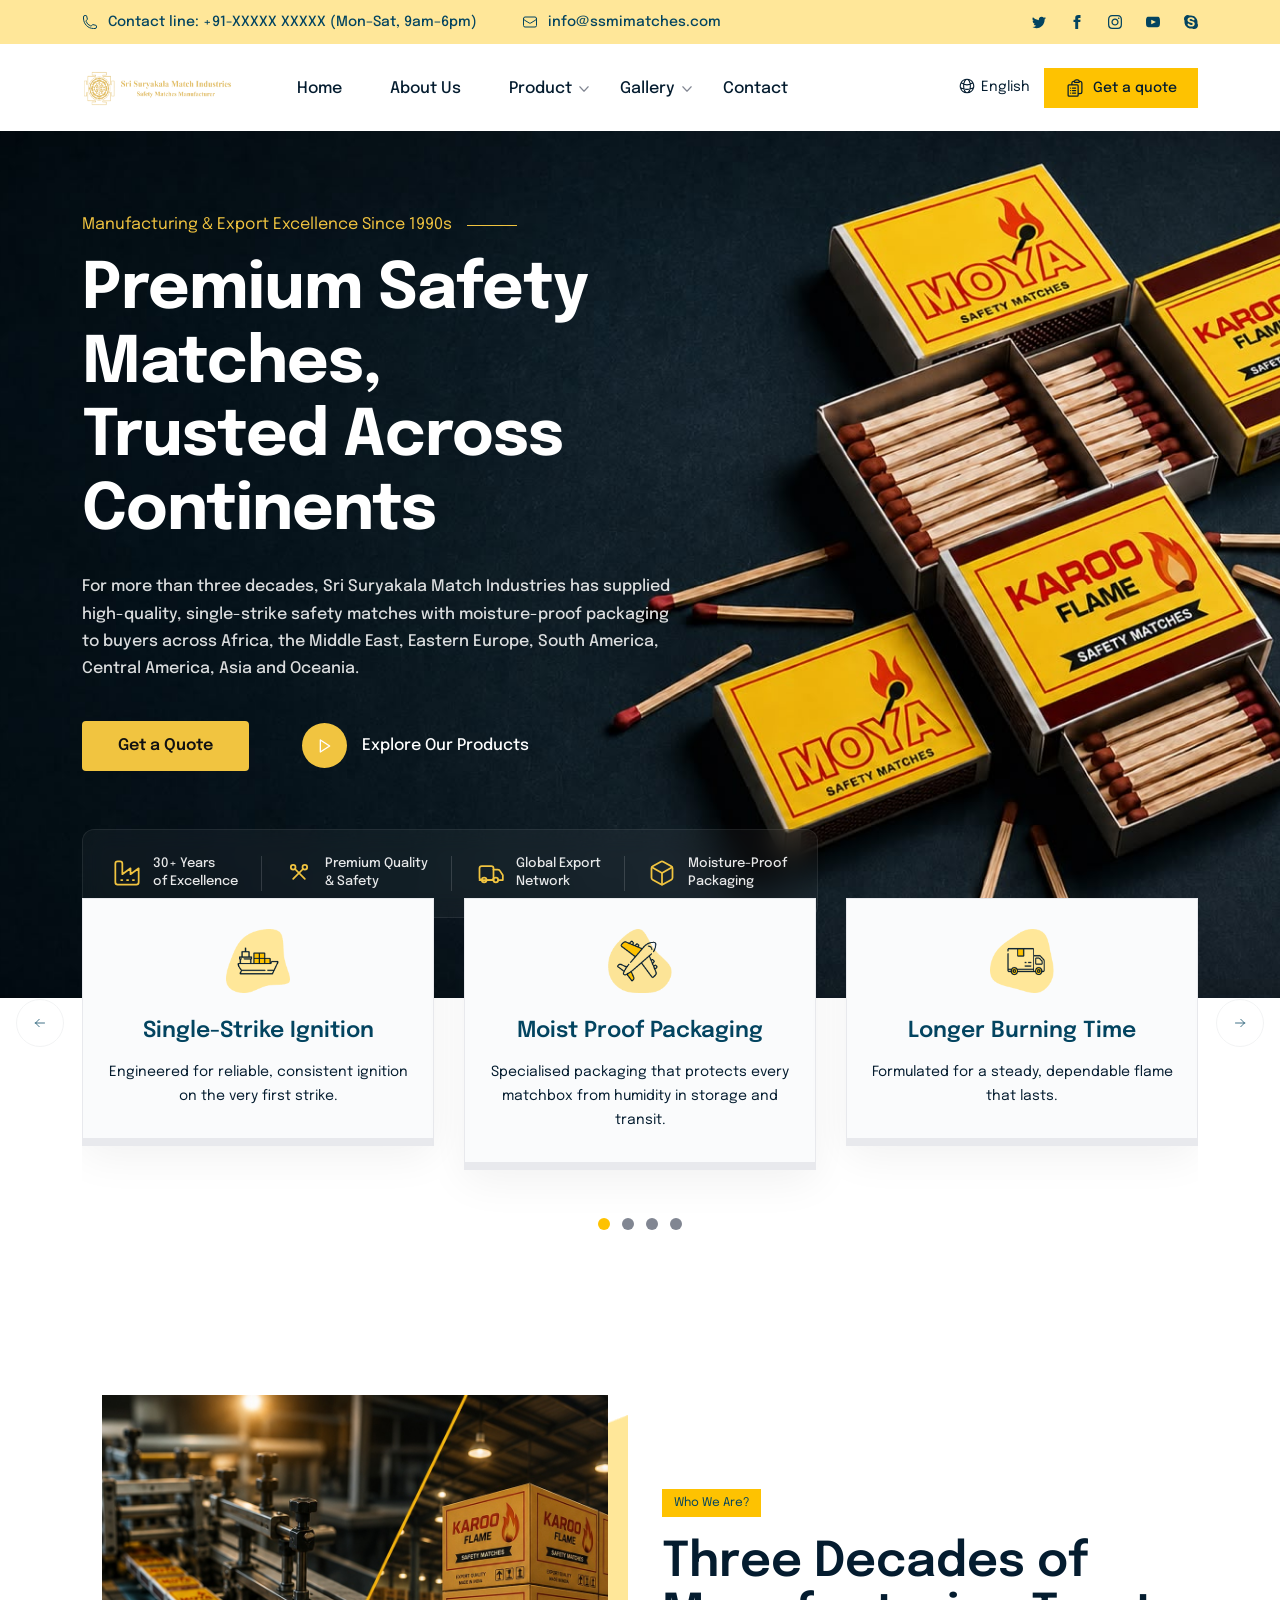
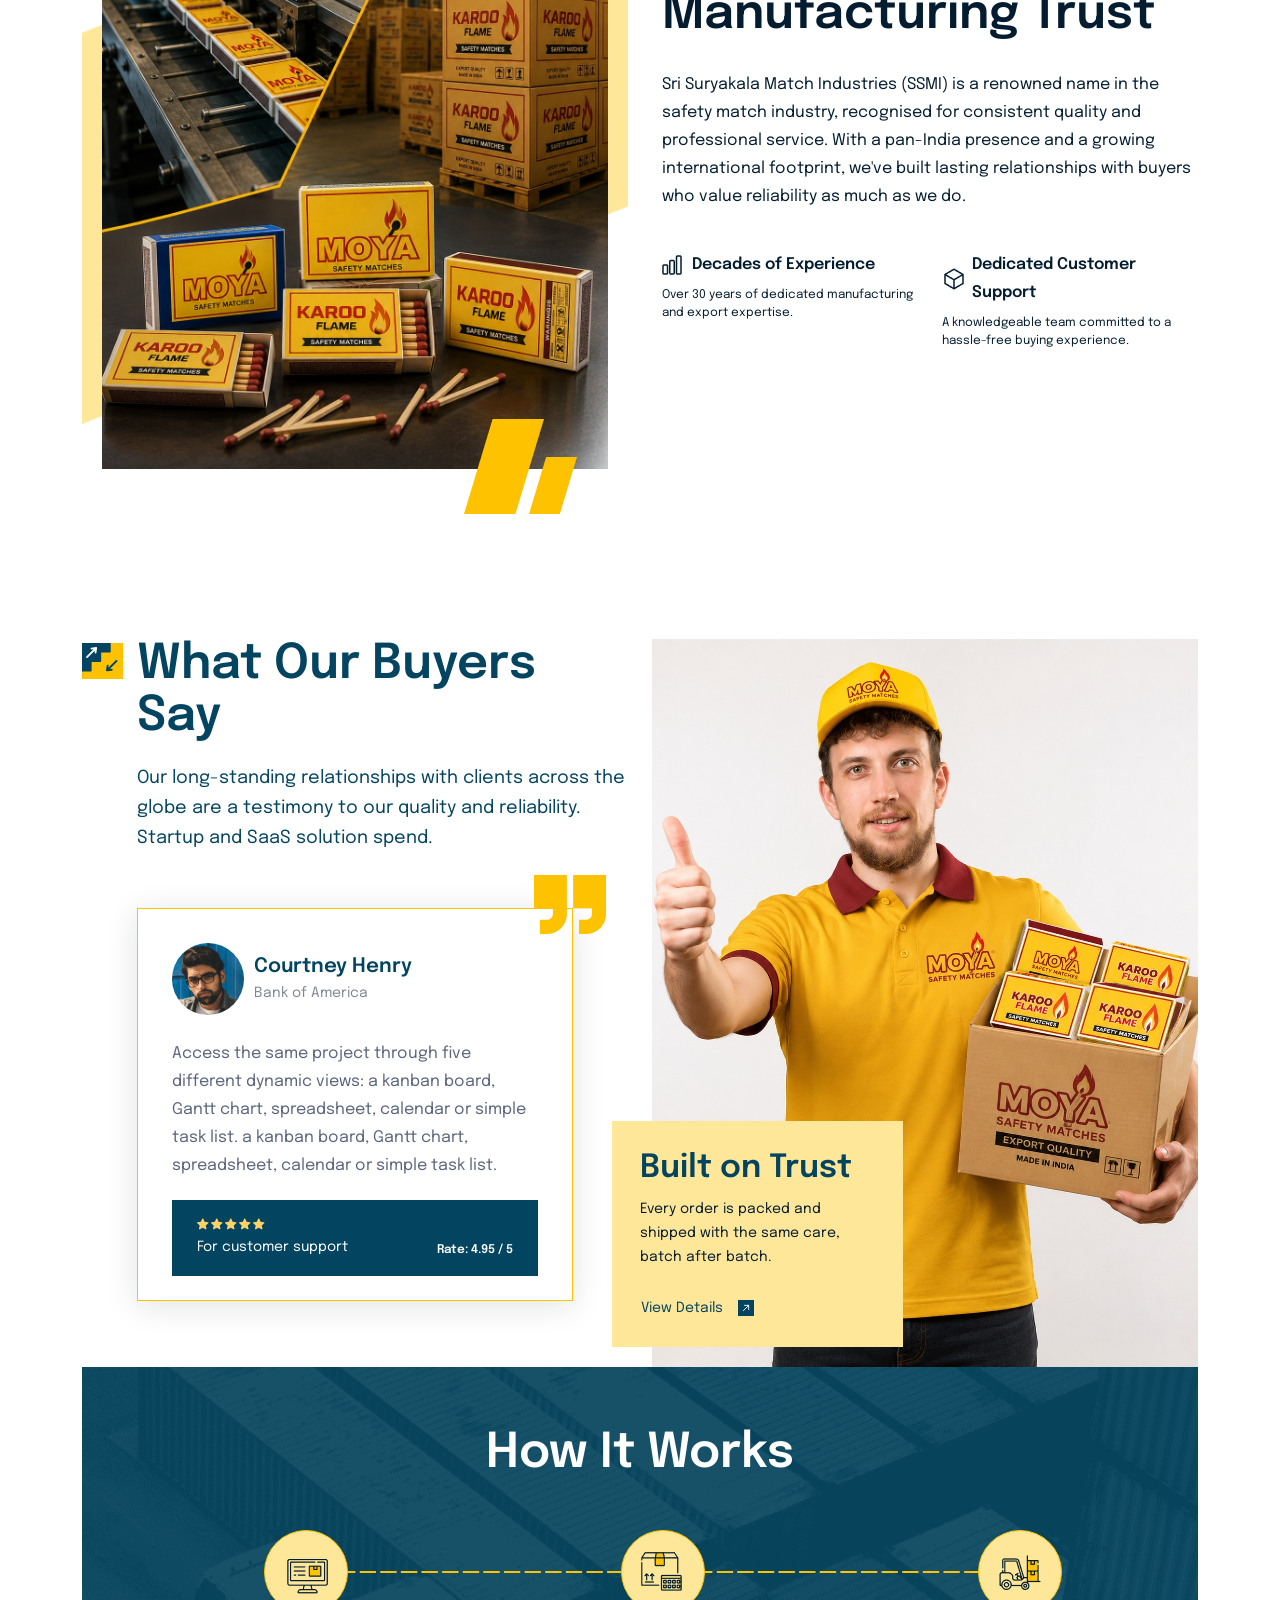
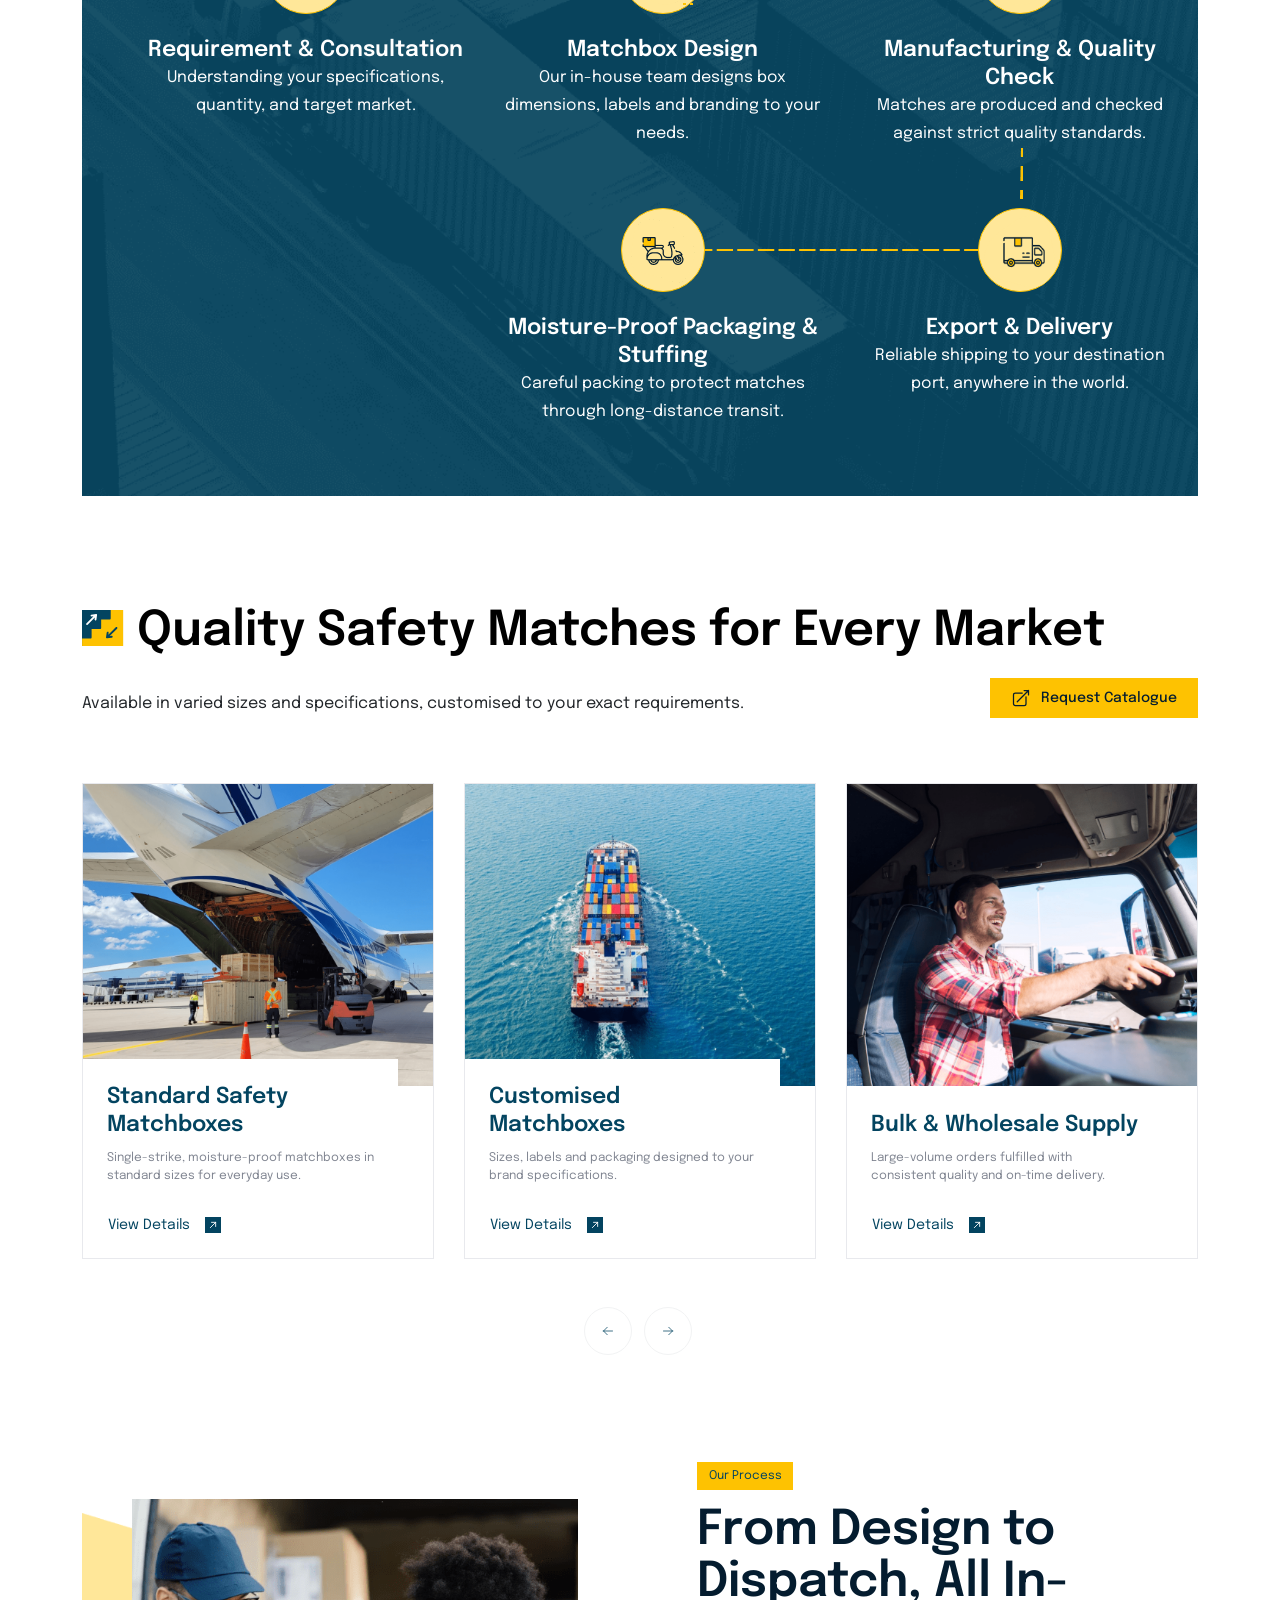
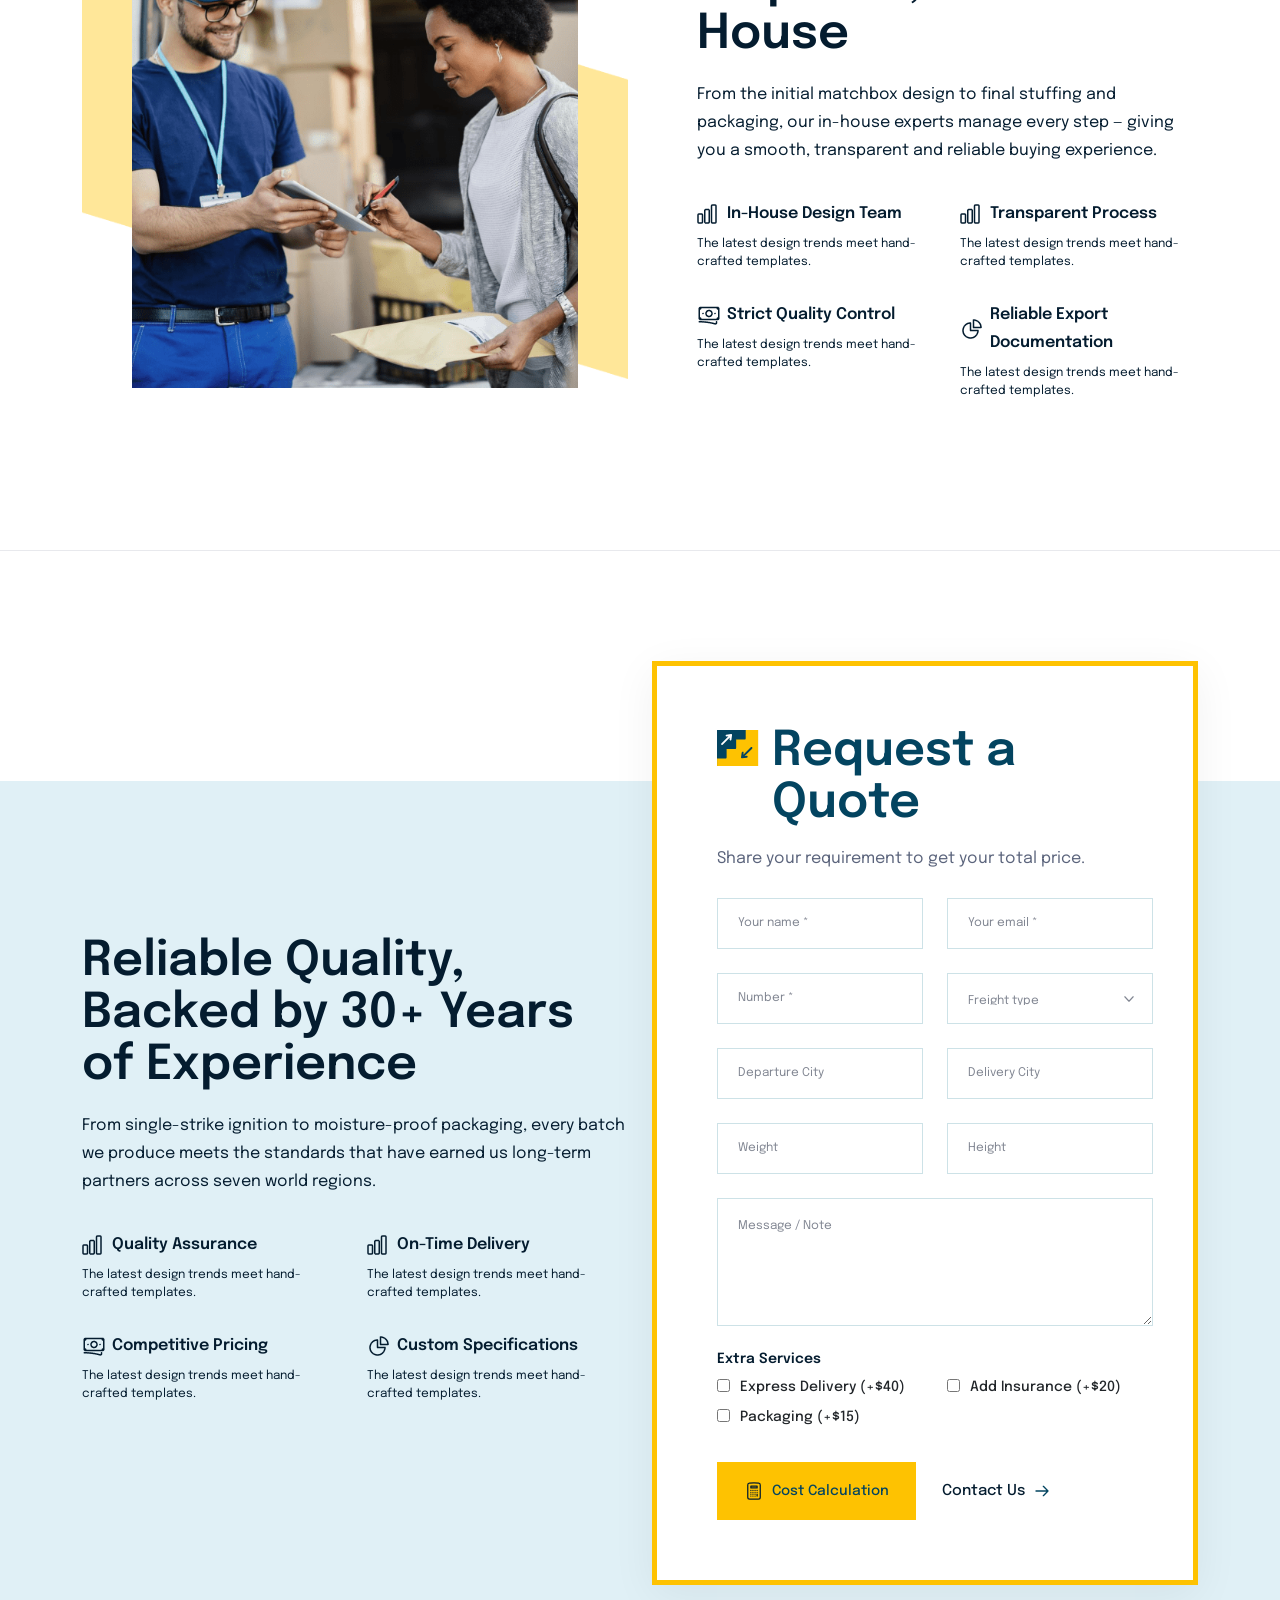
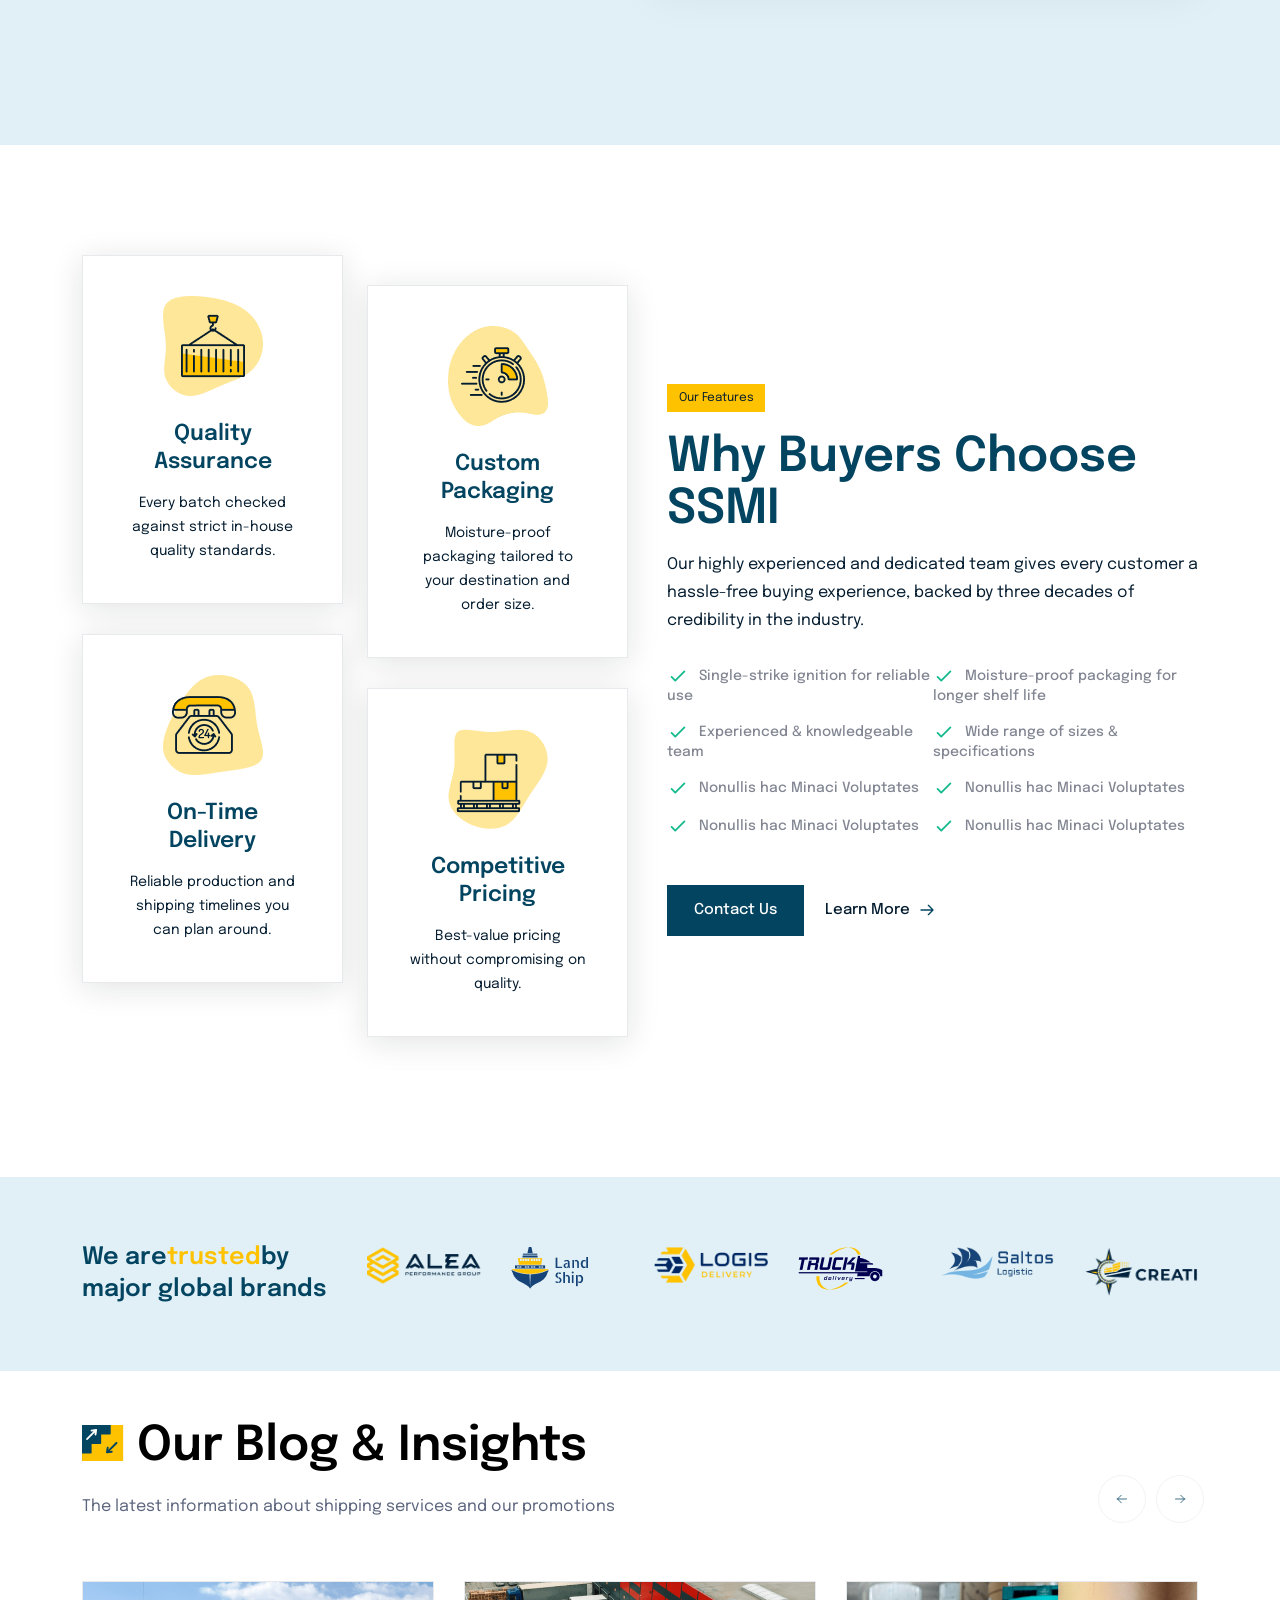
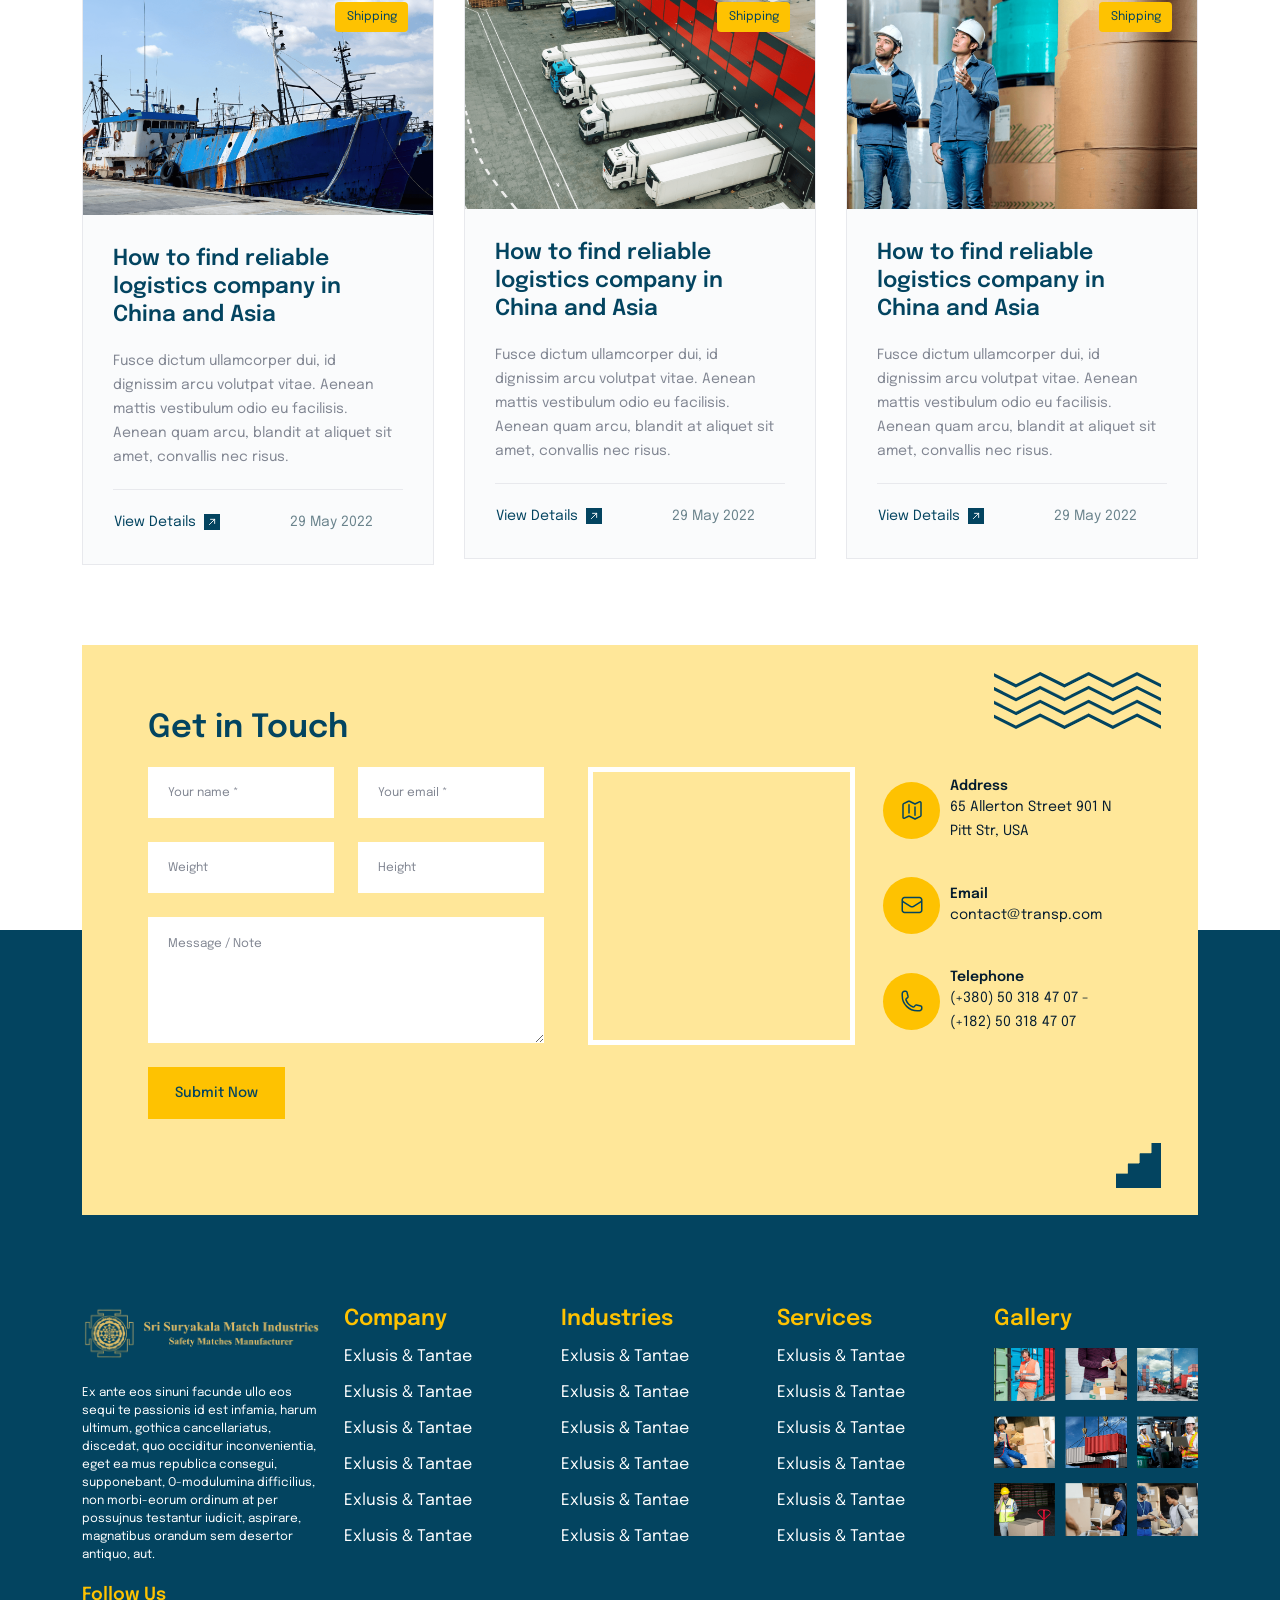
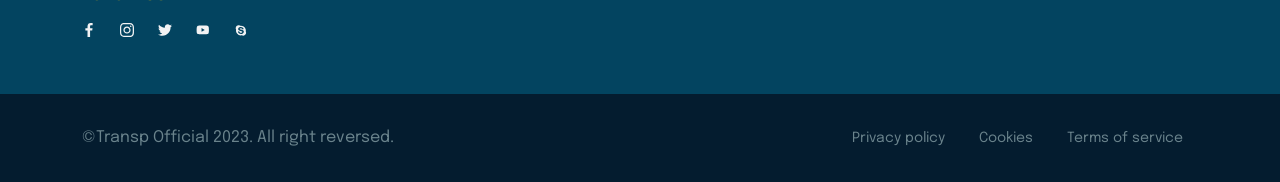
==== index.html @ d2c3acef "Update UI with new hero section" ====
<!DOCTYPE html>
<html lang="en">
  <head>
    <meta charset="UTF-8">
    <meta name="viewport" content="width=device-width, initial-scale=1, maximum-scale=1">
    <meta http-equiv="X-UA-Compatible" content="ie=edge">
    <meta name="msapplication-TileColor" content="#0E0E0E">
    <meta name="template-color" content="#0E0E0E">
    <meta name="description" content="Index page">
    <meta name="keywords" content="index, page">
    <meta name="author" content="">
    <link rel="shortcut icon" type="image/x-icon" href="assets/imgs/template/favicon.svg">
    <link href="assets/css/style.css?v=3.0.0" rel="stylesheet">
    <title>Home - Transport Courier Logistics HTML Template</title>
  </head>
  <body>
    <div id="preloader-active">
      <div class="preloader d-flex align-items-center justify-content-center">
        <div class="preloader-inner position-relative">
          <div class="flip-square"></div>
        </div>
      </div>
    </div>
    <div class="top-bar-style-3">
      <div class="box-bar bg-grey-900">
        <div class="container position-relative">
          <div class="row align-items-center"> 
            <div class="col-lg-7 col-md-8 col-sm-5 col-4"> <a class="phone-icon mr-45" href="tel:+01-246-357">
                <svg fill="none" stroke="currentColor" stroke-width="1.5" viewbox="0 0 24 24" xmlns="http://www.w3.org/2000/svg" aria-hidden="true">
                  <path stroke-linecap="round" stroke-linejoin="round" d="M2.25 6.75c0 8.284 6.716 15 15 15h2.25a2.25 2.25 0 002.25-2.25v-1.372c0-.516-.351-.966-.852-1.091l-4.423-1.106c-.44-.11-.902.055-1.173.417l-.97 1.293c-.282.376-.769.542-1.21.38a12.035 12.035 0 01-7.143-7.143c-.162-.441.004-.928.38-1.21l1.293-.97c.363-.271.527-.734.417-1.173L6.963 3.102a1.125 1.125 0 00-1.091-.852H4.5A2.25 2.25 0 002.25 4.5v2.25z"></path>
                </svg>Contact line: +91-XXXXX XXXXX (Mon–Sat, 9am–6pm)</a><a class="email-icon" href="mailto:contact@transp.eu.com">
                <svg fill="none" stroke="currentColor" stroke-width="1.5" viewbox="0 0 24 24" xmlns="http://www.w3.org/2000/svg" aria-hidden="true">
                  <path stroke-linecap="round" stroke-linejoin="round" d="M21.75 6.75v10.5a2.25 2.25 0 01-2.25 2.25h-15a2.25 2.25 0 01-2.25-2.25V6.75m19.5 0A2.25 2.25 0 0019.5 4.5h-15a2.25 2.25 0 00-2.25 2.25m19.5 0v.243a2.25 2.25 0 01-1.07 1.916l-7.5 4.615a2.25 2.25 0 01-2.36 0L3.32 8.91a2.25 2.25 0 01-1.07-1.916V6.75"></path>
                </svg>info@ssmimatches.com</a></div>
            <div class="col-lg-5 col-md-4 col-sm-7 col-8 text-end"><a class="icon-socials icon-twitter2" href="#">
                <svg class="bi bi-twitter" xmlns="http://www.w3.org/2000/svg" width="14" height="14" fill="" viewbox="0 0 16 16">
                  <path d="M5.026 15c6.038 0 9.341-5.003 9.341-9.334 0-.14 0-.282-.006-.422A6.685 6.685 0 0 0 16 3.542a6.658 6.658 0 0 1-1.889.518 3.301 3.301 0 0 0 1.447-1.817 6.533 6.533 0 0 1-2.087.793A3.286 3.286 0 0 0 7.875 6.03a9.325 9.325 0 0 1-6.767-3.429 3.289 3.289 0 0 0 1.018 4.382A3.323 3.323 0 0 1 .64 6.575v.045a3.288 3.288 0 0 0 2.632 3.218 3.203 3.203 0 0 1-.865.115 3.23 3.23 0 0 1-.614-.057 3.283 3.283 0 0 0 3.067 2.277A6.588 6.588 0 0 1 .78 13.58a6.32 6.32 0 0 1-.78-.045A9.344 9.344 0 0 0 5.026 15z"></path>
                </svg></a><a class="icon-socials icon-facebook2" href="#">
                <svg xmlns="http://www.w3.org/2000/svg" width="14" height="14" viewbox="0 0 24 24">
                  <path d="M9 8h-3v4h3v12h5v-12h3.642l.358-4h-4v-1.667c0-.955.192-1.333 1.115-1.333h2.885v-5h-3.808c-3.596 0-5.192 1.583-5.192 4.615v3.385z"></path>
                </svg></a><a class="icon-socials icon-instagram2" href="#">
                <svg class="bi bi-instagram" xmlns="http://www.w3.org/2000/svg" width="14" height="14" viewbox="0 0 24 24">
                  <path d="M12 2.163c3.204 0 3.584.012 4.85.07 3.252.148 4.771 1.691 4.919 4.919.058 1.265.069 1.645.069 4.849 0 3.205-.012 3.584-.069 4.849-.149 3.225-1.664 4.771-4.919 4.919-1.266.058-1.644.07-4.85.07-3.204 0-3.584-.012-4.849-.07-3.26-.149-4.771-1.699-4.919-4.92-.058-1.265-.07-1.644-.07-4.849 0-3.204.013-3.583.07-4.849.149-3.227 1.664-4.771 4.919-4.919 1.266-.057 1.645-.069 4.849-.069zm0-2.163c-3.259 0-3.667.014-4.947.072-4.358.2-6.78 2.618-6.98 6.98-.059 1.281-.073 1.689-.073 4.948 0 3.259.014 3.668.072 4.948.2 4.358 2.618 6.78 6.98 6.98 1.281.058 1.689.072 4.948.072 3.259 0 3.668-.014 4.948-.072 4.354-.2 6.782-2.618 6.979-6.98.059-1.28.073-1.689.073-4.948 0-3.259-.014-3.667-.072-4.947-.196-4.354-2.617-6.78-6.979-6.98-1.281-.059-1.69-.073-4.949-.073zm0 5.838c-3.403 0-6.162 2.759-6.162 6.162s2.759 6.163 6.162 6.163 6.162-2.759 6.162-6.163c0-3.403-2.759-6.162-6.162-6.162zm0 10.162c-2.209 0-4-1.79-4-4 0-2.209 1.791-4 4-4s4 1.791 4 4c0 2.21-1.791 4-4 4zm6.406-11.845c-.796 0-1.441.645-1.441 1.44s.645 1.44 1.441 1.44c.795 0 1.439-.645 1.439-1.44s-.644-1.44-1.439-1.44z"></path>
                </svg></a><a class="icon-socials icon-youtube2" href="#">
                <svg class="bi bi-youtube" xmlns="http://www.w3.org/2000/svg" width="14" height="14" viewbox="0 0 24 24">
                  <path d="M19.615 3.184c-3.604-.246-11.631-.245-15.23 0-3.897.266-4.356 2.62-4.385 8.816.029 6.185.484 8.549 4.385 8.816 3.6.245 11.626.246 15.23 0 3.897-.266 4.356-2.62 4.385-8.816-.029-6.185-.484-8.549-4.385-8.816zm-10.615 12.816v-8l8 3.993-8 4.007z"></path>
                </svg></a><a class="icon-socials icon-skype2" href="#">
                <svg xmlns="http://www.w3.org/2000/svg" width="14" height="14" viewbox="0 0 24 24">
                  <path d="M22.987 13.966c1.357-7.765-5.416-14.412-13.052-12.979-5.821-3.561-12.503 3.226-8.935 9.029-1.387 7.747 5.384 14.48 13.083 13.01 5.832 3.536 12.493-3.26 8.904-9.06zm-10.603 5.891c-3.181 0-6.378-1.448-6.362-3.941.005-.752.564-1.442 1.309-1.442 1.873 0 1.855 2.795 4.837 2.795 2.093 0 2.807-1.146 2.807-1.944 0-2.886-9.043-1.117-9.043-6.543 0-2.938 2.402-4.962 6.179-4.741 3.602.213 5.713 1.803 5.917 3.289.101.971-.542 1.727-1.659 1.727-1.628 0-1.795-2.181-4.6-2.181-1.266 0-2.334.528-2.334 1.674 0 2.395 8.99 1.005 8.99 6.276-.001 3.039-2.423 5.031-6.041 5.031z"></path>
                </svg></a></div>
          </div>
        </div>
      </div>
    </div>
    <header class="header sticky-bar">
      <div class="container">
        <div class="main-header">
          <div class="header-left">
            <div class="header-logo"><a class="d-flex" href="index.html"><img alt="Ecom" src="assets/imgs/template/logo.png"></a></div>
            <div class="header-nav">
              <nav class="nav-main-menu d-none d-xl-block">
                <ul class="main-menu">
                  <li><a class="active" href="index.html">Home</a>
                  
                  </li>
                  <li><a href="about.html">About Us</a></li>
                  <li class="has-children"><a href="#">Product</a>
                    <div class="sub-menu five-col">
                      <div class="menu-col">
                        <h6 class="color-brand-2 mb-15">Sea Forwarding</h6>
                        <div class="menu-image"><img src="assets/imgs/page/homepage1/menu1.png" alt="transp"></div>
                        <ul class="megamenu">
                          <li><a href="services.html">Container Shipping</a></li>
                          <li><a href="services.html">Bulk Shipping</a></li>
                          <li><a href="services.html">Roll-on/Roll-off Shipping</a></li>
                          <li><a href="services.html">Break Bulk Shipping</a></li>
                          <li><a href="services.html">Project Cargo Shipping</a></li>
                        </ul>
                      </div>
                      <div class="menu-col">
                        <h6 class="color-brand-2 mb-15">Air Freight Forwarding</h6>
                        <div class="menu-image"><img src="assets/imgs/page/homepage1/menu2.png" alt="transp"></div>
                        <ul class="megamenu">
                          <li><a href="services.html">General Cargo</a></li>
                          <li><a href="services.html">Express Shipping</a></li>
                          <li><a href="services.html">Dangerous Goods</a></li>
                          <li><a href="services.html">Oversized Cargo</a></li>
                          <li><a href="services.html">Perishable Goods</a></li>
                        </ul>
                      </div>
                      <div class="menu-col">
                        <h6 class="color-brand-2 mb-15">Land Transportation</h6>
                        <div class="menu-image"><img src="assets/imgs/page/homepage1/menu3.png" alt="transp"></div>
                        <ul class="megamenu">
                          <li><a href="services.html">Road Freight</a></li>
                          <li><a href="services.html">Rail Freight</a></li>
                          <li><a href="services.html">Intermodal Transportation</a></li>
                          <li><a href="services.html">Less-than-Truckload (LTL) Shipping</a></li>
                          <li><a href="services.html">Specialized Transportation</a></li>
                        </ul>
                      </div>
                      <div class="menu-col">
                        <h6 class="color-brand-2 mb-15">Railway Logistics</h6>
                        <div class="menu-image"><img src="assets/imgs/page/homepage1/menu4.png" alt="transp"></div>
                        <ul class="megamenu">
                          <li><a href="services.html">Rail Freight Transportation</a></li>
                          <li><a href="services.html">Rail Terminal Services</a></li>
                          <li><a href="services.html">Rail Freight Forwarding</a></li>
                          <li><a href="services.html">Intermodal Transportation</a></li>
                          <li><a href="services.html">Rail Logistics Consulting</a></li>
                        </ul>
                      </div>
                      <div class="menu-col">
                        <h6 class="color-brand-2 mb-15">Warehouse</h6>
                        <div class="menu-image"><img src="assets/imgs/page/homepage1/menu5.png" alt="transp"></div>
                        <ul class="megamenu">
                          <li><a href="services.html">Warehousing</a></li>
                          <li><a href="services.html">Distribution Center Operations</a></li>
                          <li><a href="services.html">E-Commerce Fulfillment</a></li>
                          <li><a href="services.html">Reverse Logistics</a></li>
                          <li><a href="services.html">Inventory Management</a></li>
                        </ul>
                      </div>
                    </div>
                  </li>
                  <!-- <li class="has-children"><a href="#">Pages</a>
                    <ul class="sub-menu">
                      <li><a href="service-detail.html">Service Detail</a></li>
                      <li><a href="trackyourparcel.html">Track Your Parcel</a></li>
                      <li><a href="workprocess.html">Work Process</a></li>
                      <li><a href="request-a-quote.html">Request a quote</a></li>
                      <li><a href="our-team.html">Our team</a></li>
                      <li><a href="faqs.html">FAQ's</a></li>
                      <li><a href="trackyourparcel.html">Track Your Parcel</a></li>
                      <li><a href="register.html">Register</a></li>
                      <li><a href="login.html">Login</a></li>
                      <li><a href="comingsoon.html">Coming soon</a></li>
                      <li><a href="newsletter.html">Newsletter</a></li>
                      <li><a href="404.html">Error 404</a></li>
                    </ul>
                  </li> -->
                  <li class="has-children"><a href="blog.html">Gallery</a>
                    <ul class="sub-menu">
                      <li><a href="blog-single.html">Blog Details</a></li>
                    </ul>
                  </li>
                  <li><a href="contact.html">Contact</a></li>
                </ul>
              </nav>
              <div class="burger-icon burger-icon-white"><span class="burger-icon-top"></span><span class="burger-icon-mid"></span><span class="burger-icon-bottom"></span></div>
            </div>
            <div class="header-right">
              <div class="d-inline-block box-dropdown-cart"><span class="font-lg icon-list icon-account"><span class="font-sm color-grey-900 arrow-down"> 
                    <svg fill="none" stroke="currentColor" stroke-width="1.5" viewbox="0 0 24 24" xmlns="http://www.w3.org/2000/svg" aria-hidden="true">
                      <path stroke-linecap="round" stroke-linejoin="round" d="M12 21a9.004 9.004 0 008.716-6.747M12 21a9.004 9.004 0 01-8.716-6.747M12 21c2.485 0 4.5-4.03 4.5-9S14.485 3 12 3m0 18c-2.485 0-4.5-4.03-4.5-9S9.515 3 12 3m0 0a8.997 8.997 0 017.843 4.582M12 3a8.997 8.997 0 00-7.843 4.582m15.686 0A11.953 11.953 0 0112 10.5c-2.998 0-5.74-1.1-7.843-2.918m15.686 0A8.959 8.959 0 0121 12c0 .778-.099 1.533-.284 2.253m0 0A17.919 17.919 0 0112 16.5c-3.162 0-6.133-.815-8.716-2.247m0 0A9.015 9.015 0 013 12c0-1.605.42-3.113 1.157-4.418"></path>
                    </svg>English</span></span>
                <div class="dropdown-account">
                  <ul>
                    <li><a class="font-md" href="#"><img src="assets/imgs/template/icons/en.png" alt="transp">
                        English</a></li>
                    <li><a class="font-md" href="#"><img src="assets/imgs/template/icons/fr.png" alt="transp">
                        French</a></li>
                    <li><a class="font-md" href="#"><img src="assets/imgs/template/icons/cn.png" alt="transp">
                        Chiness</a></li>
                  </ul>
                </div>
              </div>
              <div class="d-none d-sm-inline-block">
                <!-- <a class="btn btn-default mr-10 hover-up" href="login.html">Login</a> -->
                <a class="btn btn-brand-1 d-none d-xl-inline-block hover-up" href="request-a-quote.html">
                  <svg fill="none" stroke="currentColor" stroke-width="1.5" viewbox="0 0 24 24" xmlns="http://www.w3.org/2000/svg" aria-hidden="true">
                    <path stroke-linecap="round" stroke-linejoin="round" d="M9 12h3.75M9 15h3.75M9 18h3.75m3 .75H18a2.25 2.25 0 002.25-2.25V6.108c0-1.135-.845-2.098-1.976-2.192a48.424 48.424 0 00-1.123-.08m-5.801 0c-.065.21-.1.433-.1.664 0 .414.336.75.75.75h4.5a.75.75 0 00.75-.75 2.25 2.25 0 00-.1-.664m-5.8 0A2.251 2.251 0 0113.5 2.25H15c1.012 0 1.867.668 2.15 1.586m-5.8 0c-.376.023-.75.05-1.124.08C9.095 4.01 8.25 4.973 8.25 6.108V8.25m0 0H4.875c-.621 0-1.125.504-1.125 1.125v11.25c0 .621.504 1.125 1.125 1.125h9.75c.621 0 1.125-.504 1.125-1.125V9.375c0-.621-.504-1.125-1.125-1.125H8.25zM6.75 12h.008v.008H6.75V12zm0 3h.008v.008H6.75V15zm0 3h.008v.008H6.75V18z"> </path>
                  </svg>Get a quote</a></div>
            </div>
          </div>
        </div>
      </div>
    </header>
    <div class="mobile-header-active mobile-header-wrapper-style perfect-scrollbar">
      <div class="mobile-header-wrapper-inner">
        <div class="mobile-header-content-area">
          <div class="mobile-logo"><a class="btn btn-brand-1 hover-up" href="request-a-quote.html">
              <svg fill="none" stroke="currentColor" stroke-width="1.5" viewbox="0 0 24 24" xmlns="http://www.w3.org/2000/svg" aria-hidden="true">
                <path stroke-linecap="round" stroke-linejoin="round" d="M9 12h3.75M9 15h3.75M9 18h3.75m3 .75H18a2.25 2.25 0 002.25-2.25V6.108c0-1.135-.845-2.098-1.976-2.192a48.424 48.424 0 00-1.123-.08m-5.801 0c-.065.21-.1.433-.1.664 0 .414.336.75.75.75h4.5a.75.75 0 00.75-.75 2.25 2.25 0 00-.1-.664m-5.8 0A2.251 2.251 0 0113.5 2.25H15c1.012 0 1.867.668 2.15 1.586m-5.8 0c-.376.023-.75.05-1.124.08C9.095 4.01 8.25 4.973 8.25 6.108V8.25m0 0H4.875c-.621 0-1.125.504-1.125 1.125v11.25c0 .621.504 1.125 1.125 1.125h9.75c.621 0 1.125-.504 1.125-1.125V9.375c0-.621-.504-1.125-1.125-1.125H8.25zM6.75 12h.008v.008H6.75V12zm0 3h.008v.008H6.75V15zm0 3h.008v.008H6.75V18z"> </path>
              </svg>Get a quote</a></div>
          <div class="burger-icon"><span class="burger-icon-top"></span><span class="burger-icon-mid"></span><span class="burger-icon-bottom"></span></div>
          <div class="perfect-scroll">
            <div class="mobile-menu-wrap mobile-header-border">
              <nav class="mt-15">
                <ul class="mobile-menu font-heading">
                  <li><a class="active" href="index.html">Home</a>
                  
                  </li>
                  <li><a href="about.html">About</a></li>
                  <li class="has-children"><a href="services.html">Project</a>
                    <ul class="sub-menu">
                      <li><a href="service-detail.html">Service Details</a></li>
                    </ul>
                  </li>
                  <!-- <li class="has-children"><a href="#">Pages</a>
                    <ul class="sub-menu">
                      <li><a href="trackyourparcel.html">Track Your Parcel</a></li>
                      <li><a href="workprocess.html">Work Process</a></li>
                      <li><a href="request-a-quote.html">Request a quote</a></li>
                      <li><a href="our-team.html">Our team</a></li>
                      <li><a href="faqs.html">FAQ's</a></li>
                      <li><a href="trackyourparcel.html">Track Your Parcel</a></li>
                      <li><a href="register.html">Register</a></li>
                      <li><a href="login.html">Login</a></li>
                      <li><a href="comingsoon.html">Coming soon</a></li>
                      <li><a href="404.html">Error 404</a></li>
                    </ul>
                  </li> -->
                  <li class="has-children"><a href="blog.html">Gallery</a>
                    <ul class="sub-menu">
                      <li><a href="blog-single.html">Blog Details</a></li>
                    </ul>
                  </li>
                  <li><a href="contact.html">Contact</a></li>
                </ul>
              </nav>
            </div>
            <!-- <div class="site-copyright color-grey-400 mt-0">
              <div class="box-download-app">
                <p class="font-xs color-grey-900 mb-25">Download our Apps and get extra 15% Discount on your first Order…!</p>
                <div class="mb-25">
                  <div class="d-flex"><a class="mr-10" href="#"><img src="assets/imgs/template/appstore-btn.png" alt="transp"></a><a href="#"><img src="assets/imgs/template/google-play-btn.png" alt="transp"></a></div>
                </div>
              </div>
              <div class="mb-0"><span class="font-xs color-grey-500">©Transp Official 2023. All right reversed.</span></div>
            </div> -->
          </div>
        </div>
      </div>
    </div>
    <main class="main">
      <section class="section d-block">
        <div class="banner-1 banner-4" style="background-image:url(assets/imgs/page/homepage4/banner.jpeg); height: auto; min-height: 850px; padding-bottom: 80px; display: flex; align-items: center;">
          <div class="container">
            <div class="row align-items-center">
              <div class="col-lg-8" style="position: relative; z-index: 2;">
                <div class="d-flex align-items-center mb-15">
                  <p class="font-md m-0" style="color: #F1C440; font-weight: 500; font-size: 16px;">Manufacturing & Export Excellence Since 1990s</p>
                  <span style="display:inline-block; width:50px; height:1px; background-color:#F1C440; margin-left:15px;"></span>
                </div>
                <h1 class="color-white mb-25" style="font-size: 4rem; font-weight: 700; line-height: 1.15; letter-spacing: -1px;">Premium Safety Matches,<br>Trusted Across Continents</h1>
                <div class="row">
                  <div class="col-lg-11">
                    <p class="color-white mb-30" style="line-height: 1.7; font-size: 16px; opacity: 0.85; max-width: 600px;">For more than three decades, Sri Suryakala Match Industries has supplied high-quality, single-strike safety matches with moisture-proof packaging to buyers across Africa, the Middle East, Eastern Europe, South America, Central America, Asia and Oceania.</p>
                  </div>
                </div>
                <div class="box-button mb-50 d-flex align-items-center">
                  <a class="btn hover-up mr-30" href="request-a-quote.html" style="background-color: #F1C440; color: #111; border-radius: 4px; padding: 14px 35px; font-weight: 600; text-decoration: none; font-size: 16px;">Get a Quote</a>
                  <a class="btn hover-up d-flex align-items-center" href="services.html" style="color: #fff; text-decoration: none; font-weight: 500; font-size: 16px;">
                    <span style="display: flex; align-items: center; justify-content: center; width: 45px; height: 45px; background-color: #F1C440; border-radius: 50%; margin-right: 15px;">
                      <svg xmlns="http://www.w3.org/2000/svg" width="16" height="16" viewBox="0 0 24 24" fill="none" stroke="#fff" stroke-width="2" stroke-linecap="round" stroke-linejoin="round"><polygon points="5 3 19 12 5 21 5 3"></polygon></svg>
                    </span>
                    Explore Our Products
                  </a>
                </div>
                
                <!-- Features Card -->
                <div class="features-card" style="background: rgba(255, 255, 255, 0.04); border: 1px solid rgba(255, 255, 255, 0.08); border-radius: 12px; padding: 25px 30px; backdrop-filter: blur(12px); display: flex; align-items: center; justify-content: space-between; max-width: 780px;">
                  <div class="feature-item d-flex align-items-center">
                    <div style="margin-right: 12px; color: #F1C440;">
                      <svg width="28" height="28" viewBox="0 0 24 24" fill="none" stroke="currentColor" stroke-width="1.5" stroke-linecap="round" stroke-linejoin="round"><path d="M2 20a2 2 0 0 0 2 2h16a2 2 0 0 0 2-2V8l-7 5V8l-7 5V4a2 2 0 0 0-2-2H4a2 2 0 0 0-2 2Z"></path><path d="M17 18h1"></path><path d="M12 18h1"></path><path d="M7 18h1"></path></svg>
                    </div>
                    <div>
                      <p class="m-0 color-white" style="font-size: 13px; line-height: 1.4; font-weight: 500; opacity: 0.9;">30+ Years<br>of Excellence</p>
                    </div>
                  </div>
                  <div style="width: 1px; height: 35px; background: rgba(255, 255, 255, 0.15);"></div>
                  <div class="feature-item d-flex align-items-center">
                    <div style="margin-right: 12px; color: #F1C440;">
                      <svg width="28" height="28" viewBox="0 0 24 24" fill="none" stroke="currentColor" stroke-width="1.5" stroke-linecap="round" stroke-linejoin="round"><line x1="7" y1="17" x2="15" y2="9"></line><circle cx="17" cy="7" r="2"></circle><line x1="17" y1="17" x2="9" y2="9"></line><circle cx="7" cy="7" r="2"></circle></svg>
                    </div>
                    <div>
                      <p class="m-0 color-white" style="font-size: 13px; line-height: 1.4; font-weight: 500; opacity: 0.9;">Premium Quality<br>& Safety</p>
                    </div>
                  </div>
                  <div style="width: 1px; height: 35px; background: rgba(255, 255, 255, 0.15);"></div>
                  <div class="feature-item d-flex align-items-center">
                    <div style="margin-right: 12px; color: #F1C440;">
                      <svg width="28" height="28" viewBox="0 0 24 24" fill="none" stroke="currentColor" stroke-width="1.5" stroke-linecap="round" stroke-linejoin="round"><rect x="3" y="6" width="12" height="12" rx="2"></rect><path d="M15 9h3.8a2 2 0 0 1 1.8 1.2L23 14v4h-4"></path><circle cx="17" cy="18" r="2"></circle><circle cx="7" cy="18" r="2"></circle><path d="M15 18H9"></path><path d="M3 18h2"></path></svg>
                    </div>
                    <div>
                      <p class="m-0 color-white" style="font-size: 13px; line-height: 1.4; font-weight: 500; opacity: 0.9;">Global Export<br>Network</p>
                    </div>
                  </div>
                  <div style="width: 1px; height: 35px; background: rgba(255, 255, 255, 0.15);"></div>
                  <div class="feature-item d-flex align-items-center">
                    <div style="margin-right: 12px; color: #F1C440;">
                      <svg width="28" height="28" viewBox="0 0 24 24" fill="none" stroke="currentColor" stroke-width="1.5" stroke-linecap="round" stroke-linejoin="round"><path d="M21 8a2 2 0 0 0-1-1.73l-7-4a2 2 0 0 0-2 0l-7 4A2 2 0 0 0 3 8v8a2 2 0 0 0 1 1.73l7 4a2 2 0 0 0 2 0l7-4A2 2 0 0 0 21 16Z"></path><path d="M3.3 7l8.7 5 8.7-5"></path><path d="M12 22V12"></path></svg>
                    </div>
                    <div>
                      <p class="m-0 color-white" style="font-size: 13px; line-height: 1.4; font-weight: 500; opacity: 0.9;">Moisture-Proof<br>Packaging</p>
                    </div>
                  </div>
                </div>
              </div>
            </div>
          </div>
        </div>
        <div class="box-slider-homepage2 box-slider-homepage-4">
          <div class="container">
            <div class="box-swiper">
              <div class="swiper-container swiper-group-4 swiper-group-3-style-2">
                <div class="swiper-wrapper">
                  <div class="swiper-slide">
                    <div class="card-offer hover-up">
                      <div class="card-image"><img src="assets/imgs/page/homepage1/cargo-ship.png" alt="transp"></div>
                      <div class="card-info">
                        <h5 class="color-brand-2 mb-15">Single-Strike Ignition</h5>
                        <p class="font-sm color-grey-900 mb-35">Engineered for reliable, consistent ignition on the very first strike.</p>
                        <div class="box-button-offer mb-30"><a class="btn btn-link font-sm color-brand-2">View Details<span>
                              <svg class="w-6 h-6 icon-16" fill="none" stroke="currentColor" viewbox="0 0 24 24" xmlns="http://www.w3.org/2000/svg">
                                <path stroke-linecap="round" stroke-linejoin="round" stroke-width="2" d="M14 5l7 7m0 0l-7 7m7-7H3"></path>
                              </svg></span></a></div>
                      </div>
                    </div>
                  </div>
                  <div class="swiper-slide">
                    <div class="card-offer hover-up">
                      <div class="card-image"><img src="assets/imgs/page/homepage1/plane.png" alt="transp"></div>
                      <div class="card-info">
                        <h5 class="color-brand-2 mb-15">Moist Proof Packaging</h5>
                        <p class="font-sm color-grey-900 mb-35">Specialised packaging that protects every matchbox from humidity in storage and transit.</p>
                        <div class="box-button-offer mb-30"><a class="btn btn-link font-sm color-brand-2">View Details<span>
                              <svg class="w-6 h-6 icon-16" fill="none" stroke="currentColor" viewbox="0 0 24 24" xmlns="http://www.w3.org/2000/svg">
                                <path stroke-linecap="round" stroke-linejoin="round" stroke-width="2" d="M14 5l7 7m0 0l-7 7m7-7H3"></path>
                              </svg></span></a></div>
                      </div>
                    </div>
                  </div>
                  <div class="swiper-slide">
                    <div class="card-offer hover-up">
                      <div class="card-image"><img src="assets/imgs/page/homepage1/delivery.png" alt="transp"></div>
                      <div class="card-info">
                        <h5 class="color-brand-2 mb-15">Longer Burning Time</h5>
                        <p class="font-sm color-grey-900 mb-35"> Formulated for a steady, dependable flame that lasts.</p>
                        <div class="box-button-offer mb-30"><a class="btn btn-link font-sm color-brand-2">View Details<span>
                              <svg class="w-6 h-6 icon-16" fill="none" stroke="currentColor" viewbox="0 0 24 24" xmlns="http://www.w3.org/2000/svg">
                                <path stroke-linecap="round" stroke-linejoin="round" stroke-width="2" d="M14 5l7 7m0 0l-7 7m7-7H3"></path>
                              </svg></span></a></div>
                      </div>
                    </div>
                  </div>
                  <div class="swiper-slide">
                    <div class="card-offer hover-up">
                      <div class="card-image"><img src="assets/imgs/page/homepage1/delivery.png" alt="transp"></div>
                      <div class="card-info">
                        <h5 class="color-brand-2 mb-15">Pan-India & Global Reach</h5>
                        <p class="font-sm color-grey-900 mb-35">Three decades of trusted supply across India and international markets.</p>
                        <div class="box-button-offer mb-30"><a class="btn btn-link font-sm color-brand-2">View Details<span>
                              <svg class="w-6 h-6 icon-16" fill="none" stroke="currentColor" viewbox="0 0 24 24" xmlns="http://www.w3.org/2000/svg">
                                <path stroke-linecap="round" stroke-linejoin="round" stroke-width="2" d="M14 5l7 7m0 0l-7 7m7-7H3"></path>
                              </svg></span></a></div>
                      </div>
                    </div>
                  </div>
                </div>
                <div class="swiper-pagination swiper-pagination-banner swiper-pagination-style-2 swiper-pagination-group-4"></div>
              </div>
              <div class="swiper-button-prev swiper-button-prev-style-1 swiper-button-prev-style-2 swiper-button-prev-group-4">
                <svg fill="none" stroke="currentColor" stroke-width="1.5" viewbox="0 0 24 24" xmlns="http://www.w3.org/2000/svg" aria-hidden="true">
                  <path stroke-linecap="round" stroke-linejoin="round" d="M10.5 19.5L3 12m0 0l7.5-7.5M3 12h18"></path>
                </svg>
              </div>
              <div class="swiper-button-next swiper-button-next-style-1 swiper-button-next-style-2 swiper-button-next-group-4">
                <svg fill="none" stroke="currentColor" stroke-width="1.5" viewbox="0 0 24 24" xmlns="http://www.w3.org/2000/svg" aria-hidden="true">
                  <path stroke-linecap="round" stroke-linejoin="round" d="M13.5 4.5L21 12m0 0l-7.5 7.5M21 12H3"></path>
                </svg>
              </div>
            </div>
          </div>
        </div>
      </section>
      <section class="section pt-60 pb-65">
        <div class="container"> 
          <div class="row align-items-center"> 
            <div class="col-lg-6 mb-30">
              <div class="box-image-info-7"> <img src="assets/imgs/page/homepage4/img-info-7.jpeg" alt="transp">
                <div class="quote shape-2"></div>
              </div>
            </div>
            <div class="col-lg-6 mb-30">
              <div class="box-info-7"><span class="btn btn-tag">Who We Are?</span>
                <h2 class="color-grey-900 mb-30 mt-20">Three Decades of Manufacturing Trust</h2>
                <p class="font-md color-grey-900 mb-40">Sri Suryakala Match Industries (SSMI) is a renowned name in the safety match industry, recognised for consistent quality and professional service. With a pan-India presence and a growing international footprint, we've built lasting relationships with buyers who value reliability as much as we do.</p>
                <div class="row"> 
                  <div class="col-lg-6 mb-30"> 
                    <h6 class="chart-title font-md-bold color-grey-900">Decades of Experience</h6>
                    <p class="font-xs color-grey-900"> Over 30 years of dedicated manufacturing and export expertise.</p>
                  </div>
                  <div class="col-lg-6 mb-30"> 
                    <h6 class="support-title font-md-bold color-grey-900">Dedicated Customer Support</h6>
                    <p class="font-xs color-grey-900">A knowledgeable team committed to a hassle-free buying experience.</p>
                  </div>
                </div>
                <!-- <div class="d-flex mt-20"> <a class="mr-10" href="#"> <img src="assets/imgs/template/appstore-btn.png" alt="transp"></a><a href="#"> <img src="assets/imgs/template/google-play-btn.png" alt="transp"></a></div> -->
              </div>
            </div>
          </div>
        </div>
      </section>
      <section class="section mt-70"> 
        <div class="container">
          <div class="row"> 
            <div class="col-lg-6">
              <h2 class="title-favicon color-brand-2 mb-20">What Our Buyers Say</h2>
              <p class="font-lg color-brand-2 pl-55">Our long-standing relationships with clients across the globe are a testimony to our quality and reliability.<br class="d-none d-lg-block">Startup and SaaS solution spend.</p>
              <div class="box-testimonial-4-item"> 
                <div class="card-testimonial-grid">
                  <div class="box-author mb-25"><a href="#"><img src="assets/imgs/page/homepage1/author.png" alt="transp"></a>
                    <div class="author-info"><a href="#"><span class="font-xl-bold color-brand-2 author-name">Courtney Henry</span></a><span class="font-sm color-grey-500 department">Bank of America</span></div>
                  </div>
                  <p class="font-md color-grey-700">Access the same project through five different dynamic views: a kanban board, Gantt chart, spreadsheet, calendar or simple task list. a kanban board, Gantt chart, spreadsheet, calendar or simple task list.</p>
                  <div class="card-bottom-info justify-content-between">
                    <div class="rating text-start"><img src="assets/imgs/template/icons/star.svg" alt="transp"><img src="assets/imgs/template/icons/star.svg" alt="transp"><img src="assets/imgs/template/icons/star.svg" alt="transp"><img src="assets/imgs/template/icons/star.svg" alt="transp"><img src="assets/imgs/template/icons/star.svg" alt="transp"><br><span class="font-sm color-white">For customer support</span></div><span class="font-xs color-grey-500 rate-post text-end">Rate: 4.95 / 5</span>
                  </div>
                </div>
              </div>
            </div>
            <div class="col-lg-6">
              <div class="box-img-testimonials-4"> <img src="assets/imgs/page/homepage4/img-testimonial-4.jpeg" alt="transp">
                <div class="box-info-testimonial-4"> 
                  <h3 class="color-brand-2 mb-10">Built on Trust</h3>
                  <p class="font-sm color-grey-900"> Every order is packed and shipped with the same care, batch after batch.</p>
                  <div class="box-button mt-30"><a class="btn btn-link font-sm color-brand-2">View Details<span>
                        <svg class="w-6 h-6 icon-16" fill="none" stroke="currentColor" viewbox="0 0 24 24" xmlns="http://www.w3.org/2000/svg">
                          <path stroke-linecap="round" stroke-linejoin="round" stroke-width="2" d="M14 5l7 7m0 0l-7 7m7-7H3"></path>
                        </svg></span></a></div>
                </div>
              </div>
            </div>
          </div>
        </div>
      </section>
      <section class="section">
        <div class="container">
          <div class="box-how-it-work-2 bg-brand-2 bg-how-it-work-2">
            <div class="text-center">
              <h2 class="color-white">How It Works</h2>
            </div>
            <div class="box-list-how-it-work">
              <ul class="list-how-works">
                <li>
                  <div class="image-how"><span class="img"><img src="assets/imgs/page/homepage1/order.png" alt="transp"></span></div>
                  <div class="info-how">
                    <h5 class="color-white">Requirement & Consultation</h5>
                    <p class="font-md color-white"> Understanding your specifications, quantity, and target market.</p>
                  </div>
                </li>
                <li>
                  <div class="image-how"><span class="img"><img src="assets/imgs/page/homepage1/payment.png" alt="transp"></span></div>
                  <div class="info-how">
                    <h5 class="color-white">Matchbox Design</h5>
                    <p class="font-md color-white">Our in-house team designs box dimensions, labels and branding to your needs.</p>
                  </div>
                </li>
                <li class="dashed-2">
                  <div class="image-how"><span class="img"><img src="assets/imgs/page/homepage1/warehouse.png" alt="transp"></span></div>
                  <div class="info-how">
                    <h5 class="color-white">Manufacturing & Quality Check</h5>
                    <p class="font-md color-white"> Matches are produced and checked against strict quality standards.</p>
                  </div>
                </li>
                <li>
                  <div class="image-how"><span class="img"><img src="assets/imgs/page/homepage1/picked.png" alt="transp"></span></div>
                  <div class="info-how">
                    <h5 class="color-white">Moisture-Proof Packaging & Stuffing</h5>
                    <p class="font-md color-white"> Careful packing to protect matches through long-distance transit.</p>
                  </div>
                </li>
                <li>
                  <div class="image-how"><span class="img"><img src="assets/imgs/page/homepage1/delivery.png" alt="transp"></span></div>
                  <div class="info-how">
                    <h5 class="color-white">Export & Delivery</h5>
                    <p class="font-md color-white"> Reliable shipping to your destination port, anywhere in the world.</p>
                  </div>
                </li>
              </ul>
            </div>
            <!-- <div class="box-button-play-2"><a class="btn btn-play popup-youtube hover-up" href="https://www.youtube.com/watch?v=kCGf5uNE13I"><img src="assets/imgs/page/homepage4/play-icon.png" alt="transp"><span class="color-brand-2">How it work ?<br>Watch video tour</span></a></div> -->
          </div>
        </div>
      </section>
      <section class="section pb-5 pt-110">
        <div class="container"> 
          <h2 class="title-favicon mb-20">Quality Safety Matches for Every Market</h2>
          <div class="row align-items-end"> 
            <div class="col-lg-8 col-md-8 mb-30">
              <p class="font-md color-gray-700">Available in varied sizes and specifications, customised to your exact requirements.</p>
            </div>
            <div class="col-lg-4 col-md-4 mb-30 text-md-end text-start"><a class="btn btn-brand-1 hover-up" href="#">
                <svg class="mr-10" fill="none" stroke="currentColor" stroke-width="1.5" viewbox="0 0 24 24" xmlns="http://www.w3.org/2000/svg" aria-hidden="true">
                  <path stroke-linecap="round" stroke-linejoin="round" d="M13.5 6H5.25A2.25 2.25 0 003 8.25v10.5A2.25 2.25 0 005.25 21h10.5A2.25 2.25 0 0018 18.75V10.5m-10.5 6L21 3m0 0h-5.25M21 3v5.25"></path>
                </svg>Request Catalogue</a></div>
          </div>
          <div class="mt-35">
            <div class="box-swiper"> 
              <div class="swiper-container swiper-group-4 pb-50">
                <div class="swiper-wrapper">
                  <div class="swiper-slide">
                    <div class="cardGrid"> 
                      <div class="cardImage"> <img src="assets/imgs/page/homepage1/img.png" alt="transp"></div>
                      <div class="cardInfo"> 
                        <h5 class="color-brand-2 mb-10">Standard Safety Matchboxes</h5>
                        <p class="font-xs color-grey-500"> Single-strike, moisture-proof matchboxes in standard sizes for everyday use.</p>
                        <div class="box-button mt-30"><a class="btn btn-link font-sm color-brand-2">View Details<span>
                              <svg class="w-6 h-6 icon-16" fill="none" stroke="currentColor" viewbox="0 0 24 24" xmlns="http://www.w3.org/2000/svg">
                                <path stroke-linecap="round" stroke-linejoin="round" stroke-width="2" d="M14 5l7 7m0 0l-7 7m7-7H3"></path>
                              </svg></span></a></div>
                      </div>
                    </div>
                  </div>
                  <div class="swiper-slide">
                    <div class="cardGrid"> 
                      <div class="cardImage"> <img src="assets/imgs/page/homepage1/img2.png" alt="transp"></div>
                      <div class="cardInfo"> 
                        <h5 class="color-brand-2 mb-10">Customised Matchboxes</h5>
                        <p class="font-xs color-grey-500"> Sizes, labels and packaging designed to your brand specifications.</p>
                        <div class="box-button mt-30"><a class="btn btn-link font-sm color-brand-2">View Details<span>
                              <svg class="w-6 h-6 icon-16" fill="none" stroke="currentColor" viewbox="0 0 24 24" xmlns="http://www.w3.org/2000/svg">
                                <path stroke-linecap="round" stroke-linejoin="round" stroke-width="2" d="M14 5l7 7m0 0l-7 7m7-7H3"></path>
                              </svg></span></a></div>
                      </div>
                    </div>
                  </div>
                  <div class="swiper-slide">
                    <div class="cardGrid"> 
                      <div class="cardImage"> <img src="assets/imgs/page/homepage1/img3.png" alt="transp"></div>
                      <div class="cardInfo"> 
                        <h5 class="color-brand-2 mb-10">Bulk & Wholesale Supply</h5>
                        <p class="font-xs color-grey-500">Large-volume orders fulfilled with consistent quality and on-time delivery.</p>
                        <div class="box-button mt-30"><a class="btn btn-link font-sm color-brand-2">View Details<span>
                              <svg class="w-6 h-6 icon-16" fill="none" stroke="currentColor" viewbox="0 0 24 24" xmlns="http://www.w3.org/2000/svg">
                                <path stroke-linecap="round" stroke-linejoin="round" stroke-width="2" d="M14 5l7 7m0 0l-7 7m7-7H3"></path>
                              </svg></span></a></div>
                      </div>
                    </div>
                  </div>
                  <div class="swiper-slide">
                    <div class="cardGrid"> 
                      <div class="cardImage"> <img src="assets/imgs/page/homepage1/img4.png" alt="transp"></div>
                      <div class="cardInfo"> 
                        <h5 class="color-brand-2 mb-10">Export-Ready Packaging</h5>
                        <p class="font-xs color-grey-500"> Packaging engineered to withstand long-distance international shipping.</p>
                        <div class="box-button mt-30"><a class="btn btn-link font-sm color-brand-2">View Details<span>
                              <svg class="w-6 h-6 icon-16" fill="none" stroke="currentColor" viewbox="0 0 24 24" xmlns="http://www.w3.org/2000/svg">
                                <path stroke-linecap="round" stroke-linejoin="round" stroke-width="2" d="M14 5l7 7m0 0l-7 7m7-7H3"></path>
                              </svg></span></a></div>
                      </div>
                    </div>
                  </div>
                </div>
                <div class="box-pagination-customers text-center">
                  <div class="swiper-button-prev swiper-button-prev-style-1 swiper-button-prev-group-4">
                    <svg fill="none" stroke="currentColor" stroke-width="1.5" viewbox="0 0 24 24" xmlns="http://www.w3.org/2000/svg" aria-hidden="true">
                      <path stroke-linecap="round" stroke-linejoin="round" d="M10.5 19.5L3 12m0 0l7.5-7.5M3 12h18"></path>
                    </svg>
                  </div>
                  <div class="swiper-button-next swiper-button-next-style-1 swiper-button-next-group-4">
                    <svg fill="none" stroke="currentColor" stroke-width="1.5" viewbox="0 0 24 24" xmlns="http://www.w3.org/2000/svg" aria-hidden="true">
                      <path stroke-linecap="round" stroke-linejoin="round" d="M13.5 4.5L21 12m0 0l-7.5 7.5M21 12H3"></path>
                    </svg>
                  </div>
                </div>
              </div>
            </div>
          </div>
        </div>
      </section>
      <section class="section mt-100">
        <div class="container">
          <div class="row align-items-center">
            <div class="col-lg-6 mb-50">
              <div class="box-image-why"><img src="assets/imgs/page/homepage3/img-info-6.png" alt="transp">
               <!-- <div class="box-button-play"><a class="btn btn-play popup-youtube hover-up" href="https://www.youtube.com/watch?v=kCGf5uNE13I"><img src="assets/imgs/template/icons/play.svg" alt="transp"><span class="color-white">How it work ?<br>Watch video tour</span></a></div> -->
              </div>
            </div>
            <div class="col-lg-6 mb-50">
              <div class="box-info-6"><span class="btn btn-tag">Our Process</span>
                <h2 class="color-grey-900 mb-20 mt-15">From Design to Dispatch, All In-House</h2>
                <p class="font-md color-grey-900 mb-35"> From the initial matchbox design to final stuffing and packaging, our in-house experts manage every step — giving you a smooth, transparent and reliable buying experience.</p>
                <div class="row">
                  <div class="col-lg-6 mb-30">
                    <h6 class="chart-title font-md-bold color-grey-900">In-House Design Team</h6>
                    <p class="font-xs color-grey-900">The latest design trends meet hand-crafted templates.</p>
                  </div>
                  <div class="col-lg-6 mb-30">
                    <h6 class="chart-title font-md-bold color-grey-900">Transparent Process</h6>
                    <p class="font-xs color-grey-900">The latest design trends meet hand-crafted templates.</p>
                  </div>
                  <div class="col-lg-6 mb-30">
                    <h6 class="feature2-title font-md-bold color-grey-900">Strict Quality Control</h6>
                    <p class="font-xs color-grey-900">The latest design trends meet hand-crafted templates.</p>
                  </div>
                  <div class="col-lg-6 mb-30">
                    <h6 class="feature3-title font-md-bold color-grey-900">Reliable Export Documentation</h6>
                    <p class="font-xs color-grey-900">The latest design trends meet hand-crafted templates.</p>
                  </div>
                </div>
              </div>
            </div>
          </div>
        </div>
      </section>
      <div class="line-border mb-30 mt-70"></div>
      <section class="section mt-200 bg-2">
        <div class="container"> 
          <div class="row"> 
            <div class="col-lg-6"> 
              <div class="box-request-quote-2">
                <h2 class="color-grey-900 mb-20 mt-15">Reliable Quality, Backed by 30+ Years of Experience </h2>
                <p class="font-md color-grey-900 mb-35"> From single-strike ignition to moisture-proof packaging, every batch we produce meets the standards that have earned us long-term partners across seven world regions.</p>
                <div class="row"> 
                  <div class="col-lg-6 mb-30"> 
                    <h6 class="chart-title font-md-bold color-grey-900">Quality Assurance</h6>
                    <p class="font-xs color-grey-900">The latest design trends meet hand-crafted templates.</p>
                  </div>
                  <div class="col-lg-6 mb-30"> 
                    <h6 class="chart-title font-md-bold color-grey-900">On-Time Delivery</h6>
                    <p class="font-xs color-grey-900">The latest design trends meet hand-crafted templates.</p>
                  </div>
                  <div class="col-lg-6 mb-30"> 
                    <h6 class="feature2-title font-md-bold color-grey-900">Competitive Pricing</h6>
                    <p class="font-xs color-grey-900">The latest design trends meet hand-crafted templates.</p>
                  </div>
                  <div class="col-lg-6 mb-30"> 
                    <h6 class="feature3-title font-md-bold color-grey-900">Custom Specifications</h6>
                    <p class="font-xs color-grey-900">The latest design trends meet hand-crafted templates.</p>
                  </div>
                </div>
              </div>
            </div>
            <div class="col-lg-6">
              <div class="box-form-request-quote-2">
                <div class="box-form-contact-leading"> 
                  <h2 class="title-favicon color-brand-2 mb-15">Request a Quote</h2>
                  <p class="font-md color-grey-700 mb-25">Share your requirement to get your total price.</p>
                  <div class="row align-items-center">
                    <div class="col-lg-6">
                      <div class="form-group"> 
                        <input class="form-control" type="text" placeholder="Your name *">
                      </div>
                    </div>
                    <div class="col-lg-6">
                      <div class="form-group"> 
                        <input class="form-control" type="text" placeholder="Your email *">
                      </div>
                    </div>
                    <div class="col-lg-6">
                      <div class="form-group"> 
                        <input class="form-control" type="text" placeholder="Number *">
                      </div>
                    </div>
                    <div class="col-lg-6">
                      <div class="form-group"> 
                        <select class="form-control">
                          <option value="">Freight type</option>
                          <option value="Service 1">Type 1</option>
                          <option value="Service 2">Type 2</option>
                          <option value="Service 3">Type 3</option>
                          <option value="Service 4">Type 4</option>
                        </select>
                      </div>
                    </div>
                    <div class="col-lg-6">
                      <div class="form-group"> 
                        <input class="form-control" type="text" placeholder="Departure City">
                      </div>
                    </div>
                    <div class="col-lg-6">
                      <div class="form-group"> 
                        <input class="form-control" type="text" placeholder="Delivery City">
                      </div>
                    </div>
                    <div class="col-lg-6">
                      <div class="form-group"> 
                        <input class="form-control" type="text" placeholder="Weight">
                      </div>
                    </div>
                    <div class="col-lg-6">
                      <div class="form-group"> 
                        <input class="form-control" type="text" placeholder="Height">
                      </div>
                    </div>
                    <div class="col-lg-12">
                      <div class="form-group"> 
                        <textarea class="form-control" name="message" rows="5" placeholder="Message / Note"></textarea>
                      </div>
                    </div>
                    <div class="col-lg-12">
                      <div class="form-group"> <strong class="font-sm-bold color-grey-900">Extra Services</strong>
                        <div class="row mt-10 box-cb-form"> 
                          <div class="col-lg-6 col-md-6">
                            <div class="form-group"> 
                              <input class="cd-form" type="checkbox">Express Delivery (+$40)
                            </div>
                          </div>
                          <div class="col-lg-6 col-md-6"> 
                            <div class="form-group"> 
                              <input class="cd-form" type="checkbox">Add Insurance (+$20)
                            </div>
                          </div>
                          <div class="col-lg-6 col-md-6"> 
                            <div class="form-group"> 
                              <input class="cd-form" type="checkbox">Packaging (+$15)
                            </div>
                          </div>
                        </div>
                      </div>
                    </div>
                    <div class="col-lg-12"> <a class="btn btn-brand-1-big mr-25" href="#"> 
                        <svg fill="none" stroke="currentColor" stroke-width="1.5" viewbox="0 0 24 24" xmlns="http://www.w3.org/2000/svg" aria-hidden="true">
                          <path stroke-linecap="round" stroke-linejoin="round" d="M15.75 15.75V18m-7.5-6.75h.008v.008H8.25v-.008zm0 2.25h.008v.008H8.25V13.5zm0 2.25h.008v.008H8.25v-.008zm0 2.25h.008v.008H8.25V18zm2.498-6.75h.007v.008h-.007v-.008zm0 2.25h.007v.008h-.007V13.5zm0 2.25h.007v.008h-.007v-.008zm0 2.25h.007v.008h-.007V18zm2.504-6.75h.008v.008h-.008v-.008zm0 2.25h.008v.008h-.008V13.5zm0 2.25h.008v.008h-.008v-.008zm0 2.25h.008v.008h-.008V18zm2.498-6.75h.008v.008h-.008v-.008zm0 2.25h.008v.008h-.008V13.5zM8.25 6h7.5v2.25h-7.5V6zM12 2.25c-1.892 0-3.758.11-5.593.322C5.307 2.7 4.5 3.65 4.5 4.757V19.5a2.25 2.25 0 002.25 2.25h10.5a2.25 2.25 0 002.25-2.25V4.757c0-1.108-.806-2.057-1.907-2.185A48.507 48.507 0 0012 2.25z"></path>
                        </svg>Cost Calculation</a><a class="btn btn-link-medium" href="contact.html">Contact Us
                        <svg class="w-6 h-6 icon-16 ml-5" fill="none" stroke="currentColor" viewbox="0 0 24 24" xmlns="http://www.w3.org/2000/svg">
                          <path stroke-linecap="round" stroke-linejoin="round" stroke-width="2" d="M14 5l7 7m0 0l-7 7m7-7H3"></path>
                        </svg></a></div>
                  </div>
                </div>
              </div>
            </div>
          </div>
        </div>
      </section>
      <section class="section pt-110 pb-110">
        <div class="container"> 
          <div class="row align-items-center"> 
            <div class="col-lg-6">
              <div class="row"> 
                <div class="col-xl-6 col-lg-12 col-md-6"> 
                  <div class="item-reason"> 
                    <div class="card-offer cardServiceStyle3 hover-up">
                      <div class="card-image"><img src="assets/imgs/page/homepage4/container.png" alt="transp"></div>
                      <div class="card-info">
                        <h5 class="color-brand-2 mb-15">Quality Assurance</h5>
                        <p class="font-sm color-grey-900"> Every batch checked against strict in-house quality standards.</p>
                      </div>
                    </div>
                  </div>
                  <div class="item-reason"> 
                    <div class="card-offer cardServiceStyle3 hover-up">
                      <div class="card-image"><img src="assets/imgs/page/homepage4/24-hours.png" alt="transp"></div>
                      <div class="card-info">
                        <h5 class="color-brand-2 mb-15">On-Time Delivery</h5>
                        <p class="font-sm color-grey-900">Reliable production and shipping timelines you can plan around.</p>
                      </div>
                    </div>
                  </div>
                </div>
                <div class="col-xl-6 col-lg-12 col-md-6"> 
                  <div class="item-reason mt-30"> 
                    <div class="card-offer cardServiceStyle3 hover-up">
                      <div class="card-image"><img src="assets/imgs/page/homepage4/stopwatch.png" alt="transp"></div>
                      <div class="card-info">
                        <h5 class="color-brand-2 mb-15">Custom Packaging</h5>
                        <p class="font-sm color-grey-900">Moisture-proof packaging tailored to your destination and order size.</p>
                      </div>
                    </div>
                  </div>
                  <div class="item-reason"> 
                    <div class="card-offer cardServiceStyle3 hover-up">
                      <div class="card-image"><img src="assets/imgs/page/homepage4/pallet.png" alt="transp"></div>
                      <div class="card-info">
                        <h5 class="color-brand-2 mb-15">Competitive Pricing</h5>
                        <p class="font-sm color-grey-900"> Best-value pricing without compromising on quality.</p>
                      </div>
                    </div>
                  </div>
                </div>
              </div>
            </div>
            <div class="col-lg-6">
              <div class="box-info-pround box-whychooseus-3"> <span class="btn btn-tag color-grey-900">Our Features</span>
                <h2 class="color-brand-2 mb-15 mt-20">Why Buyers Choose SSMI</h2>
                <p class="font-md color-grey-900">Our highly experienced and dedicated team gives every customer a hassle-free buying experience, backed by three decades of credibility in the industry.</p>
                <div class="mt-30"> 
                  <ul class="list-ticks">
                    <li> 
                      <svg class="w-6 h-6 icon-16" fill="none" stroke="currentColor" viewbox="0 0 24 24" xmlns="http://www.w3.org/2000/svg">
                        <path stroke-linecap="round" stroke-linejoin="round" stroke-width="2" d="M5 13l4 4L19 7"></path>
                      </svg>Single-strike ignition for reliable use
                    </li>
                    <li> 
                      <svg class="w-6 h-6 icon-16" fill="none" stroke="currentColor" viewbox="0 0 24 24" xmlns="http://www.w3.org/2000/svg">
                        <path stroke-linecap="round" stroke-linejoin="round" stroke-width="2" d="M5 13l4 4L19 7"></path>
                      </svg>Moisture-proof packaging for longer shelf life
                    </li>
                    <li> 
                      <svg class="w-6 h-6 icon-16" fill="none" stroke="currentColor" viewbox="0 0 24 24" xmlns="http://www.w3.org/2000/svg">
                        <path stroke-linecap="round" stroke-linejoin="round" stroke-width="2" d="M5 13l4 4L19 7"></path>
                      </svg>Experienced & knowledgeable team
                    </li>
                    <li> 
                      <svg class="w-6 h-6 icon-16" fill="none" stroke="currentColor" viewbox="0 0 24 24" xmlns="http://www.w3.org/2000/svg">
                        <path stroke-linecap="round" stroke-linejoin="round" stroke-width="2" d="M5 13l4 4L19 7"></path>
                      </svg>Wide range of sizes & specifications
                    </li>
                    <li> 
                      <svg class="w-6 h-6 icon-16" fill="none" stroke="currentColor" viewbox="0 0 24 24" xmlns="http://www.w3.org/2000/svg">
                        <path stroke-linecap="round" stroke-linejoin="round" stroke-width="2" d="M5 13l4 4L19 7"></path>
                      </svg>Nonullis hac Minaci Voluptates
                    </li>
                    <li> 
                      <svg class="w-6 h-6 icon-16" fill="none" stroke="currentColor" viewbox="0 0 24 24" xmlns="http://www.w3.org/2000/svg">
                        <path stroke-linecap="round" stroke-linejoin="round" stroke-width="2" d="M5 13l4 4L19 7"></path>
                      </svg>Nonullis hac Minaci Voluptates
                    </li>
                    <li> 
                      <svg class="w-6 h-6 icon-16" fill="none" stroke="currentColor" viewbox="0 0 24 24" xmlns="http://www.w3.org/2000/svg">
                        <path stroke-linecap="round" stroke-linejoin="round" stroke-width="2" d="M5 13l4 4L19 7"></path>
                      </svg>Nonullis hac Minaci Voluptates
                    </li>
                    <li> 
                      <svg class="w-6 h-6 icon-16" fill="none" stroke="currentColor" viewbox="0 0 24 24" xmlns="http://www.w3.org/2000/svg">
                        <path stroke-linecap="round" stroke-linejoin="round" stroke-width="2" d="M5 13l4 4L19 7"></path>
                      </svg>Nonullis hac Minaci Voluptates
                    </li>
                  </ul>
                </div>
                <div class="mt-30 text-start"> <a class="btn btn-brand-2 mr-20" href="contact.html">Contact Us</a><a class="btn btn-link-medium" href="#">Learn More
                    <svg class="w-6 h-6 icon-16 ml-5" fill="none" stroke="currentColor" viewbox="0 0 24 24" xmlns="http://www.w3.org/2000/svg">
                      <path stroke-linecap="round" stroke-linejoin="round" stroke-width="2" d="M14 5l7 7m0 0l-7 7m7-7H3"></path>
                    </svg></a></div>
              </div>
            </div>
          </div>
        </div>
      </section>
      <div class="section bg-2 pt-65 pb-35">
        <div class="container">
          <div class="row align-items-center">
            <div class="col-lg-3 mb-30 text-center text-lg-start">
              <p class="font-2xl-bold color-brand-2">We are<span class="color-brand-1">trusted</span>by major global brands</p>
            </div>
            <div class="col-lg-9 mb-30">
              <div class="box-swiper">
                <div class="swiper-container swiper-group-6 pb-0">
                  <div class="swiper-wrapper">
                    <div class="swiper-slide"><img src="assets/imgs/slider/logo/alea.png" alt="transp"></div>
                    <div class="swiper-slide"><img src="assets/imgs/slider/logo/land.png" alt="transp"></div>
                    <div class="swiper-slide"><img src="assets/imgs/slider/logo/logis.png" alt="transp"></div>
                    <div class="swiper-slide"><img src="assets/imgs/slider/logo/truck.png" alt="transp"></div>
                    <div class="swiper-slide"><img src="assets/imgs/slider/logo/saltos.png" alt="transp"></div>
                    <div class="swiper-slide"><img src="assets/imgs/slider/logo/creati.png" alt="transp"></div>
                  </div>
                </div>
              </div>
            </div>
          </div>
        </div>
      </div>
      <!-- <section class="section pt-110 pb-50"> 
        <div class="container"> 
          <div class="row align-items-center">
            <div class="col-lg-8 col-md-8">
              <h2 class="title-favicon mb-20">Pricing Plan</h2>
              <p class="font-md color-grey-700">Pick your plan. Change whenever you want. No switching fees between packages</p>
            </div>
            <div class="col-lg-4 col-md-4 text-end">
              <div class="text-center mt-10"><span class="text-md color-grey-900 text-billed-month">Bill Monthly</span>
                <label class="switch ml-20 mr-20">
                  <input id="cb_billed_type" type="checkbox" name="billed_type" onchange="switchBilled()"><span class="slider round"></span>
                </label><span class="text-md color-grey-900 text-billed-year">Bill Annually</span>
              </div>
            </div>
          </div>
          <div class="row mt-50 align-items-end pricing-style-2"> 
            <div class="col-xl-3 col-lg-6 col-md-6">
              <div class="card-plan hover-up">
                <h3 class="color-brand-2 title-plan">Premium</h3>
                <p class="font-md color-grey-500 desc-plan">Advanced features for pros who need more customization.</p>
                <div class="item-price-plan"> 
                  <div class="for-month display-month">
                    <h3 class="color-brand-2 d-inline-block">$<span>125</span></h3><span class="color-grey-500 font-sm">/month</span>
                  </div>
                  <div class="for-year">
                    <h3 class="color-brand-2 d-inline-block">$<span>1500</span></h3><span class="color-grey-500 font-sm">/year</span>
                  </div>
                </div>
                <div class="line-border"></div>
                <div class="mt-30 mb-30">
                  <ul class="list-ticks list-ticks-2">
                    <li>
                      <svg class="icon-16" fill="currentColor" viewbox="0 0 20 20" xmlns="http://www.w3.org/2000/svg" aria-hidden="true">
                        <path clip-rule="evenodd" fill-rule="evenodd" d="M10 18a8 8 0 100-16 8 8 0 000 16zm3.857-9.809a.75.75 0 00-1.214-.882l-3.483 4.79-1.88-1.88a.75.75 0 10-1.06 1.061l2.5 2.5a.75.75 0 001.137-.089l4-5.5z"></path>
                      </svg>15-Days Shipping World Wide
                    </li>
                    <li>
                      <svg class="icon-16" fill="currentColor" viewbox="0 0 20 20" xmlns="http://www.w3.org/2000/svg" aria-hidden="true">
                        <path clip-rule="evenodd" fill-rule="evenodd" d="M10 18a8 8 0 100-16 8 8 0 000 16zm3.857-9.809a.75.75 0 00-1.214-.882l-3.483 4.79-1.88-1.88a.75.75 0 10-1.06 1.061l2.5 2.5a.75.75 0 001.137-.089l4-5.5z"></path>
                      </svg>1 Kg Weight Max /Package
                    </li>
                    <li>
                      <svg class="icon-16" fill="currentColor" viewbox="0 0 20 20" xmlns="http://www.w3.org/2000/svg" aria-hidden="true">
                        <path clip-rule="evenodd" fill-rule="evenodd" d="M10 18a8 8 0 100-16 8 8 0 000 16zm3.857-9.809a.75.75 0 00-1.214-.882l-3.483 4.79-1.88-1.88a.75.75 0 10-1.06 1.061l2.5 2.5a.75.75 0 001.137-.089l4-5.5z"></path>
                      </svg>Free Bubble Warp
                    </li>
                    <li>
                      <svg class="icon-16" fill="currentColor" viewbox="0 0 20 20" xmlns="http://www.w3.org/2000/svg" aria-hidden="true">
                        <path clip-rule="evenodd" fill-rule="evenodd" d="M10 18a8 8 0 100-16 8 8 0 000 16zm3.857-9.809a.75.75 0 00-1.214-.882l-3.483 4.79-1.88-1.88a.75.75 0 10-1.06 1.061l2.5 2.5a.75.75 0 001.137-.089l4-5.5z"></path>
                      </svg>24/7 Support 
                    </li>
                  </ul>
                </div>
                <div class="mt-20"><a class="btn btn-brand-2-full hover-up" href="#">Get Started
                    <svg class="w-6 h-6 icon-16 ml-10" fill="none" stroke="currentColor" viewbox="0 0 24 24" xmlns="http://www.w3.org/2000/svg">
                      <path stroke-linecap="round" stroke-linejoin="round" stroke-width="2" d="M14 5l7 7m0 0l-7 7m7-7H3"></path>
                    </svg></a></div>
              </div>
            </div>
            <div class="col-xl-3 col-lg-6 col-md-6">
              <div class="card-plan popular hover-up">
                <h3 class="color-brand-2 title-plan">Essentials</h3>
                <p class="font-md color-grey-500 desc-plan">All the basics for businesses that are just getting started.</p>
                <div class="item-price-plan"> 
                  <div class="for-month display-month">
                    <h3 class="color-brand-2 d-inline-block">$<span>89</span></h3><span class="color-grey-500 font-sm">/month</span>
                  </div>
                  <div class="for-year">
                    <h3 class="color-brand-2 d-inline-block">$<span>1068</span></h3><span class="color-grey-500 font-sm">/year</span>
                  </div>
                </div>
                <div class="line-border"></div>
                <div class="mt-30 mb-30">
                  <ul class="list-ticks list-ticks-2">
                    <li>
                      <svg class="icon-16" fill="currentColor" viewbox="0 0 20 20" xmlns="http://www.w3.org/2000/svg" aria-hidden="true">
                        <path clip-rule="evenodd" fill-rule="evenodd" d="M10 18a8 8 0 100-16 8 8 0 000 16zm3.857-9.809a.75.75 0 00-1.214-.882l-3.483 4.79-1.88-1.88a.75.75 0 10-1.06 1.061l2.5 2.5a.75.75 0 001.137-.089l4-5.5z"></path>
                      </svg>7-Days Shipping World Wide
                    </li>
                    <li>
                      <svg class="icon-16" fill="currentColor" viewbox="0 0 20 20" xmlns="http://www.w3.org/2000/svg" aria-hidden="true">
                        <path clip-rule="evenodd" fill-rule="evenodd" d="M10 18a8 8 0 100-16 8 8 0 000 16zm3.857-9.809a.75.75 0 00-1.214-.882l-3.483 4.79-1.88-1.88a.75.75 0 10-1.06 1.061l2.5 2.5a.75.75 0 001.137-.089l4-5.5z"></path>
                      </svg>3 Kg Weight Max /Package
                    </li>
                    <li>
                      <svg class="icon-16" fill="currentColor" viewbox="0 0 20 20" xmlns="http://www.w3.org/2000/svg" aria-hidden="true">
                        <path clip-rule="evenodd" fill-rule="evenodd" d="M10 18a8 8 0 100-16 8 8 0 000 16zm3.857-9.809a.75.75 0 00-1.214-.882l-3.483 4.79-1.88-1.88a.75.75 0 10-1.06 1.061l2.5 2.5a.75.75 0 001.137-.089l4-5.5z"></path>
                      </svg>Free Wood Crate
                    </li>
                    <li>
                      <svg class="icon-16" fill="currentColor" viewbox="0 0 20 20" xmlns="http://www.w3.org/2000/svg" aria-hidden="true">
                        <path clip-rule="evenodd" fill-rule="evenodd" d="M10 18a8 8 0 100-16 8 8 0 000 16zm3.857-9.809a.75.75 0 00-1.214-.882l-3.483 4.79-1.88-1.88a.75.75 0 10-1.06 1.061l2.5 2.5a.75.75 0 001.137-.089l4-5.5z"></path>
                      </svg>Get in touch to discuss
                    </li>
                    <li>
                      <svg class="icon-16" fill="currentColor" viewbox="0 0 20 20" xmlns="http://www.w3.org/2000/svg" aria-hidden="true">
                        <path clip-rule="evenodd" fill-rule="evenodd" d="M10 18a8 8 0 100-16 8 8 0 000 16zm3.857-9.809a.75.75 0 00-1.214-.882l-3.483 4.79-1.88-1.88a.75.75 0 10-1.06 1.061l2.5 2.5a.75.75 0 001.137-.089l4-5.5z"></path>
                      </svg>Use Personal And Commercial
                    </li>
                    <li>
                      <svg class="icon-16" fill="currentColor" viewbox="0 0 20 20" xmlns="http://www.w3.org/2000/svg" aria-hidden="true">
                        <path clip-rule="evenodd" fill-rule="evenodd" d="M10 18a8 8 0 100-16 8 8 0 000 16zm3.857-9.809a.75.75 0 00-1.214-.882l-3.483 4.79-1.88-1.88a.75.75 0 10-1.06 1.061l2.5 2.5a.75.75 0 001.137-.089l4-5.5z"></path>
                      </svg>24/7 Support
                    </li>
                  </ul>
                </div>
                <div class="mt-20"><a class="btn btn-brand-2-full hover-up" href="#">Get Started
                    <svg class="w-6 h-6 icon-16 ml-10" fill="none" stroke="currentColor" viewbox="0 0 24 24" xmlns="http://www.w3.org/2000/svg">
                      <path stroke-linecap="round" stroke-linejoin="round" stroke-width="2" d="M14 5l7 7m0 0l-7 7m7-7H3"></path>
                    </svg></a></div>
              </div>
            </div>
            <div class="col-xl-3 col-lg-6 col-md-6">
              <div class="card-plan hover-up">
                <h3 class="color-brand-2 title-plan">Enterprise</h3>
                <p class="font-md color-grey-500 desc-plan">Advanced features for pros who need more customization.</p>
                <div class="item-price-plan"> 
                  <div class="for-month display-month">
                    <h3 class="color-brand-2 d-inline-block">$<span>199</span></h3><span class="color-grey-500 font-sm">/month</span>
                  </div>
                  <div class="for-year">
                    <h3 class="color-brand-2 d-inline-block">$<span>2388</span></h3><span class="color-grey-500 font-sm">/year</span>
                  </div>
                </div>
                <div class="line-border"></div>
                <div class="mt-30 mb-30">
                  <ul class="list-ticks list-ticks-2">
                    <li>
                      <svg class="icon-16" fill="currentColor" viewbox="0 0 20 20" xmlns="http://www.w3.org/2000/svg" aria-hidden="true">
                        <path clip-rule="evenodd" fill-rule="evenodd" d="M10 18a8 8 0 100-16 8 8 0 000 16zm3.857-9.809a.75.75 0 00-1.214-.882l-3.483 4.79-1.88-1.88a.75.75 0 10-1.06 1.061l2.5 2.5a.75.75 0 001.137-.089l4-5.5z"></path>
                      </svg>4 -Days Shipping World Wide
                    </li>
                    <li>
                      <svg class="icon-16" fill="currentColor" viewbox="0 0 20 20" xmlns="http://www.w3.org/2000/svg" aria-hidden="true">
                        <path clip-rule="evenodd" fill-rule="evenodd" d="M10 18a8 8 0 100-16 8 8 0 000 16zm3.857-9.809a.75.75 0 00-1.214-.882l-3.483 4.79-1.88-1.88a.75.75 0 10-1.06 1.061l2.5 2.5a.75.75 0 001.137-.089l4-5.5z"></path>
                      </svg>1 Kg Weight Max /Package
                    </li>
                    <li>
                      <svg class="icon-16" fill="currentColor" viewbox="0 0 20 20" xmlns="http://www.w3.org/2000/svg" aria-hidden="true">
                        <path clip-rule="evenodd" fill-rule="evenodd" d="M10 18a8 8 0 100-16 8 8 0 000 16zm3.857-9.809a.75.75 0 00-1.214-.882l-3.483 4.79-1.88-1.88a.75.75 0 10-1.06 1.061l2.5 2.5a.75.75 0 001.137-.089l4-5.5z"></path>
                      </svg>Free Bubble Warp
                    </li>
                    <li>
                      <svg class="icon-16" fill="currentColor" viewbox="0 0 20 20" xmlns="http://www.w3.org/2000/svg" aria-hidden="true">
                        <path clip-rule="evenodd" fill-rule="evenodd" d="M10 18a8 8 0 100-16 8 8 0 000 16zm3.857-9.809a.75.75 0 00-1.214-.882l-3.483 4.79-1.88-1.88a.75.75 0 10-1.06 1.061l2.5 2.5a.75.75 0 001.137-.089l4-5.5z"></path>
                      </svg>24/7 Support 
                    </li>
                  </ul>
                </div>
                <div class="mt-20"><a class="btn btn-brand-2-full hover-up" href="#">Get Started
                    <svg class="w-6 h-6 icon-16 ml-10" fill="none" stroke="currentColor" viewbox="0 0 24 24" xmlns="http://www.w3.org/2000/svg">
                      <path stroke-linecap="round" stroke-linejoin="round" stroke-width="2" d="M14 5l7 7m0 0l-7 7m7-7H3"></path>
                    </svg></a></div>
              </div>
            </div>
            <div class="col-xl-3 col-lg-6 col-md-6">
              <div class="card-plan hover-up">
                <h3 class="color-brand-2 title-plan">UnLimited</h3>
                <p class="font-md color-grey-500 desc-plan">Advanced features for pros who need more customization.</p>
                <div class="item-price-plan"> 
                  <div class="for-month display-month">
                    <h3 class="color-brand-2 d-inline-block">$<span>399</span></h3><span class="color-grey-500 font-sm">/month</span>
                  </div>
                  <div class="for-year">
                    <h3 class="color-brand-2 d-inline-block">$<span>4788</span></h3><span class="color-grey-500 font-sm">/year</span>
                  </div>
                </div>
                <div class="line-border"></div>
                <div class="mt-30 mb-30">
                  <ul class="list-ticks list-ticks-2">
                    <li>
                      <svg class="icon-16" fill="currentColor" viewbox="0 0 20 20" xmlns="http://www.w3.org/2000/svg" aria-hidden="true">
                        <path clip-rule="evenodd" fill-rule="evenodd" d="M10 18a8 8 0 100-16 8 8 0 000 16zm3.857-9.809a.75.75 0 00-1.214-.882l-3.483 4.79-1.88-1.88a.75.75 0 10-1.06 1.061l2.5 2.5a.75.75 0 001.137-.089l4-5.5z"></path>
                      </svg>4 -Days Shipping World Wide
                    </li>
                    <li>
                      <svg class="icon-16" fill="currentColor" viewbox="0 0 20 20" xmlns="http://www.w3.org/2000/svg" aria-hidden="true">
                        <path clip-rule="evenodd" fill-rule="evenodd" d="M10 18a8 8 0 100-16 8 8 0 000 16zm3.857-9.809a.75.75 0 00-1.214-.882l-3.483 4.79-1.88-1.88a.75.75 0 10-1.06 1.061l2.5 2.5a.75.75 0 001.137-.089l4-5.5z"></path>
                      </svg>1 Kg Weight Max /Package
                    </li>
                    <li>
                      <svg class="icon-16" fill="currentColor" viewbox="0 0 20 20" xmlns="http://www.w3.org/2000/svg" aria-hidden="true">
                        <path clip-rule="evenodd" fill-rule="evenodd" d="M10 18a8 8 0 100-16 8 8 0 000 16zm3.857-9.809a.75.75 0 00-1.214-.882l-3.483 4.79-1.88-1.88a.75.75 0 10-1.06 1.061l2.5 2.5a.75.75 0 001.137-.089l4-5.5z"></path>
                      </svg>Free Bubble Warp
                    </li>
                    <li>
                      <svg class="icon-16" fill="currentColor" viewbox="0 0 20 20" xmlns="http://www.w3.org/2000/svg" aria-hidden="true">
                        <path clip-rule="evenodd" fill-rule="evenodd" d="M10 18a8 8 0 100-16 8 8 0 000 16zm3.857-9.809a.75.75 0 00-1.214-.882l-3.483 4.79-1.88-1.88a.75.75 0 10-1.06 1.061l2.5 2.5a.75.75 0 001.137-.089l4-5.5z"></path>
                      </svg>24/7 Support 
                    </li>
                  </ul>
                </div>
                <div class="mt-20"><a class="btn btn-brand-2-full hover-up" href="#">Get Started
                    <svg class="w-6 h-6 icon-16 ml-10" fill="none" stroke="currentColor" viewbox="0 0 24 24" xmlns="http://www.w3.org/2000/svg">
                      <path stroke-linecap="round" stroke-linejoin="round" stroke-width="2" d="M14 5l7 7m0 0l-7 7m7-7H3"></path>
                    </svg></a></div>
              </div>
            </div>
          </div>
        </div>
      </section> -->
      <section class="section mt-50">
        <div class="container">
          <div class="row align-items-center">
            <div class="col-lg-8 col-md-8">
              <h2 class="title-favicon mb-20">Our Blog & Insights</h2>
              <p class="font-md color-grey-700">The latest information about shipping services and our promotions</p>
            </div>
            <div class="col-lg-4 col-md-4 text-end">
              <div class="box-button-sliders"> 
                <div class="swiper-button-prev swiper-button-prev-style-1 swiper-button-prev-customers">
                  <svg fill="none" stroke="currentColor" stroke-width="1.5" viewbox="0 0 24 24" xmlns="http://www.w3.org/2000/svg" aria-hidden="true">
                    <path stroke-linecap="round" stroke-linejoin="round" d="M10.5 19.5L3 12m0 0l7.5-7.5M3 12h18"></path>
                  </svg>
                </div>
                <div class="swiper-button-next swiper-button-next-style-1 swiper-button-next-customers">
                  <svg fill="none" stroke="currentColor" stroke-width="1.5" viewbox="0 0 24 24" xmlns="http://www.w3.org/2000/svg" aria-hidden="true">
                    <path stroke-linecap="round" stroke-linejoin="round" d="M13.5 4.5L21 12m0 0l-7.5 7.5M21 12H3"></path>
                  </svg>
                </div>
              </div>
            </div>
          </div>
          <div class="row mt-60">
            <div class="box-swiper"> 
              <div class="swiper-container swiper-group-3-customers pb-50">
                <div class="swiper-wrapper">
                  <div class="swiper-slide">
                    <div class="card-blog-grid hover-up">
                      <div class="card-image"><a href="blog-single.html"><img src="assets/imgs/page/homepage2/news1.png" alt="transp"></a><a class="btn btn-border-brand-1 mr-15" href="blog.html">Shipping</a></div>
                      <div class="card-info"><a href="blog-single.html">
                          <h5 class="color-brand-2">How to find reliable logistics company in China and Asia</h5></a>
                        <p class="font-sm color-grey-500 mt-20">Fusce dictum ullamcorper dui, id dignissim arcu volutpat vitae. Aenean mattis vestibulum odio eu facilisis. Aenean quam arcu, blandit at aliquet sit amet, convallis nec risus.</p>
                        <div class="line-border"></div>
                        <div class="mt-5 d-flex align-items-center justify-content-between pt-0"><a class="btn btn-link font-sm color-brand-2" href="#">View Details<span>
                              <svg class="w-6 h-6 icon-16" fill="none" stroke="currentColor" viewbox="0 0 24 24" xmlns="http://www.w3.org/2000/svg">
                                <path stroke-linecap="round" stroke-linejoin="round" stroke-width="2" d="M14 5l7 7m0 0l-7 7m7-7H3"></path>
                              </svg></span></a><span class="date-post font-sm color-grey-700">29 May 2022</span></div>
                      </div>
                    </div>
                  </div>
                  <div class="swiper-slide">
                    <div class="card-blog-grid hover-up">
                      <div class="card-image"><a href="blog-single.html"><img src="assets/imgs/page/homepage2/news2.png" alt="transp"></a><a class="btn btn-border-brand-1 mr-15" href="blog.html">Shipping</a></div>
                      <div class="card-info"><a href="blog-single.html">
                          <h5 class="color-brand-2">How to find reliable logistics company in China and Asia</h5></a>
                        <p class="font-sm color-grey-500 mt-20">Fusce dictum ullamcorper dui, id dignissim arcu volutpat vitae. Aenean mattis vestibulum odio eu facilisis. Aenean quam arcu, blandit at aliquet sit amet, convallis nec risus.</p>
                        <div class="line-border"></div>
                        <div class="mt-5 d-flex align-items-center justify-content-between pt-0"><a class="btn btn-link font-sm color-brand-2" href="#">View Details<span>
                              <svg class="w-6 h-6 icon-16" fill="none" stroke="currentColor" viewbox="0 0 24 24" xmlns="http://www.w3.org/2000/svg">
                                <path stroke-linecap="round" stroke-linejoin="round" stroke-width="2" d="M14 5l7 7m0 0l-7 7m7-7H3"></path>
                              </svg></span></a><span class="date-post font-sm color-grey-700">29 May 2022</span></div>
                      </div>
                    </div>
                  </div>
                  <div class="swiper-slide">
                    <div class="card-blog-grid hover-up">
                      <div class="card-image"><a href="blog-single.html"><img src="assets/imgs/page/homepage2/news3.png" alt="transp"></a><a class="btn btn-border-brand-1 mr-15" href="blog.html">Shipping</a></div>
                      <div class="card-info"><a href="blog-single.html">
                          <h5 class="color-brand-2">How to find reliable logistics company in China and Asia</h5></a>
                        <p class="font-sm color-grey-500 mt-20">Fusce dictum ullamcorper dui, id dignissim arcu volutpat vitae. Aenean mattis vestibulum odio eu facilisis. Aenean quam arcu, blandit at aliquet sit amet, convallis nec risus.</p>
                        <div class="line-border"></div>
                        <div class="mt-5 d-flex align-items-center justify-content-between pt-0"><a class="btn btn-link font-sm color-brand-2" href="#">View Details<span>
                              <svg class="w-6 h-6 icon-16" fill="none" stroke="currentColor" viewbox="0 0 24 24" xmlns="http://www.w3.org/2000/svg">
                                <path stroke-linecap="round" stroke-linejoin="round" stroke-width="2" d="M14 5l7 7m0 0l-7 7m7-7H3"></path>
                              </svg></span></a><span class="date-post font-sm color-grey-700">29 May 2022</span></div>
                      </div>
                    </div>
                  </div>
                </div>
              </div>
            </div>
          </div>
        </div>
      </section>
      <div class="section bg-map d-block">
        <div class="container">
          <div class="box-newsletter">
            <h3 class="color-brand-2 mb-20">Get in Touch</h3>
            <div class="row">
              <div class="col-lg-5 mb-30">
                <div class="form-newsletter">
                  <form action="#">
                    <div class="row">
                      <div class="col-md-6">
                        <div class="form-group">
                          <input class="form-control" type="text" placeholder="Your name *">
                        </div>
                      </div>
                      <div class="col-md-6">
                        <div class="form-group">
                          <input class="form-control" type="text" placeholder="Your email *">
                        </div>
                      </div>
                      <div class="col-md-6">
                        <div class="form-group">
                          <input class="form-control" type="text" placeholder="Weight">
                        </div>
                      </div>
                      <div class="col-md-6">
                        <div class="form-group">
                          <input class="form-control" type="text" placeholder="Height">
                        </div>
                      </div>
                      <div class="col-md-12">
                        <div class="form-group">
                          <textarea class="form-control" placeholder="Message / Note" rows="5"></textarea>
                        </div>
                      </div>
                      <div class="col-md-12">
                        <input class="btn btn-brand-1-big" type="submit" value="Submit Now">
                      </div>
                    </div>
                  </form>
                </div>
              </div>
              <div class="col-lg-7 mb-30">
                <div class="d-flex box-newsletter-right">
                  <div class="box-map-2">
                    <iframe src="https://www.google.com/maps/embed?pb=!1m18!1m12!1m3!1d3179.960389549842!2d-83.76408938441998!3d37.15364135542302!2m3!1f0!2f0!3f0!3m2!1i1024!2i768!4f13.1!3m3!1m2!1s0x884352a00e70879f%3A0x1ad06ed33b7003c!2sIangar!5e0!3m2!1svi!2s!4v1678013229780!5m2!1svi!2s" height="242" style="border:0;" allowfullscreen="" loading="lazy" referrerpolicy="no-referrer-when-downgrade"></iframe>
                  </div>
                  <ul class="list-info-footer">
                    <li>
                      <div class="cardImage"><span class="icon-brand-1"><img src="assets/imgs/page/homepage2/address.svg" alt="transp"></span></div>
                      <div class="cardInfo">
                        <h6 class="font-sm-bold color-grey-900">Address</h6>
                        <p class="font-sm color-grey-900">65 Allerton Street 901 N Pitt Str, USA</p>
                      </div>
                    </li>
                    <li>
                      <div class="cardImage"><span class="icon-brand-1"><img src="assets/imgs/page/homepage2/email.svg" alt="transp"></span></div>
                      <div class="cardInfo">
                        <h6 class="font-sm-bold color-grey-900">Email</h6>
                        <p class="font-sm color-grey-900">contact@transp.com</p>
                      </div>
                    </li>
                    <li>
                      <div class="cardImage"><span class="icon-brand-1"><img src="assets/imgs/page/homepage2/phone.svg" alt="transp"></span></div>
                      <div class="cardInfo">
                        <h6 class="font-sm-bold color-grey-900">Telephone</h6>
                        <p class="font-sm color-grey-900">(+380) 50 318 47 07 - (+182) 50 318 47 07</p>
                      </div>
                    </li>
                  </ul>
                </div>
              </div>
            </div>
          </div>
        </div>
      </div>
    </main>
    <footer class="footer">
      <div class="footer-1">
        <div class="container">
          <div class="row">
            <div class="col-lg-3 width-23 mb-30">
              <div class="mb-20"><img src="assets/imgs/template/logo.png" alt="transp"></div>
              <p class="font-xs mb-20 color-white">Ex ante eos sinuni facunde ullo eos sequi te
passionis id est infamia, harum ultimum, gothica
cancellariatus, discedat, quo occiditur
inconvenientia, eget ea mus republica consegui,
supponebant, O-modulumina difficilius, non morbi-eorum ordinum at per possujnus testantur iudicit,
aspirare, magnatibus orandum sem desertor
antiquo, aut.</p>
              <h6 class="color-brand-1">Follow Us</h6>
              <div class="mt-15"><a class="icon-socials icon-facebook" href="#"></a><a class="icon-socials icon-instagram" href="#"></a><a class="icon-socials icon-twitter" href="#"></a><a class="icon-socials icon-youtube" href="#"></a><a class="icon-socials icon-skype" href="#"></a></div>
            </div>
            <div class="col-lg-3 width-16 mb-30">
              <h5 class="mb-10 color-brand-1">Company</h5>
              <ul class="menu-footer">
                <li><a href="about.html">Exlusis & Tantae</a></li>
                <li><a href="team.html">Exlusis & Tantae</a></li>
                <li><a href="career.html">Exlusis & Tantae</a></li>
                <li><a href="#">Exlusis & Tantae</a></li>
                <li><a href="#">Exlusis & Tantae</a></li>
                <li><a href="#">Exlusis & Tantae</a></li>
              </ul>
            </div>
            <div class="col-lg-3 width-16 mb-30">
              <h5 class="mb-10 color-brand-1">Industries</h5>
              <ul class="menu-footer">
                <li><a href="#">Exlusis & Tantae</a></li>
                <li><a href="#">Exlusis & Tantae</a></li>
                <li><a href="#">Exlusis & Tantae</a></li>
                <li><a href="#">Exlusis & Tantae</a></li>
                <li><a href="#">Exlusis & Tantae</a></li>
                <li><a href="#">Exlusis & Tantae</a></li>
              </ul>
            </div>
            <div class="col-lg-3 width-16 mb-30">
              <h5 class="mb-10 color-brand-1">Services</h5>
              <ul class="menu-footer">
                <li><a href="#">Exlusis & Tantae</a></li>
                <li><a href="#">Exlusis & Tantae</a></li>
                <li><a href="#">Exlusis & Tantae</a></li>
                <li><a href="#">Exlusis & Tantae</a></li>
                <li><a href="#">Exlusis & Tantae</a></li>
                <li><a href="#">Exlusis & Tantae</a></li>
              </ul>
            </div>
            <div class="col-lg-3 width-20 mb-30">
              <h5 class="mb-10 color-brand-1">Gallery</h5>
              <div class="galleries-footer"> 
                <ul class="list-imgs"> 
                  <li> <img src="assets/imgs/page/homepage1/gal1.png" alt="transp"></li>
                  <li> <img src="assets/imgs/page/homepage1/gal2.png" alt="transp"></li>
                  <li> <img src="assets/imgs/page/homepage1/gal3.png" alt="transp"></li>
                  <li> <img src="assets/imgs/page/homepage1/gal4.png" alt="transp"></li>
                  <li> <img src="assets/imgs/page/homepage1/gal5.png" alt="transp"></li>
                  <li> <img src="assets/imgs/page/homepage1/gal6.png" alt="transp"></li>
                  <li> <img src="assets/imgs/page/homepage1/gal7.png" alt="transp"></li>
                  <li> <img src="assets/imgs/page/homepage1/gal8.png" alt="transp"></li>
                  <li> <img src="assets/imgs/page/homepage1/gal9.png" alt="transp"></li>
                </ul>
              </div>
            </div>
          </div>
        </div>
      </div>
      <div class="footer-2">
        <div class="container">
          <div class="footer-bottom">
            <div class="row align-items-center">
              <div class="col-lg-6 col-md-12 text-center text-lg-start"><span class="color-grey-300 font-md">©Transp Official 2023. All right reversed.</span></div>
              <div class="col-lg-6 col-md-12 text-center text-lg-end">
                <ul class="menu-bottom">
                  <li><a class="font-sm color-grey-300" href="term-conditions.html">Privacy policy</a></li>
                  <li><a class="font-sm color-grey-300" href="term-conditions.html">Cookies</a></li>
                  <li><a class="font-sm color-grey-300" href="term-conditions.html">Terms of service</a></li>
                </ul>
              </div>
            </div>
          </div>
        </div>
      </div>
    </footer>
    <script src="assets/js/vendors/modernizr-3.6.0.min.js"></script>
    <script src="assets/js/vendors/jquery-3.6.0.min.js"></script>
    <script src="assets/js/vendors/jquery-migrate-3.3.0.min.js"></script>
    <script src="assets/js/vendors/bootstrap.bundle.min.js"></script>
    <script src="assets/js/vendors/waypoints.js"></script>
    <script src="assets/js/vendors/wow.js"></script>
    <script src="assets/js/vendors/magnific-popup.js"></script>
    <script src="assets/js/vendors/perfect-scrollbar.min.js"></script>
    <script src="assets/js/vendors/select2.min.js"></script>
    <script src="assets/js/vendors/isotope.js"></script>
    <script src="assets/js/vendors/scrollup.js"></script>
    <script src="assets/js/vendors/swiper-bundle.min.js"></script>
    <script src="assets/js/vendors/noUISlider.js"></script>
    <script src="assets/js/vendors/slider.js"></script>
    <!-- Count down-->
    <script src="assets/js/vendors/counterup.js"></script>
    <script src="assets/js/vendors/jquery.countdown.min.js"></script>
    <!-- Count down--><script src="assets/js/vendors/jquery.elevatezoom.js"></script>
<script src="assets/js/vendors/slick.js"></script>
    <script src="assets/js/main.js?v=3.0.0"></script>
  </body>
</html>
---- assets/css/style.css ----
/***
 Theme Name: Transp
 Description: Multipurpose Startup & SaaS HTML Template
 Version: 1.0
 License: GNU General Public License v2 or later
 License URI: http://www.gnu.org/licenses/gpl-2.0.html
==============================
TABLE CONTENT
 Import Google Fonts
 Include Third Party CSS Library
 GENERAL
 HEADER
 Offcanvas Sidebar
 Search form
 Main header
 Mega menu
 Header layouts
 Page layouts
 Pagination
 Breadcrumb
 CATEGORY PAGES
 SINGLE POST
 Author box
 comment
 Post share social
 WP STYPE
 Custom amine
***/
@import url(https://fonts.bunny.net/css?family=epilogue:400,500,600,700);
/*import vendors*/
@import url(../css/vendors/normalize.css);
@import url(../css/vendors/bootstrap.min.css);
@import url(../css/vendors/uicons-regular-rounded.css);
@import url(../css/plugins/swiper-bundle.min.css);
@import url(../css/plugins/magnific-popup.css);
@import url(../css/plugins/select2.min.css);
@import url(../css/plugins/slick.css);
@import url(../css/plugins/perfect-scrollbar.css);
@import url(../css/plugins/animate.min.css);
/*RESET*/
html,
body,
div,
span,
applet,
object,
iframe,
h1,
h2,
h3,
h4,
h5,
h6,
p,
blockquote,
pre,
a,
abbr,
acronym,
address,
big,
cite,
code,
del,
dfn,
em,
img,
ins,
kbd,
q,
s,
samp,
small,
strike,
strong,
sub,
sup,
tt,
var,
b,
u,
i,
center,
dl,
dt,
dd,
ol,
ul,
li,
fieldset,
form,
label,
legend,
table,
caption,
tbody,
tfoot,
thead,
tr,
th,
td,
article,
aside,
canvas,
details,
embed,
figure,
figcaption,
footer,
header,
hgroup,
menu,
nav,
output,
ruby,
section,
summary,
time,
mark,
audio,
video {
  margin: 0;
  padding: 0;
  border: 0;
  font-size: 100%;
  vertical-align: baseline;
}

main {
  display: block;
  clear: both;
}

thead {
  font-weight: 600;
}

article,
aside,
details,
figcaption,
figure,
footer,
header,
hgroup,
menu,
nav,
section {
  display: block;
}

body {
  line-height: 1;
}

ol,
ul {
  list-style: none;
}

blockquote,
q {
  quotes: none;
}

blockquote:before,
blockquote:after,
q:before,
q:after {
  content: "";
  content: none;
}

table {
  border-collapse: collapse;
  border-spacing: 0;
}

img {
  max-width: 100%;
}

input,
select,
button,
textarea {
  font-family: "epilogue", sans-serif;
  font-size: 14px;
}

*:focus,
select:focus,
.custom-select:focus,
button:focus,
textarea:focus,
textarea.form-control:focus,
input.form-control:focus,
input[type=text]:focus,
input[type=password]:focus,
input[type=email]:focus,
input[type=number]:focus,
[type=text].form-control:focus,
[type=password].form-control:focus,
[type=email].form-control:focus,
[type=tel].form-control:focus,
[contenteditable].form-control:focus {
  outline: none !important;
  box-shadow: none !important;
}

input:focus::-moz-placeholder {
  opacity: 0;
  -moz-transition: 0.4s;
  transition: 0.4s;
}

li.hr span {
  width: 100%;
  height: 1px;
  background-color: #e4e4e4;
  margin: 20px 0;
  display: block;
}

/*--- Common Classes---------------------*/
::-moz-selection {
  background: #069; /* WebKit/Blink Browsers */
  color: #fff;
}
::selection {
  background: #069; /* WebKit/Blink Browsers */
  color: #fff;
}

::-moz-selection {
  background: #069; /* Gecko Browsers */
  color: #fff;
}

::-moz-placeholder {
  color: #122830;
  opacity: 1;
}

::placeholder {
  color: #122830;
  opacity: 1;
}

:-ms-input-placeholder,
::-webkit-input-placeholder {
  color: #122830;
  opacity: 1;
}

*:focus,
select:focus,
.custom-select:focus,
button:focus,
textarea:focus,
textarea.form-control:focus,
input.form-control:focus,
input[type=text]:focus,
input[type=password]:focus,
input[type=email]:focus,
input[type=number]:focus,
[type=text].form-control:focus,
[type=password].form-control:focus,
[type=email].form-control:focus,
[type=tel].form-control:focus,
[contenteditable].form-control:focus {
  outline: none !important;
  box-shadow: none;
}

.img-responsive {
  max-width: 100%;
}

body {
  font-family: "epilogue", sans-serif;
}

h1, h2, h3, h4, h5, h6 {
  font-family: "epilogue", sans-serif;
  font-style: normal;
  color: #000000;
  font-weight: 600;
}

h1 {
  font-size: 64px;
  line-height: 72px;
}

h2 {
  font-size: 48px;
  line-height: 52px;
}

h3 {
  font-size: 32px;
  line-height: 36px;
}

h4 {
  font-size: 26px;
  line-height: 34px;
}

h5 {
  font-size: 22px;
  line-height: 28px;
}

h6 {
  font-size: 18px;
  line-height: 22px;
}

.bg-brand-1 {
  background-color: #FEC201;
}

.bg-brand-2 {
  background-color: #034460 !important;
}

.bg-grey-80 {
  background-color: #CDE2E7;
}

.bg-grey-100 {
  background-color: #F2F3F4;
}

.bg-grey-60 {
  background-color: #020202 !important;
}

.bg-white {
  background-color: #ffffff;
}

.border-grey-80 {
  border-color: #CDE2E7 !important;
}

.color-brand-1 {
  color: #FEC201 !important;
}

.color-brand-2 {
  color: #034460 !important;
}

.color-brand-3 {
  color: #AFEAE4;
}

.color-brand-4 {
  color: #E8B0E8;
}

.color-grey-50 {
  color: #FAFBFC;
}

.color-grey-80 {
  color: #CDE2E7;
}

.color-grey-100 {
  color: #F2F3F4;
}

.color-grey-200 {
  color: #8EA4AC;
}

.color-grey-300 {
  color: #6A838C;
}

.color-grey-400 {
  color: #4E6770;
}

.color-grey-500 {
  color: #818692;
}

.color-grey-600 {
  color: #1F3C45;
}

.color-grey-700 {
  color: #5B647C;
}

.color-grey-800 {
  color: #122830;
}

.color-grey-900 {
  color: #041C2F;
}

.font-3xl {
  font-weight: 500;
  font-family: "epilogue", sans-serif;
  line-height: 42px;
  font-size: 30px;
}

.font-2xl {
  font-weight: 400;
  font-family: "epilogue", sans-serif;
  line-height: 36px;
  font-size: 24px;
}

.font-xl {
  font-weight: 400;
  font-family: "epilogue", sans-serif;
  line-height: 32px;
  font-size: 20px;
}

.font-lg {
  font-weight: 400;
  font-family: "epilogue", sans-serif;
  line-height: 30px;
  font-size: 18px;
}

.font-md {
  font-weight: 400 !important;
  font-family: "epilogue", sans-serif !important;
  line-height: 28px !important;
  font-size: 16px !important;
}

.font-sm {
  font-weight: 400;
  font-family: "epilogue", sans-serif;
  line-height: 24px;
  font-size: 14px;
}

.font-xs {
  font-weight: 400;
  font-family: "epilogue", sans-serif;
  line-height: 18px;
  font-size: 12px;
}

.font-xxs {
  font-weight: 400 !important;
  font-family: "epilogue", sans-serif !important;
  line-height: 15px !important;
  font-size: 10px !important;
}

.font-3xl-bold {
  font-weight: 600;
  font-family: "epilogue", sans-serif;
  line-height: 36px;
  font-size: 30px;
}

.font-2xl-bold {
  font-weight: 600;
  font-family: "epilogue", sans-serif;
  line-height: 32px;
  font-size: 24px;
}

.font-xl-bold {
  font-weight: 600;
  font-family: "epilogue", sans-serif;
  line-height: 28px;
  font-size: 20px;
}

.font-lg-bold {
  font-weight: 600;
  font-family: "epilogue", sans-serif;
  line-height: 23px;
  font-size: 18px;
}

.font-md-bold {
  font-weight: 600;
  font-family: "epilogue", sans-serif;
  line-height: 28px;
  font-size: 16px;
}

.font-sm-bold {
  font-weight: 600 !important;
  font-family: "epilogue", sans-serif !important;
  line-height: 18px !important;
  font-size: 14px !important;
}

.font-xs-bold {
  font-weight: 600;
  font-family: "epilogue", sans-serif;
  line-height: 18px;
  font-size: 12px;
}

.color-grey-900 {
  color: #041C2F !important;
}

.bg-grey-900 {
  background-color: #041C2F;
}

.color-success {
  color: #16BA8F;
}

.color-warning {
  color: #F69D30;
}

.color-danger {
  color: #FF3E3E;
}

.color-mutted {
  color: #E8E9ED;
}

.color-info {
  color: #28A7E6;
}

.color-white {
  color: #fff !important;
}

.section {
  display: inline-block;
  width: 100%;
}

.bg-1 {
  background-color: #FFE799 !important;
}

.bg-2 {
  background-color: #E0F0F6 !important;
}

.bg-3 {
  background-color: #1C6180 !important;
}

.bg-4 {
  background-color: #D1ECF7 !important;
}

.bg-5 {
  background-color: #DFF9F3 !important;
}

.bg-7 {
  background-color: #FFEFD1 !important;
}

.bg-8 {
  background-color: #EBF5F8 !important;
}

.bg-10 {
  background-color: #B7DDEC !important;
}

.bg-11 {
  background-color: #E0F0FC !important;
}

a {
  color: #041C2F;
  text-decoration: none;
}
a:hover {
  color: #16BA8F;
}

@media (min-width: 1400px) {
  .container, .container-lg, .container-md, .container-sm, .container-xl, .container-xxl {
    max-width: 1410px;
  }
}
.hover-up {
  transition: all 0.25s cubic-bezier(0.02, 0.01, 0.47, 1);
}
.hover-up:hover {
  transform: translateY(-2px);
  transition: all 0.25s cubic-bezier(0.02, 0.01, 0.47, 1);
}

.bd-rd4 {
  border-radius: 4px;
}

.bd-rd8 {
  border-radius: 8px;
}

.bd-rd16 {
  border-radius: 16px;
}

.form-control {
  height: 54px;
  border-radius: 8px;
  color: #818692;
  border: 1px solid #CDE2E7;
  padding: 18px 20px;
}
.form-control:focus {
  border-color: #16BA8F;
}

.form-control::-moz-placeholder {
  color: #818692;
  font-size: 12px;
  line-height: 18px;
  opacity: 1;
}

.form-control::placeholder {
  color: #818692;
  font-size: 12px;
  line-height: 18px;
  opacity: 1;
}

.form-control:-ms-input-placeholder,
.form-control::-webkit-input-placeholder {
  color: #818692;
  font-size: 12px;
  line-height: 18px;
  opacity: 1;
}

.form-control:focus {
  color: #041C2F;
  border-color: #034460;
}
.form-control:focus::placeholder, .form-control:focus:-ms-input-placeholder, .form-control:focus::-webkit-input-placeholder {
  color: #041C2F;
}

.table-responsive {
  max-width: 100%;
}

.font-84 {
  font-size: 84px !important;
  line-height: 84px !important;
}

.font-bold-800 {
  font-weight: 800;
}

.box-pagination {
  display: inline-block;
}

.pagination {
  display: flex;
  padding-left: 0;
  list-style: none;
  margin-bottom: 20px;
}

.pagination li {
  padding: 2px;
}

.pagination li a {
  font-weight: 700;
  font-size: 16px;
  line-height: 42px;
  color: #034460;
  border-radius: 8px;
  border: 1px solid #E8E9ED;
  width: 42px;
  height: 42px;
  text-align: center;
  padding: 0px;
}

.pagination li .page-prev {
  background: url(../imgs/template/icons/prev.svg) no-repeat center;
  min-height: 42px;
  padding: 5px 20px;
  border-radius: 8px !important;
}

.pagination li .page-next {
  background: url(../imgs/template/icons/next.svg) no-repeat center;
  min-height: 42px;
  padding: 5px 20px;
  border-radius: 8px !important;
}

.pagination li a:hover, .pagination li a.active {
  background-color: #FEC201;
  border-color: #FEC201;
  color: #034460;
}

.page-item:not(:first-child) .page-link {
  margin-left: 0px;
}

.rating img {
  width: 12px;
}

.box-count {
  text-align: left;
  margin: 0px 0px 20px 0px;
}
.box-count .deals-countdown {
  border-radius: 0px;
  display: flex;
  padding: 4px 0px;
  width: 100%;
  margin: auto;
  max-width: 100%;
}
.box-count .deals-countdown .countdown-section {
  display: inline-block;
  text-align: center;
  width: 25%;
  line-height: 12px;
  position: relative;
}
.box-count .deals-countdown .countdown-section span {
  display: block;
  color: #fff;
}
.box-count .deals-countdown .countdown-section .countdown-period {
  text-transform: capitalize;
}
.box-count .deals-countdown .countdown-section:last-child::before {
  display: none;
}
.box-count.box-count-square {
  margin-bottom: 5px;
}
.box-count.box-count-square .deals-countdown {
  background-color: #ffffff;
  width: 100%;
  margin: auto;
  text-align: left;
  display: flex;
  max-width: 100%;
}
.box-count.box-count-square .deals-countdown .countdown-section {
  display: inline-block;
  text-align: center;
  line-height: 12px;
  position: relative;
  margin: 0px 16px 0px 0px;
  width: auto;
}
.box-count.box-count-square .deals-countdown .countdown-section .countdown-period {
  color: #034460;
  font-size: 12px !important;
  line-height: 24px !important;
  font-weight: 600;
  text-transform: uppercase;
}
.box-count.box-count-square .deals-countdown .countdown-amount {
  background-color: #FEC201;
  border: 1px solid #E8E9ED;
  border-radius: 4px;
  color: #034460;
  padding: 10px 0px;
  width: 78px;
  height: 80px;
  display: inline-block;
  margin-bottom: 5px;
  font-size: 32px !important;
  line-height: 68px !important;
}

.box-comingsoon-left {
  padding-left: 30px;
}

.box-comingsoon-right {
  padding-left: 50px;
  padding-right: 30px;
}
.box-comingsoon-right img {
  width: 100%;
}

a:hover .color-brand-2 {
  color: #FEC201 !important;
}

iframe {
  width: 100% !important;
}

a,
button,
img,
input,
span,
h4 {
  transition: all 0.3s ease 0s;
}

@keyframes slideleft {
  10% {
    opacity: 0;
    transform: scale(0);
    right: 0;
  }
  50% {
    opacity: 1;
    transform: scale(1);
  }
  90% {
    opacity: 0;
    transform: scale(0);
    right: 100%;
  }
}
[data-loader=spinner] {
  width: 35px;
  height: 35px;
  display: inline-block;
  animation: spinner 1.2s infinite ease-in-out;
  background: url(../imgs/theme/favicon.svg);
  box-shadow: 0 0 10px #fff;
}
@keyframes spinner {
  0% {
    transform: perspective(120px) rotateX(0) rotateY(0);
  }
  50% {
    transform: perspective(120px) rotateX(-180deg) rotateY(0);
  }
  100% {
    transform: perspective(120px) rotateX(-180deg) rotateY(-180deg);
  }
}
@keyframes shadow-pulse {
  0% {
    box-shadow: 0 0 0 0px rgba(151, 119, 250, 0.8);
  }
  100% {
    box-shadow: 0 0 0 5px rgba(0, 0, 0, 0);
  }
}
@keyframes shadow-pulse-big {
  0% {
    box-shadow: 0 0 0 0px rgba(239, 63, 72, 0.1);
  }
  100% {
    box-shadow: 0 0 0 20px rgba(0, 0, 0, 0);
  }
}
@keyframes jump {
  0% {
    transform: translate3d(0, 20%, 0);
  }
  100% {
    transform: translate3d(0, 0, 0);
  }
}
.jump {
  transform-origin: 0;
  animation: jump 0.5s linear alternate infinite;
}

.flip-square:before {
  animation: flip-square 1.5s infinite;
  background-color: #034460;
  content: "";
  display: block;
  height: 30px;
  width: 30px;
}
@keyframes flip-square {
  0% {
    transform: perspective(50px) rotate(45deg) rotateX(0deg) rotateY(0deg);
  }
  50% {
    transform: perspective(50px) rotate(45deg) rotateX(-180deg) rotateY(0deg);
  }
  100% {
    transform: perspective(50px) rotate(45deg) rotateX(-180deg) rotateY(-180deg);
  }
}
/*TYPOGRAPHY*/
body {
  font-family: "epilogue", sans-serif;
  font-size: 14px;
  line-height: 18px;
  font-style: normal;
  font-weight: 500;
  position: relative;
}

.btn {
  border-radius: 4px;
  padding: 10px 0px 10px 22px;
  font-family: "epilogue", sans-serif;
  font-size: 14px;
  line-height: 20px;
  font-weight: 400;
  text-decoration: none;
  position: relative;
}
.btn.btn-brand-1 {
  padding: 9px 20px;
  color: #041C2F;
  background: #FEC201;
  border-radius: 0px;
  font-size: 14px;
  line-height: 14px;
  font-weight: 500;
}
.btn.btn-brand-1 svg {
  color: #041C2F;
  height: 20px;
  margin-right: 8px;
}
.btn.btn-brand-1:hover {
  background-color: #034460;
  color: #fff;
}
.btn.btn-brand-1:hover * {
  color: #fff;
}
.btn.btn-brand-1-big {
  padding: 18px 26px;
  color: #034460;
  background: #FEC201;
  border-radius: 0px;
  font-size: 14px;
  line-height: 14px;
  font-weight: 500;
}
.btn.btn-brand-1-big svg {
  color: #041C2F;
  height: 20px;
  margin-right: 8px;
}
.btn.btn-brand-1-big:hover {
  background-color: #034460;
  color: #fff;
}
.btn.btn-brand-1-big:hover * {
  color: #fff;
}
.btn.btn-brand-2 {
  font-size: 15px;
  line-height: 15px;
  font-weight: 500;
  color: #fff;
  padding: 17px 26px;
  background-color: #034460;
  border-radius: 0px;
}
.btn.btn-brand-2:hover {
  background-color: #FEC201;
  color: #fff;
}
.btn.btn-brand-2:hover * {
  color: #fff;
}
.btn.btn-calculator {
  padding: 18px 26px;
  color: #034460;
  background: #FEC201;
  border-radius: 0px;
  font-size: 15px;
  line-height: 15px;
  font-weight: 500;
}
.btn.btn-link {
  padding: 0px;
  font-size: 14px;
  line-height: 14px;
  color: #034460;
}
.btn.btn-link span {
  display: inline-block;
  padding: 0px;
  margin-left: 15px;
  width: 16px;
  height: 16px;
  line-height: 16px;
  text-align: center;
  background-color: #034460;
}
.btn.btn-link span svg {
  height: 10px;
  color: #fff;
  transform: rotate(-45deg);
  transition-duration: 0.2s;
}
.btn.btn-link:hover {
  color: #FEC201 !important;
}
.btn.btn-link:hover span svg {
  color: #FEC201;
}
.btn.btn-link-medium {
  font-size: 15px;
  line-height: 15px;
  font-weight: 500;
  color: #041C2F;
  padding: 18px 26px 18px 0px;
}
.btn.btn-link-medium svg {
  color: #034460;
  transition-duration: 0.2s;
}
.btn.btn-link-medium:hover svg {
  transform: rotate(-45deg);
}
.btn.btn-link-semibold {
  font-size: 14px;
  line-height: 18px;
  font-weight: 600;
  color: #041C2F;
  padding: 5px 0px;
}
.btn.btn-link-semibold svg {
  color: #041C2F;
  transition-duration: 0.2s;
}
.btn.btn-link-semibold:hover svg {
  transform: rotate(45deg);
}
.btn.btn-get-quote {
  padding: 21px 40px;
  color: #041C2F;
  background: #FEC201;
  border-radius: 0px;
  font-size: 22px;
  line-height: 22px;
  font-weight: 500;
}
.btn.btn-get-quote svg {
  color: #041C2F;
  height: 26px;
  margin-right: 13px;
}
.btn.btn-get-quote:hover {
  background-color: #034460;
  color: #fff;
}
.btn.btn-get-quote:hover * {
  color: #fff;
}
.btn.btn-link-white {
  color: #fff;
}
.btn.btn-link-white svg {
  color: #fff;
}
.btn.btn-default {
  background-color: #E8E9ED;
  padding: 9px 20px;
  color: #034460;
  border-radius: 0px;
  font-weight: 500;
}
.btn.btn-default svg {
  transition-duration: 0.2s;
}
.btn.btn-default:hover {
  color: #041C2F !important;
  background-color: #FEC201;
}
.btn.btn-default:hover svg {
  transform: rotate(-45deg);
  transition-duration: 0.2s;
  color: #FEC201 !important;
}
.btn.btn-default.color-brand-1 {
  transition-duration: 0.2s;
}
.btn.btn-default.color-brand-1 svg {
  color: #FEC201;
  transition-duration: 0.2s;
}
.btn.btn-tag {
  padding: 7px 10px 7px 11px;
  background: #FEC201;
  border-radius: 0px;
  color: #034460;
  font-size: 12px;
  line-height: 12px;
  font-weight: 400;
}
.btn.btn-tag:hover {
  background-color: #034460;
  color: #fff;
}
.btn.btn-brand-2-full {
  padding: 8px 5px;
  color: #fff;
  background: #034460;
  border-radius: 0px;
  font-size: 16px;
  line-height: 28px;
  font-weight: 700;
  width: 100%;
  border: 2px solid #fff;
}
.btn.btn-brand-2-full svg {
  color: #fff;
  transition-duration: 0.2s;
}
.btn.btn-brand-2-full:hover {
  background-color: #FEC201;
}
.btn.btn-brand-2-full:hover svg {
  transform: rotate(-45deg);
  transition-duration: 0.2s;
}
.btn.btn-play {
  color: #fff;
  font-size: 15px;
  line-height: 15px;
  vertical-align: middle;
  padding: 0px;
}
.btn.btn-play img {
  display: inline-block;
  vertical-align: middle;
  margin-right: 20px;
}
.btn.btn-border-brand-1 {
  background: #FEC201;
  color: #034460;
  border-radius: 4px;
  padding: 8px 10px 8px 11px;
  font-size: 12px;
  line-height: 12px;
  position: absolute;
  top: 20px;
  right: 10px;
}
.btn.btn-border {
  background-color: #ffffff;
  border-radius: 4px;
  border: 1px solid #FEC201;
  padding: 12px 16px;
  font-weight: 700;
  font-size: 12px;
  line-height: 12px;
}
.btn.btn-signin {
  border-radius: 4px;
  border: 1px solid #E8E9ED;
  padding: 13px 25px;
  color: #041C2F;
  padding: 13px 25px 13px 30%;
  font-size: 16px;
  line-height: 28px;
  font-weight: 600;
  width: 100%;
  text-align: left;
}
.btn.btn-signin img {
  display: inline-block;
  vertical-align: middle;
  margin-right: 10px;
}
.btn.btn-signin:hover {
  border-color: #034460;
}
.btn.btn-tags {
  background-color: #F2F3F4;
  border-radius: 150px;
  padding: 12px 32px;
  font-size: 14px;
  line-height: 18px;
  font-weight: 700;
  color: #034460;
}
.btn.btn-tags:hover {
  background-color: #FFE799;
}

.btn-homepage {
  padding: 0px !important;
  margin: 0px 0px 15px 0px;
}
.btn-homepage span {
  display: inline-block;
  height: 30px;
  width: 30px;
  text-align: center;
  line-height: 25px;
  background-color: #AFEAE4;
  border-radius: 50%;
  margin-right: 10px;
}
.btn-homepage span svg {
  color: #FEC201;
}
.btn-homepage:hover * {
  color: #041C2F;
}

.dropdown-language {
  display: inline-block;
}
.dropdown-language .dropdown-toggle::after {
  display: none;
}
.dropdown-language .btn {
  padding: 0px;
}

.btn-tooltip {
  position: relative;
}
.btn-tooltip:after {
  bottom: 0;
  right: 34px;
  position: absolute;
  white-space: nowrap;
  border-radius: 5px;
  font-size: 11px;
  padding: 7px 10px;
  color: #AFEAE4;
  background-color: #818692;
  content: attr(aria-label);
  line-height: 1.3;
  box-shadow: 0;
  transition: 0;
  opacity: 0;
  visibility: hidden;
  transform: 0;
  transition-duration: 0.2s;
}
.btn-tooltip:before {
  content: "";
  position: absolute;
  left: -8px;
  bottom: 0;
  transition-delay: 0.1s;
  border: 7px solid transparent;
  border-left-color: transparent;
  border-left-color: #818692;
  z-index: 9;
  margin-bottom: 0;
  transition: 0;
  opacity: 0;
  visibility: hidden;
  transition-duration: 0.2s;
}
.btn-tooltip:hover:after {
  opacity: 1;
  visibility: visible;
  transform: 0;
  transition-duration: 0.2s;
}
.btn-tooltip:hover:before {
  opacity: 1;
  visibility: visible;
  transform: translateY(-8px);
  transition-duration: 0.2s;
}

.cb-container {
  display: block;
  position: relative;
  padding-left: 34px;
  margin-bottom: 12px;
  cursor: pointer;
  line-height: 25px;
  -webkit-user-select: none;
  -moz-user-select: none;
  user-select: none;
}

.cb-container input {
  position: absolute;
  opacity: 0;
  cursor: pointer;
  height: 0;
  width: 0;
}

.checkmark {
  position: absolute;
  top: 1px;
  left: 0;
  height: 24px;
  width: 24px;
  background-color: #ffffff;
  border: 2px solid #8EA4AC;
  border-radius: 4px;
}

.cb-container input:checked ~ .checkmark {
  border: 2px solid #8EA4AC;
}

.cb-container .text-small {
  color: #818692;
  font-weight: 500;
}

.cb-container input:checked ~ .text-small {
  color: #818692;
}

.checkmark:after {
  content: "";
  position: absolute;
  display: none;
}

.cb-container input:checked ~ .checkmark:after {
  display: block;
}

.cb-container input:checked ~ .text-lbl {
  color: #ccc;
}

.cb-container .checkmark:after {
  left: -2px;
  top: -2px;
  width: 24px;
  height: 24px;
  background: #16BA8F url(../imgs/page/register/check.svg) no-repeat center;
  border-radius: 4px;
}

.box-swiper {
  position: relative;
  width: 100%;
}
.box-swiper .swiper-container {
  position: relative;
  height: 100%;
  padding-bottom: 35px;
}
.box-swiper .swiper-container .item-logo {
  border: 1px solid #ccc;
  padding: 39px 0px 36px 0px;
  display: inline-block;
  width: 100%;
  text-align: center;
  border-radius: 12px;
  box-shadow: 0px 5px 30px rgba(19, 27, 34, 0.12);
}
.box-swiper .swiper-container .item-logo img {
  max-width: 100%;
}
.box-swiper .swiper-container .item-logo:hover {
  border: 1px solid #ccc;
  box-shadow: 9px 11px 23px 0px rgba(6, 61, 79, 0.12);
}

.swiper-button-next:after,
.swiper-button-prev:after {
  content: "";
}

.swiper-button-next {
  background: url(../imgs/slider/swiper/next.svg) no-repeat 0px 0px;
}
.swiper-button-next:hover {
  background: url(../imgs/slider/swiper/next.svg) no-repeat 0px 0px;
}

.swiper-button-prev {
  background: url(../imgs/slider/swiper/prev.svg) no-repeat 0px 0px;
}
.swiper-button-prev:hover {
  background: url(../imgs/slider/swiper/prev.svg) no-repeat 0px 0px;
}

.swiper-button-next,
.swiper-button-prev {
  width: 31px;
  height: 31px;
  margin-top: 0px;
}

.swiper-button-next {
  left: auto;
  right: 0px;
  top: 20px;
}

.swiper-button-prev {
  left: auto;
  right: 40px;
  top: 20px;
}

.swiper-button-next.swiper-button-disabled,
.swiper-button-prev.swiper-button-disabled {
  opacity: 1;
}

.swiper-container-horizontal > .swiper-pagination-bullets .swiper-pagination-bullet {
  margin: 0 6px;
}

.swiper-pagination {
  text-align: center;
  width: 100%;
}
.swiper-pagination .swiper-pagination-bullet {
  width: 12px;
  height: 12px;
  display: inline-block;
  border-radius: 50%;
  background: #fff;
  opacity: 0.6;
}
.swiper-pagination .swiper-pagination-bullet-active {
  opacity: 1;
  background: #FEC201;
  width: 12px;
  height: 12px;
  border-radius: 7px;
}
.swiper-pagination.swiper-pagination-2 .swiper-pagination-bullet {
  background: #F2F3F4;
}
.swiper-pagination.swiper-pagination-2 .swiper-pagination-bullet-active {
  background: #FEC201;
}

.swiper-pagination-bullet {
  margin: 10px;
}

/*Style of the location of the div that wraps the custom pager*/
.swiper-pagination-custom {
  bottom: 40px;
  padding-left: 70px;
}

.swiper-pagination-customs {
  background: url(../imgs/slider/swiper/dot.svg) no-repeat 0px 0px;
  display: inline-block;
  background-repeat: no-repeat;
  background-size: contain;
  width: 10px;
  height: 10px;
  margin-left: 4px;
  margin-right: 4px;
}

/*Customize the style representation when pager is activated*/
.swiper-pagination-customs-active,
.swiper-pagination-customs:hover {
  background: url(../imgs/slider/swiper/dot-active.svg) no-repeat 0px 0px;
  width: 12px;
  height: 12px;
  margin-bottom: -1px;
  margin-left: 3px;
  margin-right: 3px;
}

.box-button-slider {
  position: absolute;
  top: 0px;
  left: 0px;
}

.swiper-group-1 .swiper-pagination {
  bottom: 50px;
  left: 55px;
}
.swiper-group-1.swiper-home-3 .swiper-pagination {
  left: 0px;
}
.swiper-group-1.home-9 .swiper-pagination {
  bottom: 20px;
  left: 25px;
}

/* This line can be removed it was just for display on CodePen: */
.slider-labels {
  margin-top: 10px;
}

/* Functional styling;
 * These styles are required for noUiSlider to function.
 * You don't need to change these rules to apply your design.
 */
.noUi-target, .noUi-target * {
  -webkit-touch-callout: none;
  -webkit-user-select: none;
  touch-action: none;
  -moz-user-select: none;
  user-select: none;
  box-sizing: border-box;
}

.noUi-target {
  position: relative;
  direction: ltr;
}

.noUi-base {
  width: 100%;
  height: 100%;
  position: relative;
  z-index: 1;
  /* Fix 401 */
}

.noUi-origin {
  position: absolute;
  right: 0;
  top: 0;
  left: 0;
  bottom: 0;
}

.noUi-handle {
  position: relative;
  z-index: 1;
}

.noUi-stacking .noUi-handle {
  /* This class is applied to the lower origin when
     its values is > 50%. */
  z-index: 10;
}

.noUi-state-tap .noUi-origin {
  transition: left 0.3s, top 0.3s;
}

.noUi-state-drag * {
  cursor: inherit !important;
}

/* Painting and performance;
 * Browsers can paint handles in their own layer.
 */
.noUi-base, .noUi-handle {
  transform: translate3d(0, 0, 0);
}

/* Slider size and handle placement;
 */
.noUi-horizontal {
  height: 4px;
}

.noUi-horizontal .noUi-handle {
  width: 15px;
  height: 15px;
  border-radius: 50%;
  left: -6px;
  top: -6px;
  background-color: #345DBB;
}

/* Styling;
 */
.noUi-background {
  background: #D6D7D9;
}

.noUi-connect {
  background: #345DBB;
  transition: background 450ms;
}

.noUi-origin {
  border-radius: 2px;
}

.noUi-target {
  border-radius: 2px;
}

/* Handles and cursors;
 */
.noUi-draggable {
  cursor: w-resize;
}

.noUi-vertical .noUi-draggable {
  cursor: n-resize;
}

.noUi-handle {
  cursor: default;
  box-sizing: content-box !important;
}

.noUi-handle:active {
  border: 8px solid #345DBB;
  border: 8px solid rgba(53, 93, 187, 0.38);
  -webkit-background-clip: padding-box;
  background-clip: padding-box;
  left: -14px;
  top: -14px;
}

/* Disabled state;
 */
[disabled].noUi-connect, [disabled] .noUi-connect {
  background: #034460;
}

[disabled].noUi-origin, [disabled] .noUi-handle {
  cursor: not-allowed;
}

.ui-slider-handle {
  display: none;
}

.ui-widget.ui-widget-content {
  border: 0px solid #EBEBEB;
}

.noUi-target {
  border-radius: 12px;
}

.noUi-horizontal {
  height: 6px;
}

.noUi-background {
  background: #ccc;
}

.noUi-origin {
  border-radius: 12px;
}

.noUi-connect {
  background: #069;
  transition: background 450ms;
  height: 6px;
  margin-top: 0px;
}

.noUi-horizontal .noUi-handle {
  background-color: #069;
  border: 1px solid #069;
  box-shadow: 9px 11px 23px 0px rgba(6, 61, 79, 0.12);
  left: -6px;
  top: -6px;
}

.noUi-handle:active {
  border-width: 1px;
  left: -6px;
  top: -6px;
}

.card-testimonial-grid {
  border-radius: 0px;
  display: inline-block;
  width: 100%;
  padding: 34px 34px 24px 34px;
  border: 1px solid #E8E9ED;
  transition-duration: 0.2s;
  background-color: #ffffff;
}
.card-testimonial-grid:hover {
  border: 1px solid #FEC201;
}
.card-testimonial-grid a {
  text-decoration: none;
}
.card-testimonial-grid .card-bottom-info {
  display: flex;
  width: 100%;
  align-items: flex-end;
  background-color: #034460;
  color: #fff;
  padding: 17px 25px;
  margin-top: 20px;
}
.card-testimonial-grid .card-bottom-info .rate-post {
  width: 30%;
  color: #fff;
  font-weight: 600;
}
.card-testimonial-grid .card-bottom-info .rating {
  width: 70%;
}
.card-testimonial-grid .card-bottom-info .rating img {
  width: 12px;
  margin-right: 2px;
}
.card-testimonial-grid.card-testimonial-3 {
  padding: 26px 26px 24px 26px;
}

.cardGrid {
  background-color: #ffffff;
  padding-bottom: 172px;
  position: relative;
  border: 1px solid #E8E9ED;
}
.cardGrid:hover {
  border-color: #034460;
}
.cardGrid .cardImage img {
  display: block;
  width: 100%;
}
.cardGrid .cardInfo {
  position: absolute;
  bottom: 0px;
  left: 0px;
  width: 90%;
  background-color: #ffffff;
  padding: 24px;
}

.cardLeadingCompany {
  display: inline-block;
  width: 100%;
  background-color: #034460;
  border: 1px solid #2C7DA1;
  padding: 25px 10px;
  text-align: center;
}
.cardLeadingCompany .cardImage {
  margin-bottom: 20px;
}
.cardLeadingCompany .cardImage .img {
  display: inline-block;
  height: 65px;
  width: 65px;
  line-height: 65px;
  text-align: center;
  vertical-align: middle;
  background: #E8E9ED;
  border: 1px solid #FEC201;
  border-radius: 50%;
}
.cardLeadingCompany .cardImage .img img {
  display: inline-block;
  vertical-align: middle;
}
.cardLeadingCompany:hover {
  background-color: #1C6180;
}
.cardLeadingCompany:hover .cardImage .img {
  background-color: #FEC201;
}
.cardLeadingCompany .cardInfo .color-brand-1 {
  margin-bottom: 2px;
}

.card-blog-grid {
  margin-bottom: 30px;
  background-color: #FAFBFC;
  border: 1px solid #E8E9ED;
}
.card-blog-grid:hover {
  background-color: #ffffff;
  box-shadow: 0px 10px 42px rgba(1, 9, 20, 0.06);
}
.card-blog-grid .card-image {
  position: relative;
}
.card-blog-grid .card-image img {
  border-radius: 0px;
  width: 100%;
  display: block;
}
.card-blog-grid .btn.btn-link span {
  margin-left: 8px;
}
.card-blog-grid .card-info {
  padding: 30px;
}
.card-blog-grid .card-info a {
  text-decoration: none;
}
.card-blog-grid .card-info a:hover, .card-blog-grid .card-info a:hover * {
  color: #FEC201 !important;
}
.card-blog-grid .card-info .date-post {
  color: #6A838C;
  display: inline-block;
  margin-right: 30px;
}
.card-blog-grid .card-info .date-post svg {
  color: #6A838C;
  margin-right: 5px;
  float: left;
}
.card-blog-grid .card-info .time-read {
  color: #6A838C;
  display: inline-block;
}
.card-blog-grid .card-info .time-read svg {
  color: #6A838C;
  margin-right: 5px;
  float: left;
}
.card-blog-grid .card-info .box-author {
  width: 50%;
}
.card-blog-grid .card-info .box-button-more {
  width: 50%;
}
.card-blog-grid.card-blog-grid-2 {
  display: flex;
  background-color: #ffffff;
}
.card-blog-grid.card-blog-grid-2 .card-image {
  position: relative;
  max-width: 276px;
  min-width: 276px;
}
.card-blog-grid.card-blog-grid-2 .card-info {
  position: relative;
}
.card-blog-grid.card-blog-grid-3 .card-image img {
  border-radius: 8px;
}

.card-testimonial-list {
  border-radius: 8px;
  display: inline-block;
  width: 100%;
  padding: 23px 21px;
  border: 1px solid #CDE2E7;
  box-shadow: 0px 5px 30px rgba(19, 27, 34, 0.12);
  margin-bottom: 25px;
  max-width: 572px;
  width: 100%;
  position: relative;
  background-color: #ffffff;
  z-index: 2;
}
.card-testimonial-list a {
  text-decoration: none;
}
.card-testimonial-list .rating {
  width: 40%;
  min-width: 75px;
  max-width: 75px;
}
.card-testimonial-list .box-author {
  width: 100%;
}

.card-plan {
  border-radius: 0px;
  padding: 37px 34px;
  background-color: #fff;
  border: 1px solid #CDE2E7;
  margin-bottom: 30px;
  overflow: hidden;
  position: relative;
}
.card-plan .desc-plan {
  margin-bottom: 17px;
}
.card-plan .title-plan {
  margin-bottom: 12px;
}
.card-plan.popular {
  background-color: #034460;
}
.card-plan.popular .color-brand-2 {
  color: #FEC201 !important;
}
.card-plan.popular .list-ticks li svg {
  color: #FEC201;
}
.card-plan.popular .color-grey-500, .card-plan.popular .list-ticks li {
  color: #E8E9ED;
}
.card-plan.card-plan-2:hover {
  border-color: #AFEAE4;
  box-shadow: 0px 10px 42px rgba(1, 9, 20, 0.06);
}

.card-offer {
  border-bottom: 8px solid #FEC201;
  padding: 40px 40px 40px 40px;
  border-radius: 0px;
  margin-bottom: 30px;
  box-shadow: 0px 5px 30px rgba(19, 27, 34, 0.12);
  background-color: #ffffff;
}
.card-offer:hover {
  box-shadow: 0px 10px 42px rgba(1, 9, 20, 0.06);
}
.card-offer .card-image {
  height: 100px;
  margin-bottom: 24px;
}
.card-offer .card-image img {
  max-height: 100px;
}

.cardTeam {
  position: relative;
}
.cardTeam .cardImage {
  position: relative;
}
.cardTeam .cardImage img {
  width: 100%;
}
.cardTeam .cardInfo {
  position: absolute;
  bottom: -20px;
  left: 18px;
  right: 40px;
  padding: 20px;
  background-color: #ffffff;
  box-shadow: 0px 10px 42px rgba(1, 9, 20, 0.06);
  justify-content: space-between;
}
.cardTeam .cardInfo .info-bottom {
  display: flex;
  width: 100%;
  align-items: center;
  justify-content: space-between;
}
.cardTeam .cardInfo .info-bottom p a {
  display: inline-block;
  margin-left: 10px;
}
.cardTeam .cardInfo .info-bottom p a svg {
  fill: #818692;
}
.cardTeam .cardInfo:hover {
  background-color: #034460;
}
.cardTeam .cardInfo:hover .color-brand-2 {
  color: #FEC201 !important;
}
.cardTeam .cardInfo:hover .info-bottom p {
  color: #fff;
}
.cardTeam .cardInfo:hover .info-bottom p a svg {
  fill: #fff;
}

.cardService {
  position: relative;
}
.cardService .cardImage {
  position: relative;
}
.cardService .cardImage img {
  width: 100%;
}
.cardService .cardInfo {
  position: absolute;
  bottom: -20px;
  left: 18px;
  right: 40px;
  padding: 20px;
  background-color: #ffffff;
  box-shadow: 0px 10px 42px rgba(1, 9, 20, 0.06);
  justify-content: space-between;
}
.cardService .cardInfo img {
  max-height: 34px;
}
.cardService .cardInfo h6 {
  margin-top: 8px;
  margin-bottom: 8px;
}
.cardService .cardInfo:hover {
  background-color: #034460;
}
.cardService .cardInfo:hover .color-brand-2 {
  color: #FEC201 !important;
}
.cardService .cardInfo:hover .color-grey-900 {
  color: #fff !important;
}

.cardServiceStyle3:hover {
  background-color: #034460;
}
.cardServiceStyle3:hover .card-info .color-brand-2 {
  color: #FEC201 !important;
}
.cardServiceStyle3:hover .card-info .color-grey-900 {
  color: #fff !important;
}
@keyframes load7 {
  0%, 80%, 100% {
    box-shadow: 0 2.5em 0 -1.3em;
  }
  40% {
    box-shadow: 0 2.5em 0 0;
  }
}
.loader {
  border-radius: 50%;
  width: 2em;
  height: 2em;
  animation-fill-mode: both;
  animation: load7 1.8s infinite ease-in-out;
  color: #069;
  font-size: 10px;
  margin: 80px auto;
  position: relative;
  text-indent: -9999em;
  transform: translateZ(0);
  animation-delay: -0.16s;
}
.loader:before {
  border-radius: 50%;
  width: 2em;
  height: 2em;
  animation-fill-mode: both;
  animation: load7 1.8s infinite ease-in-out;
  content: "";
  position: absolute;
  top: 0;
  left: -3.5em;
  animation-delay: -0.32s;
}
.loader:after {
  border-radius: 50%;
  width: 2em;
  height: 2em;
  animation-fill-mode: both;
  animation: load7 1.8s infinite ease-in-out;
  content: "";
  position: absolute;
  top: 0;
  left: 3.5em;
}

.swiper-pagination {
  text-align: center;
  bottom: 0px !important;
}
.swiper-pagination .swiper-pagination-customs {
  background: #ffffff;
  border-radius: 50%;
}
.swiper-pagination .swiper-pagination-customs:hover {
  background: #fff;
}
.swiper-pagination .swiper-pagination-customs-active {
  background: #069;
}
.swiper-pagination.swiper-pagination-2 {
  top: auto;
  height: auto;
  z-index: 123;
  line-height: 30px;
  text-align: center;
}

/*page loading*/
.preloader {
  background-color: #fff;
  width: 100%;
  height: 100%;
  position: fixed;
  top: 0;
  left: 0;
  right: 0;
  bottom: 0;
  z-index: 9999999999;
  transition: 0.6s;
  margin: 0 auto;
}
.preloader img {
  max-width: 250px;
}

.page-loading-inner {
  width: 100%;
  height: 100%;
  position: relative;
  transform: translateZ(0) scale(1);
  -webkit-backface-visibility: hidden;
          backface-visibility: hidden;
  transform-origin: 0 0;
}
.page-loading-inner div {
  position: absolute;
  width: 20px;
  height: 20px;
  border-radius: 50%;
  top: 50%;
  left: 50%;
  box-sizing: content-box;
  margin: -10px -20px;
}
.page-loading-inner div:nth-child(1) {
  background: #024430;
  animation: page-loading-inner 1s linear infinite;
  animation-delay: -0.5s;
}
.page-loading-inner div:nth-child(2) {
  background: #ffe7bb;
  animation: page-loading-inner 1s linear infinite;
  animation-delay: 0s;
}
.page-loading-inner div:nth-child(3) {
  background: #024430;
  animation: page-loading-inner-o 1s linear infinite;
  animation-delay: -0.5s;
}

.page-loading {
  width: 100px;
  height: 100px;
  display: inline-block;
  overflow: hidden;
}

@keyframes page-loading-inner-o {
  0% {
    opacity: 1;
    transform: translate(0 0);
  }
  49.99% {
    opacity: 1;
    transform: translate(30px, 0);
  }
  50% {
    opacity: 0;
    transform: translate(30px, 0);
  }
  100% {
    opacity: 0;
    transform: translate(0, 0);
  }
}
@keyframes page-loading-inner {
  0% {
    transform: translate(0, 0);
  }
  50% {
    transform: translate(30px, 0);
  }
  100% {
    transform: translate(0, 0);
  }
}
@keyframes rotate {
  0%, 49.999%, 100% {
    transform: none;
  }
  50%, 99.999% {
    transform: rotate(90deg);
  }
}
@keyframes shift-left {
  0%, 100% {
    transform: translateX(0%);
  }
  50% {
    transform: scale(0.65) translateX(-75%);
  }
}
@keyframes shift-right {
  0%, 100% {
    transform: translateX(0%);
  }
  50% {
    transform: scale(0.65) translateX(75%);
  }
}
.preloader-dots {
  --uib-size: 30px;
  --uib-speed: .9s;
  --uib-color: #425A8B;
  position: relative;
  height: calc(var(--uib-size) / 2);
  width: var(--uib-size);
  filter: url("#uib-jelly-ooze");
  animation: rotate calc(var(--uib-speed) * 2) linear infinite;
}
.preloader-dots::before {
  content: "";
  position: absolute;
  top: 0%;
  left: 25%;
  width: 50%;
  height: 100%;
  background: var(--uib-color);
  border-radius: 100%;
  animation: shift-left var(--uib-speed) ease infinite;
}
.preloader-dots::after {
  content: "";
  position: absolute;
  top: 0%;
  left: 25%;
  width: 50%;
  height: 100%;
  background: var(--uib-color);
  border-radius: 100%;
  animation: shift-right var(--uib-speed) ease infinite;
}

/*select 2 style*/
.select2-container--default .select2-selection--single .select2-selection__rendered {
  color: #069;
}

.select2-container--default .select2-selection--single .select2-selection__arrow b {
  border-color: #069 transparent transparent transparent;
  border-width: 5px 5px 0 5px;
}

.select2-search--dropdown {
  padding: 0px;
}

.select2-container--default .select2-search--dropdown .select2-search__field {
  border: 1px solid #ccc;
  margin-bottom: 15px;
  border-radius: 4px;
  padding: 8px;
}

.select2-container--default .select2-results > .select2-results__options {
  max-height: 200px;
  overflow-y: auto;
  scrollbar-width: thin;
}

.select2-container--default .select2-results__option--highlighted[aria-selected] {
  background-color: #ccc;
  color: #069;
}

.modal-header .btn-close {
  margin: -0.5rem 0rem -0.5rem auto;
}

iframe {
  width: 100% !important;
}

.icon-16 {
  height: 16px;
  color: #041C2F;
}

.banner-1 {
  padding: 130px 0px 200px 0px;
  height: 700px;
  position: relative;
  background-position: top center;
  background-repeat: no-repeat;
  background-size: cover;
}

.banner-2 {
  background: url(../imgs/page/homepage2/bg-banner.png) no-repeat right center;
}

.banner-3 {
  background-color: #EBF5F8;
}
.banner-3 .banner-1 {
  padding-bottom: 0px;
}
.banner-3 .img-banner-1 {
  width: 53%;
}
.banner-3 .img-banner-2 {
  width: 47%;
}
.banner-3 .image-chart {
  position: absolute;
  bottom: 30px;
  right: -60px;
  z-index: 3;
}
.banner-3 .box-image-main {
  position: relative;
  height: 100%;
  width: 100%;
}
.banner-3 .box-image-main::before {
  content: "";
  height: 100%;
  width: 100%;
  background: url(../imgs/page/homepage3/bg-banner.png) no-repeat center;
  background-size: contain;
  position: absolute;
  top: 0px;
  left: 0px;
  z-index: 1;
}
.banner-3 .box-image-main img {
  position: relative;
  z-index: 2;
  left: -70px;
}

@keyframes hero-thumb-animation {
  0% {
    transform: translateY(-20px);
  }
  100% {
    transform: translateY(0px);
  }
}
@keyframes hero-thumb-animation-2 {
  0% {
    transform: translateY(0px);
  }
  100% {
    transform: translateY(-20px);
  }
}
@keyframes hero-thumb-sm-animation {
  0% {
    transform: translateY(-20px) translateX(50px);
  }
  100% {
    transform: translateY(-20px) translateX(0px);
  }
}
@keyframes hero-thumb-sm-2-animation {
  0% {
    transform: translateY(-50px);
  }
  100% {
    transform: translateY(0px);
  }
}
.shape-1 {
  animation: hero-thumb-animation 2s linear infinite alternate;
}

.shape-1-2 {
  animation: hero-thumb-animation-2 2s linear infinite alternate;
}

.shape-2 {
  animation: hero-thumb-sm-animation 4s linear infinite alternate;
}

.shape-3 {
  animation: hero-thumb-sm-2-animation 4s linear infinite alternate;
}

.box-container-sw {
  max-width: 700px;
  margin: auto;
  position: relative;
  min-height: 22px;
  line-height: 18px;
  padding: 10px 0px;
}

.header {
  padding: 0px 0;
  float: left;
  width: 100%;
  position: relative;
  border-bottom: 0px solid #F2F3F4;
}
.header .main-header {
  display: flex;
  align-items: center;
  justify-content: space-between;
  position: relative;
}
.header .main-header .header-left {
  display: flex;
  align-items: center;
  width: 100%;
}
.header .main-header .header-left .header-logo {
  max-width: 150px;
  width: 100%;
  min-width: 130px;
}
.header .main-header .header-left .header-logo a {
  display: block;
}
.header .main-header .header-left .header-logo a img {
  min-height: 37px;
}
.header .main-header .header-left .header-nav {
  display: inline-block;
  width: 75%;
  text-align: left;
  padding-left: 50px;
}
.header .main-header .header-left .header-right {
  width: 35%;
  text-align: right;
  min-width: 337px;
}
.header .main-header .header-left .header-right .icon-list {
  display: inline-block;
  padding: 0px 10px 0px 10px;
  position: relative;
  font-size: 16px;
  color: #AFEAE4;
  line-height: 24px;
  cursor: pointer;
}
.header .main-header .header-left .header-right .icon-list:hover {
  color: #FEC201;
}
.header .main-header .header-left .header-right .icon-list .arrow-down {
  display: inline-block;
  vertical-align: middle;
}
.header .main-header .header-left .header-right .icon-list .arrow-down svg {
  height: 18px;
  margin-right: 5px;
  margin-top: -3px;
}
.header .main-header .header-left .header-right .icon-list .arrow-down:hover {
  color: #FEC201;
}
.header .nav-main-menu {
  width: auto;
  padding: 0px;
  float: none;
}
.header .burger-icon {
  display: none;
}
.header .main-menu {
  padding-top: 3px;
}
.header .main-menu li {
  float: left;
  position: static !important;
  text-align: left;
  padding-right: 15px;
}
.header .main-menu li.has-children > a::after {
  content: "";
  background: url(../imgs/template/icons/arrow-down.svg) no-repeat center;
  height: 8px;
  width: 12px;
  position: absolute;
  top: 50%;
  right: 0px;
  margin-top: -4px;
}
.header .main-menu li.hr {
  padding: 0px 22px;
}
.header .main-menu li.hr span {
  background-color: #F2F3F4;
  height: 1px;
  width: 100%;
  display: block;
  margin: 5px 0;
}
.header .main-menu li a {
  font-family: "epilogue", sans-serif;
  font-style: normal;
  font-weight: 500;
  font-size: 16px;
  color: #041C2F;
  line-height: 28px;
  display: block;
  padding: 28px 18px 28px 15px;
  text-decoration: none;
  position: relative;
}
.header .main-menu li a:hover {
  color: #034460;
}
.header .main-menu li a:hover i {
  opacity: 1;
  transition: 0.2s;
}
.header .main-menu li a i {
  font-size: 12px;
  margin-right: 8px;
  opacity: 0.38;
  transition: 0.2s;
}
.header .main-menu li div.sub-menu {
  opacity: 0;
  visibility: hidden;
  transition-duration: 0.2s;
  position: absolute;
  top: 100%;
  left: 15px;
  right: 15px;
  z-index: 999999;
  min-width: 220px;
  border-radius: 0px;
  padding: 25px 30px 10px 30px;
  background-color: #fff;
  border-top: 8px solid #FEC201;
  box-shadow: 0px 10px 42px rgba(1, 9, 20, 0.06);
  display: none;
}
.header .main-menu li div.sub-menu.five-col {
  display: none;
  padding: 30px 19px;
  margin: 0px -15px;
}
.header .main-menu li div.sub-menu.five-col .menu-col {
  width: 20%;
  padding: 0px 15px;
}
.header .main-menu li div.sub-menu.five-col .menu-col .megamenu {
  position: relative;
  opacity: 1;
  visibility: visible;
  display: inline-block;
  top: auto;
  left: auto;
  background: transparent;
  border: 0px;
  box-shadow: none;
}
.header .main-menu li div.sub-menu.five-col .menu-col .megamenu li a {
  color: #041C2F;
  font-size: 12px;
  line-height: 18px;
  padding: 5px 0px;
}
.header .main-menu li div.sub-menu.five-col .menu-col .megamenu li a:hover {
  color: #FEC201;
}
.header .main-menu li div.sub-menu .menu-inner {
  display: flex;
  flex-wrap: wrap;
  position: relative;
  top: auto;
  left: auto;
  opacity: 1;
  visibility: visible;
  border: 0px;
  background-color: transparent;
  box-shadow: none;
}
.header .main-menu li div.sub-menu .menu-inner li {
  width: 50%;
  padding-right: 0px;
}
.header .main-menu li div.sub-menu .menu-inner li a {
  padding-left: 0px;
  padding-right: 0px;
  color: #FEC201;
}
.header .main-menu li div.sub-menu .menu-inner li a svg {
  color: #8EA4AC;
  margin-right: 5px;
}
.header .main-menu li div.sub-menu .menu-inner li a:hover {
  color: #041C2F;
}
.header .main-menu li div.sub-menu .menu-inner li a:hover * {
  color: #041C2F;
}
.header .main-menu li ul {
  opacity: 0;
  visibility: hidden;
  transition-duration: 0.2s;
  position: absolute;
  top: 100%;
  left: auto;
  z-index: 999999;
  min-width: 220px;
  max-width: 280px;
  border-radius: 0px;
  padding: 8px 0px 8px 0;
  background-color: #fff;
  border-top: 8px solid #FEC201;
  box-shadow: 0px 10px 42px rgba(1, 9, 20, 0.06);
}
.header .main-menu li ul li {
  width: 100%;
}
.header .main-menu li ul li a {
  font-size: 14px;
  color: #041C2F;
  position: relative;
  padding: 6px 22px 6px 22px;
  transition: 0.2s;
}
.header .main-menu li ul li a:hover {
  padding-left: 25px;
  transition: 0.2s;
  color: #FEC201;
}
.header .main-menu li ul li a.closer {
  padding: 8px 22px 8px 22px;
}
.header .main-menu li ul li ul {
  top: 0px;
  left: 100%;
}
.header .main-menu li:hover > ul, .header .main-menu li:hover > ul.sub-menu {
  opacity: 1;
  visibility: visible;
  display: block;
}
.header .main-menu li:hover > ul li, .header .main-menu li:hover > ul.sub-menu li {
  width: 100%;
}
.header .main-menu li:hover > div.sub-menu {
  display: flex;
  opacity: 1;
  visibility: visible;
}
.header .main-menu li:hover > div.sub-menu li {
  width: 100%;
}
.header.header2 .header-left .header-right {
  display: flex;
  align-items: center;
  place-content: end;
  width: 65%;
}

.box-notify svg {
  height: 14px;
  color: #034460;
}

.sticky-bar.stick {
  animation: 700ms ease-in-out 0s normal none 1 running fadeInDown;
  box-shadow: 0 8px 20px 0 rgba(0, 0, 0, 0.05);
  position: fixed;
  top: 0;
  width: 100%;
  z-index: 1000;
  left: 0;
  transition: all 0.3s ease 0s;
  border-bottom: 1px solid #F2F3F4;
  background: #fff;
}
.sticky-bar.stick.sticky-white-bg {
  background-color: #fff;
}
.sticky-bar.stick.sticky-blue-bg {
  background-color: #3286e0;
}

.user-account {
  display: flex;
  align-items: center;
}
.user-account img {
  max-width: 50px;
  border-radius: 50%;
  margin-right: 10px;
}
.user-account .user-name {
  margin-bottom: 0;
  font-weight: 600;
  font-size: 14px;
}

.perfect-scroll {
  height: calc(100vh - 55px);
  width: 100%;
  position: relative;
  max-width: 370px;
  padding: 0px 30px 0px 30px;
  display: flex;
  flex-wrap: wrap;
  place-content: space-between;
}

.body-overlay-1 {
  background: transparent;
  height: 100%;
  left: 0;
  opacity: 0;
  position: fixed;
  top: 0;
  visibility: hidden;
  width: 100%;
  cursor: crosshair;
  z-index: 1002;
}

.mobile-menu-active .body-overlay-1 {
  opacity: 1;
  visibility: visible;
}

.dropdown-menu {
  border: 1px solid #818692;
  border-radius: 4px;
}

.dropdown-item {
  font-size: 14px;
  color: #AFEAE4;
}
.dropdown-item.active, .dropdown-item:active, .dropdown-item:hover {
  color: #AFEAE4;
  text-decoration: none;
  background-color: #818692;
}

.dropdown-language .dropdown-item img {
  margin-right: 5px;
}

.box-dropdown-cart {
  position: relative;
}
.box-dropdown-cart .dropdown-account {
  padding: 25px 25px;
  width: 150px;
}
.box-dropdown-cart .dropdown-account ul li {
  margin-bottom: 15px;
}
.box-dropdown-cart .dropdown-account ul li a {
  color: #041C2F;
  text-decoration: none;
}
.box-dropdown-cart .dropdown-account ul li a img {
  float: left;
  margin: 4px 10px 0px 0px;
}

.dropdown-cart {
  display: none;
  visibility: hidden;
  position: absolute;
  right: -70px;
  top: calc(100% + 22px);
  z-index: 99;
  width: 320px;
  background-color: #fff;
  padding: 22px;
  transition: all 0.25s cubic-bezier(0.645, 0.045, 0.355, 1);
  border-radius: 0 0 4px 4px;
  border: 1px solid #818692;
}
.dropdown-cart.dropdown-open {
  display: block;
  visibility: visible;
}

.dropdown-account {
  width: 200px;
  right: 0;
  display: none;
  visibility: hidden;
  position: absolute;
  top: calc(100% + 30px);
  border-radius: 8px;
  z-index: 99;
  width: 220px;
  background-color: #fff;
  padding: 22px;
  box-shadow: 0px 5px 30px rgba(19, 27, 34, 0.12);
  transition: all 0.25s cubic-bezier(0.645, 0.045, 0.355, 1);
  border: 1px solid #CDE2E7;
}
.dropdown-account.dropdown-open {
  display: block;
  visibility: visible;
}
.dropdown-account ul li {
  display: flex;
  flex-wrap: wrap;
  margin: 0 0 20px;
}
.dropdown-account ul li:last-child {
  margin: 0;
}
.dropdown-account ul li a {
  color: #AFEAE4;
}
.dropdown-account ul li a:hover {
  color: #FEC201;
}

.item-cart {
  display: flex;
  text-align: left;
}
.item-cart .cart-image {
  min-width: 80px;
  max-width: 80px;
  margin-right: 15px;
}
.item-cart .cart-image img {
  width: 100%;
}
.item-cart .color-brand-3:hover {
  color: #FEC201 !important;
}

.search-post svg {
  height: 16px;
  color: #041C2F;
}

.swiper-button-prev-notify, .swiper-button-next-notify {
  background: none;
  height: 14px;
}
.swiper-button-prev-notify:hover, .swiper-button-next-notify:hover {
  background: none;
}

.swiper-button-next-notify {
  left: auto;
  right: 0px;
  top: 12px;
}

.swiper-button-prev-notify {
  left: auto;
  right: 22px;
  top: 12px;
}

.btn-close {
  position: absolute;
  top: 5px;
  background: none;
  right: 0px;
  padding: 7px 22px 5px 22px;
  line-height: 14px;
  opacity: 1;
}
.btn-close svg {
  height: 16px;
}

.swiper-notify.swiper-container {
  padding-bottom: 0px;
}

.box-search-top {
  position: relative;
}
.box-search-top .form-search-top {
  position: absolute;
  top: 54px;
  width: 220px;
  right: -20px;
  background-color: #ffffff;
  padding: 10px 15px;
  border-radius: 4px;
  border: 1px solid #FAFBFC;
  z-index: 123;
  display: none;
  overflow: hidden;
  box-shadow: 0px 10px 42px rgba(1, 9, 20, 0.06);
}
.box-search-top .form-search-top .input-search {
  border: 0px solid #FAFBFC;
  border-radius: 4px;
  padding: 5px 10px;
  width: 100%;
}
.box-search-top .form-search-top .btn-search {
  position: absolute;
  top: 0px;
  right: 10px;
  z-index: 12;
  padding: 10px;
  height: 46px;
}
.box-search-top .form-search-top .btn-search svg {
  height: 16px;
  color: #4E6770;
}

.box-bar {
  padding: 13px 0px;
  color: #fff;
}
.box-bar .icon-socials {
  display: inline-block;
  height: 14px;
  width: 14px;
  vertical-align: middle;
}
.box-bar .icon-socials:last-child {
  margin-right: 0px;
}
.box-bar .icon-socials svg {
  color: #fff;
  fill: #fff;
  display: inline-block;
  vertical-align: top;
}

.phone-icon {
  display: inline-block;
  padding: 0px 0px 0px 0px;
  color: #fff;
}
.phone-icon svg {
  color: #FEC201;
  height: 16px;
  margin-right: 10px;
}

.email-icon {
  display: inline-block;
  padding: 0px 0px 0px 0px;
  color: #fff;
}
.email-icon svg {
  color: #FEC201;
  height: 16px;
  margin-right: 10px;
}

.header-style-2 .main-header .header-left .header-nav {
  padding-left: 0px;
}
.header-style-2 .main-menu > li:first-child a {
  padding-left: 0px;
}
.header-style-2 .main-menu > li:first-child ul li a {
  padding-left: 22px;
}
.header-style-2 .header-middle {
  padding: 35px 0px;
  border-bottom: 1px solid #E8E9ED;
  display: flex;
  align-items: center;
  justify-content: space-between;
}
.header-style-2 .header-contact {
  display: flex;
  align-items: center;
}
.header-style-2 .box-header-contact-1, .header-style-2 .box-header-contact-2 {
  display: flex;
  align-items: center;
  max-width: 200px;
}
.header-style-2 .box-header-contact-1 .icon-contact, .header-style-2 .box-header-contact-2 .icon-contact {
  min-width: 36px;
  max-width: 36px;
  margin-right: 10px;
}
.header-style-2 .box-header-contact-1 .icon-contact img, .header-style-2 .box-header-contact-2 .icon-contact img {
  display: block;
}
.header-style-2 .box-header-contact-1 .info-contact, .header-style-2 .box-header-contact-2 .info-contact {
  font-size: 14px;
  line-height: 16px;
  color: #041C2F;
}

.stick .header-middle {
  display: none;
}

.mobile-header-wrapper-style {
  position: fixed;
  top: 0;
  max-width: 370px;
  width: 100%;
  min-height: 100vh;
  bottom: 0;
  right: 0;
  visibility: hidden;
  opacity: 0;
  transition: all 0.25s cubic-bezier(0.645, 0.045, 0.355, 1);
  background-color: #ffffff;
  box-shadow: 0px 5px 30px rgba(19, 27, 34, 0.12);
  z-index: 1003;
}
.mobile-header-wrapper-style.sidebar-visible {
  visibility: visible;
  opacity: 1;
  transform: translate(0, 0);
}
.mobile-header-wrapper-style .mobile-header-wrapper-inner {
  padding: 0px 0px 0px 0px;
  height: 100%;
  overflow-y: auto;
  overflow-x: hidden;
}
.mobile-header-wrapper-style .mobile-header-wrapper-inner .mobile-logo {
  position: relative;
  border-bottom: 1px solid #CDE2E7;
  padding: 9px 26px 9px 26px;
  background-color: #E0F0F6;
}
.mobile-header-wrapper-style .mobile-header-wrapper-inner .mobile-logo img {
  width: 60px;
}
.mobile-header-wrapper-style .mobile-header-wrapper-inner .mobile-header-top {
  display: flex;
  justify-content: space-between;
  flex-wrap: wrap;
  padding: 0;
  background-color: #ffffff;
  align-items: center;
  align-self: center;
  border-bottom: 0;
  margin-bottom: 15px;
}
.mobile-header-wrapper-style .mobile-header-wrapper-inner .mobile-header-top .mobile-header-logo a {
  display: block;
}
.mobile-header-wrapper-style .mobile-header-wrapper-inner .mobile-header-top .mobile-header-logo a img {
  width: 100px;
}
.mobile-header-wrapper-style .mobile-header-wrapper-inner .mobile-header-content-area {
  padding: 0px;
}
.mobile-header-wrapper-style .mobile-header-wrapper-inner .mobile-header-content-area .mobile-menu-wrap nav .mobile-menu {
  max-width: 370px;
}
.mobile-header-wrapper-style .mobile-header-wrapper-inner .mobile-header-content-area .mobile-menu-wrap nav .mobile-menu li {
  display: block;
  position: relative;
  padding: 13px 0;
}
.mobile-header-wrapper-style .mobile-header-wrapper-inner .mobile-header-content-area .mobile-menu-wrap nav .mobile-menu li:last-child {
  border-bottom: none;
}
.mobile-header-wrapper-style .mobile-header-wrapper-inner .mobile-header-content-area .mobile-menu-wrap nav .mobile-menu li.has-children .menu-expand {
  right: 0;
  position: absolute;
  cursor: pointer;
  z-index: 9;
  text-align: center;
  font-size: 12px;
  display: block;
  width: 30px;
  height: 30px;
  line-height: 38px;
  top: 5px;
  color: #041C2F;
}
.mobile-header-wrapper-style .mobile-header-wrapper-inner .mobile-header-content-area .mobile-menu-wrap nav .mobile-menu li.has-children .menu-expand svg {
  color: #818692;
}
.mobile-header-wrapper-style .mobile-header-wrapper-inner .mobile-header-content-area .mobile-menu-wrap nav .mobile-menu li.has-children .menu-expand i {
  font-size: 18px;
  font-weight: 300;
  opacity: 0.5;
}
.mobile-header-wrapper-style .mobile-header-wrapper-inner .mobile-header-content-area .mobile-menu-wrap nav .mobile-menu li.has-children.active > .menu-expand {
  background: rgba(255, 255, 255, 0.2);
}
.mobile-header-wrapper-style .mobile-header-wrapper-inner .mobile-header-content-area .mobile-menu-wrap nav .mobile-menu li.has-children.active > .menu-expand i::before {
  content: "\f113";
}
.mobile-header-wrapper-style .mobile-header-wrapper-inner .mobile-header-content-area .mobile-menu-wrap nav .mobile-menu li a {
  font-size: 16px;
  line-height: 28px;
  font-family: "epilogue", sans-serif;
  text-transform: capitalize;
  font-weight: 400;
  position: relative;
  display: inline-block;
  color: #041C2F;
  transition-duration: 0.2s;
  text-decoration: none;
}
.mobile-header-wrapper-style .mobile-header-wrapper-inner .mobile-header-content-area .mobile-menu-wrap nav .mobile-menu li a i {
  margin-right: 5px;
}
.mobile-header-wrapper-style .mobile-header-wrapper-inner .mobile-header-content-area .mobile-menu-wrap nav .mobile-menu li a:hover {
  color: #FEC201;
}
.mobile-header-wrapper-style .mobile-header-wrapper-inner .mobile-header-content-area .mobile-menu-wrap nav .mobile-menu li ul {
  padding: 10px 0 0 10px;
}
.mobile-header-wrapper-style .mobile-header-wrapper-inner .mobile-header-content-area .mobile-menu-wrap nav .mobile-menu li ul li {
  padding: 10px 0;
  border-bottom: none;
}
.mobile-header-wrapper-style .mobile-header-wrapper-inner .mobile-header-content-area .mobile-menu-wrap nav .mobile-menu li ul li.has-children .menu-expand {
  top: 0px;
}
.mobile-header-wrapper-style .mobile-header-wrapper-inner .mobile-header-content-area .mobile-menu-wrap nav .mobile-menu li ul li:hover a {
  padding-left: 13px;
  transition-duration: 0.2s;
}
.mobile-header-wrapper-style .mobile-header-wrapper-inner .mobile-header-content-area .mobile-menu-wrap nav .mobile-menu li ul li a {
  font-size: 14px;
  display: block;
  font-weight: 500;
  color: #041C2F;
  padding-left: 10px;
  position: relative;
  transition-duration: 0.2s;
}
.mobile-header-wrapper-style .mobile-header-wrapper-inner .mobile-header-content-area .mobile-menu-wrap nav .mobile-menu li ul li ul {
  margin-top: 0;
}
.mobile-header-wrapper-style .mobile-header-wrapper-inner .mobile-header-content-area .mobile-menu-wrap nav .mobile-menu li ul li.has-children.active {
  padding-bottom: 0;
}
.mobile-header-wrapper-style .mobile-header-wrapper-inner .mobile-header-content-area .mobile-menu-wrap nav .mobile-menu li ul li.hr {
  padding: 0 0 0 10px;
}
.mobile-header-wrapper-style .mobile-header-wrapper-inner .mobile-header-content-area .mobile-menu-wrap nav .mobile-menu li ul li.hr span {
  background-color: #F2F3F4;
  height: 1px;
  width: 100%;
  display: block;
  margin: 5px 0;
}
.mobile-header-wrapper-style .mobile-header-wrapper-inner .mobile-header-content-area .mobile-menu-wrap nav .mobile-menu li:hover > a {
  color: #FEC201;
  padding-left: 3px;
  transition-duration: 0.2s;
}
.mobile-header-wrapper-style .mobile-header-wrapper-inner .mobile-header-content-area .categories-dropdown-wrap ul li a {
  padding: 5px 15px;
}
.mobile-header-wrapper-style .mobile-header-wrapper-inner .mobile-header-content-area .mobile-header-info-wrap {
  padding: 20px;
  border-radius: 5px;
  border: 1px solid #041C2F;
  margin: 17px 0 30px 0;
}
.mobile-header-wrapper-style .mobile-header-wrapper-inner .mobile-header-content-area .mobile-header-info-wrap .single-mobile-header-info {
  position: relative;
  margin-bottom: 13px;
}
.mobile-header-wrapper-style .mobile-header-wrapper-inner .mobile-header-content-area .mobile-header-info-wrap .single-mobile-header-info:last-child {
  margin-bottom: 0;
}
.mobile-header-wrapper-style .mobile-header-wrapper-inner .mobile-header-content-area .mobile-header-info-wrap .single-mobile-header-info a {
  font-size: 14px;
  display: block;
  font-weight: 500;
  color: #041C2F;
}
.mobile-header-wrapper-style .mobile-header-wrapper-inner .mobile-header-content-area .mobile-header-info-wrap .single-mobile-header-info a:hover {
  color: #041C2F;
}
.mobile-header-wrapper-style .mobile-header-wrapper-inner .mobile-header-content-area .mobile-header-info-wrap .single-mobile-header-info a i {
  font-size: 14px;
  color: #041C2F;
  margin-right: 8px;
}
.mobile-header-wrapper-style .mobile-header-wrapper-inner .mobile-header-content-area .mobile-header-info-wrap .single-mobile-header-info .lang-curr-dropdown {
  margin-top: 5px;
  display: none;
  background-color: transparent;
  box-shadow: none;
  padding: 10px 0 0 0;
  width: 100%;
  z-index: 11;
}
.mobile-header-wrapper-style .mobile-header-wrapper-inner .mobile-header-content-area .mobile-header-info-wrap .single-mobile-header-info .lang-curr-dropdown ul li {
  padding-bottom: 10px;
}
.mobile-header-wrapper-style .mobile-header-wrapper-inner .mobile-header-content-area .mobile-header-info-wrap .single-mobile-header-info .lang-curr-dropdown ul li:last-child {
  padding-bottom: 0px;
}
.mobile-header-wrapper-style .mobile-header-wrapper-inner .mobile-header-content-area .mobile-header-info-wrap .single-mobile-header-info .lang-curr-dropdown ul li a {
  font-size: 16px;
  color: rgba(255, 255, 255, 0.7);
  font-weight: 400;
}
.mobile-header-wrapper-style .mobile-header-wrapper-inner .mobile-header-content-area .mobile-header-info-wrap .single-mobile-header-info .lang-curr-dropdown ul li a:hover {
  color: #041C2F;
}
.mobile-header-wrapper-style .mobile-header-wrapper-inner .mobile-header-content-area .mobile-header-info-wrap .single-mobile-header-info:hover > a {
  color: #041C2F;
}
.mobile-header-wrapper-style .mobile-header-wrapper-inner .mobile-header-content-area .mobile-header-border {
  border-bottom: 1px solid rgba(255, 255, 255, 0.15);
  width: 100%;
}
.mobile-header-wrapper-style .mobile-header-wrapper-inner .mobile-header-content-area .site-copyright {
  font-size: 12px;
  color: #041C2F;
  padding-bottom: 20px;
}

.burger-icon {
  position: absolute;
  width: 24px;
  height: 20px;
  cursor: pointer;
  transition: all 0.25s cubic-bezier(0.645, 0.045, 0.355, 1);
  top: 8px;
  right: 0px;
  z-index: 1004;
}
.burger-icon.burger-close {
  width: 15px;
}
.burger-icon > span {
  display: block;
  position: absolute;
  left: 0;
  width: 100%;
  height: 2px;
}
.burger-icon > span.burger-icon-top {
  top: 2px;
}
.burger-icon > span.burger-icon-bottom {
  bottom: 2px;
}
.burger-icon > span.burger-icon-mid {
  top: 9px;
}
.burger-icon.burger-close {
  position: fixed;
  top: 16px;
  right: 30px;
}
.burger-icon.burger-close > span.burger-icon-top {
  display: none;
  opacity: 0;
}
.burger-icon.burger-close > span.burger-icon-mid {
  top: 8px;
  transform: rotate(45deg);
}
.burger-icon.burger-close > span.burger-icon-bottom {
  bottom: 10px;
  transform: rotate(-45deg);
}

.burger-icon > span::before,
.burger-icon > span::after {
  position: absolute;
  top: 0;
  left: 0;
  width: 100%;
  height: 100%;
  content: "";
  background-color: #333;
}

.burger-icon.burger-icon-white > span::before,
.burger-icon.burger-icon-white > span::after {
  background-color: #818692;
}

.burger-icon.burger-close.burger-icon-white > span::before,
.burger-icon.burger-close.burger-icon-white > span::after {
  background-color: #034460;
}

.mobile-search form {
  background-color: #FFE799;
  border-radius: 8px;
  height: 44px;
  padding: 0px 15px 0px 44px;
  position: relative;
}
.mobile-search form input {
  border: 0;
  background-color: transparent;
  width: 100%;
  padding: 12px 10px;
}
.mobile-search form i {
  position: absolute;
  left: 18px;
  top: 14px;
  font-size: 18px;
  color: #122830;
}

.mobile-social-icon h6 {
  font-weight: 600;
  font-size: 20px;
  margin-bottom: 30px;
}
.mobile-social-icon a {
  text-align: center;
  font-size: 14px;
  margin-right: 5px;
  transition-duration: 0.5s;
  height: 30px;
  width: 30px;
  display: inline-flex;
  background: #efeaff;
  border-radius: 30px;
  line-height: 1;
  align-content: center;
  justify-content: center;
}
.mobile-social-icon a img {
  max-width: 18px;
}
.mobile-social-icon a img:hover {
  opacity: 0.8;
}
.mobile-social-icon a:hover {
  transform: translateY(-2px);
  transition-duration: 0.5s;
  margin-top: -2px;
}
.mobile-social-icon a:last-child {
  margin-right: 0;
}

.mobile-account {
  margin: 20px 0 25px 0;
  padding: 30px 0 20px 0;
  border-top: thin solid #F2F3F4;
  border-bottom: thin solid #F2F3F4;
}
.mobile-account ul.mobile-menu {
  columns: 2;
  -webkit-columns: 2;
  -moz-columns: 2;
}
.mobile-account h6 {
  font-weight: 600;
  font-size: 18px;
}
.mobile-account ul li {
  padding: 8px 0;
}
.mobile-account ul li a {
  font-size: 14px;
  line-height: 1;
  text-transform: capitalize;
  font-weight: 400;
  position: relative;
  display: inline-block;
  color: #041C2F;
  transition-duration: 0.2s;
  text-decoration: none;
}
.mobile-account ul li:hover a {
  padding-left: 3px;
  transition-duration: 0.2s;
  color: #041C2F;
}

.box-download-app {
  padding-top: 30px;
  padding-bottom: 0px;
  border-bottom: 1px solid #E8E9ED;
  border-top: 1px solid #E8E9ED;
  margin-bottom: 20px;
  margin-top: 20px;
}

.nav-tabs-mobile {
  display: flex;
  width: 100%;
  flex-wrap: nowrap;
}
.nav-tabs-mobile li {
  padding: 0px;
  position: relative;
}
.nav-tabs-mobile li a {
  padding: 10px;
  display: flex;
  font-size: 14px;
  line-height: 18px;
  font-weight: bold;
  color: #FEC201;
}
.nav-tabs-mobile li a svg {
  height: 14px;
  vertical-align: middle;
  float: left;
  margin: 2px 5px 0px 0px !important;
  color: #FEC201;
}
.nav-tabs-mobile li a:hover, .nav-tabs-mobile li a:hover *, .nav-tabs-mobile li a.active {
  color: #16BA8F;
}
.nav-tabs-mobile li a:hover::before, .nav-tabs-mobile li a:hover *::before, .nav-tabs-mobile li a.active::before {
  content: "";
  height: 2px;
  width: 100%;
  position: absolute;
  bottom: -1px;
  left: 0px;
  background-color: #16BA8F;
}
.nav-tabs-mobile li a.active * {
  color: #16BA8F;
}

.notifications-item {
  padding: 20px 0px 0px 0px;
}
.notifications-item .item-notify {
  margin-bottom: 30px;
  display: flex;
}
.notifications-item .item-notify .item-image {
  min-width: 32px;
  max-width: 32px;
  width: 100%;
  margin-right: 15px;
}
.notifications-item .item-notify .item-info {
  width: 100%;
}
.notifications-item .item-notify .item-time {
  width: 63px;
  max-width: 63px;
  margin-left: 20px;
  min-width: 63px;
}

.footer .width-20 {
  width: 20%;
}
.footer .width-25 {
  width: 25%;
}
.footer .width-22 {
  width: 22%;
}
.footer .width-23 {
  width: 23%;
}
.footer .width-16 {
  width: 19%;
}
.footer .menu-footer {
  display: inline-block;
}
.footer .menu-footer li {
  list-style: none;
  margin-bottom: 8px;
}
.footer .menu-footer li a {
  color: #fff;
  font-size: 16px;
  font-weight: 400;
  line-height: 28px;
  text-decoration: none;
  display: block;
  padding: 0px 0px 0px 0px;
  transition-duration: 0.2s;
}
.footer .menu-footer li a:hover {
  color: #FEC201;
  transition-duration: 0.2s;
  padding-left: 2px;
}
.footer .footer-bottom {
  padding: 30px 0px;
  color: #F2F3F4;
  font-size: 14px;
}
.footer .footer-bottom a {
  text-decoration: none;
}

.galleries-footer {
  position: relative;
}

.list-imgs {
  display: flex;
  flex-wrap: wrap;
  margin: 0px -5px;
}
.list-imgs li {
  width: 33.33%;
  padding: 5px;
}

.bg-map {
  position: relative;
}
.bg-map::before {
  content: "";
  height: 50%;
  bottom: 0px;
  width: 100%;
  background-color: #034460;
  z-index: 1;
  position: absolute;
}
.bg-map .container {
  position: relative;
  z-index: 2;
}

#scrollUp {
  width: 56px;
  height: 56px;
  color: #fff;
  right: 20px;
  bottom: 20px;
  border-radius: 0px;
  text-align: center;
  text-decoration: none;
  overflow: hidden;
  z-index: 999 !important;
  border: 0;
  transition-duration: 0.2s;
  background-color: #034460;
  line-height: 56px;
}
#scrollUp svg {
  height: 28px;
}
#scrollUp i {
  display: block;
  line-height: 56px !important;
  font-size: 20px;
  color: #fff;
}
#scrollUp:hover {
  transform: translateY(-3px);
  transition-duration: 0.2s;
  background-color: #FEC201;
}

.menu-bottom li {
  display: inline-block;
}
.menu-bottom li a {
  display: block;
  padding: 0px 15px;
}
.menu-bottom li:first-child a {
  padding-left: 0px;
}

.footer-1 {
  background-color: #034460;
  margin: 0px 0px 0px 0px;
  padding: 90px 0px 25px 0px;
}

.footer-2 {
  background-color: #041C2F;
  color: #F2F3F4;
}

.footer-3 {
  border-top: 1px solid #6A838C;
  padding-top: 30px;
}

.list-info-footer {
  width: 100%;
  padding-left: 28px;
}
.list-info-footer li {
  display: flex;
  align-items: center;
  margin-bottom: 34px;
  margin-top: 10px;
}
.list-info-footer li .cardImage {
  min-width: 57px;
  margin-right: 10px;
}
.list-info-footer li .cardImage .icon-brand-1 {
  width: 57px;
  height: 57px;
  background-color: #FEC201;
  border-radius: 50%;
  line-height: 57px;
  text-align: center;
  display: inline-block;
}
.list-info-footer li .cardImage .icon-brand-1 img {
  display: inline-block;
  vertical-align: middle;
}

.box-newsletter {
  position: relative;
  border-radius: 0px;
  background-color: #FFE799;
  padding: 66px;
  display: inline-block;
  width: 100%;
}
.box-newsletter::before {
  content: "";
  position: absolute;
  top: 27px;
  right: 37px;
  height: 57px;
  width: 167px;
  background: url(../imgs/page/homepage2/bg-newsletter-1.png) no-repeat center;
  background-size: cover;
}
.box-newsletter::after {
  content: "";
  position: absolute;
  bottom: 27px;
  right: 37px;
  height: 45px;
  width: 45px;
  background: url(../imgs/page/homepage2/bg-newsletter-2.png) no-repeat center;
  background-size: cover;
}
.box-newsletter .img-main {
  border-radius: 565px;
  max-width: 100%;
  width: 100%;
}
.box-newsletter .image-1 {
  position: absolute;
  left: 0px;
  bottom: -45px;
}
.box-newsletter .box-image-newsletter {
  position: relative;
}
.box-newsletter .form-newsletter form {
  display: flex;
}
.box-newsletter .form-newsletter form input[type=text], .box-newsletter .form-newsletter form textarea {
  width: 100%;
  border: 0px;
  outline: 0;
  box-shadow: none;
  color: #041C2F;
}
.box-newsletter .box-map-2 {
  max-width: 303px;
  width: 100%;
  height: 278px;
  margin-left: 20px;
  border: 5px solid #fff;
}
.box-newsletter .box-map-2 iframe {
  height: 100%;
}
.box-newsletter.box-newsletter-2 {
  background-color: #ffffff;
  border: 1px solid #AFEAE4;
  padding-bottom: 50px;
  background-image: url(../imgs/page/homepage3/tree.png);
  background-repeat: no-repeat;
  background-size: auto 80%;
  background-position: bottom right;
}
.box-newsletter.box-newsletter-2 .form-newsletter {
  border: 1px solid #CDE2E7;
  border-radius: 8px;
}
.box-newsletter.box-newsletter-2 > .row {
  position: relative;
  z-index: 2;
}
.box-newsletter.box-newsletter-2::before {
  content: "";
  position: absolute;
  top: 0px;
  right: 140px;
  height: 70px;
  width: 165px;
  background: url(../imgs/page/homepage3/ellipse1.png) no-repeat top right;
  background-size: contain;
  z-index: 1;
}
.box-newsletter.box-newsletter-2::after {
  content: "";
  position: absolute;
  bottom: 0px;
  z-index: 1;
  left: 60px;
  height: 50px;
  width: 346px;
  background: url(../imgs/page/homepage3/ellipse2.png) no-repeat top right;
  background-size: contain;
}

.box-footer-2 {
  background-color: #CDE2E7;
  border-radius: 8px;
  padding: 40px 30px 30px 30px;
}

.footer-home2 {
  padding: 0px;
}
.footer-home2 .footer-1 {
  padding-bottom: 0px;
}

footer a {
  text-decoration: none;
}

.icon-socials {
  display: inline-block;
  margin-right: 24px;
  height: 14px;
  width: 14px;
  transition-duration: 0.2s;
  vertical-align: middle;
  background-size: contain !important;
}
.icon-socials:hover {
  transform: translateY(-3px);
  transition-duration: 0.2s;
}
.icon-socials.icon-facebook {
  background: url(../imgs/template/icons/fb.svg) no-repeat center;
  transition-duration: 0.2s;
}
.icon-socials.icon-facebook:hover {
  background: url(../imgs/template/icons/fb.svg) no-repeat center;
  transition-duration: 0.2s;
}
.icon-socials.icon-twitter {
  background: url(../imgs/template/icons/tw.svg) no-repeat center;
  transition-duration: 0.2s;
}
.icon-socials.icon-twitter:hover {
  background: url(../imgs/template/icons/tw.svg) no-repeat center;
  transition-duration: 0.2s;
}
.icon-socials.icon-instagram {
  background: url(../imgs/template/icons/inst.svg) no-repeat center;
  transition-duration: 0.2s;
}
.icon-socials.icon-instagram:hover {
  background: url(../imgs/template/icons/inst.svg) no-repeat center;
  transition-duration: 0.2s;
}
.icon-socials.icon-linkedin {
  background: url(../imgs/template/icons/in.svg) no-repeat center;
  transition-duration: 0.2s;
}
.icon-socials.icon-linkedin:hover {
  background: url(../imgs/template/icons/in.svg) no-repeat center;
  transition-duration: 0.2s;
}
.icon-socials.icon-youtube {
  background: url(../imgs/template/icons/youtube.svg) no-repeat center;
  transition-duration: 0.2s;
}
.icon-socials.icon-youtube:hover {
  background: url(../imgs/template/icons/youtube.svg) no-repeat center;
  transition-duration: 0.2s;
}
.icon-socials.icon-skype {
  background: url(../imgs/template/icons/skype.svg) no-repeat center;
  transition-duration: 0.2s;
}
.icon-socials.icon-skype:hover {
  background: url(../imgs/template/icons/skype.svg) no-repeat center;
  transition-duration: 0.2s;
}

/*LAYOUT -> SPACING**/
.section-padding-30 {
  padding: 30px 0;
}

.section-padding-50 {
  padding: 50px 0;
}

.section-padding-60 {
  padding: 60px 0;
}

.section-padding {
  padding: 25px 0;
}

.ml-3 {
  margin-left: 3px;
}

.ptb-0 {
  padding: 0;
}

.ptb-10 {
  padding: 10px 0;
}

.ptb-20 {
  padding: 20px 0;
}

.ptb-30 {
  padding: 30px 0;
}

.ptb-35 {
  padding: 35px 0;
}

.ptb-32 {
  padding: 32px 0;
}

.ptb-40 {
  padding: 40px 0;
}

.ptb-50 {
  padding: 50px 0;
}

.ptb-60 {
  padding: 60px 0;
}

.ptb-70 {
  padding: 70px 0;
}

.ptb-80 {
  padding: 80px 0;
}

.ptb-90 {
  padding: 90px 0;
}

.ptb-100 {
  padding: 100px 0;
}

.ptb-110 {
  padding: 110px 0;
}

.ptb-120 {
  padding: 120px 0;
}

.ptb-130 {
  padding: 130px 0;
}

.ptb-140 {
  padding: 140px 0;
}

.ptb-150 {
  padding: 150px 0;
}

.ptb-160 {
  padding: 160px 0;
}

.ptb-170 {
  padding: 170px 0;
}

.ptb-177 {
  padding: 177px 0;
}

.ptb-180 {
  padding: 180px 0;
}

.ptb-190 {
  padding: 190px 0;
}

.ptb-200 {
  padding: 200px 0;
}

.ptb-210 {
  padding: 210px 0;
}

.ptb-220 {
  padding: 220px 0;
}

.ptb-290 {
  padding: 290px 0;
}

.ptb-310 {
  padding: 310px 0;
}

.p-10 {
  padding: 10px !important;
}

.p-15 {
  padding: 15px !important;
}

.p-20 {
  padding: 20px !important;
}

.p-25 {
  padding: 25px !important;
}

.p-30 {
  padding: 30px !important;
}

.p-40 {
  padding: 40px !important;
}

.p-65 {
  padding: 65px !important;
}

.pt-5 {
  padding-top: 5px !important;
}

.pt-10 {
  padding-top: 10px !important;
}

.pt-15 {
  padding-top: 15px !important;
}

.pt-20 {
  padding-top: 20px !important;
}

.pt-25 {
  padding-top: 25px !important;
}

.pt-30 {
  padding-top: 30px !important;
}

.pt-35 {
  padding-top: 35px !important;
}

.pt-40 {
  padding-top: 40px !important;
}

.pt-45 {
  padding-top: 45px !important;
}

.pt-50 {
  padding-top: 50px !important;
}

.pt-55 {
  padding-top: 55px !important;
}

.pt-60 {
  padding-top: 60px !important;
}

.pt-65 {
  padding-top: 65px !important;
}

.pt-70 {
  padding-top: 70px !important;
}

.pt-75 {
  padding-top: 75px !important;
}

.pt-80 {
  padding-top: 80px !important;
}

.pt-85 {
  padding-top: 85px !important;
}

.pt-90 {
  padding-top: 90px !important;
}

.pt-95 {
  padding-top: 95px !important;
}

.pt-100 {
  padding-top: 100px !important;
}

.pt-105 {
  padding-top: 105px !important;
}

.pt-110 {
  padding-top: 110px !important;
}

.pt-115 {
  padding-top: 115px !important;
}

.pt-120 {
  padding-top: 120px !important;
}

.pt-125 {
  padding-top: 125px !important;
}

.pt-130 {
  padding-top: 130px !important;
}

.pt-135 {
  padding-top: 135px !important;
}

.pt-140 {
  padding-top: 140px !important;
}

.pt-145 {
  padding-top: 145px !important;
}

.pt-150 {
  padding-top: 150px !important;
}

.pt-155 {
  padding-top: 155px !important;
}

.pt-160 {
  padding-top: 160px !important;
}

.pt-165 {
  padding-top: 165px !important;
}

.pt-170 {
  padding-top: 170px !important;
}

.pt-175 {
  padding-top: 175px !important;
}

.pt-180 {
  padding-top: 180px !important;
}

.pt-185 {
  padding-top: 185px !important;
}

.pt-190 {
  padding-top: 190px !important;
}

.pt-195 {
  padding-top: 195px !important;
}

.pt-200 {
  padding-top: 200px !important;
}

.pt-260 {
  padding-top: 260px !important;
}

.pb-5 {
  padding-bottom: 5px !important;
}

.pb-10 {
  padding-bottom: 10px !important;
}

.pb-15 {
  padding-bottom: 15px !important;
}

.pb-20 {
  padding-bottom: 20px !important;
}

.pb-25 {
  padding-bottom: 25px !important;
}

.pb-30 {
  padding-bottom: 30px !important;
}

.pb-35 {
  padding-bottom: 35px !important;
}

.pb-40 {
  padding-bottom: 40px !important;
}

.pb-45 {
  padding-bottom: 45px !important;
}

.pb-50 {
  padding-bottom: 50px !important;
}

.pb-55 {
  padding-bottom: 55px !important;
}

.pb-60 {
  padding-bottom: 60px !important;
}

.pb-65 {
  padding-bottom: 65px !important;
}

.pb-70 {
  padding-bottom: 70px !important;
}

.pb-75 {
  padding-bottom: 75px !important;
}

.pb-80 {
  padding-bottom: 80px !important;
}

.pb-85 {
  padding-bottom: 85px !important;
}

.pb-90 {
  padding-bottom: 90px !important;
}

.pb-95 {
  padding-bottom: 95px !important;
}

.pb-100 {
  padding-bottom: 100px !important;
}

.pb-105 {
  padding-bottom: 105px !important;
}

.pb-110 {
  padding-bottom: 110px !important;
}

.pb-115 {
  padding-bottom: 115px !important;
}

.pb-120 {
  padding-bottom: 120px !important;
}

.pb-125 {
  padding-bottom: 125px !important;
}

.pb-130 {
  padding-bottom: 130px !important;
}

.pb-135 {
  padding-bottom: 135px !important;
}

.pb-140 {
  padding-bottom: 140px !important;
}

.pb-145 {
  padding-bottom: 145px !important;
}

.pb-150 {
  padding-bottom: 150px !important;
}

.pb-155 {
  padding-bottom: 155px !important;
}

.pb-160 {
  padding-bottom: 160px !important;
}

.pb-165 {
  padding-bottom: 165px !important;
}

.pb-170 {
  padding-bottom: 170px !important;
}

.pb-175 {
  padding-bottom: 175px !important;
}

.pb-180 {
  padding-bottom: 180px !important;
}

.pb-185 {
  padding-bottom: 185px !important;
}

.pb-190 {
  padding-bottom: 190px !important;
}

.pb-195 {
  padding-bottom: 195px !important;
}

.pb-200 {
  padding-bottom: 200px !important;
}

.pl-0 {
  padding-left: 0px !important;
}

.pl-5 {
  padding-left: 5px !important;
}

.pl-10 {
  padding-left: 10px !important;
}

.pl-15 {
  padding-left: 15px !important;
}

.pl-20 {
  padding-left: 20px !important;
}

.pl-25 {
  padding-left: 25px !important;
}

.pl-30 {
  padding-left: 30px !important;
}

.pl-35 {
  padding-left: 35px !important;
}

.pl-40 {
  padding-left: 40px !important;
}

.pl-45 {
  padding-left: 45px !important;
}

.pl-50 {
  padding-left: 50px !important;
}

.pl-55 {
  padding-left: 55px !important;
}

.pl-60 {
  padding-left: 60px !important;
}

.pl-65 {
  padding-left: 65px !important;
}

.pl-70 {
  padding-left: 70px !important;
}

.pl-75 {
  padding-left: 75px !important;
}

.pl-80 {
  padding-left: 80px !important;
}

.pl-85 {
  padding-left: 85px !important;
}

.pl-90 {
  padding-left: 90px !important;
}

.pl-95 {
  padding-left: 95px !important;
}

.pl-100 {
  padding-left: 100px !important;
}

.pl-105 {
  padding-left: 105px !important;
}

.pl-110 {
  padding-left: 110px !important;
}

.pl-115 {
  padding-left: 115px !important;
}

.pl-120 {
  padding-left: 120px !important;
}

.pl-125 {
  padding-left: 125px !important;
}

.pl-130 {
  padding-left: 130px !important;
}

.pl-135 {
  padding-left: 135px !important;
}

.pl-140 {
  padding-left: 140px !important;
}

.pl-145 {
  padding-left: 145px !important;
}

.pl-150 {
  padding-left: 150px !important;
}

.pl-155 {
  padding-left: 155px !important;
}

.pl-160 {
  padding-left: 160px !important;
}

.pl-165 {
  padding-left: 165px !important;
}

.pl-170 {
  padding-left: 170px !important;
}

.pl-175 {
  padding-left: 175px !important;
}

.pl-180 {
  padding-left: 180px !important;
}

.pl-185 {
  padding-left: 185px !important;
}

.pl-190 {
  padding-left: 190px !important;
}

.pl-195 {
  padding-left: 195px !important;
}

.pl-200 {
  padding-left: 200px !important;
}

.pr-0 {
  padding-right: 0px !important;
}

.pr-5 {
  padding-right: 5px !important;
}

.pr-10 {
  padding-right: 10px !important;
}

.pr-15 {
  padding-right: 15px !important;
}

.pr-20 {
  padding-right: 20px !important;
}

.pr-25 {
  padding-right: 25px !important;
}

.pr-30 {
  padding-right: 30px !important;
}

.pr-35 {
  padding-right: 35px !important;
}

.pr-40 {
  padding-right: 40px !important;
}

.pr-45 {
  padding-right: 45px !important;
}

.pr-50 {
  padding-right: 50px !important;
}

.pr-55 {
  padding-right: 55px !important;
}

.pr-60 {
  padding-right: 60px !important;
}

.pr-65 {
  padding-right: 65px !important;
}

.pr-70 {
  padding-right: 70px !important;
}

.pr-75 {
  padding-right: 75px !important;
}

.pr-80 {
  padding-right: 80px !important;
}

.pr-85 {
  padding-right: 85px !important;
}

.pr-90 {
  padding-right: 90px !important;
}

.pr-95 {
  padding-right: 95px !important;
}

.pr-100 {
  padding-right: 100px !important;
}

.pr-105 {
  padding-right: 105px !important;
}

.pr-110 {
  padding-right: 110px !important;
}

.pr-115 {
  padding-right: 115px !important;
}

.pr-120 {
  padding-right: 120px !important;
}

.pr-125 {
  padding-right: 125px !important;
}

.pr-130 {
  padding-right: 130px !important;
}

.pr-135 {
  padding-right: 135px !important;
}

.pr-140 {
  padding-right: 140px !important;
}

.pr-145 {
  padding-right: 145px !important;
}

.pr-150 {
  padding-right: 150px !important;
}

.pr-155 {
  padding-right: 155px !important;
}

.pr-160 {
  padding-right: 160px !important;
}

.pr-165 {
  padding-right: 165px !important;
}

.pr-170 {
  padding-right: 170px !important;
}

.pr-175 {
  padding-right: 175px !important;
}

.pr-180 {
  padding-right: 180px !important;
}

.pr-185 {
  padding-right: 185px !important;
}

.pr-190 {
  padding-right: 190px !important;
}

.pr-195 {
  padding-right: 195px !important;
}

.pr-200 {
  padding-right: 200px !important;
}

.plr-5-percent {
  padding: 0 5%;
}

/***************************
    Page section margin
****************************/
.mtb-0 {
  margin: 0;
}

.mtb-10 {
  margin: 10px 0;
}

.mtb-15 {
  margin: 15px 0;
}

.mtb-20 {
  margin: 20px 0;
}

.mtb-30 {
  margin: 30px 0;
}

.mtb-40 {
  margin: 40px 0;
}

.mtb-50 {
  margin: 50px 0;
}

.mtb-60 {
  margin: 60px 0;
}

.mtb-70 {
  margin: 70px 0;
}

.mtb-80 {
  margin: 80px 0;
}

.mtb-90 {
  margin: 90px 0;
}

.mtb-100 {
  margin: 100px 0;
}

.mtb-110 {
  margin: 110px 0;
}

.mtb-120 {
  margin: 120px 0;
}

.mtb-130 {
  margin: 130px 0;
}

.mtb-140 {
  margin: 140px 0;
}

.mtb-150 {
  margin: 150px 0;
}

.mtb-290 {
  margin: 290px 0;
}

.mb-24 {
  margin-bottom: 24px;
}

.mt-5 {
  margin-top: 5px !important;
}

.mt-8 {
  margin-top: 8px !important;
}

.mt-10 {
  margin-top: 10px !important;
}

.mt-15 {
  margin-top: 15px !important;
}

.mt-20 {
  margin-top: 20px !important;
}

.mt-25 {
  margin-top: 25px !important;
}

.mt-30 {
  margin-top: 30px !important;
}

.mt-35 {
  margin-top: 35px !important;
}

.mt-40 {
  margin-top: 40px !important;
}

.mt-45 {
  margin-top: 45px !important;
}

.mt-50 {
  margin-top: 50px !important;
}

.mt-55 {
  margin-top: 55px !important;
}

.mt-60 {
  margin-top: 60px !important;
}

.mt-65 {
  margin-top: 65px !important;
}

.mt-70 {
  margin-top: 70px !important;
}

.mt-75 {
  margin-top: 75px !important;
}

.mt-80 {
  margin-top: 80px !important;
}

.mt-85 {
  margin-top: 85px !important;
}

.mt-90 {
  margin-top: 90px !important;
}

.mt-95 {
  margin-top: 95px !important;
}

.mt-100 {
  margin-top: 100px !important;
}

.mt-105 {
  margin-top: 105px !important;
}

.mt-110 {
  margin-top: 110px !important;
}

.mt-115 {
  margin-top: 115px !important;
}

.mt-120 {
  margin-top: 120px !important;
}

.mt-125 {
  margin-top: 125px !important;
}

.mt-130 {
  margin-top: 130px !important;
}

.mt-135 {
  margin-top: 135px !important;
}

.mt-140 {
  margin-top: 140px !important;
}

.mt-145 {
  margin-top: 145px !important;
}

.mt-150 {
  margin-top: 150px !important;
}

.mt-155 {
  margin-top: 155px !important;
}

.mt-160 {
  margin-top: 160px !important;
}

.mt-165 {
  margin-top: 165px !important;
}

.mt-170 {
  margin-top: 170px !important;
}

.mt-175 {
  margin-top: 175px !important;
}

.mt-180 {
  margin-top: 180px !important;
}

.mt-185 {
  margin-top: 185px !important;
}

.mt-190 {
  margin-top: 190px !important;
}

.mt-195 {
  margin-top: 195px !important;
}

.mt-200 {
  margin-top: 200px !important;
}

.mb-5 {
  margin-bottom: 5px !important;
}

.mb-10 {
  margin-bottom: 10px !important;
}

.mb-15 {
  margin-bottom: 15px !important;
}

.mb-20 {
  margin-bottom: 20px !important;
}

.mb-25 {
  margin-bottom: 25px !important;
}

.mb-30 {
  margin-bottom: 30px !important;
}

.mb-35 {
  margin-bottom: 35px !important;
}

.mb-40 {
  margin-bottom: 40px !important;
}

.mb-45 {
  margin-bottom: 45px !important;
}

.mb-50 {
  margin-bottom: 50px !important;
}

.mb-55 {
  margin-bottom: 55px !important;
}

.mb-60 {
  margin-bottom: 60px !important;
}

.mb-65 {
  margin-bottom: 65px !important;
}

.mb-70 {
  margin-bottom: 70px !important;
}

.mb-75 {
  margin-bottom: 75px !important;
}

.mb-80 {
  margin-bottom: 80px !important;
}

.mb-85 {
  margin-bottom: 85px !important;
}

.mb-90 {
  margin-bottom: 90px !important;
}

.mb-95 {
  margin-bottom: 95px !important;
}

.mb-100 {
  margin-bottom: 100px !important;
}

.mb-105 {
  margin-bottom: 105px !important;
}

.mb-110 {
  margin-bottom: 110px !important;
}

.mb-115 {
  margin-bottom: 115px !important;
}

.mb-120 {
  margin-bottom: 120px !important;
}

.mb-125 {
  margin-bottom: 125px !important;
}

.mb-130 {
  margin-bottom: 130px !important;
}

.mb-135 {
  margin-bottom: 135px !important;
}

.mb-140 {
  margin-bottom: 140px !important;
}

.mb-145 {
  margin-bottom: 145px !important;
}

.mb-150 {
  margin-bottom: 150px !important;
}

.mb-155 {
  margin-bottom: 155px !important;
}

.mb-160 {
  margin-bottom: 160px !important;
}

.mb-165 {
  margin-bottom: 165px !important;
}

.mb-170 {
  margin-bottom: 170px !important;
}

.mb-175 {
  margin-bottom: 175px !important;
}

.mb-180 {
  margin-bottom: 180px !important;
}

.mb-185 {
  margin-bottom: 185px !important;
}

.mb-190 {
  margin-bottom: 190px !important;
}

.mb-195 {
  margin-bottom: 195px !important;
}

.mb-200 {
  margin-bottom: 200px !important;
}

.ml-0 {
  margin-left: 0px !important;
}

.ml-5 {
  margin-left: 5px !important;
}

.ml-10 {
  margin-left: 10px !important;
}

.ml-15 {
  margin-left: 15px !important;
}

.ml-20 {
  margin-left: 20px !important;
}

.ml-25 {
  margin-left: 25px !important;
}

.ml-30 {
  margin-left: 30px !important;
}

.ml-35 {
  margin-left: 35px !important;
}

.ml-40 {
  margin-left: 40px !important;
}

.ml-45 {
  margin-left: 45px !important;
}

.ml-50 {
  margin-left: 50px !important;
}

.ml-55 {
  margin-left: 55px !important;
}

.ml-60 {
  margin-left: 60px !important;
}

.ml-65 {
  margin-left: 65px !important;
}

.ml-70 {
  margin-left: 70px !important;
}

.ml-75 {
  margin-left: 75px !important;
}

.ml-80 {
  margin-left: 80px !important;
}

.ml-85 {
  margin-left: 85px !important;
}

.ml-90 {
  margin-left: 90px !important;
}

.ml-95 {
  margin-left: 95px !important;
}

.ml-100 {
  margin-left: 100px !important;
}

.ml-105 {
  margin-left: 105px !important;
}

.ml-110 {
  margin-left: 110px !important;
}

.ml-115 {
  margin-left: 115px !important;
}

.ml-120 {
  margin-left: 120px !important;
}

.ml-125 {
  margin-left: 125px !important;
}

.ml-130 {
  margin-left: 130px !important;
}

.ml-135 {
  margin-left: 135px !important;
}

.ml-140 {
  margin-left: 140px !important;
}

.ml-145 {
  margin-left: 145px !important;
}

.ml-150 {
  margin-left: 150px !important;
}

.ml-155 {
  margin-left: 155px !important;
}

.ml-160 {
  margin-left: 160px !important;
}

.ml-165 {
  margin-left: 165px !important;
}

.ml-170 {
  margin-left: 170px !important;
}

.ml-175 {
  margin-left: 175px !important;
}

.ml-180 {
  margin-left: 180px !important;
}

.ml-185 {
  margin-left: 185px !important;
}

.ml-190 {
  margin-left: 190px !important;
}

.ml-195 {
  margin-left: 195px !important;
}

.ml-200 {
  margin-left: 200px !important;
}

.mr-5 {
  margin-right: 5px !important;
}

.mr-10 {
  margin-right: 10px !important;
}

.mr-15 {
  margin-right: 15px !important;
}

.mr-20 {
  margin-right: 20px !important;
}

.mr-25 {
  margin-right: 25px !important;
}

.mr-30 {
  margin-right: 30px !important;
}

.mr-35 {
  margin-right: 35px !important;
}

.mr-40 {
  margin-right: 40px !important;
}

.mr-45 {
  margin-right: 45px !important;
}

.mr-50 {
  margin-right: 50px !important;
}

.mr-55 {
  margin-right: 55px !important;
}

.mr-60 {
  margin-right: 60px !important;
}

.mr-65 {
  margin-right: 65px !important;
}

.mr-70 {
  margin-right: 70px !important;
}

.mr-75 {
  margin-right: 75px !important;
}

.mr-80 {
  margin-right: 80px !important;
}

.mr-85 {
  margin-right: 85px !important;
}

.mr-90 {
  margin-right: 90px !important;
}

.mr-95 {
  margin-right: 95px !important;
}

.mr-100 {
  margin-right: 100px !important;
}

.mr-105 {
  margin-right: 105px !important;
}

.mr-110 {
  margin-right: 110px !important;
}

.mr-115 {
  margin-right: 115px !important;
}

.mr-120 {
  margin-right: 120px !important;
}

.mr-125 {
  margin-right: 125px !important;
}

.mr-130 {
  margin-right: 130px !important;
}

.mr-135 {
  margin-right: 135px !important;
}

.mr-140 {
  margin-right: 140px !important;
}

.mr-145 {
  margin-right: 145px !important;
}

.mr-150 {
  margin-right: 150px !important;
}

.mr-155 {
  margin-right: 155px !important;
}

.mr-160 {
  margin-right: 160px !important;
}

.mr-165 {
  margin-right: 165px !important;
}

.mr-170 {
  margin-right: 170px !important;
}

.mr-175 {
  margin-right: 175px !important;
}

.mr-180 {
  margin-right: 180px !important;
}

.mr-185 {
  margin-right: 185px !important;
}

.mr-190 {
  margin-right: 190px !important;
}

.mr-195 {
  margin-right: 195px !important;
}

.mr-200 {
  margin-right: 200px !important;
}

.title-favicon {
  background-image: url(../imgs/template/icons/favicon.svg);
  background-repeat: no-repeat;
  background-position: left top 4px;
  padding-left: 55px;
  min-height: 40px;
}

.box-author {
  display: flex;
  align-items: center;
}
.box-author img {
  max-width: 72px;
  height: 72px;
  width: 72px;
  border-radius: 50%;
  margin-right: 10px;
  display: block;
}
.box-author .author-info .author-name {
  display: block;
}
.box-author .author-info img {
  width: 12px;
  height: auto;
  border-radius: 0;
  margin-right: 0px;
  max-width: 100%;
}

.box-pagination-customers {
  position: relative;
  margin-top: 48px;
}

.swiper-button-prev-style-1 {
  left: 0px;
  right: auto;
  top: 0px;
  border-radius: 50%;
  height: 48px;
  width: 48px;
  background-image: none;
  background-color: #ffffff;
  border: 1px solid #F2F3F4;
}
.swiper-button-prev-style-1:hover {
  background-color: #FEC201;
  background-image: none;
}
.swiper-button-prev-style-1 svg {
  height: 12px;
  color: #034460;
}

.swiper-button-next-style-1 {
  left: 58px;
  right: auto;
  top: 0px;
  border-radius: 50%;
  height: 48px;
  width: 48px;
  background-image: none;
  background-color: #ffffff;
  border: 1px solid #F2F3F4;
}
.swiper-button-next-style-1:hover {
  background-color: #FEC201;
  background-image: none;
}
.swiper-button-next-style-1 svg {
  height: 12px;
  color: #034460;
}

.bg-what-done {
  background: url(../imgs/page/homepage1/bg-what-done.png) no-repeat bottom left;
}

.swiper-group-4 .swiper-button-prev-style-1 {
  left: 0px;
  right: 65px;
  margin: auto;
}
.swiper-group-4 .swiper-button-next-style-1 {
  left: 0px;
  right: -55px;
  margin: auto;
}

.line-border {
  border-bottom: 1px solid #E8E9ED;
  margin: 20px 0px;
}

.box-button-sliders {
  position: relative;
  display: inline-block;
  min-width: 100px;
}

.box-map {
  position: relative;
}

.map-info {
  position: absolute;
  top: 48px;
  bottom: 48px;
  right: 38px;
  max-width: 340px;
  z-index: 12;
  background-color: #ffffff;
  padding: 35px 31px;
  margin-left: 38px;
}

.swiper-group-1 .swiper-pagination-banner {
  position: absolute;
  bottom: 37px !important;
  left: 0px;
  width: 100%;
}

.box-swiper .swiper-banner-1 {
  padding-bottom: 0px;
}

.bg-worldmap {
  background: url(../imgs/page/homepage1/world-map.png) no-repeat top center;
}

.box-image-how {
  position: relative;
}

.box-info-bottom-img {
  position: absolute;
  bottom: -50px;
  left: 55px;
  right: 55px;
  z-index: 23;
  background-color: #034460;
  color: #fff;
  padding: 30px;
  display: flex;
}
.box-info-bottom-img .image-play {
  max-width: 71px;
  margin-right: 20px;
  width: 100%;
  min-width: 71px;
}
.box-info-bottom-img .info-play {
  width: 100%;
}

.list-how-works {
  padding-top: 50px;
  padding-left: 45px;
}
.list-how-works li {
  display: flex;
  width: 100%;
  padding-bottom: 45px;
  align-items: center;
}
.list-how-works li .image-how {
  max-width: 84px;
  min-width: 84px;
  margin-right: 20px;
  position: relative;
  text-align: center;
  line-height: 84px;
}
.list-how-works li .image-how .img {
  width: 84px;
  height: 84px;
  border-radius: 50%;
  background-color: #FFE799;
  border: 1px solid #FEC201;
  display: inline-block;
}
.list-how-works li .image-how .img img {
  display: inline-block;
  vertical-align: middle;
}
.list-how-works li .image-how::before {
  content: "";
  height: 45px;
  width: 2px;
  background: url(../imgs/template/dashed.png) no-repeat top left;
  position: absolute;
  top: 100%;
  left: 41px;
}
.list-how-works li .info-how {
  width: 100%;
}
.list-how-works li:last-child .image-how::before {
  display: none;
}

.bg-customers-say {
  background-color: #034460;
  background-image: url(../imgs/page/homepage1/ship.png);
  background-position: top center;
  background-size: cover;
  background-repeat: no-repeat;
  padding: 133px 0px 100px 0px;
  position: relative;
}
.bg-customers-say::before {
  content: "";
  position: absolute;
  bottom: 0px;
  top: 165px;
  right: 0px;
  max-width: 50%;
  width: 100%;
  background-image: url(../imgs/page/homepage1/bg-testimonial.png);
  background-position: top left;
  background-size: cover;
  background-repeat: no-repeat;
  z-index: 1;
}
.bg-customers-say::after {
  content: "";
  position: absolute;
  top: 195px;
  right: 30px;
  max-width: 72px;
  height: 73px;
  width: 100%;
  background-image: url(../imgs/page/homepage1/quotation.png);
  background-position: top left;
  background-size: cover;
  background-repeat: no-repeat;
  z-index: 1;
}
.bg-customers-say .container {
  position: relative;
  z-index: 2;
}

.box-bg-leading {
  position: absolute;
  top: 0px;
  left: 0px;
  width: 100%;
  height: 940px;
  background-color: #034460;
  background-image: url(../imgs/page/homepage1/container.png);
  background-position: top center;
  background-repeat: no-repeat;
  background-size: cover;
  z-index: 1;
}

.bg-leading-company {
  position: relative;
  background-color: #F2F3F4;
}
.bg-leading-company .container {
  position: relative;
  z-index: 2;
}

.box-form-contact-leading {
  background-color: #ffffff;
  background-image: url(../imgs/page/homepage1/bg-contact.png);
  background-position: top right;
  background-repeat: no-repeat;
  background-size: contain;
  padding: 60px 40px 60px 60px;
  box-shadow: 0px 10px 42px rgba(1, 9, 20, 0.06);
  margin-top: 40px;
}

.box-image-contact {
  position: relative;
  padding-left: 20px;
}
.box-image-contact img {
  width: 100%;
  border-radius: 8px;
}
.box-image-contact::before {
  content: "";
  height: 95px;
  width: 80px;
  position: absolute;
  bottom: -30px;
  right: -25px;
  background-image: url(../imgs/page/homepage1/icon2.png);
  background-position: center;
  background-repeat: no-repeat;
  z-index: 1;
}

.form-group {
  margin-bottom: 24px;
}

.form-control {
  border-radius: 0px;
  color: #818692;
  font-size: 12px;
  line-height: 18px;
  height: 51px;
}

select {
  background-image: url(../imgs/template/icons/arrow-down.svg);
  background-position: right 18px top 22px;
  background-repeat: no-repeat;
}

textarea.form-control {
  height: auto;
}

.cd-form {
  float: left;
  margin: 1px 10px 0px 0px;
}

.box-cb-form .form-group {
  margin-bottom: 12px;
}

.list-ticks {
  display: flex;
  flex-wrap: wrap;
}
.list-ticks li {
  width: 50%;
  color: #818692;
  font-size: 14px;
  line-height: 18px;
  margin-bottom: 16px;
}
.list-ticks li svg {
  color: #16BA8F;
  height: 22px;
  margin-right: 10px;
}
.list-ticks.list-ticks-2 li {
  width: 100%;
}
.list-ticks.list-ticks-2 li:last-child {
  margin-bottom: 0px;
}
.list-ticks.list-ticks-2 li svg {
  color: #034460;
  height: 22px;
  display: inline-block;
  vertical-align: middle;
}

.bg-choose-plan {
  position: relative;
  background-image: url(../imgs/page/homepage1/bg-plan-left.png);
  background-repeat: no-repeat;
  background-position: bottom left;
}
.bg-choose-plan::before {
  background-image: url(../imgs/page/homepage1/bg-plan-right.png);
  background-repeat: no-repeat;
  background-position: top right;
  position: absolute;
  top: -240px;
  right: 0px;
  height: 600px;
  width: 600px;
  z-index: 1;
  content: "";
}
.bg-choose-plan .container {
  position: relative;
  z-index: 2;
}

.box-accordion {
  padding-left: 0px;
}

.box-faqs-left {
  padding-right: 40px;
}

.accordion .accordion-item {
  margin-bottom: 16px;
}
.accordion .accordion-button {
  font-size: 20px;
  line-height: 28px;
  font-weight: 700;
  color: #fff;
  background-color: #034460;
  border: 0px;
  padding: 25px 30px 20px 30px;
  border-radius: 0px;
}
.accordion .accordion-item:first-of-type .accordion-button {
  border-radius: 0px;
}
.accordion .accordion-collapse {
  border-width: 0 0 0 0 !important;
  background-color: #fff;
  border-bottom-left-radius: 8px;
  border-bottom-right-radius: 8px;
}
.accordion .accordion-body {
  padding: 20px 50px 10px 30px;
}

.accordion-button::after {
  background-image: url("../imgs/page/homepage1/down.svg");
}

.accordion-button:not(.collapsed) {
  background-color: #FEC201;
  color: #034460;
}
.accordion-button:not(.collapsed)::after {
  background-image: url("../imgs/page/homepage1/up.svg");
  transform: rotate(0deg);
}

.box-gallery-faqs {
  position: relative;
}
.box-gallery-faqs .image-top {
  margin-bottom: 20px;
}
.box-gallery-faqs .image-bottom {
  margin: 0px -10px;
  display: flex;
}
.box-gallery-faqs .image-faq-1 {
  width: 46%;
  padding: 0px 10px;
}
.box-gallery-faqs .image-faq-2 {
  width: 54%;
  padding: 0px 10px;
}

.bg-get-quote {
  background-color: #034460;
  background-image: url(../imgs/page/homepage1/bg-get-quote.png);
  background-position: top center;
  background-repeat: no-repeat;
}

.box-get-quote {
  display: flex;
  width: 100%;
  align-items: center;
}

.get-quote-left {
  width: 100%;
}

.get-quote-right {
  min-width: 253px;
  max-width: 253px;
  width: 100%;
}

.box-background-offer {
  position: relative;
}
.box-background-offer .bg-under {
  position: absolute;
  bottom: -30px;
  top: 140px;
  left: -100px;
  right: -100px;
  background: url(../imgs/page/homepage1/bg-offer.png) no-repeat top center;
  z-index: 1;
}
.box-background-offer .bg-under::before {
  content: "";
  position: absolute;
  bottom: 160px;
  left: -30px;
  height: 95px;
  width: 113px;
  background: url(../imgs/page/homepage1/quote.png) no-repeat top center;
  z-index: 1;
}
.box-background-offer .row {
  z-index: 2;
  position: relative;
}

.box-images {
  position: relative;
  padding: 20px;
}
.box-images img {
  z-index: 2;
  position: relative;
}
.box-images::before {
  content: "";
  width: 100%;
  position: absolute;
  bottom: 0px;
  top: 0px;
  z-index: 1;
  right: 0px;
  left: 0px;
  background: url(../imgs/page/homepage1/subtract.png) no-repeat center;
  background-size: contain;
}

.image-2 {
  position: absolute;
  bottom: 120px;
  right: -10px;
  z-index: 3;
  width: 111px;
  height: 136px;
}

.box-info-pround {
  padding: 0px 0px 0px 40px;
}

.box-image-touch {
  position: absolute;
  top: 0px;
  right: 0px;
  height: 100%;
  width: 100%;
  max-width: 50%;
  background: url(../imgs/page/homepage1/port.png) no-repeat left top;
  background-size: cover;
}
.box-image-touch::before {
  content: "";
  height: 100%;
  width: 265px;
  background: url(../imgs/page/homepage1/bg-touch.png) no-repeat right top;
  background-size: cover;
  position: absolute;
  left: -1px;
}

.chart-title {
  background: url(../imgs/page/homepage1/chart.png) no-repeat left center;
  padding-left: 30px;
  margin-bottom: 7px;
}

.feature-title {
  background: url(../imgs/page/homepage1/feature.png) no-repeat left center;
  padding-left: 30px;
  margin-bottom: 7px;
}

.box-why-choose-us {
  padding-left: 50px;
}

.box-image-why {
  position: relative;
  padding: 0px 50px;
}
.box-image-why::before {
  content: "";
  background-image: url(../imgs/page/homepage2/bg-why.png);
  background-position: center;
  background-repeat: no-repeat;
  position: absolute;
  top: 0px;
  bottom: 0px;
  left: 0px;
  right: 0px;
  margin: auto;
  z-index: 1;
  background-size: contain;
}
.box-image-why .quote {
  background-image: url(../imgs/page/homepage2/quote.png);
  background-position: center;
  background-repeat: no-repeat;
  position: absolute;
  bottom: -30px;
  left: 70px;
  height: 95px;
  width: 113px;
  z-index: 3;
  background-size: contain;
}
.box-image-why img {
  position: relative;
  z-index: 2;
}

.feature2-title {
  background: url(../imgs/page/homepage2/feature.png) no-repeat left center;
  padding-left: 30px;
  margin-bottom: 7px;
}

.feature3-title {
  background: url(../imgs/page/homepage2/feature2.png) no-repeat left center;
  padding-left: 30px;
  margin-bottom: 7px;
}

.box-request-quote-2 {
  padding: 140px 0px 40px 0px;
}

.box-form-request-quote-2 {
  position: relative;
  top: -160px;
  padding: 0px 40px;
  background-image: url(../imgs/page/homepage2/bg-quote.png);
  background-position: bottom 15px center;
  background-repeat: no-repeat;
  background-size: contain;
}
.box-form-request-quote-2 .box-form-contact-leading {
  position: relative;
  background-image: none;
  border: 5px solid #FEC201;
  box-shadow: 0px 10px 42px rgba(1, 9, 20, 0.06);
}

.box-info-bottom-img-2 {
  position: relative;
  bottom: auto;
  left: auto;
  right: auto;
  top: auto;
}

.box-images-info-3 {
  padding: 0px 0px 0px 130px;
  position: relative;
}

.box-info-3-bottom {
  position: absolute;
  bottom: -61px;
  left: 0px;
  z-index: 2;
  background-color: #FFE799;
  padding: 31px 28px;
  max-width: 291px;
}

.text-billed {
  font-weight: 400;
  font-family: "Noto Sans", sans-serif;
  font-size: 16px;
  line-height: 28px;
  display: inline-block;
  vertical-align: middle;
  color: #fff;
}

.switch {
  position: relative;
  display: inline-block;
  width: 65px;
  height: 30px;
  vertical-align: middle;
}

.switch input {
  opacity: 0;
  width: 0;
  height: 0;
}

.slider {
  position: absolute;
  cursor: pointer;
  top: 0;
  left: 0;
  right: 0;
  bottom: 0;
  background-color: #034460;
  transition: 0.4s;
}

.slider.round {
  border-radius: 34px;
}

.slider:before {
  position: absolute;
  content: "";
  height: 21px;
  width: 21px;
  left: 5px;
  bottom: 5px;
  background-color: #FEC201;
  transition: 0.4s;
}

.slider.round:before {
  border-radius: 50%;
}

input:checked + .slider {
  background-color: #034460;
}

input:checked + .slider:before {
  transform: translateX(34px);
}

.pricing-style-2 .card-plan {
  background-color: #E0F0F6;
}
.pricing-style-2 .card-plan.popular {
  background-color: #034460;
}

.box-slide-customers-2 {
  width: calc(100% + 200px);
  overflow: hidden;
}

.list-ticks-3 li {
  display: flex;
  margin-bottom: 21px;
}
.list-ticks-3 li svg {
  min-width: 24px;
  max-width: 24px;
  width: 100%;
  margin-right: 7px;
}
.list-ticks-3 li h6 {
  width: 100%;
}

.bg-info-4 {
  position: relative;
}
.bg-info-4::before {
  content: "";
  position: absolute;
  top: 0px;
  left: 0px;
  width: 100%;
  bottom: 165px;
  background-color: #E0F0F6;
  z-index: 1;
}
.bg-info-4 .container {
  position: relative;
  z-index: 2;
}

.box-why-choose-us-2 {
  background-color: #ffffff;
  padding: 78px 78px 0px 78px;
  box-shadow: 0px 10px 42px rgba(1, 9, 20, 0.06);
}

.box-images-info-4 {
  padding: 36px 28px;
  position: relative;
}
.box-images-info-4::before {
  content: "";
  z-index: 1;
  position: absolute;
  top: 0px;
  right: 0px;
  width: 100%;
  max-width: 399px;
  max-height: 399px;
  height: 100%;
  background-color: #034460;
}
.box-images-info-4 .box-images-inner {
  position: relative;
  z-index: 2;
}

.box-banner-homepage2 {
  position: relative;
  padding: 86px 0px 40px 0px;
}
.box-banner-homepage2 .bg-image-home2 {
  position: absolute;
  top: 0px;
  right: 0px;
  height: 100%;
  width: 100%;
  max-width: 45%;
  z-index: 1;
  background-image: url(../imgs/page/homepage2/banner.png);
  background-repeat: no-repeat;
  background-position: top right;
}

.box-slider-homepage2 {
  position: relative;
  z-index: 3;
  margin-top: 105px;
  max-width: 1260px;
  padding: 81px 81px 0px 81px;
}
.box-slider-homepage2::before {
  content: "";
  position: absolute;
  top: 0px;
  left: 0px;
  height: 378px;
  width: 100%;
  background-color: #E0F0F6;
}
.box-slider-homepage2 .swiper-pagination .swiper-pagination-bullet {
  background-color: #818692;
  opacity: 1;
}
.box-slider-homepage2 .swiper-pagination .swiper-pagination-bullet-active {
  background-color: #FEC201;
}
.box-slider-homepage2 .card-offer {
  box-shadow: none;
  border-bottom-color: #E8E9ED;
  border-top: 1px solid #E8E9ED;
  border-left: 1px solid #E8E9ED;
  border-right: 1px solid #E8E9ED;
  padding: 30px 20px 30px 20px;
}
.box-slider-homepage2 .card-offer:hover {
  box-shadow: 0px 10px 42px rgba(1, 9, 20, 0.06);
  border-bottom-color: #FEC201;
}

.swiper-button-prev-style-2 {
  left: -106px;
  top: 30%;
}

.swiper-button-next-style-2 {
  left: auto;
  right: -106px;
  top: 30%;
}

.certified-icon {
  position: absolute;
  top: 10px;
  left: 0px;
  right: 0px;
  z-index: 2;
  margin: auto;
  text-align: center;
}

.top-bar-style-2 .box-bar.bg-grey-900 {
  background-color: #E8E9ED;
}
.top-bar-style-2 .phone-icon, .top-bar-style-2 .email-icon {
  color: #034460;
}
.top-bar-style-2 .box-bar .icon-socials svg {
  color: #034460;
  fill: #034460;
}

.banner-left {
  background-color: #034460;
  padding: 70px 53px;
  position: relative;
}
.banner-left::before {
  content: "";
  position: absolute;
  top: 0px;
  right: 0px;
  height: 100px;
  width: 100px;
  background-image: url(../imgs/page/homepage3/union.png);
  background-position: top right;
  background-repeat: no-repeat;
  background-size: cover;
}

.box-banner-homepage3 {
  position: relative;
}
.box-banner-homepage3 .banner-under {
  position: absolute;
  top: 0px;
  left: -96px;
  right: -96px;
  height: 662px;
  z-index: 1;
  background: url(../imgs/page/homepage3/banner.png) no-repeat top center;
  background-size: cover;
}
.box-banner-homepage3 .row {
  position: relative;
  z-index: 2;
}
.box-banner-homepage3 .container {
  padding-top: 230px;
}

.item-feature {
  position: relative;
  display: flex;
  align-items: center;
}
.item-feature .icon-feature {
  min-width: 48px;
  max-width: 48px;
  margin-right: 19px;
}
.item-feature .info-feature {
  width: 100%;
}

.title-favicon-2 {
  background-image: url(../imgs/page/homepage3/favicon-w.png);
  background-position: left 4px;
  padding-left: 60px;
  background-repeat: no-repeat;
}

.bg-testimonial-3 {
  background-color: #034460;
  background-image: url(../imgs/page/homepage3/bg-testimonial-3.png);
  background-position: top center;
  background-repeat: no-repeat;
  background-size: cover;
  padding: 120px 46px 90px 46px;
}

.box-testimonial-3-right {
  position: absolute;
  top: -220px;
  left: 15px;
  right: 15px;
}

.box-testimonial-3-left {
  position: absolute;
  top: -40px;
  left: 15px;
  right: 15px;
}

.box-form-request-quote-3 {
  position: relative;
  background-image: none;
}

.bg-request-quote-3 {
  background-image: url(../imgs/page/homepage3/bg-requestquote-3.png);
  background-position: left bottom;
  background-repeat: no-repeat;
}

.bg-whychooseus-2 {
  position: relative;
  background-image: url(../imgs/page/homepage3/bg-whychooseus.png);
  background-size: cover;
}
.bg-whychooseus-2::before {
  content: "";
  height: 100%;
  width: 100%;
  background-color: #034460;
  opacity: 0.8;
  top: 0px;
  left: 0px;
  z-index: 1;
  position: absolute;
}
.bg-whychooseus-2 .container {
  position: relative;
  z-index: 2;
}

.box-item-number {
  position: relative;
  padding: 35px 26px;
}
.box-item-number::before {
  content: "";
  position: absolute;
  top: 0px;
  left: 0px;
  width: 96px;
  height: 100%;
  z-index: 1;
  background-color: #FEC201;
}
.box-item-number .item-number {
  position: relative;
  z-index: 2;
}
.box-item-number.box-item-number-white::before {
  background-color: #ffffff;
}
.box-item-number.box-item-number-2 {
  position: relative;
  padding: 35px 5px 35px 35px;
  margin-left: 40px;
}
.box-item-number.box-item-number-3 {
  position: relative;
  padding: 35px 5px 35px 45px;
}
.box-item-number.box-item-number-4 {
  position: relative;
  padding: 35px 5px 35px 60px;
  margin-left: 40px;
}

.box-button-play {
  background-color: #034460;
  padding: 36px 38px 36px 38px;
  max-width: 325px;
  width: 100%;
  position: absolute;
  bottom: -40px;
  right: -30px;
  z-index: 12;
}
.box-button-play .btn-play {
  display: flex;
  align-items: center;
}
.box-button-play .btn-play img {
  margin-right: 10px;
  float: left;
}
.box-button-play .btn-play span {
  display: block;
  padding-left: 0px;
  text-align: left;
  line-height: 22px;
  font-size: 15px;
}

.box-info-6 {
  padding-left: 45px;
}

.top-bar-style-3 .box-bar {
  background-color: #FFE799;
}
.top-bar-style-3 .box-bar .icon-socials svg {
  fill: #034460;
}
.top-bar-style-3 .phone-icon, .top-bar-style-3 .email-icon {
  color: #034460;
}
.top-bar-style-3 .phone-icon svg, .top-bar-style-3 .email-icon svg {
  color: #034460;
}

.box-slider-homepage-4 {
  max-width: 100%;
  margin: 0px;
  padding: 0px;
  position: relative;
  top: -100px;
  text-align: center;
}
.box-slider-homepage-4::before {
  display: none;
}
.box-slider-homepage-4 .swiper-button-prev-style-2 {
  left: -66px;
}
.box-slider-homepage-4 .swiper-button-next-style-2 {
  right: -66px;
}

.banner-4 {
  padding-bottom: 250px;
  height: 685px;
  padding-top: 80px;
}

.box-slider-homepage-4 .card-offer {
  background-color: #FAFBFC;
  box-shadow: 0px 10px 42px rgba(1, 9, 20, 0.06);
}
.box-slider-homepage-4 .card-offer .box-button-offer {
  display: none;
}
.box-slider-homepage-4 .card-offer .mb-35 {
  margin-bottom: 0px !important;
}
.box-slider-homepage-4 .card-offer .card-image {
  height: 64px;
}
.box-slider-homepage-4 .card-offer .card-image img {
  max-height: 64px;
}

.box-info-testimonial-4 {
  position: absolute;
  bottom: 20px;
  left: -40px;
  padding: 30px 28px;
  background-color: #FFE799;
  max-width: 291px;
  z-index: 3;
  text-align: left;
}

.box-img-testimonials-4 {
  position: relative;
  text-align: right;
}
.box-img-testimonials-4::before {
  content: "";
  position: absolute;
  top: 0px;
  right: 0px;
  width: 100%;
  max-width: 565px;
  height: 100%;
  background: url(../imgs/page/homepage4/bg-testimonial-4.png) no-repeat bottom right;
  background-size: contain;
  z-index: 1;
}
.box-img-testimonials-4 img {
  position: relative;
  z-index: 2;
  display: block;
  margin: auto 0 auto auto;
}

.box-testimonial-4-item {
  padding: 55px;
  max-width: 629px;
  width: 100%;
  position: relative;
}
.box-testimonial-4-item::before {
  position: absolute;
  content: "";
  top: 15px;
  right: 22px;
  width: 72px;
  height: 73px;
  background: url(../imgs/page/homepage4/quotation.png) no-repeat center;
}
.box-testimonial-4-item .card-testimonial-grid {
  box-shadow: 0px 5px 30px rgba(19, 27, 34, 0.12);
  border-color: #FEC201;
}

.bg-how-it-work-2 {
  background: url(../imgs/page/homepage4/bg-how-it-work.png) no-repeat top center;
  background-size: cover;
  padding: 61px 0px 10px 0px;
  position: relative;
}

.box-list-how-it-work .list-how-works {
  display: flex;
  flex-wrap: wrap;
  justify-content: flex-end;
  max-width: 1200px;
  margin: auto;
}
.box-list-how-it-work .list-how-works li {
  width: 33.33%;
  padding: 0px 15px;
  display: inline-block;
  text-align: center;
  margin-bottom: 60px;
  position: relative;
}
.box-list-how-it-work .list-how-works li .image-how {
  max-width: 100%;
  min-width: 100%;
  margin-right: 0px;
  margin-bottom: 21px;
}
.box-list-how-it-work .list-how-works li .image-how .img img {
  max-height: 100%;
  max-width: 87%;
}
.box-list-how-it-work .list-how-works li .image-how::before {
  display: none;
}
.box-list-how-it-work .list-how-works li::before {
  content: "";
  width: 100%;
  top: 41px;
  left: 50%;
  height: 2px;
  background: url(../imgs/page/homepage4/bg-dashed.png) repeat-x top left;
  position: absolute;
}
.box-list-how-it-work .list-how-works li:last-child::before {
  display: none;
}
.box-list-how-it-work .list-how-works li.dashed-2::before {
  content: "";
  position: absolute;
  top: 100%;
  left: 50%;
  width: 3px;
  height: 60px;
  background: url(../imgs/page/homepage4/bg-dashed-2.png) no-repeat top left;
}

.box-button-play-2 {
  background-color: #FFE799;
  padding: 36px 38px 36px 38px;
  max-width: 325px;
  width: 100%;
  position: absolute;
  bottom: 0px;
  left: 0px;
  z-index: 12;
}
.box-button-play-2 .btn-play {
  display: flex;
  align-items: center;
}
.box-button-play-2 .btn-play img {
  margin-right: 10px;
  float: left;
}
.box-button-play-2 .btn-play span {
  display: block;
  padding-left: 0px;
  text-align: left;
  line-height: 22px;
  font-size: 15px;
}

.item-reason .card-offer {
  border-bottom: 0px;
  border: 1px solid #E8E9ED;
  text-align: center;
}

.box-whychooseus-3 {
  padding-left: 95px;
}

.for-month, .for-year {
  display: none;
}

.display-month, .display-year {
  display: block;
}

.support-title {
  background: url(../imgs/page/homepage4/support.png) no-repeat left center;
  padding-left: 30px;
  margin-bottom: 7px;
}

.box-image-info-7 {
  padding: 0px 30px;
  position: relative;
  background: url(../imgs/page/homepage4/bg-info-7.png) no-repeat top 20px center;
  background-size: contain;
}
.box-image-info-7 .quote {
  background: url(../imgs/page/homepage2/quote.png) no-repeat center;
  position: absolute;
  bottom: -40px;
  right: 50px;
  height: 95px;
  width: 115px;
  z-index: 2;
}

.box-info-7 {
  padding-left: 60px;
}

.box-pageheader-1 {
  background: #034460 url(../imgs/page/about/banner.png) no-repeat top center;
  background-size: cover;
  padding: 81px 0px;
}

.box-pageheader-services {
  background-color: #ffffff;
  background-image: none;
  padding-bottom: 55px;
}

.quote-center {
  position: absolute;
  bottom: -40px;
  left: 34%;
  width: 113px;
  height: 95px;
  background: url(../imgs/page/homepage2/quote.png) no-repeat center;
  background-size: contain;
}

.item-about-2 .col-lg-6 {
  padding-right: 0;
}
.item-about-2 .col-lg-6:last-child {
  padding-left: calc(var(--bs-gutter-x) / 2);
}
.item-about-2 .col-lg-6 img {
  display: block;
}
.item-about-2.item-about-2-revert .col-lg-6 {
  padding-right: calc(var(--bs-gutter-x) / 2);
}
.item-about-2.item-about-2-revert .col-lg-6:last-child {
  padding-left: 0;
}
.item-about-2.item-about-2-revert .col-lg-6 img {
  display: block;
}

.box-info-aabout-2 {
  padding: 20px;
}

.box-image-info-2-2 {
  background: url(../imgs/page/about/img-info-2.png) no-repeat left top;
  background-size: cover;
}

.content-detail {
  max-width: 898px;
  margin: auto;
}
.content-detail p {
  font-size: 16px;
  line-height: 28px;
  font-weight: 400;
  color: #041C2F;
  margin-bottom: 24px;
}
.content-detail h1, .content-detail h2, .content-detail h3, .content-detail h4, .content-detail h5, .content-detail h6 {
  color: #034460;
  margin-bottom: 24px;
}

.box-slider-service-4 {
  top: auto;
  padding: 0px;
}
.box-slider-service-4 .card-offer {
  padding: 30px 20px 30px 20px;
}
.box-slider-service-4 .box-swiper .swiper-container {
  padding-top: 30px;
}

.box-slider-service-4 .swiper-button-prev-style-2 {
  background-color: #E8E9ED;
  border-color: #F2F3F4;
  top: 40%;
}
.box-slider-service-4 .swiper-button-prev-style-2:hover {
  background-color: #FEC201;
}
.box-slider-service-4 .swiper-button-next-style-2 {
  background-color: #E8E9ED;
  border-color: #F2F3F4;
  top: 40%;
}
.box-slider-service-4 .swiper-button-next-style-2:hover {
  background-color: #FEC201;
}

.box-image-why-info-8::before {
  display: none;
}
.box-image-why-info-8 .box-button-play {
  left: -20px;
}

.box-info-8 {
  padding-left: 0px;
}

.banner-trackyourparcel {
  position: absolute;
  top: 0px;
  left: -96px;
  right: -96px;
  height: 570px;
  background-color: #E0F0F6;
  background-image: url(../imgs/page/trackyourparcel/world-map.png);
  background-position: top center;
  background-size: cover;
  z-index: 1;
}

.box-info-trackyourparcel {
  position: relative;
  z-index: 2;
  padding: 81px 0px;
  text-align: center;
  max-width: 645px;
  margin: auto;
}

.form-trackparcel {
  margin-top: 55px;
  margin-bottom: 60px;
}
.form-trackparcel form .form-group {
  display: flex;
  position: relative;
}
.form-trackparcel form .form-group .form-control {
  font-size: 12px;
  line-height: 18px;
  color: #818692;
  border: 0px;
}
.form-trackparcel form .form-group .btn-track {
  font-size: 15px;
  line-height: 15px;
  color: #034460;
  font-weight: 500;
  height: 51px;
  position: absolute;
  right: 0px;
  top: 0px;
}
.form-trackparcel form .form-group .btn-track:hover {
  color: #fff;
}

.box-comingsoon .phone-icon {
  color: #034460;
}
.box-comingsoon .phone-icon svg {
  color: #034460;
}
.box-comingsoon .email-icon {
  color: #034460;
}
.box-comingsoon .email-icon svg {
  color: #034460;
}
.box-comingsoon .form-trackparcel form .form-group .form-control {
  border: 1px solid #E8E9ED;
}
.box-comingsoon .form-trackparcel {
  margin-top: 32px;
  margin-bottom: 50px;
}
.box-comingsoon .form-trackparcel {
  max-width: 464px;
}

.box-comingsoon-cover {
  padding-top: 100px;
  padding-bottom: 50px;
}

.box-login-right {
  background: url(../imgs/page/login/bg-login.png) no-repeat top left;
  background-size: cover;
  height: 917px;
  position: relative;
}

.box-login-left {
  max-width: 501px;
  margin: auto 100px auto auto;
  padding: 40px 0px;
}

.box-or-login {
  margin-top: 22px;
  margin-bottom: 22px;
  position: relative;
  text-align: center;
}
.box-or-login::before {
  content: "";
  height: 1px;
  width: 100%;
  background-color: #E8E9ED;
  position: absolute;
  top: 12px;
  left: 0px;
}
.box-or-login .text-or {
  position: relative;
  padding: 5px 10px;
  display: inline-block;
  background-color: #ffffff;
}

#rememberme {
  float: left;
  margin: 1px 10px 0px 0px;
  border: 1px solid #E8E9ED;
}

a.color-brand-2:hover {
  color: #FEC201 !important;
}

.box-info-bottom-img-3 {
  position: absolute;
  bottom: 57px;
  left: 66px;
  right: auto;
  z-index: 12;
  max-width: 622px;
  width: 100%;
}

.quote-shape {
  position: absolute;
  bottom: 50px;
  left: -60px;
  height: 95px;
  width: 113px;
  background-image: url(../imgs/page/homepage2/quote.png);
  background-position: center;
  background-repeat: no-repeat;
  background-size: cover;
}

.box-info-bottom-img-3 .box-info-3-bottom {
  bottom: auto;
  position: relative;
}

.box-register-right {
  background: url(../imgs/page/register/bg-register.png) no-repeat top left;
  background-size: cover;
}

.box-info-howitwork-3 {
  max-width: 754px;
  margin: auto;
}

.banner-howitwork3 {
  padding: 0px 0px;
  background-color: #E0F0F6;
  background-image: url(../imgs/page/trackyourparcel/world-map.png);
  background-position: top center;
  background-size: cover;
  z-index: 1;
}

.box-contactform-right {
  position: relative;
  padding: 60px 60px 60px 40px;
}
.box-contactform-right .map-info {
  position: relative;
  top: auto;
  bottom: auto;
  right: auto;
  margin-left: 0px;
}

.box-contactform-left {
  padding: 68px 86px;
  background-color: #E0F0F6;
}

.box-cover-contactform {
  background-color: #FFE799;
}

.hero-faqs .banner-trackyourparcel {
  height: auto;
  bottom: 0px;
}

.item-faqs-2 {
  position: relative;
}

.box-socials a svg {
  fill: #818692;
}
.box-socials a:hover svg {
  fill: #034460;
}

.box-bg-requestaquote-4 {
  position: absolute;
  top: 0px;
  left: 0px;
  right: 0px;
  height: 679px;
  z-index: 1;
  background-color: #E0F0F6;
  background-image: url(../imgs/page/requestaquote/banner.png);
  background-repeat: no-repeat;
  background-position: top center;
  background-size: cover;
}

.box-requestaquote-4 {
  position: relative;
}
.box-requestaquote-4 .container {
  position: relative;
  z-index: 2;
}
.box-requestaquote-4 .box-form-contact-leading {
  margin-top: 100px;
}

.bg-right-blog {
  position: absolute;
  top: 0px;
  right: 0px;
  max-width: 50%;
  width: 100%;
  bottom: 0px;
  background-image: url(../imgs/page/blog/banner.png);
  background-repeat: no-repeat;
  background-position: top right;
  background-size: cover;
}

.quote-blog {
  position: absolute;
  bottom: -30px;
  left: -80px;
  height: 95px;
  width: 113px;
  background-image: url(../imgs/page/homepage2/quote.png);
  background-position: center;
  background-repeat: no-repeat;
}

.box-hero-blog {
  padding-top: 155px;
  padding-bottom: 155px;
}

.box-tags .btn-tags {
  margin: 4px;
}

.box-banner-left {
  padding: 30px;
  background-image: url(../imgs/page/blog/bg-banner.png);
  background-repeat: no-repeat;
  background-position: right top;
  background-size: 100% 100%;
}

.banner-786 {
  max-width: 786px;
  margin: auto;
}

.box-banner-ads {
  display: flex;
  width: 100%;
  background: url(../imgs/page/blog/banner-ads.png) no-repeat top right;
  background-size: auto 100%;
}
.box-banner-ads .box-banner-left {
  width: 60%;
  padding-right: 100px;
}
.box-banner-ads.box-banner-ads-team {
  background: url(../imgs/page/our-team/banner.png) no-repeat top right;
  background-size: 55% auto;
}

.header.header-newsletter {
  position: relative;
}
.header.header-newsletter .main-header .header-left {
  justify-content: space-between;
}
.header.header-newsletter .main-header .header-left .header-nav {
  width: auto;
}
.header.header-newsletter .main-menu li a {
  padding-top: 14px;
  padding-bottom: 14px;
}
.header.header-newsletter .main-menu li:last-child {
  padding-right: 0px;
}
.header.header-newsletter .main-menu li:last-child a {
  padding-right: 0px;
}
.header.header-newsletter .icon-socials {
  margin-right: 20px;
}
.header.header-newsletter .burger-icon {
  display: none !important;
}

.container-sub {
  max-width: 700px;
  width: 100%;
  margin: auto;
  padding-left: 20px;
  padding-right: 20px;
}

.banner-1-newsletter {
  padding: 55px 0px;
  background-position: top center;
  background-repeat: no-repeat;
  background-size: cover;
}

.title-favicon-newsletter {
  background-image: url(../imgs/template/icons/favicon.svg);
  background-repeat: no-repeat;
  background-position: left top 0px;
  padding-left: 55px;
  min-height: 46px;
  padding-top: 11px;
}

.card-offer-newsletter {
  box-shadow: none;
  border-top: 1px solid #E8E9ED;
  border-left: 1px solid #E8E9ED;
  border-right: 1px solid #E8E9ED;
  padding: 15px;
  border-bottom: 8px solid #E8E9ED;
  border-radius: 0px;
  background-color: #ffffff;
}
.card-offer-newsletter .card-image {
  height: 64px;
}
.card-offer-newsletter .card-image img {
  max-width: 64px;
}
.card-offer-newsletter .card-info {
  position: relative;
}
.card-offer-newsletter:hover {
  border-bottom-color: #FEC201;
}

.box-info-pround-newsletter {
  position: relative;
}
.box-info-pround-newsletter h6 {
  line-height: 18px;
}
.box-info-pround-newsletter .list-ticks li {
  font-size: 10px;
  line-height: 15px;
  margin-bottom: 7px;
}
.box-info-pround-newsletter .list-ticks li svg {
  height: 15px;
  margin-right: 5px;
}

.box-images-pround-newsletter .box-images {
  padding: 10px 0px;
  position: relative;
}

.font-16 {
  font-size: 16px;
  line-height: 18px;
  font-weight: 400;
}

.font-16-bold {
  font-size: 16px;
  line-height: 18px;
  font-weight: 700;
}

.font-xxs-medium {
  font-size: 10px !important;
  line-height: 14px !important;
  font-weight: 500 !important;
}

.font-xxs-bold {
  font-size: 10px !important;
  line-height: 14px !important;
  font-weight: 700 !important;
}

.newsletter-style .btn.btn-tag {
  padding: 5px 8px;
}
.newsletter-style .btn.btn-brand-2 {
  padding: 8px 15px;
}
.newsletter-style .certified-icon {
  top: 28px;
}
.newsletter-style .certified-icon img {
  width: 46px;
}
.newsletter-style .item-reason .card-offer {
  padding: 32px;
}
.newsletter-style .item-reason .card-offer .card-image {
  height: 64px;
  margin-bottom: 15px;
}
.newsletter-style .item-reason .card-offer .card-image img {
  max-height: 64px;
}
.newsletter-style .item-reason .card-offer .card-info h5 {
  font-size: 14px;
  line-height: 18px;
}
.newsletter-style .item-reason .card-offer .card-info .font-sm {
  font-size: 12px;
  line-height: 15px;
}
.newsletter-style .chart-title, .newsletter-style .feature-title {
  background-size: 10px;
  padding-left: 15px;
}
.newsletter-style .box-image-touch::before {
  display: block;
  width: 180px;
}
.newsletter-style.block-info-3 .container-sub {
  z-index: 2;
}
.newsletter-style .box-image-touch {
  display: block;
  max-width: 55%;
}
.newsletter-style .cardTeam .cardInfo {
  padding: 12px 12px;
}
.newsletter-style .cardTeam .cardInfo h6 {
  font-size: 12px;
  line-height: 15px;
}
.newsletter-style .cardTeam .cardInfo .info-bottom p {
  font-size: 10px;
  line-height: 14px;
}
.newsletter-style .cardTeam .cardInfo .info-bottom p a {
  margin-left: 3px;
}
.newsletter-style .cardTeam .cardInfo .info-bottom p a svg {
  height: 10px;
}
.newsletter-style .box-author img {
  max-width: 46px;
  height: 46px;
  width: 46px;
  border-radius: 50%;
  margin-right: 10px;
  display: block;
}
.newsletter-style .box-author .author-info .author-name {
  font-size: 12px !important;
  line-height: 18px;
}
.newsletter-style .box-author .author-info .department {
  font-size: 10px !important;
  line-height: 15px;
}
.newsletter-style .card-testimonial-grid {
  padding: 21px;
}
.newsletter-style .card-testimonial-grid .font-md {
  font-size: 10px !important;
  line-height: 18px !important;
}
.newsletter-style .card-testimonial-grid .card-bottom-info {
  padding: 8px 15px !important;
  margin-top: 15px;
}
.newsletter-style .card-testimonial-grid .card-bottom-info .font-sm {
  font-size: 10px !important;
  line-height: 15px !important;
}
.newsletter-style .card-testimonial-grid .card-bottom-info .rate-post {
  font-size: 10px !important;
  line-height: 12px !important;
}
.newsletter-style .card-testimonial-grid .mb-25 {
  margin-bottom: 15px !important;
}
.newsletter-style .card-blog-grid .card-info {
  padding: 20px;
}
.newsletter-style .card-blog-grid .card-info h5 {
  font-size: 16px !important;
  line-height: 20px !important;
}
.newsletter-style .card-blog-grid .card-info .font-sm.color-grey-500 {
  font-size: 10px !important;
  line-height: 17px !important;
  margin-top: 10px !important;
}
.newsletter-style .card-blog-grid .card-info .btn-link, .newsletter-style .card-blog-grid .card-info .date-post {
  font-size: 10px !important;
  line-height: 10px !important;
}

.footer-newsletter .footer-1 {
  padding: 30px 0px 0px 0px;
}
.footer-newsletter .footer-1 .menu-footer li a {
  font-size: 14px;
  line-height: 24px;
}
.footer-newsletter .footer-bottom {
  padding: 23px 0px;
}

@media (max-width: 1399.98px) {
  .card-plan {
    padding: 20px 15px;
  }
  .card-plan .card-image-plan .icon-plan {
    max-width: 72px;
    min-width: 72px;
    margin-right: 10px;
    height: 72px;
    line-height: 72px;
  }
  .box-register {
    padding-right: 0px;
  }
  .box-background-offer .bg-under {
    left: -10px;
    right: -10px;
  }
  .box-image-touch::before {
    width: 277px;
    background-size: auto 100%;
  }
  .cardTeam .cardInfo {
    left: 10px;
    right: 10px;
    padding: 20px 10px;
  }
  .box-whychooseus-3 {
    padding-left: 15px;
  }
  .box-info-7 {
    padding-left: 10px;
  }
  .box-image-info-7 {
    padding: 0px 20px;
  }
  .banner-left {
    padding: 40px 23px 0px 23px;
  }
  .bg-testimonial-3 {
    padding: 120px 26px 90px 26px;
  }
  .box-form-request-quote-2 {
    padding: 0px;
  }
  .box-banner-homepage2 .bg-image-home2 {
    max-width: 41%;
  }
  .banner-trackyourparcel {
    left: 0px;
    right: 0px;
  }
}
@media (max-width: 1199.98px) {
  .header {
    padding: 10px 0 10px 0;
  }
  .header .header-right .btn.btn-brand-1 {
    padding: 8px 16px;
  }
  .header-style-2 .header-middle {
    padding: 5px 0px 15px 0px;
    margin-bottom: 10px;
  }
  .burger-icon {
    display: inline-block;
  }
  .header .burger-icon {
    display: block;
  }
  .header .main-header .header-left .header-right {
    width: 100%;
    text-align: right;
    padding-right: 40px;
    min-width: 135px;
  }
  .header .main-header .header-left .header-nav {
    width: 0%;
  }
  h3 {
    font-size: 22px;
    line-height: 28px;
  }
  .card-plan {
    padding: 20px;
  }
  .card-plan .card-image-plan .icon-plan {
    max-width: 82px;
    min-width: 82px;
    margin-right: 15px;
    height: 82px;
    line-height: 82px;
  }
  .box-image-touch::before {
    display: none;
  }
  .box-testimonial-3-left {
    position: relative;
    top: auto;
    left: auto;
    right: auto;
  }
  .box-testimonial-3-right {
    position: relative;
    top: auto;
    left: auto;
    right: auto;
  }
  .box-form-contact-leading {
    padding: 40px 30px 40px 30px;
  }
  .quote-blog {
    left: -10px;
  }
  .quote-center {
    width: 77px;
    height: 65px;
  }
  .box-contactform-left {
    padding: 48px 30px;
  }
  .box-contactform-right {
    padding: 40px 30px 40px 10px;
  }
}
@media (max-width: 991.98px) {
  .box-container-sw .box-swiper {
    padding-left: 30px;
  }
  .box-container-sw .box-button-slider {
    left: 30px;
  }
  .footer .width-20, .footer .width-16 {
    width: 50%;
  }
  .footer .width-23 {
    width: 100%;
  }
  h1 {
    font-size: 50px;
    line-height: 60px;
  }
  h2 {
    font-size: 36px;
    line-height: 46px;
  }
  .footer .width-20 {
    margin-bottom: 20px;
  }
  .footer .width-16 {
    margin-bottom: 20px;
  }
  .lists-logo {
    flex-wrap: wrap;
  }
  .lists-logo li {
    width: 25%;
    margin-bottom: 20px;
  }
  .box-image-touch {
    display: none;
  }
  .box-bar .phone-icon {
    overflow: hidden;
    width: 20px;
    height: 20px;
    margin-right: 10px !important;
  }
  .box-topbar-newsletter.box-bar .phone-icon, .box-topbar-newsletter.box-bar .email-icon {
    width: auto;
  }
  .box-bar .email-icon {
    overflow: hidden;
    width: 20px;
    height: 20px;
  }
  .box-get-quote {
    flex-wrap: wrap;
  }
  .get-quote-left {
    margin-bottom: 30px;
  }
  .box-accordion {
    padding-left: 0px;
    margin-top: 30px;
  }
  .box-image-contact {
    padding-left: 0px;
    margin-top: 30px;
  }
  .box-form-contact-leading {
    padding: 40px 30px 40px 30px;
    margin-top: 0px;
    margin-bottom: 40px;
  }
  .box-form-contact-leading {
    background: #ffffff;
  }
  .bg-customers-say::after {
    display: none;
  }
  .bg-customers-say::before {
    max-width: 36%;
  }
  .banner-1 {
    padding: 90px 0px 130px 0px;
    height: 600px;
  }
  .box-images {
    padding: 20px 0px;
  }
  .box-info-pround {
    padding: 0px 0px 0px 0px;
  }
  .image-2 {
    bottom: 50px;
    right: -10px;
    height: 106px;
    width: 81px;
  }
  .list-how-works {
    padding-left: 0px;
  }
  .box-list-how-it-work {
    margin-bottom: 120px;
  }
  .box-list-how-it-work .list-how-works li {
    width: 100%;
  }
  .box-list-how-it-work .list-how-works li::before {
    content: "";
    position: absolute;
    top: 100%;
    left: 50%;
    width: 3px;
    height: 60px;
    background: url(../imgs/page/homepage4/bg-dashed-2.png) no-repeat top left;
  }
  .banner-4 {
    height: auto;
    min-height: 680px;
  }
  .box-form-request-quote-2 {
    top: 0px;
    padding: 0px 10px;
  }
  .box-newsletter .box-map-2 {
    margin-left: 0px;
  }
  .box-info-6 {
    padding-left: 0px;
  }
  .box-request-quote-2 {
    padding: 60px 0px 40px 0px;
  }
  .bg-2.mt-200 {
    margin-top: 100px !important;
  }
  .box-info-testimonial-4 {
    left: 0px;
  }
  .box-image-why {
    padding: 0px 10px;
  }
  .banner-left {
    padding: 70px 33px 0px 33px;
    margin-bottom: 40px;
  }
  .box-banner-homepage3 .banner-under {
    left: 0px;
    right: 0px;
  }
  .box-banner-homepage3 .container {
    padding-top: 530px;
  }
  .bg-request-quote-3 {
    background-image: none;
  }
  .bg-request-quote-3 .box-form-request-quote-2 {
    top: -70px;
    padding: 0px;
  }
  .bg-request-quote-3 .list-how-works {
    padding-top: 0px;
  }
  .box-banner-homepage2 .bg-image-home2 {
    display: none;
  }
  .box-slider-homepage2 {
    padding: 31px 31px 0px 31px;
  }
  .box-slider-service-4 {
    padding: 0px;
  }
  .box-banner-homepage2 {
    padding-bottom: 0px;
  }
  .box-why-choose-us {
    padding-left: 0px;
  }
  .box-why-choose-us-2 {
    padding: 38px 28px 0px 28px;
  }
  .item-about-2.item-about-2-revert .col-lg-6:last-child {
    padding-left: 12px;
    margin-bottom: 30px;
  }
  .item-about-2 .col-lg-6 {
    padding-right: 12px;
  }
  .box-info-aabout-2 {
    padding: 30px 0px;
  }
  .bg-right-blog {
    max-width: 40%;
  }
  .box-contactform-right {
    padding: 40px;
  }
  .box-map-contact iframe {
    height: 450px;
    width: 100%;
  }
  .box-comingsoon-left {
    padding-left: 0px;
  }
  .box-comingsoon-right {
    padding-left: 0px;
    padding-right: 0px;
  }
  .box-login-left {
    margin: auto auto auto auto;
  }
  .box-login-right .quote-shape {
    bottom: -30px;
    left: -10px;
    height: 75px;
    width: 93px;
  }
  .box-login-right .box-info-bottom-img-3 {
    max-width: 292px;
  }
  .box-faqs-left {
    padding-right: 0px;
  }
}
@media (max-width: 767.98px) {
  .mobile-header-wrapper-style .mobile-header-wrapper-inner .mobile-header-top .mobile-header-logo a img {
    max-width: 140px;
  }
  .width-16 {
    width: 16%;
  }
  .width-18 {
    width: 24%;
  }
  .width-50 {
    width: 40%;
  }
  .lists-logo li {
    width: 33.33%;
  }
  .accordion .accordion-button {
    font-size: 16px;
    line-height: 24px;
  }
  .footer .width-20, .footer .width-16, .footer .width-23 {
    width: 100%;
  }
  .box-info-bottom-img {
    left: 5px;
    right: 5px;
    padding: 20px 15px;
  }
  .box-button-play {
    right: 15px;
  }
  .box-newsletter-right {
    flex-wrap: wrap;
  }
  .box-newsletter {
    padding: 106px 25px 56px 25px;
  }
  .box-newsletter .box-map-2 {
    margin-bottom: 30px;
  }
  .list-info-footer {
    padding-left: 0px;
  }
  .box-testimonial-4-item {
    padding: 55px 5px;
  }
  .header-style-2 .header-middle {
    display: none;
  }
  .header {
    padding: 10px 0 10px 0;
  }
  .swiper-button-next-style-2, .swiper-button-prev-style-2 {
    display: none;
  }
  .swiper-group-4 .swiper-button-next-style-1, .swiper-group-4 .swiper-button-prev-style-1 {
    display: flex;
  }
  .quote-center {
    width: 73px;
    height: 62px;
  }
  .card-blog-grid.card-blog-grid-2 {
    flex-wrap: wrap;
  }
  .card-blog-grid.card-blog-grid-2 .card-image {
    width: 100%;
    max-width: 100%;
    min-width: 100%;
  }
  .card-blog-grid.card-blog-grid-2 .card-info {
    width: 100%;
    padding: 20px 15px;
  }
  .bg-right-blog {
    display: none;
  }
  .box-hero-blog {
    padding-top: 75px;
    padding-bottom: 95px;
  }
  .box-map-contact iframe {
    height: 400px;
    width: 100%;
  }
  .box-comingsoon-cover {
    padding-top: 55px;
  }
  .box-info-trackyourparcel {
    padding-left: 15px;
    padding-right: 15px;
  }
}
@media (max-width: 575.98px) {
  .header {
    padding: 10px 0;
  }
  .swiper-button-next,
  .swiper-button-prev {
    display: none;
  }
  .box-container-sw .swiper-button-next,
  .box-container-sw .swiper-button-prev {
    display: block;
  }
  h1 {
    font-size: 34px;
    line-height: 40px;
  }
  h4 {
    font-size: 20px;
    line-height: 30px;
  }
  .list-ticks li {
    width: 100%;
  }
  .bg-customers-say {
    padding: 73px 0px 0px 0px;
  }
  .box-testimonial-4-item::before {
    right: -2px;
  }
  .box-info-testimonial-4 {
    position: relative;
    margin: 10px 0px 0px 0px;
    max-width: 400px;
  }
  .box-images-info-3 {
    padding: 0px 0px 0px 0px;
  }
  .box-image-why-info-8 .box-button-play {
    left: 10px;
    right: 10px;
    width: auto;
    padding: 20px 18px 20px 18px;
  }
  .quote-blog {
    left: 10px;
  }
  .box-map-contact iframe {
    height: 350px;
    width: 100%;
  }
  .box-image-why {
    padding: 0px 0px;
  }
  .newsletter-style .box-image-touch {
    display: none;
  }
  .box-topbar-newsletter.box-bar .phone-icon, .box-topbar-newsletter.box-bar .email-icon {
    width: 20px;
  }
  .header.header-newsletter .burger-icon {
    display: block !important;
  }
}
@media (max-width: 499.98px) {
  h2 {
    font-size: 25px;
    line-height: 35px;
  }
  .box-form-request-quote-2 {
    padding: 0px;
  }
  .box-form-contact-leading {
    padding: 20px 20px 20px 20px;
  }
  .box-banner-ads .box-banner-left {
    width: 80%;
    padding: 20px;
    padding-right: 50px;
  }
  .box-map-contact iframe {
    height: 300px;
    width: 100%;
  }
  .box-count.box-count-square .deals-countdown .countdown-amount {
    width: 58px;
    height: 60px;
    font-size: 25px !important;
    line-height: 42px !important;
  }
  .accordion .accordion-body {
    padding: 15px 15px 10px 15px;
  }
  .accordion .accordion-button {
    padding: 15px 15px 15px 15px;
  }
  .btn.btn-tags {
    padding: 10px 17px;
    font-size: 12px;
    line-height: 15px;
  }
}
@media (max-width: 449.98px) {
  h5 {
    font-size: 18px;
    line-height: 24px;
  }
  .box-background-offer .bg-under {
    left: 0px;
    right: 0px;
  }
  .image-2 {
    right: 0px;
  }
  .image-2 img {
    height: 100px;
  }
  .card-testimonial-grid .card-bottom-info {
    align-items: center;
    padding: 10px 15px;
  }
  .card-testimonial-grid .card-bottom-info .rate-post {
    width: 50%;
  }
  .card-testimonial-grid .card-bottom-info .rating {
    width: 50%;
  }
  .card-testimonial-grid {
    padding: 20px 20px 20px 20px;
  }
  .box-info-bottom-img {
    position: relative;
    bottom: auto;
  }
  .box-info-bottom-img .image-play {
    margin-right: 15px;
  }
  .box-info-bottom-img {
    left: 0px;
    right: 0px;
    flex-wrap: wrap;
  }
  .list-how-works {
    padding-top: 20px;
  }
  .pagination li a {
    font-size: 14px;
    line-height: 32px;
    width: 32px;
    height: 32px;
  }
  .pagination li .page-prev, .pagination li .page-next {
    min-height: 32px;
    padding: 5px 0px;
  }
  .box-contactform-right {
    padding: 40px 15px;
  }
  .box-contactform-left {
    padding: 40px 15px;
  }
  .box-info-bottom-img-3 {
    left: 15px;
    width: auto;
    right: 15px;
    max-width: 100%;
  }
  .btn.btn-signin {
    padding-left: 20%;
  }
  .form-trackparcel form .form-group .btn-track {
    font-size: 14px;
    line-height: 14px;
    padding: 10px 10px;
  }
  .box-info-trackyourparcel {
    padding-left: 0px;
    padding-right: 0px;
  }
  .box-image-contact::before {
    height: 75px;
    width: 60px;
    bottom: -10px;
    right: -10px;
    background-size: contain;
  }
}
@media (max-width: 349.98px) {
  .mobile-header-wrapper-style {
    width: 310px;
  }
  .perfect-scroll {
    width: 100%;
  }
  .nav-tabs-mobile li a {
    padding: 10px 8px;
  }
  .join-thousands {
    max-width: 140px;
  }
  .item-tick.font-xl-bold {
    line-height: 14px;
    font-size: 12px;
  }
  .item-tick {
    padding: 8px 0px 8px 38px;
  }
  .header .main-header .header-left .header-logo {
    max-width: 110px;
    min-width: 110px;
  }
  .btn.btn-signin {
    padding-left: 15%;
  }
}
@media (min-width: 1400px) {
  .container.wide {
    max-width: 1544px;
  }
}
/*OTHER SCREEN*/
.page-content p {
  margin-bottom: 15px;
}/*# sourceMappingURL=style.css.map */
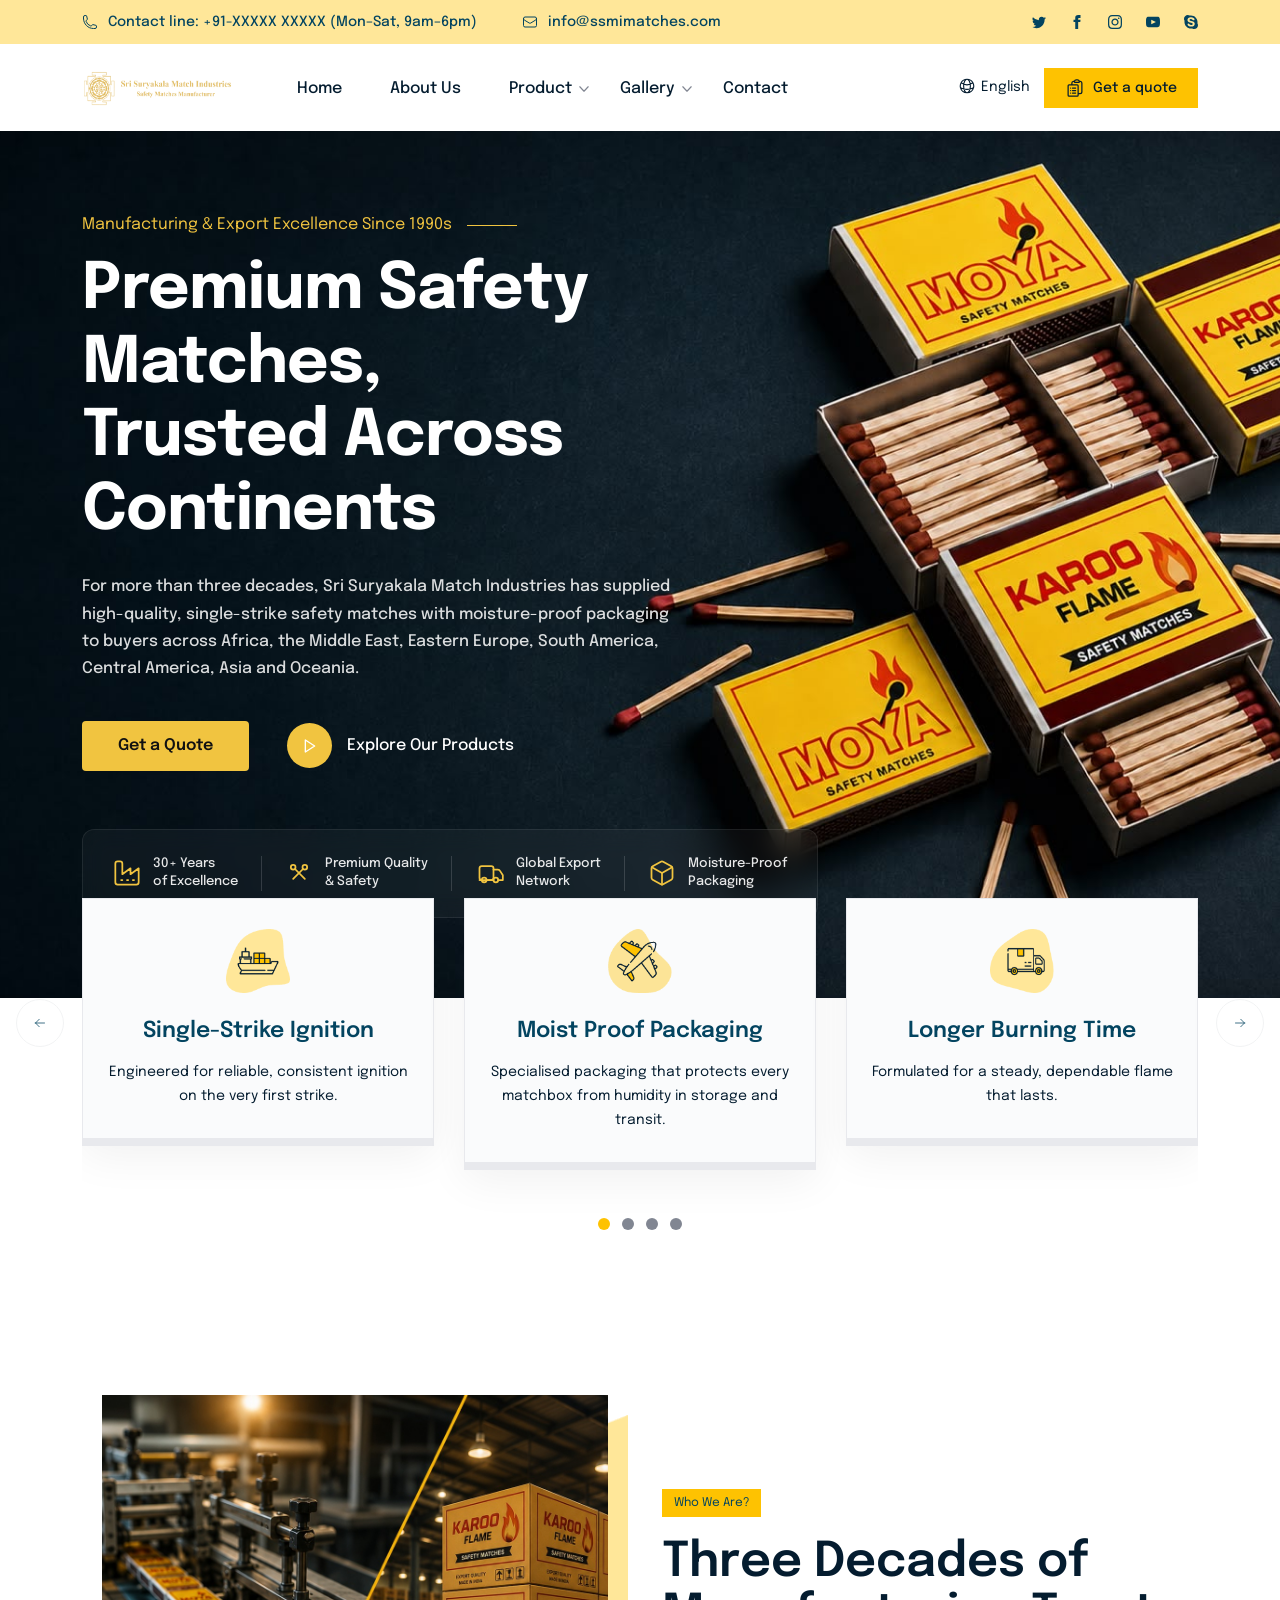
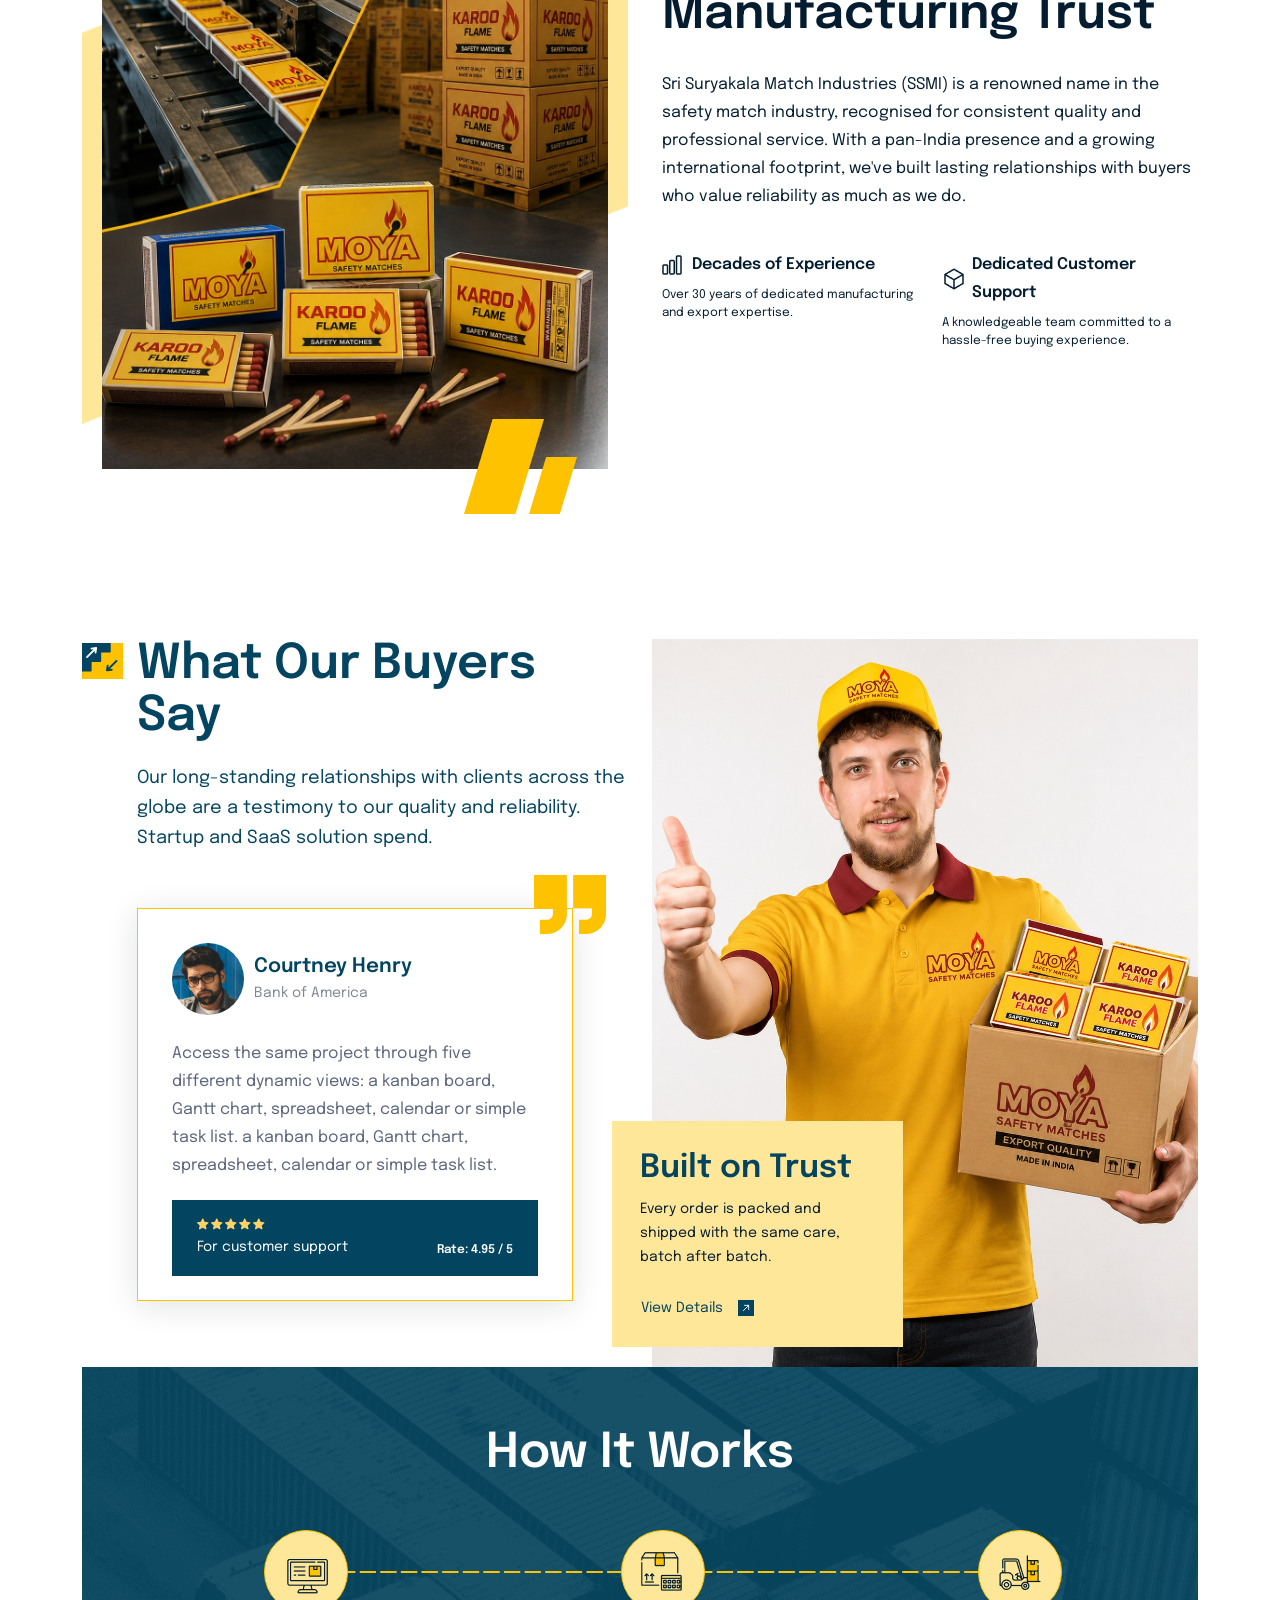
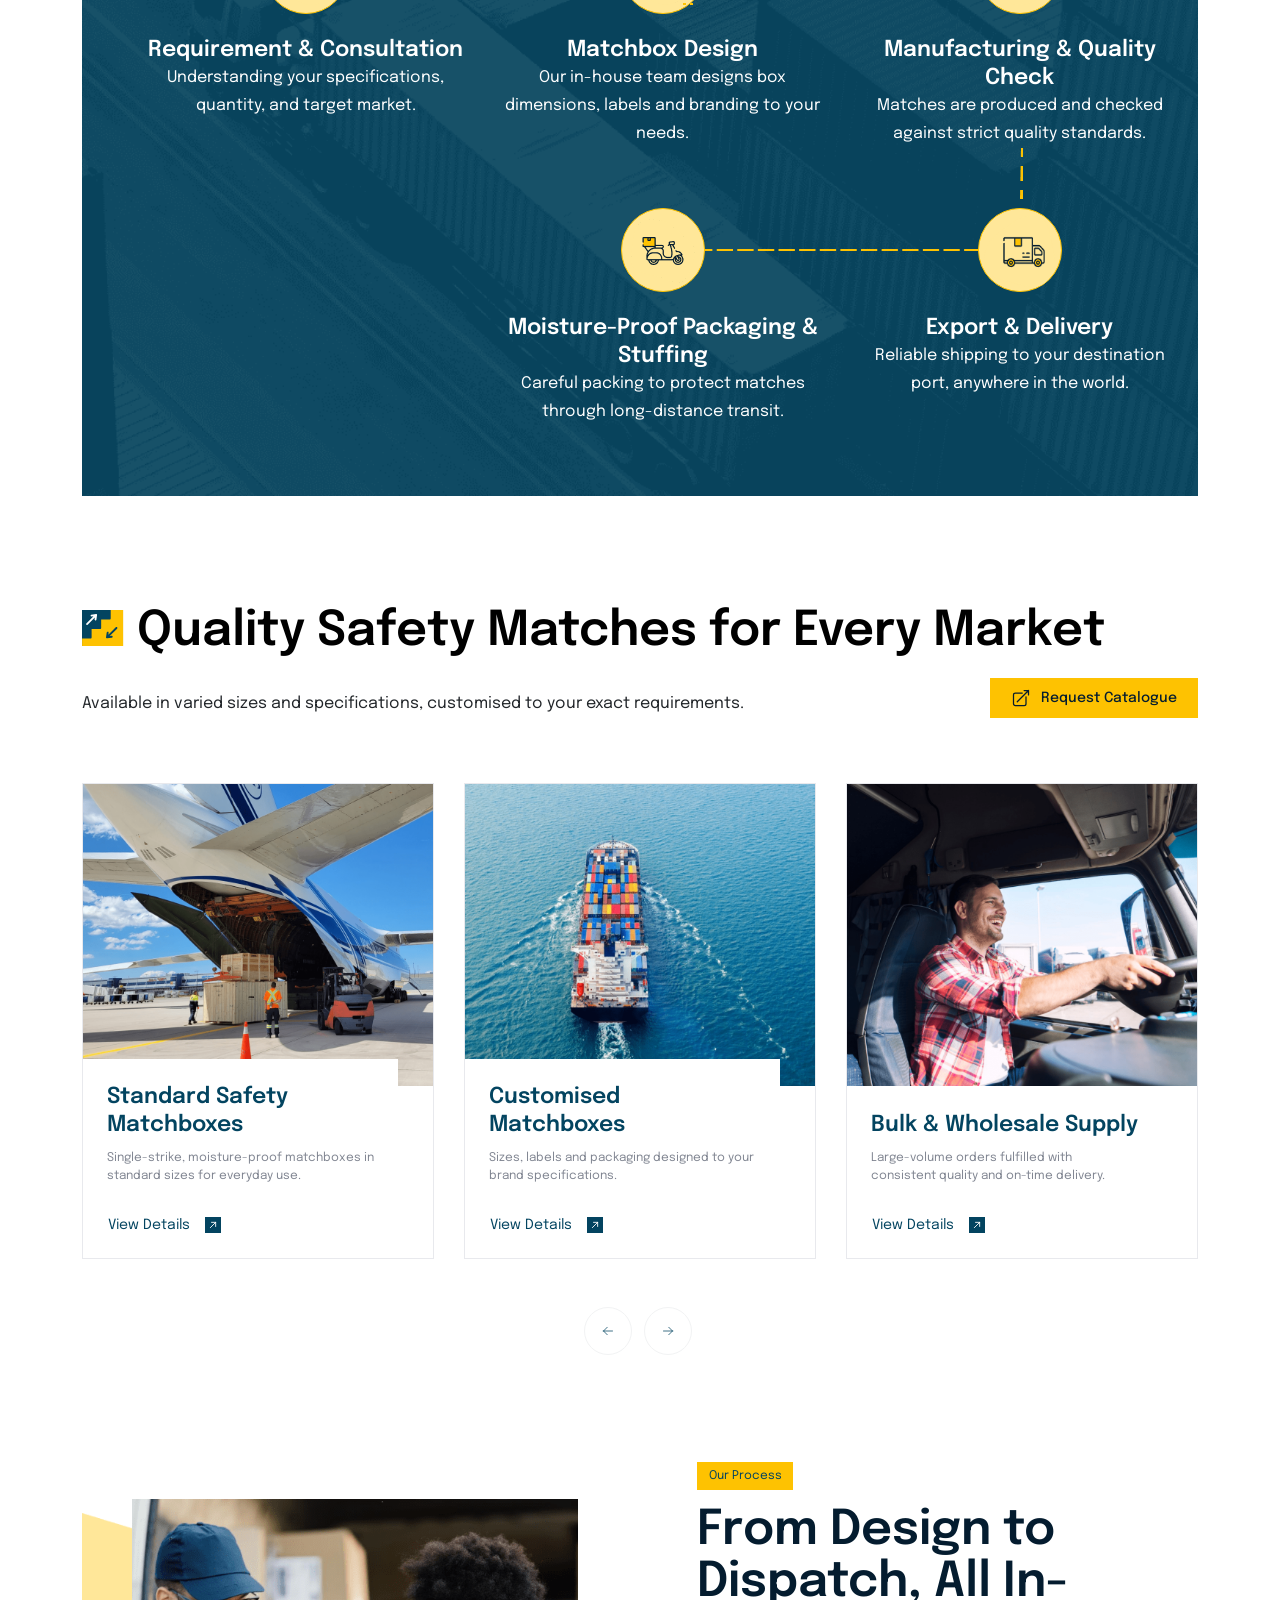
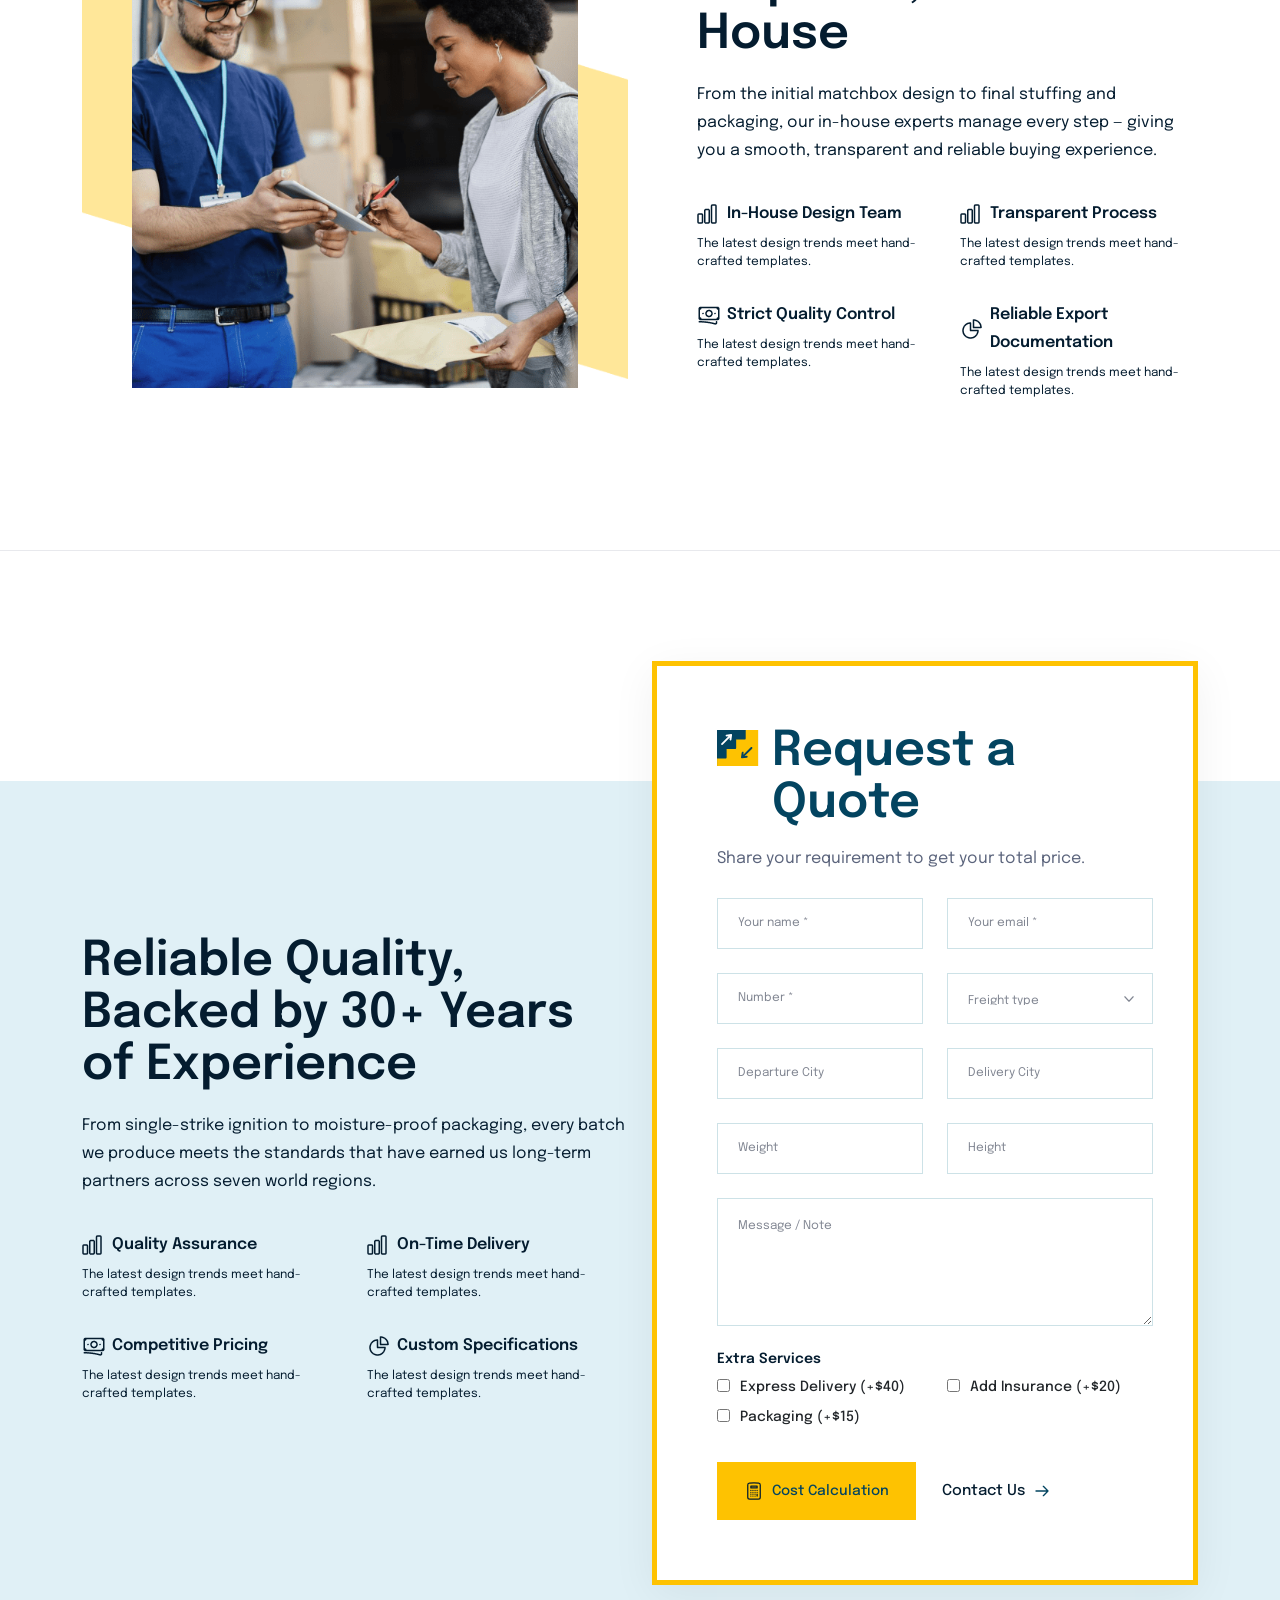
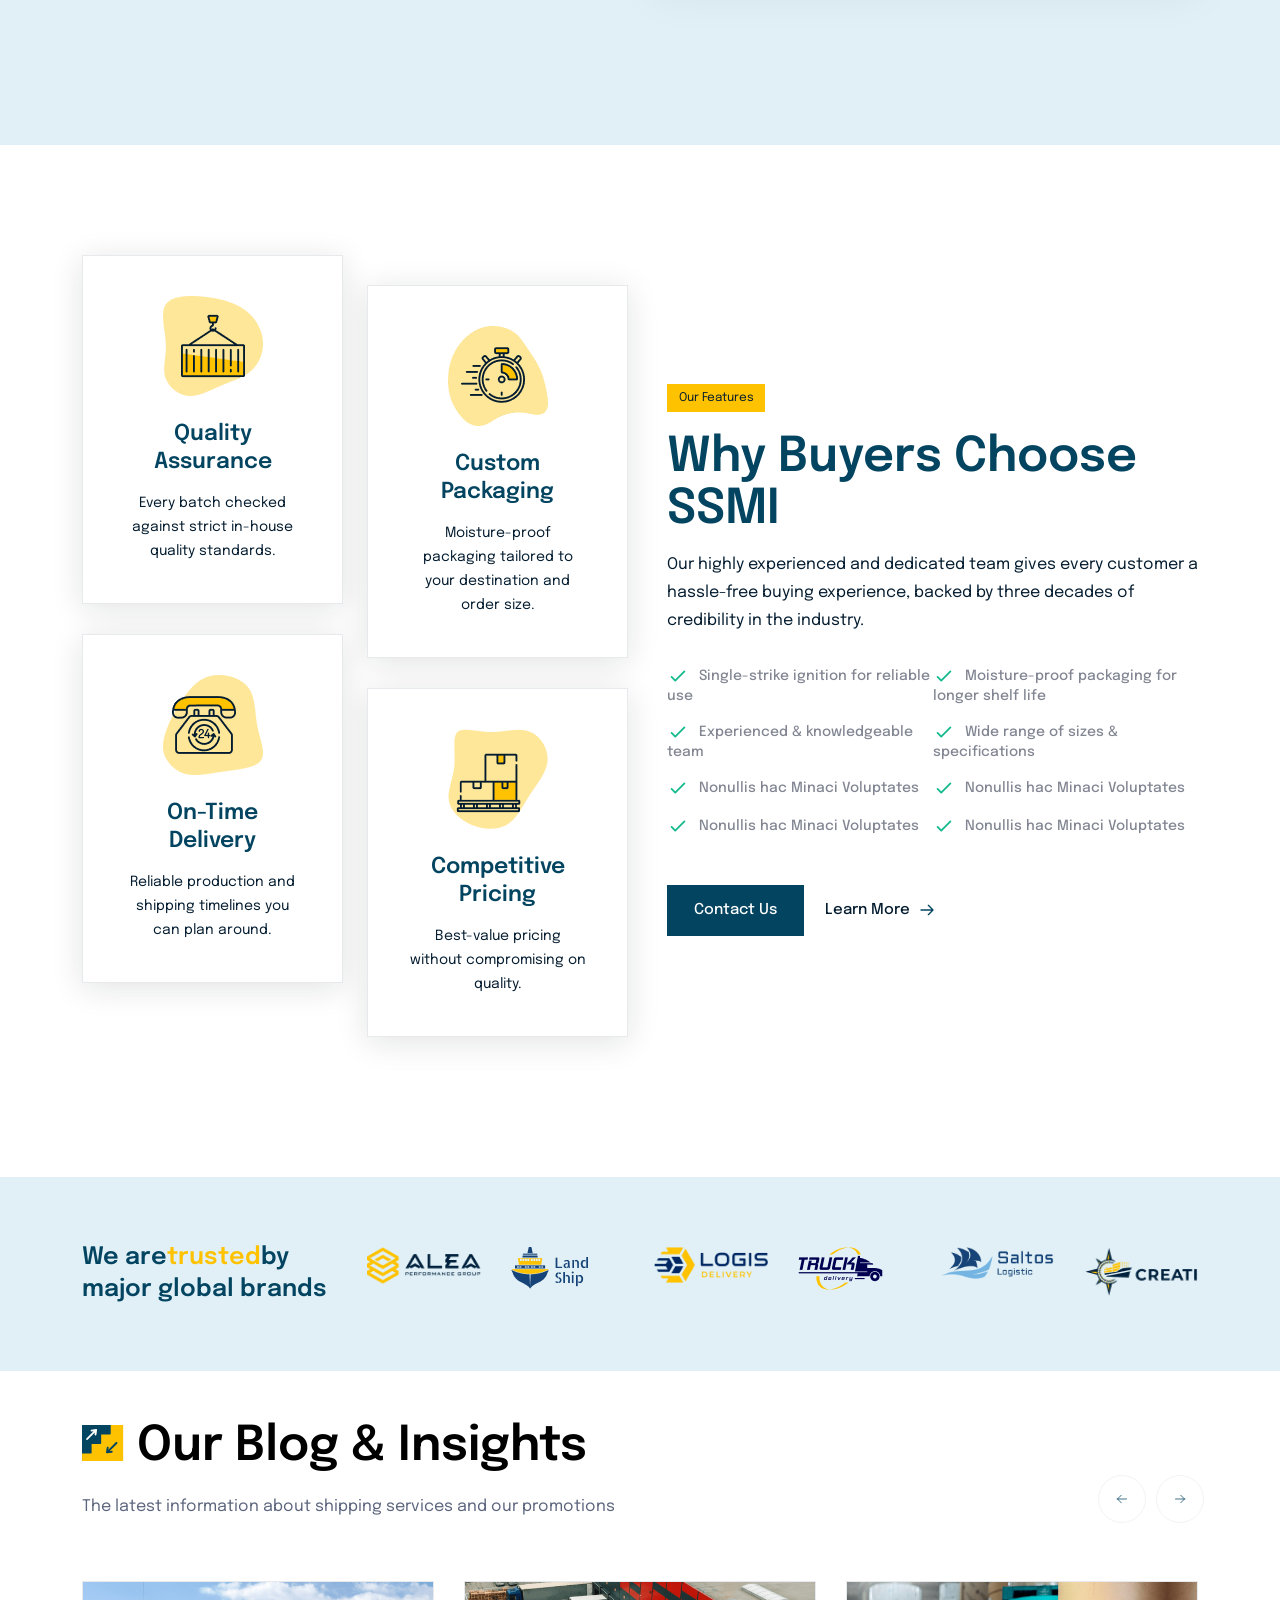
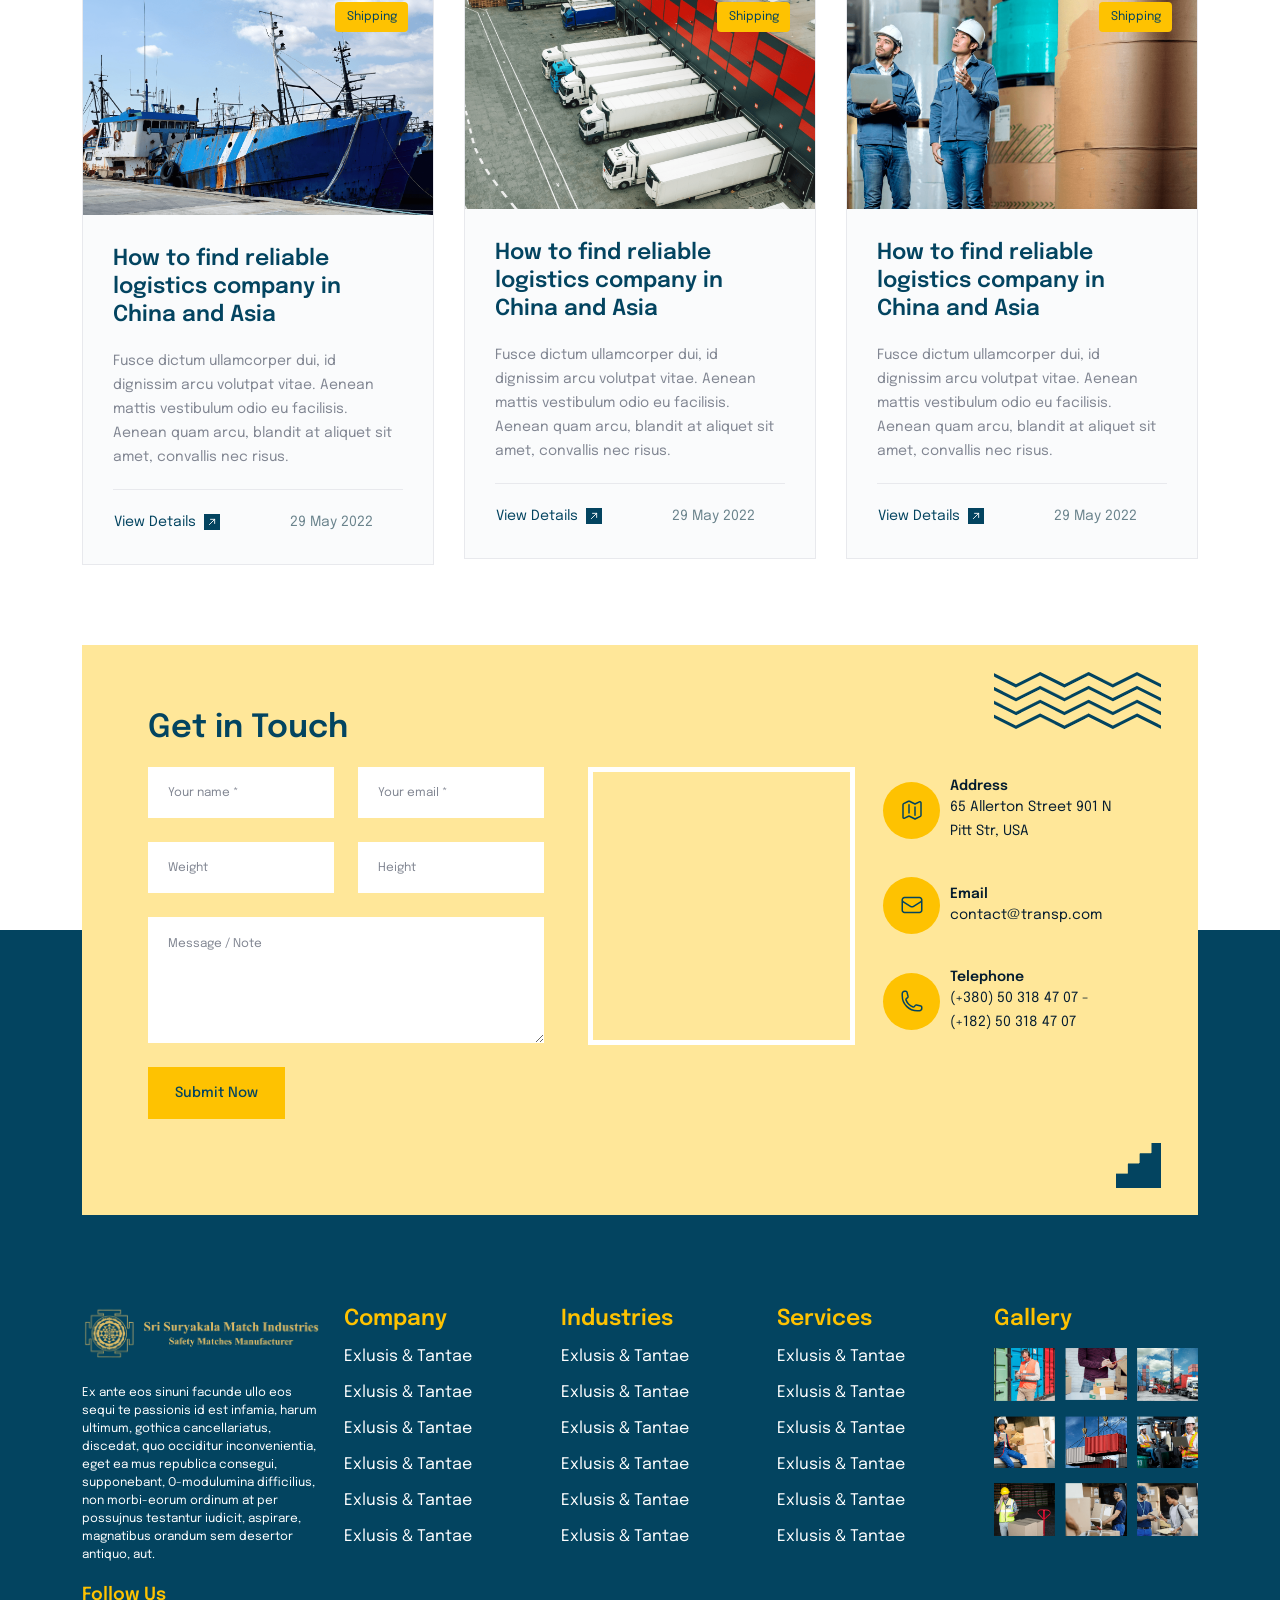
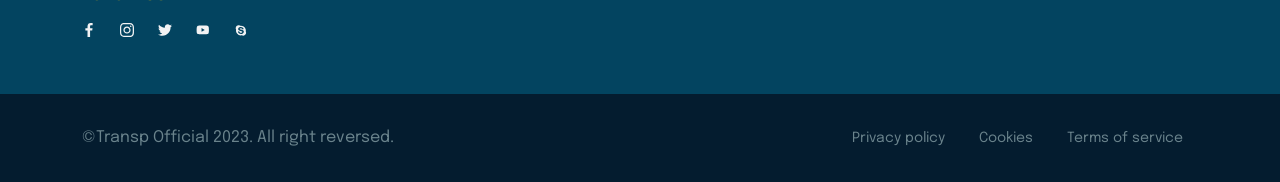
==== commit b26f01d2: "Fix hero section responsiveness on mobile" ====
--- a/index.html
+++ b/index.html
@@ -241,16 +241,16 @@
               <div class="col-lg-8" style="position: relative; z-index: 2;">
                 <div class="d-flex align-items-center mb-15">
                   <p class="font-md m-0" style="color: #F1C440; font-weight: 500; font-size: 16px;">Manufacturing & Export Excellence Since 1990s</p>
-                  <span style="display:inline-block; width:50px; height:1px; background-color:#F1C440; margin-left:15px;"></span>
-                </div>
-                <h1 class="color-white mb-25" style="font-size: 4rem; font-weight: 700; line-height: 1.15; letter-spacing: -1px;">Premium Safety Matches,<br>Trusted Across Continents</h1>
+                  <span class="d-none d-sm-inline-block" style="width:50px; height:1px; background-color:#F1C440; margin-left:15px;"></span>
+                </div>
+                <h1 class="color-white mb-25" style="font-size: clamp(2.2rem, 8vw, 4rem); font-weight: 700; line-height: 1.15; letter-spacing: -1px;">Premium Safety Matches,<br>Trusted Across Continents</h1>
                 <div class="row">
                   <div class="col-lg-11">
                     <p class="color-white mb-30" style="line-height: 1.7; font-size: 16px; opacity: 0.85; max-width: 600px;">For more than three decades, Sri Suryakala Match Industries has supplied high-quality, single-strike safety matches with moisture-proof packaging to buyers across Africa, the Middle East, Eastern Europe, South America, Central America, Asia and Oceania.</p>
                   </div>
                 </div>
-                <div class="box-button mb-50 d-flex align-items-center">
-                  <a class="btn hover-up mr-30" href="request-a-quote.html" style="background-color: #F1C440; color: #111; border-radius: 4px; padding: 14px 35px; font-weight: 600; text-decoration: none; font-size: 16px;">Get a Quote</a>
+                <div class="box-button mb-50 d-flex flex-wrap align-items-center" style="gap: 15px;">
+                  <a class="btn hover-up" href="request-a-quote.html" style="background-color: #F1C440; color: #111; border-radius: 4px; padding: 14px 35px; font-weight: 600; text-decoration: none; font-size: 16px;">Get a Quote</a>
                   <a class="btn hover-up d-flex align-items-center" href="services.html" style="color: #fff; text-decoration: none; font-weight: 500; font-size: 16px;">
                     <span style="display: flex; align-items: center; justify-content: center; width: 45px; height: 45px; background-color: #F1C440; border-radius: 50%; margin-right: 15px;">
                       <svg xmlns="http://www.w3.org/2000/svg" width="16" height="16" viewBox="0 0 24 24" fill="none" stroke="#fff" stroke-width="2" stroke-linecap="round" stroke-linejoin="round"><polygon points="5 3 19 12 5 21 5 3"></polygon></svg>
@@ -260,40 +260,56 @@
                 </div>
                 
                 <!-- Features Card -->
-                <div class="features-card" style="background: rgba(255, 255, 255, 0.04); border: 1px solid rgba(255, 255, 255, 0.08); border-radius: 12px; padding: 25px 30px; backdrop-filter: blur(12px); display: flex; align-items: center; justify-content: space-between; max-width: 780px;">
-                  <div class="feature-item d-flex align-items-center">
-                    <div style="margin-right: 12px; color: #F1C440;">
-                      <svg width="28" height="28" viewBox="0 0 24 24" fill="none" stroke="currentColor" stroke-width="1.5" stroke-linecap="round" stroke-linejoin="round"><path d="M2 20a2 2 0 0 0 2 2h16a2 2 0 0 0 2-2V8l-7 5V8l-7 5V4a2 2 0 0 0-2-2H4a2 2 0 0 0-2 2Z"></path><path d="M17 18h1"></path><path d="M12 18h1"></path><path d="M7 18h1"></path></svg>
-                    </div>
-                    <div>
-                      <p class="m-0 color-white" style="font-size: 13px; line-height: 1.4; font-weight: 500; opacity: 0.9;">30+ Years<br>of Excellence</p>
-                    </div>
-                  </div>
-                  <div style="width: 1px; height: 35px; background: rgba(255, 255, 255, 0.15);"></div>
-                  <div class="feature-item d-flex align-items-center">
-                    <div style="margin-right: 12px; color: #F1C440;">
-                      <svg width="28" height="28" viewBox="0 0 24 24" fill="none" stroke="currentColor" stroke-width="1.5" stroke-linecap="round" stroke-linejoin="round"><line x1="7" y1="17" x2="15" y2="9"></line><circle cx="17" cy="7" r="2"></circle><line x1="17" y1="17" x2="9" y2="9"></line><circle cx="7" cy="7" r="2"></circle></svg>
-                    </div>
-                    <div>
-                      <p class="m-0 color-white" style="font-size: 13px; line-height: 1.4; font-weight: 500; opacity: 0.9;">Premium Quality<br>& Safety</p>
-                    </div>
-                  </div>
-                  <div style="width: 1px; height: 35px; background: rgba(255, 255, 255, 0.15);"></div>
-                  <div class="feature-item d-flex align-items-center">
-                    <div style="margin-right: 12px; color: #F1C440;">
-                      <svg width="28" height="28" viewBox="0 0 24 24" fill="none" stroke="currentColor" stroke-width="1.5" stroke-linecap="round" stroke-linejoin="round"><rect x="3" y="6" width="12" height="12" rx="2"></rect><path d="M15 9h3.8a2 2 0 0 1 1.8 1.2L23 14v4h-4"></path><circle cx="17" cy="18" r="2"></circle><circle cx="7" cy="18" r="2"></circle><path d="M15 18H9"></path><path d="M3 18h2"></path></svg>
-                    </div>
-                    <div>
-                      <p class="m-0 color-white" style="font-size: 13px; line-height: 1.4; font-weight: 500; opacity: 0.9;">Global Export<br>Network</p>
-                    </div>
-                  </div>
-                  <div style="width: 1px; height: 35px; background: rgba(255, 255, 255, 0.15);"></div>
-                  <div class="feature-item d-flex align-items-center">
-                    <div style="margin-right: 12px; color: #F1C440;">
-                      <svg width="28" height="28" viewBox="0 0 24 24" fill="none" stroke="currentColor" stroke-width="1.5" stroke-linecap="round" stroke-linejoin="round"><path d="M21 8a2 2 0 0 0-1-1.73l-7-4a2 2 0 0 0-2 0l-7 4A2 2 0 0 0 3 8v8a2 2 0 0 0 1 1.73l7 4a2 2 0 0 0 2 0l7-4A2 2 0 0 0 21 16Z"></path><path d="M3.3 7l8.7 5 8.7-5"></path><path d="M12 22V12"></path></svg>
-                    </div>
-                    <div>
-                      <p class="m-0 color-white" style="font-size: 13px; line-height: 1.4; font-weight: 500; opacity: 0.9;">Moisture-Proof<br>Packaging</p>
+                <div class="features-card" style="background: rgba(255, 255, 255, 0.04); border: 1px solid rgba(255, 255, 255, 0.08); border-radius: 12px; padding: 25px 30px; backdrop-filter: blur(12px); max-width: 780px;">
+                  <div class="row gy-4 gx-3 align-items-center justify-content-between">
+                    <div class="col-6 col-md-auto">
+                      <div class="feature-item d-flex align-items-center">
+                        <div style="margin-right: 12px; color: #F1C440;">
+                          <svg width="28" height="28" viewBox="0 0 24 24" fill="none" stroke="currentColor" stroke-width="1.5" stroke-linecap="round" stroke-linejoin="round"><path d="M2 20a2 2 0 0 0 2 2h16a2 2 0 0 0 2-2V8l-7 5V8l-7 5V4a2 2 0 0 0-2-2H4a2 2 0 0 0-2 2Z"></path><path d="M17 18h1"></path><path d="M12 18h1"></path><path d="M7 18h1"></path></svg>
+                        </div>
+                        <div>
+                          <p class="m-0 color-white" style="font-size: 13px; line-height: 1.4; font-weight: 500; opacity: 0.9;">30+ Years<br>of Excellence</p>
+                        </div>
+                      </div>
+                    </div>
+                    
+                    <div class="d-none d-md-block col-auto" style="width: 1px; height: 35px; background: rgba(255, 255, 255, 0.15); padding: 0;"></div>
+                    
+                    <div class="col-6 col-md-auto">
+                      <div class="feature-item d-flex align-items-center">
+                        <div style="margin-right: 12px; color: #F1C440;">
+                          <svg width="28" height="28" viewBox="0 0 24 24" fill="none" stroke="currentColor" stroke-width="1.5" stroke-linecap="round" stroke-linejoin="round"><line x1="7" y1="17" x2="15" y2="9"></line><circle cx="17" cy="7" r="2"></circle><line x1="17" y1="17" x2="9" y2="9"></line><circle cx="7" cy="7" r="2"></circle></svg>
+                        </div>
+                        <div>
+                          <p class="m-0 color-white" style="font-size: 13px; line-height: 1.4; font-weight: 500; opacity: 0.9;">Premium Quality<br>& Safety</p>
+                        </div>
+                      </div>
+                    </div>
+                    
+                    <div class="d-none d-md-block col-auto" style="width: 1px; height: 35px; background: rgba(255, 255, 255, 0.15); padding: 0;"></div>
+                    
+                    <div class="col-6 col-md-auto">
+                      <div class="feature-item d-flex align-items-center">
+                        <div style="margin-right: 12px; color: #F1C440;">
+                          <svg width="28" height="28" viewBox="0 0 24 24" fill="none" stroke="currentColor" stroke-width="1.5" stroke-linecap="round" stroke-linejoin="round"><rect x="3" y="6" width="12" height="12" rx="2"></rect><path d="M15 9h3.8a2 2 0 0 1 1.8 1.2L23 14v4h-4"></path><circle cx="17" cy="18" r="2"></circle><circle cx="7" cy="18" r="2"></circle><path d="M15 18H9"></path><path d="M3 18h2"></path></svg>
+                        </div>
+                        <div>
+                          <p class="m-0 color-white" style="font-size: 13px; line-height: 1.4; font-weight: 500; opacity: 0.9;">Global Export<br>Network</p>
+                        </div>
+                      </div>
+                    </div>
+                    
+                    <div class="d-none d-md-block col-auto" style="width: 1px; height: 35px; background: rgba(255, 255, 255, 0.15); padding: 0;"></div>
+                    
+                    <div class="col-6 col-md-auto">
+                      <div class="feature-item d-flex align-items-center">
+                        <div style="margin-right: 12px; color: #F1C440;">
+                          <svg width="28" height="28" viewBox="0 0 24 24" fill="none" stroke="currentColor" stroke-width="1.5" stroke-linecap="round" stroke-linejoin="round"><path d="M21 8a2 2 0 0 0-1-1.73l-7-4a2 2 0 0 0-2 0l-7 4A2 2 0 0 0 3 8v8a2 2 0 0 0 1 1.73l7 4a2 2 0 0 0 2 0l7-4A2 2 0 0 0 21 16Z"></path><path d="M3.3 7l8.7 5 8.7-5"></path><path d="M12 22V12"></path></svg>
+                        </div>
+                        <div>
+                          <p class="m-0 color-white" style="font-size: 13px; line-height: 1.4; font-weight: 500; opacity: 0.9;">Moisture-Proof<br>Packaging</p>
+                        </div>
+                      </div>
                     </div>
                   </div>
                 </div>
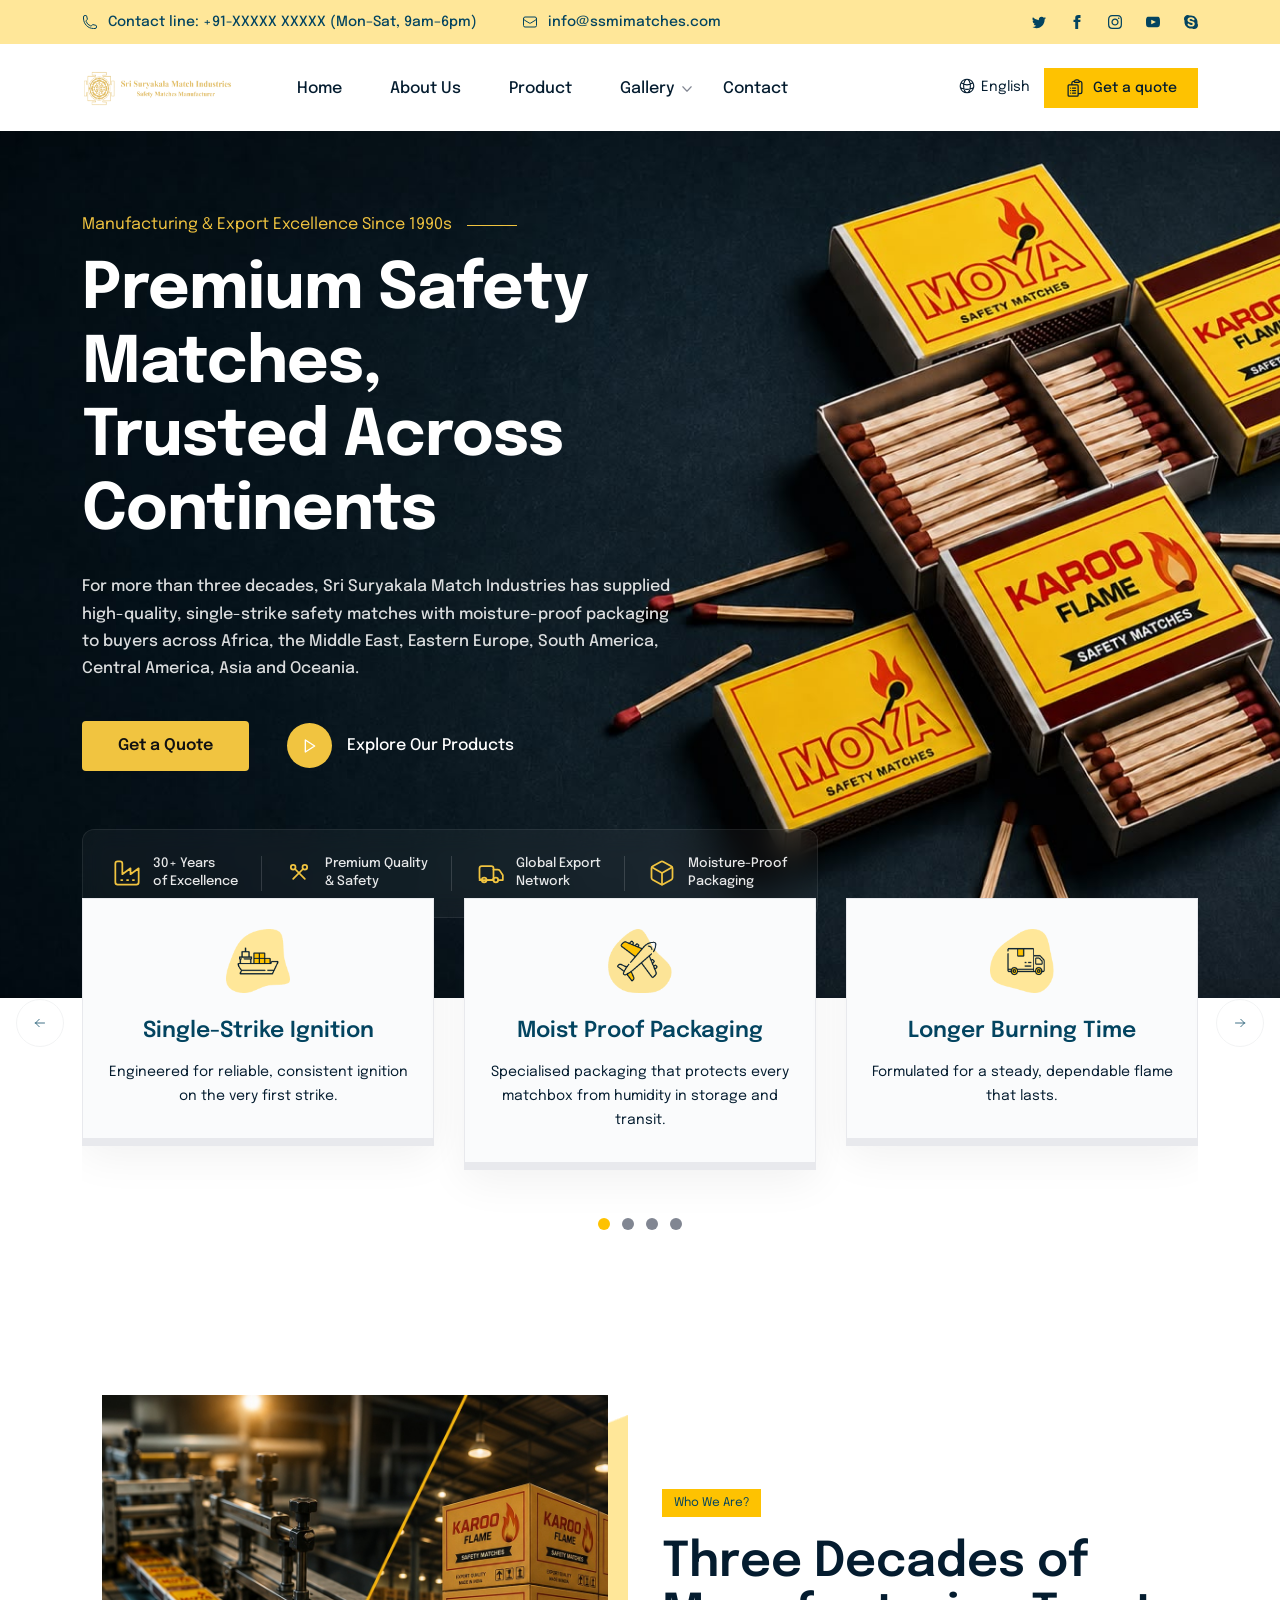
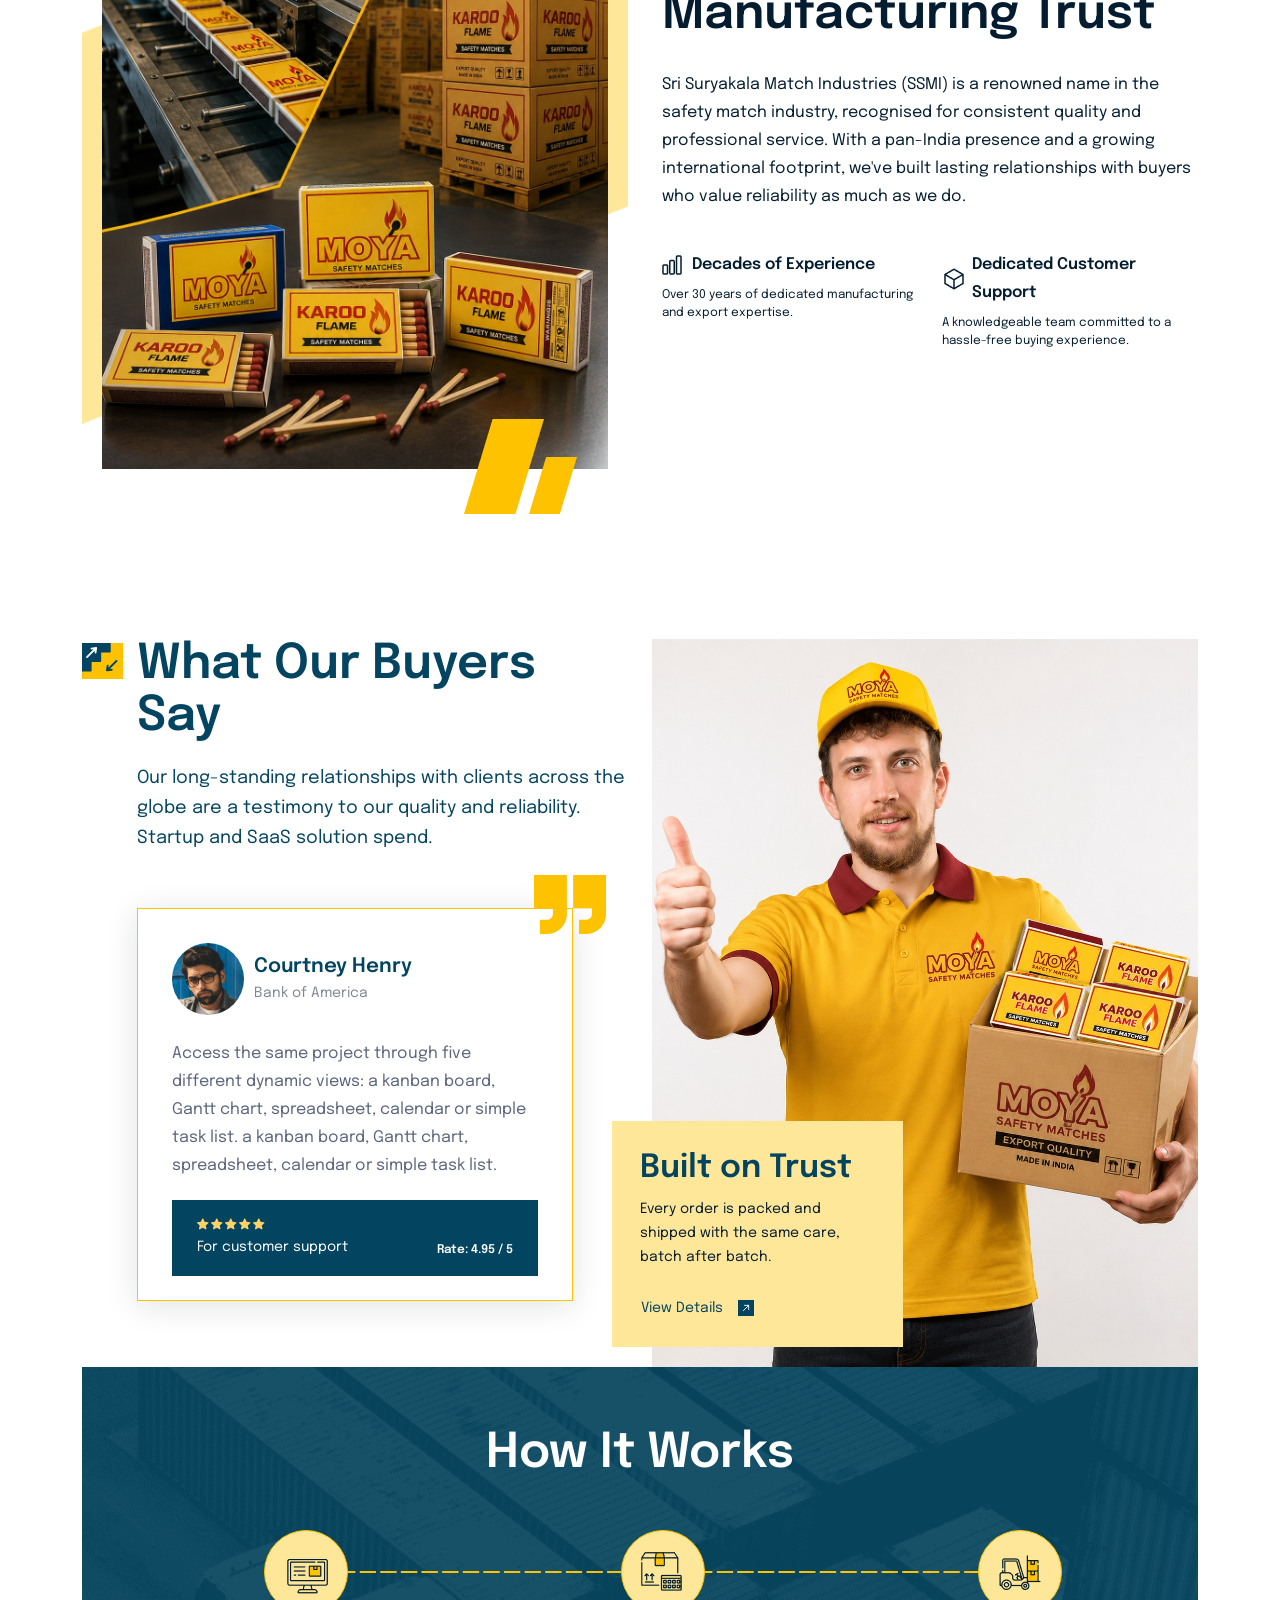
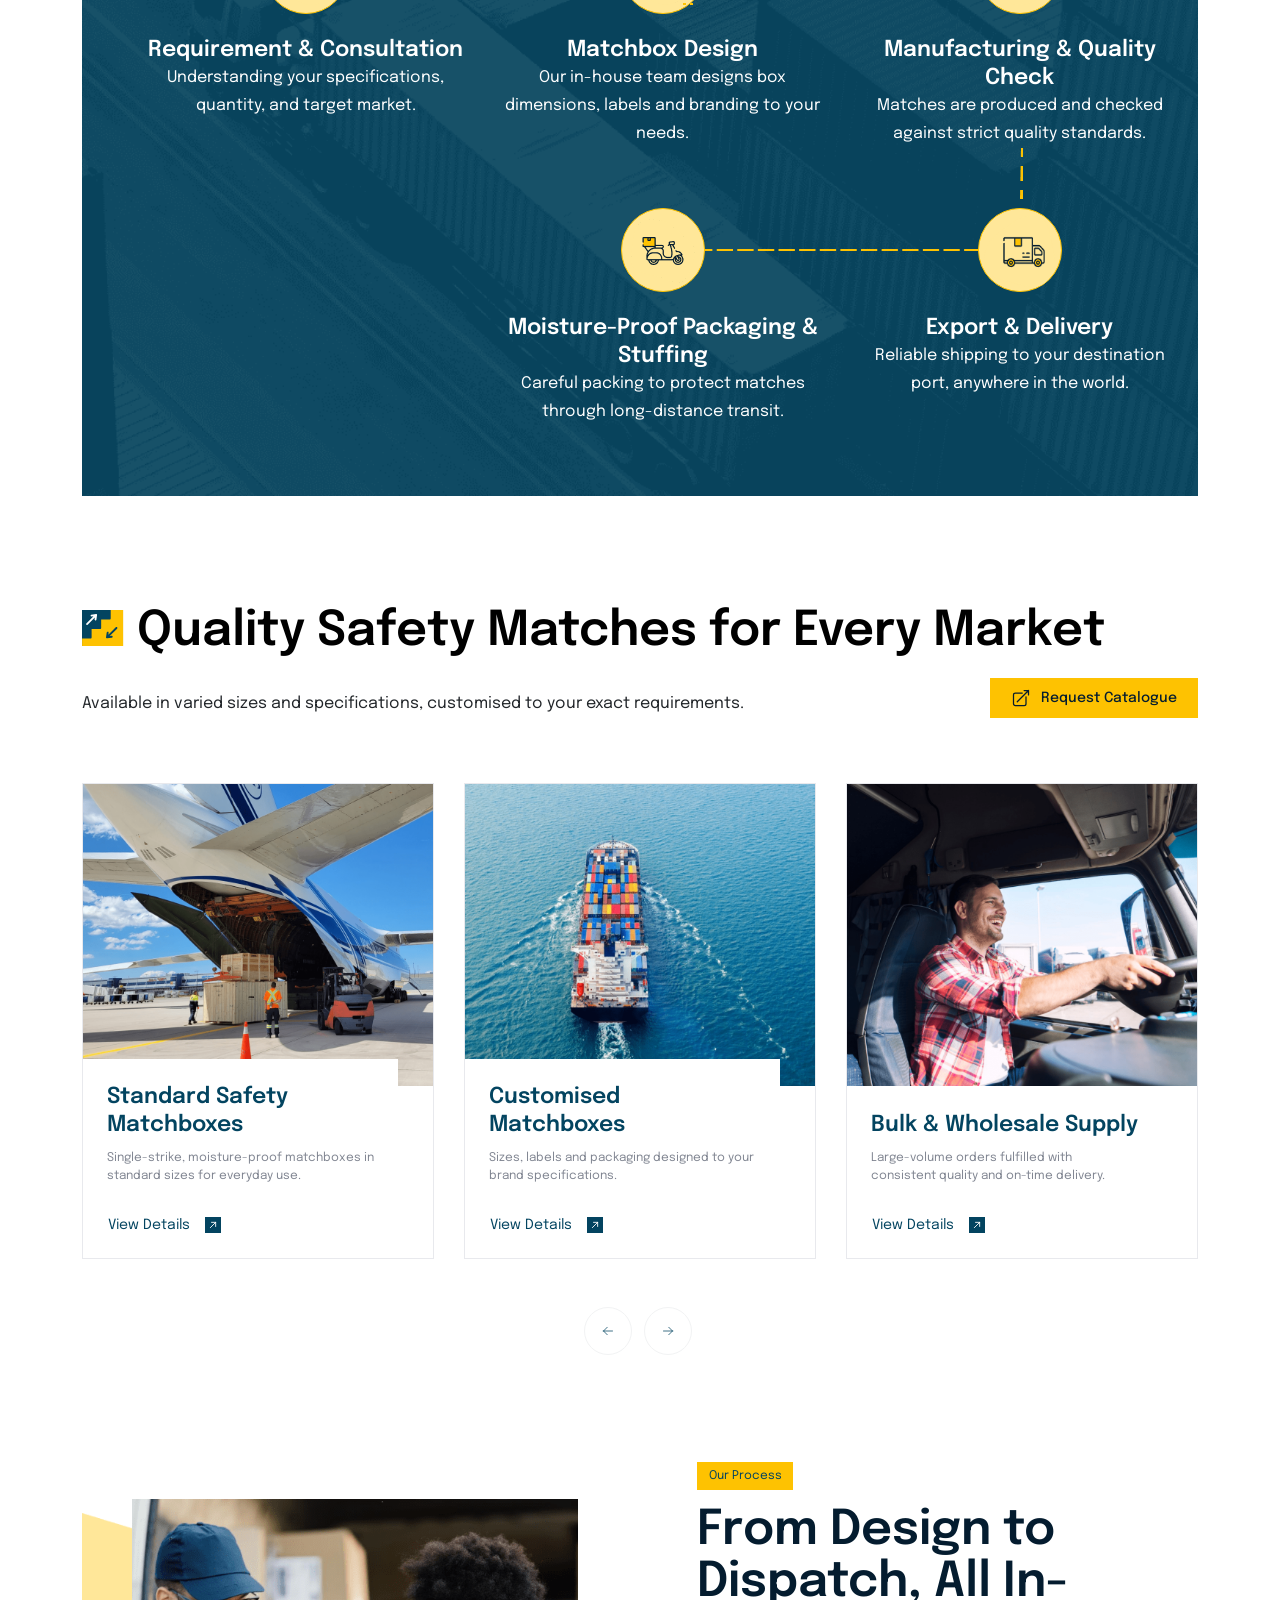
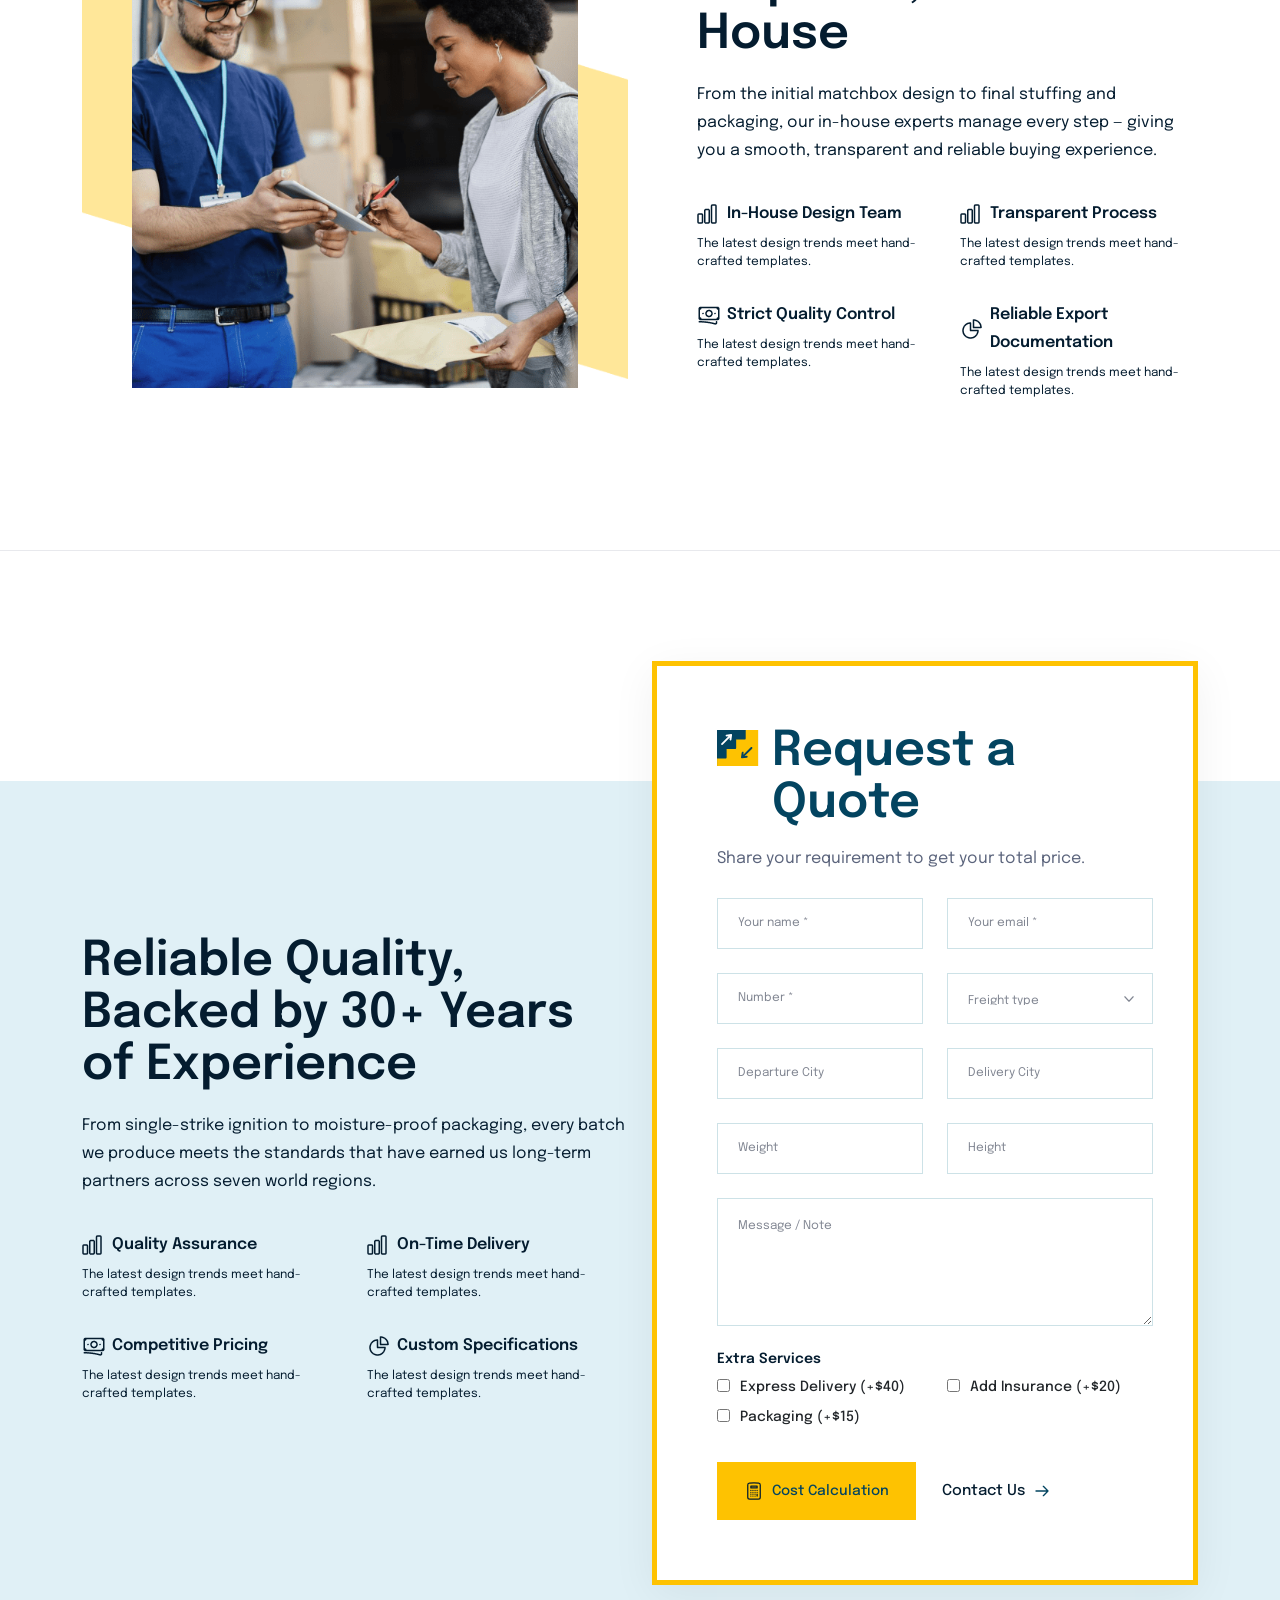
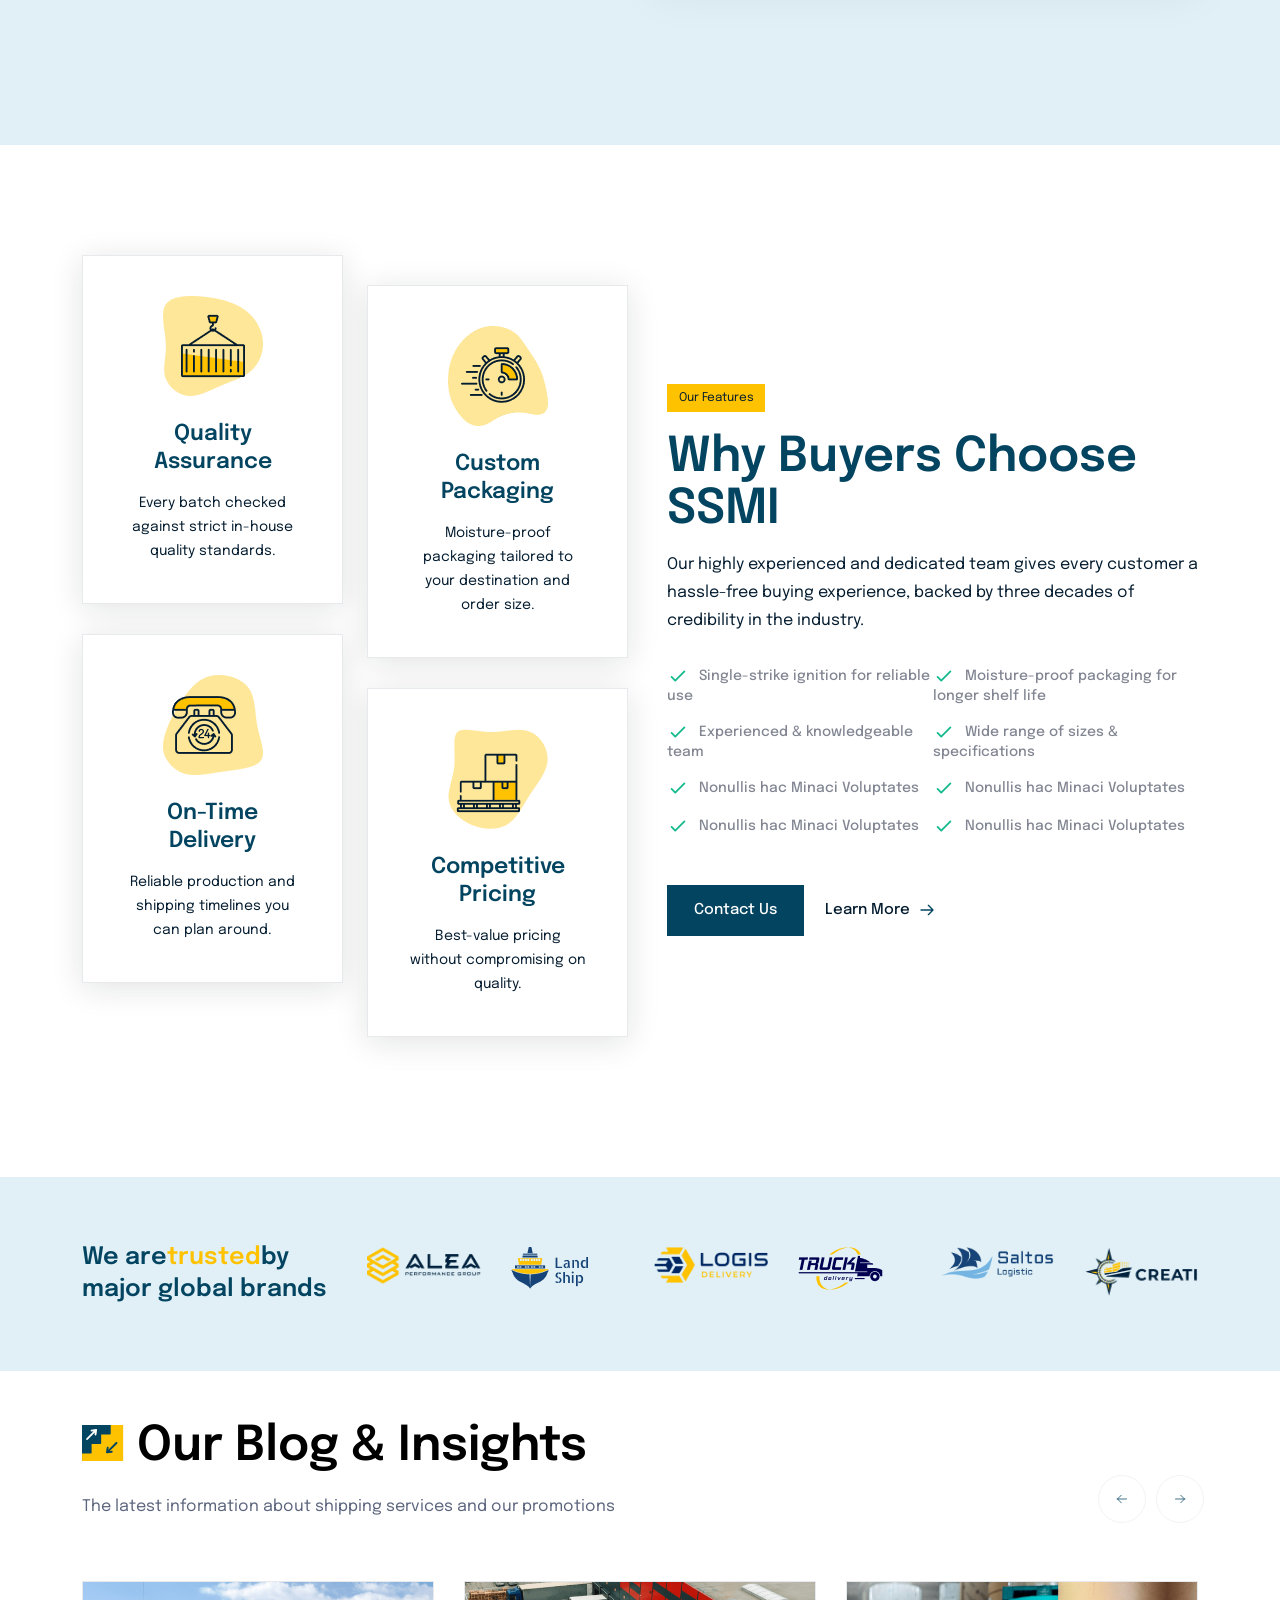
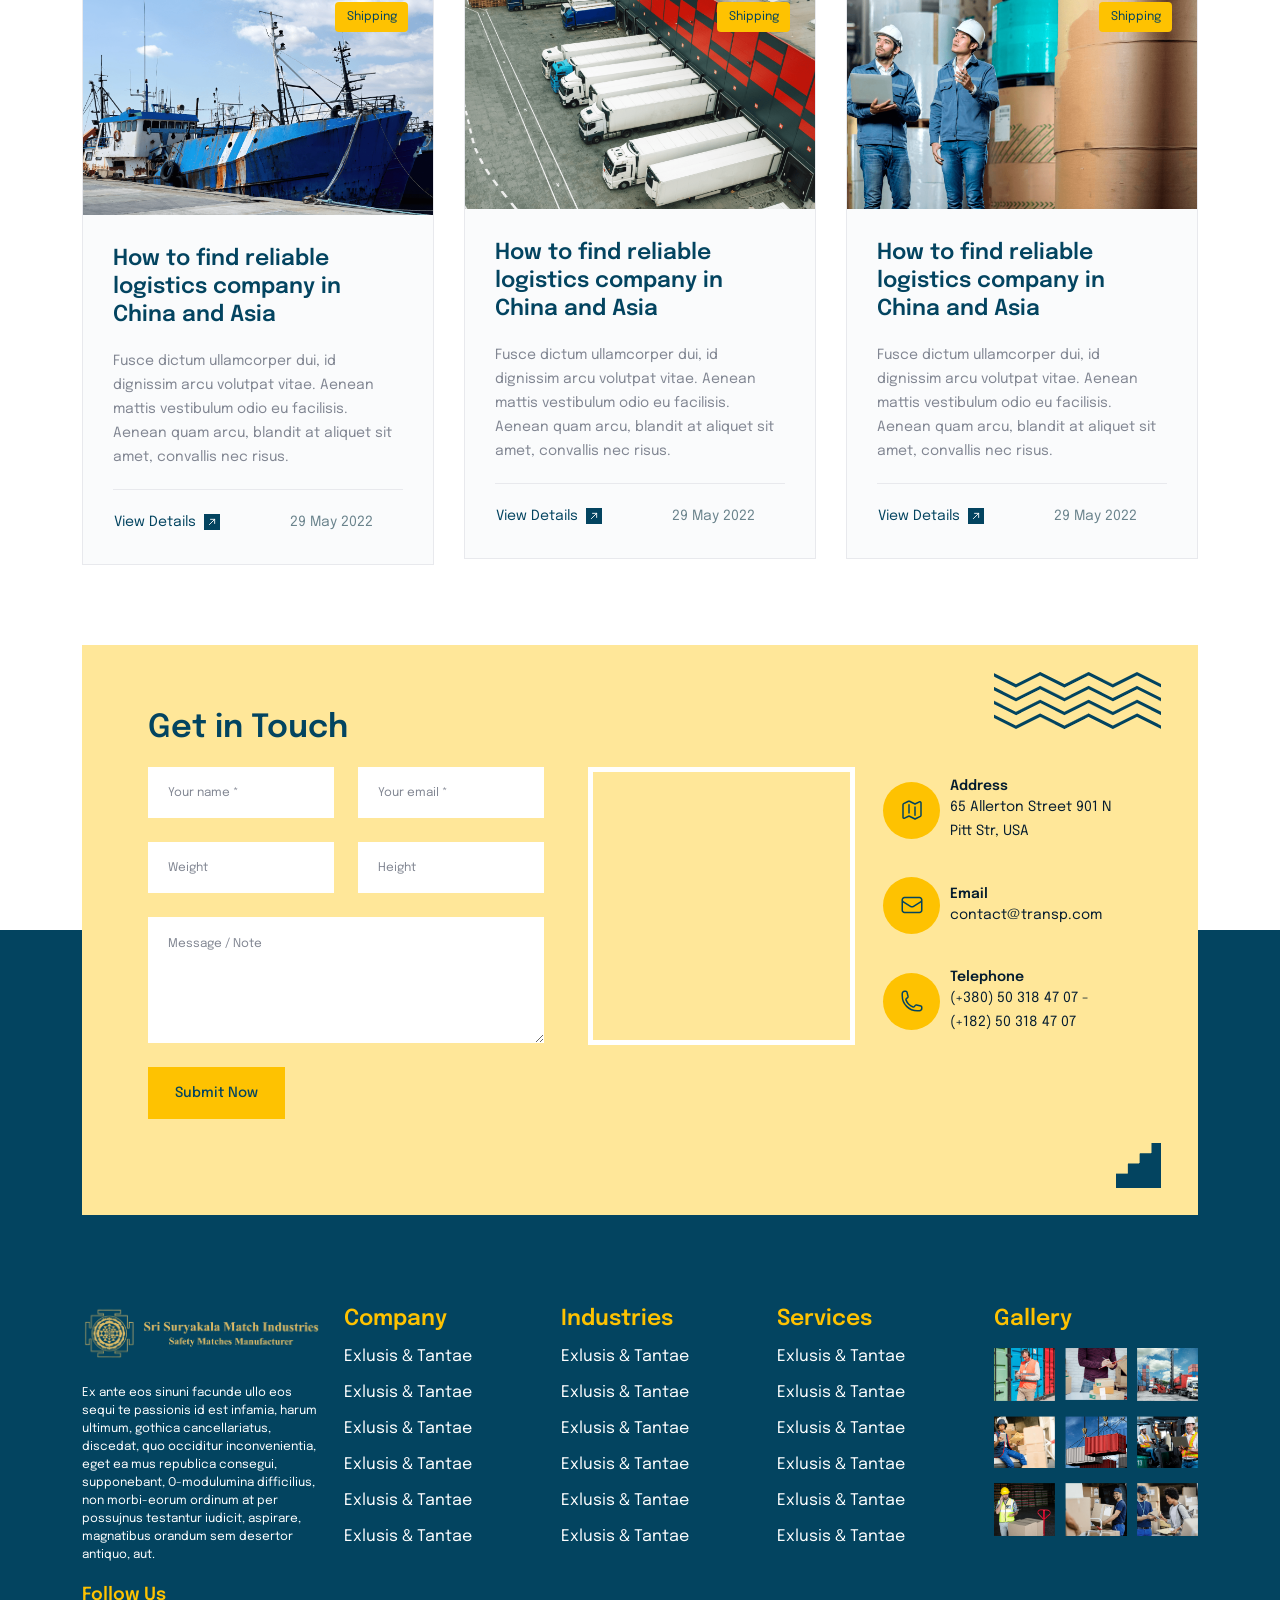
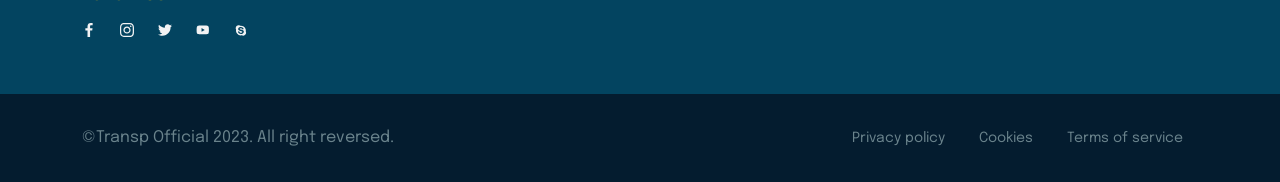
==== commit c2c292d0: "Update mobile banner,disable other subpage links" ====
--- a/index.html
+++ b/index.html
@@ -10,7 +10,7 @@
     <meta name="keywords" content="index, page">
     <meta name="author" content="">
     <link rel="shortcut icon" type="image/x-icon" href="assets/imgs/template/favicon.svg">
-    <link href="assets/css/style.css?v=3.0.0" rel="stylesheet">
+    <link href="assets/css/style.css?v=3.0.1" rel="stylesheet">
     <title>Home - Transport Courier Logistics HTML Template</title>
   </head>
   <body>
@@ -63,65 +63,65 @@
                   <li><a class="active" href="index.html">Home</a>
                   
                   </li>
-                  <li><a href="about.html">About Us</a></li>
-                  <li class="has-children"><a href="#">Product</a>
-                    <div class="sub-menu five-col">
+                  <li><a href="#">About Us</a></li>
+                  <li><a href="#">Product</a>
+                    <!-- <div class="sub-menu five-col">
                       <div class="menu-col">
                         <h6 class="color-brand-2 mb-15">Sea Forwarding</h6>
                         <div class="menu-image"><img src="assets/imgs/page/homepage1/menu1.png" alt="transp"></div>
                         <ul class="megamenu">
-                          <li><a href="services.html">Container Shipping</a></li>
-                          <li><a href="services.html">Bulk Shipping</a></li>
-                          <li><a href="services.html">Roll-on/Roll-off Shipping</a></li>
-                          <li><a href="services.html">Break Bulk Shipping</a></li>
-                          <li><a href="services.html">Project Cargo Shipping</a></li>
+                          <li><a href="#">Container Shipping</a></li>
+                          <li><a href="#">Bulk Shipping</a></li>
+                          <li><a href="#">Roll-on/Roll-off Shipping</a></li>
+                          <li><a href="#">Break Bulk Shipping</a></li>
+                          <li><a href="#">Project Cargo Shipping</a></li>
                         </ul>
                       </div>
                       <div class="menu-col">
                         <h6 class="color-brand-2 mb-15">Air Freight Forwarding</h6>
                         <div class="menu-image"><img src="assets/imgs/page/homepage1/menu2.png" alt="transp"></div>
                         <ul class="megamenu">
-                          <li><a href="services.html">General Cargo</a></li>
-                          <li><a href="services.html">Express Shipping</a></li>
-                          <li><a href="services.html">Dangerous Goods</a></li>
-                          <li><a href="services.html">Oversized Cargo</a></li>
-                          <li><a href="services.html">Perishable Goods</a></li>
+                          <li><a href="#">General Cargo</a></li>
+                          <li><a href="#">Express Shipping</a></li>
+                          <li><a href="#">Dangerous Goods</a></li>
+                          <li><a href="#">Oversized Cargo</a></li>
+                          <li><a href="#">Perishable Goods</a></li>
                         </ul>
                       </div>
                       <div class="menu-col">
                         <h6 class="color-brand-2 mb-15">Land Transportation</h6>
                         <div class="menu-image"><img src="assets/imgs/page/homepage1/menu3.png" alt="transp"></div>
                         <ul class="megamenu">
-                          <li><a href="services.html">Road Freight</a></li>
-                          <li><a href="services.html">Rail Freight</a></li>
-                          <li><a href="services.html">Intermodal Transportation</a></li>
-                          <li><a href="services.html">Less-than-Truckload (LTL) Shipping</a></li>
-                          <li><a href="services.html">Specialized Transportation</a></li>
+                          <li><a href="#">Road Freight</a></li>
+                          <li><a href="#">Rail Freight</a></li>
+                          <li><a href="#">Intermodal Transportation</a></li>
+                          <li><a href="#">Less-than-Truckload (LTL) Shipping</a></li>
+                          <li><a href="#">Specialized Transportation</a></li>
                         </ul>
                       </div>
                       <div class="menu-col">
                         <h6 class="color-brand-2 mb-15">Railway Logistics</h6>
                         <div class="menu-image"><img src="assets/imgs/page/homepage1/menu4.png" alt="transp"></div>
                         <ul class="megamenu">
-                          <li><a href="services.html">Rail Freight Transportation</a></li>
-                          <li><a href="services.html">Rail Terminal Services</a></li>
-                          <li><a href="services.html">Rail Freight Forwarding</a></li>
-                          <li><a href="services.html">Intermodal Transportation</a></li>
-                          <li><a href="services.html">Rail Logistics Consulting</a></li>
+                          <li><a href="#">Rail Freight Transportation</a></li>
+                          <li><a href="#">Rail Terminal Services</a></li>
+                          <li><a href="#">Rail Freight Forwarding</a></li>
+                          <li><a href="#">Intermodal Transportation</a></li>
+                          <li><a href="#">Rail Logistics Consulting</a></li>
                         </ul>
                       </div>
                       <div class="menu-col">
                         <h6 class="color-brand-2 mb-15">Warehouse</h6>
                         <div class="menu-image"><img src="assets/imgs/page/homepage1/menu5.png" alt="transp"></div>
                         <ul class="megamenu">
-                          <li><a href="services.html">Warehousing</a></li>
-                          <li><a href="services.html">Distribution Center Operations</a></li>
-                          <li><a href="services.html">E-Commerce Fulfillment</a></li>
-                          <li><a href="services.html">Reverse Logistics</a></li>
-                          <li><a href="services.html">Inventory Management</a></li>
+                          <li><a href="#">Warehousing</a></li>
+                          <li><a href="#">Distribution Center Operations</a></li>
+                          <li><a href="#">E-Commerce Fulfillment</a></li>
+                          <li><a href="#">Reverse Logistics</a></li>
+                          <li><a href="#">Inventory Management</a></li>
                         </ul>
                       </div>
-                    </div>
+                    </div> -->
                   </li>
                   <!-- <li class="has-children"><a href="#">Pages</a>
                     <ul class="sub-menu">
@@ -139,12 +139,12 @@
                       <li><a href="404.html">Error 404</a></li>
                     </ul>
                   </li> -->
-                  <li class="has-children"><a href="blog.html">Gallery</a>
+                  <li class="has-children"><a href="#">Gallery</a>
                     <ul class="sub-menu">
-                      <li><a href="blog-single.html">Blog Details</a></li>
+                      <li><a href="#">Blog Details</a></li>
                     </ul>
                   </li>
-                  <li><a href="contact.html">Contact</a></li>
+                  <li><a href="#">Contact</a></li>
                 </ul>
               </nav>
               <div class="burger-icon burger-icon-white"><span class="burger-icon-top"></span><span class="burger-icon-mid"></span><span class="burger-icon-bottom"></span></div>
@@ -167,7 +167,7 @@
               </div>
               <div class="d-none d-sm-inline-block">
                 <!-- <a class="btn btn-default mr-10 hover-up" href="login.html">Login</a> -->
-                <a class="btn btn-brand-1 d-none d-xl-inline-block hover-up" href="request-a-quote.html">
+                <a class="btn btn-brand-1 d-none d-xl-inline-block hover-up" href="#">
                   <svg fill="none" stroke="currentColor" stroke-width="1.5" viewbox="0 0 24 24" xmlns="http://www.w3.org/2000/svg" aria-hidden="true">
                     <path stroke-linecap="round" stroke-linejoin="round" d="M9 12h3.75M9 15h3.75M9 18h3.75m3 .75H18a2.25 2.25 0 002.25-2.25V6.108c0-1.135-.845-2.098-1.976-2.192a48.424 48.424 0 00-1.123-.08m-5.801 0c-.065.21-.1.433-.1.664 0 .414.336.75.75.75h4.5a.75.75 0 00.75-.75 2.25 2.25 0 00-.1-.664m-5.8 0A2.251 2.251 0 0113.5 2.25H15c1.012 0 1.867.668 2.15 1.586m-5.8 0c-.376.023-.75.05-1.124.08C9.095 4.01 8.25 4.973 8.25 6.108V8.25m0 0H4.875c-.621 0-1.125.504-1.125 1.125v11.25c0 .621.504 1.125 1.125 1.125h9.75c.621 0 1.125-.504 1.125-1.125V9.375c0-.621-.504-1.125-1.125-1.125H8.25zM6.75 12h.008v.008H6.75V12zm0 3h.008v.008H6.75V15zm0 3h.008v.008H6.75V18z"> </path>
                   </svg>Get a quote</a></div>
@@ -179,7 +179,7 @@
     <div class="mobile-header-active mobile-header-wrapper-style perfect-scrollbar">
       <div class="mobile-header-wrapper-inner">
         <div class="mobile-header-content-area">
-          <div class="mobile-logo"><a class="btn btn-brand-1 hover-up" href="request-a-quote.html">
+          <div class="mobile-logo"><a class="btn btn-brand-1 hover-up" href="#">
               <svg fill="none" stroke="currentColor" stroke-width="1.5" viewbox="0 0 24 24" xmlns="http://www.w3.org/2000/svg" aria-hidden="true">
                 <path stroke-linecap="round" stroke-linejoin="round" d="M9 12h3.75M9 15h3.75M9 18h3.75m3 .75H18a2.25 2.25 0 002.25-2.25V6.108c0-1.135-.845-2.098-1.976-2.192a48.424 48.424 0 00-1.123-.08m-5.801 0c-.065.21-.1.433-.1.664 0 .414.336.75.75.75h4.5a.75.75 0 00.75-.75 2.25 2.25 0 00-.1-.664m-5.8 0A2.251 2.251 0 0113.5 2.25H15c1.012 0 1.867.668 2.15 1.586m-5.8 0c-.376.023-.75.05-1.124.08C9.095 4.01 8.25 4.973 8.25 6.108V8.25m0 0H4.875c-.621 0-1.125.504-1.125 1.125v11.25c0 .621.504 1.125 1.125 1.125h9.75c.621 0 1.125-.504 1.125-1.125V9.375c0-.621-.504-1.125-1.125-1.125H8.25zM6.75 12h.008v.008H6.75V12zm0 3h.008v.008H6.75V15zm0 3h.008v.008H6.75V18z"> </path>
               </svg>Get a quote</a></div>
@@ -191,11 +191,11 @@
                   <li><a class="active" href="index.html">Home</a>
                   
                   </li>
-                  <li><a href="about.html">About</a></li>
-                  <li class="has-children"><a href="services.html">Project</a>
-                    <ul class="sub-menu">
-                      <li><a href="service-detail.html">Service Details</a></li>
-                    </ul>
+                  <li><a href="#">About</a></li>
+                  <li><a href="#">Product</a>
+                    <!-- <ul class="sub-menu">
+                      <li><a href="#">Service Details</a></li>
+                    </ul> -->
                   </li>
                   <!-- <li class="has-children"><a href="#">Pages</a>
                     <ul class="sub-menu">
@@ -211,12 +211,12 @@
                       <li><a href="404.html">Error 404</a></li>
                     </ul>
                   </li> -->
-                  <li class="has-children"><a href="blog.html">Gallery</a>
+                  <li class="has-children"><a href="#">Gallery</a>
                     <ul class="sub-menu">
-                      <li><a href="blog-single.html">Blog Details</a></li>
+                      <li><a href="#">Blog Details</a></li>
                     </ul>
                   </li>
-                  <li><a href="contact.html">Contact</a></li>
+                  <li><a href="#">Contact</a></li>
                 </ul>
               </nav>
             </div>
@@ -235,7 +235,7 @@
     </div>
     <main class="main">
       <section class="section d-block">
-        <div class="banner-1 banner-4" style="background-image:url(assets/imgs/page/homepage4/banner.jpeg); height: auto; min-height: 850px; padding-bottom: 80px; display: flex; align-items: center;">
+        <div class="banner-1 banner-4" style="height: auto; min-height: 850px; padding-bottom: 80px; display: flex; align-items: center;">
           <div class="container">
             <div class="row align-items-center">
               <div class="col-lg-8" style="position: relative; z-index: 2;">
@@ -250,8 +250,8 @@
                   </div>
                 </div>
                 <div class="box-button mb-50 d-flex flex-wrap align-items-center" style="gap: 15px;">
-                  <a class="btn hover-up" href="request-a-quote.html" style="background-color: #F1C440; color: #111; border-radius: 4px; padding: 14px 35px; font-weight: 600; text-decoration: none; font-size: 16px;">Get a Quote</a>
-                  <a class="btn hover-up d-flex align-items-center" href="services.html" style="color: #fff; text-decoration: none; font-weight: 500; font-size: 16px;">
+                  <a class="btn hover-up" href="#" style="background-color: #F1C440; color: #111; border-radius: 4px; padding: 14px 35px; font-weight: 600; text-decoration: none; font-size: 16px;">Get a Quote</a>
+                  <a class="btn hover-up d-flex align-items-center" href="#" style="color: #fff; text-decoration: none; font-weight: 500; font-size: 16px;">
                     <span style="display: flex; align-items: center; justify-content: center; width: 45px; height: 45px; background-color: #F1C440; border-radius: 50%; margin-right: 15px;">
                       <svg xmlns="http://www.w3.org/2000/svg" width="16" height="16" viewBox="0 0 24 24" fill="none" stroke="#fff" stroke-width="2" stroke-linecap="round" stroke-linejoin="round"><polygon points="5 3 19 12 5 21 5 3"></polygon></svg>
                     </span>
@@ -731,7 +731,7 @@
                     <div class="col-lg-12"> <a class="btn btn-brand-1-big mr-25" href="#"> 
                         <svg fill="none" stroke="currentColor" stroke-width="1.5" viewbox="0 0 24 24" xmlns="http://www.w3.org/2000/svg" aria-hidden="true">
                           <path stroke-linecap="round" stroke-linejoin="round" d="M15.75 15.75V18m-7.5-6.75h.008v.008H8.25v-.008zm0 2.25h.008v.008H8.25V13.5zm0 2.25h.008v.008H8.25v-.008zm0 2.25h.008v.008H8.25V18zm2.498-6.75h.007v.008h-.007v-.008zm0 2.25h.007v.008h-.007V13.5zm0 2.25h.007v.008h-.007v-.008zm0 2.25h.007v.008h-.007V18zm2.504-6.75h.008v.008h-.008v-.008zm0 2.25h.008v.008h-.008V13.5zm0 2.25h.008v.008h-.008v-.008zm0 2.25h.008v.008h-.008V18zm2.498-6.75h.008v.008h-.008v-.008zm0 2.25h.008v.008h-.008V13.5zM8.25 6h7.5v2.25h-7.5V6zM12 2.25c-1.892 0-3.758.11-5.593.322C5.307 2.7 4.5 3.65 4.5 4.757V19.5a2.25 2.25 0 002.25 2.25h10.5a2.25 2.25 0 002.25-2.25V4.757c0-1.108-.806-2.057-1.907-2.185A48.507 48.507 0 0012 2.25z"></path>
-                        </svg>Cost Calculation</a><a class="btn btn-link-medium" href="contact.html">Contact Us
+                        </svg>Cost Calculation</a><a class="btn btn-link-medium" href="#">Contact Us
                         <svg class="w-6 h-6 icon-16 ml-5" fill="none" stroke="currentColor" viewbox="0 0 24 24" xmlns="http://www.w3.org/2000/svg">
                           <path stroke-linecap="round" stroke-linejoin="round" stroke-width="2" d="M14 5l7 7m0 0l-7 7m7-7H3"></path>
                         </svg></a></div>
@@ -837,7 +837,7 @@
                     </li>
                   </ul>
                 </div>
-                <div class="mt-30 text-start"> <a class="btn btn-brand-2 mr-20" href="contact.html">Contact Us</a><a class="btn btn-link-medium" href="#">Learn More
+                <div class="mt-30 text-start"> <a class="btn btn-brand-2 mr-20" href="#">Contact Us</a><a class="btn btn-link-medium" href="#">Learn More
                     <svg class="w-6 h-6 icon-16 ml-5" fill="none" stroke="currentColor" viewbox="0 0 24 24" xmlns="http://www.w3.org/2000/svg">
                       <path stroke-linecap="round" stroke-linejoin="round" stroke-width="2" d="M14 5l7 7m0 0l-7 7m7-7H3"></path>
                     </svg></a></div>
@@ -1098,8 +1098,8 @@
                 <div class="swiper-wrapper">
                   <div class="swiper-slide">
                     <div class="card-blog-grid hover-up">
-                      <div class="card-image"><a href="blog-single.html"><img src="assets/imgs/page/homepage2/news1.png" alt="transp"></a><a class="btn btn-border-brand-1 mr-15" href="blog.html">Shipping</a></div>
-                      <div class="card-info"><a href="blog-single.html">
+                      <div class="card-image"><a href="#"><img src="assets/imgs/page/homepage2/news1.png" alt="transp"></a><a class="btn btn-border-brand-1 mr-15" href="#">Shipping</a></div>
+                      <div class="card-info"><a href="#">
                           <h5 class="color-brand-2">How to find reliable logistics company in China and Asia</h5></a>
                         <p class="font-sm color-grey-500 mt-20">Fusce dictum ullamcorper dui, id dignissim arcu volutpat vitae. Aenean mattis vestibulum odio eu facilisis. Aenean quam arcu, blandit at aliquet sit amet, convallis nec risus.</p>
                         <div class="line-border"></div>
@@ -1112,8 +1112,8 @@
                   </div>
                   <div class="swiper-slide">
                     <div class="card-blog-grid hover-up">
-                      <div class="card-image"><a href="blog-single.html"><img src="assets/imgs/page/homepage2/news2.png" alt="transp"></a><a class="btn btn-border-brand-1 mr-15" href="blog.html">Shipping</a></div>
-                      <div class="card-info"><a href="blog-single.html">
+                      <div class="card-image"><a href="#"><img src="assets/imgs/page/homepage2/news2.png" alt="transp"></a><a class="btn btn-border-brand-1 mr-15" href="#">Shipping</a></div>
+                      <div class="card-info"><a href="#">
                           <h5 class="color-brand-2">How to find reliable logistics company in China and Asia</h5></a>
                         <p class="font-sm color-grey-500 mt-20">Fusce dictum ullamcorper dui, id dignissim arcu volutpat vitae. Aenean mattis vestibulum odio eu facilisis. Aenean quam arcu, blandit at aliquet sit amet, convallis nec risus.</p>
                         <div class="line-border"></div>
@@ -1126,8 +1126,8 @@
                   </div>
                   <div class="swiper-slide">
                     <div class="card-blog-grid hover-up">
-                      <div class="card-image"><a href="blog-single.html"><img src="assets/imgs/page/homepage2/news3.png" alt="transp"></a><a class="btn btn-border-brand-1 mr-15" href="blog.html">Shipping</a></div>
-                      <div class="card-info"><a href="blog-single.html">
+                      <div class="card-image"><a href="#"><img src="assets/imgs/page/homepage2/news3.png" alt="transp"></a><a class="btn btn-border-brand-1 mr-15" href="#">Shipping</a></div>
+                      <div class="card-info"><a href="#">
                           <h5 class="color-brand-2">How to find reliable logistics company in China and Asia</h5></a>
                         <p class="font-sm color-grey-500 mt-20">Fusce dictum ullamcorper dui, id dignissim arcu volutpat vitae. Aenean mattis vestibulum odio eu facilisis. Aenean quam arcu, blandit at aliquet sit amet, convallis nec risus.</p>
                         <div class="line-border"></div>
@@ -1239,9 +1239,9 @@
             <div class="col-lg-3 width-16 mb-30">
               <h5 class="mb-10 color-brand-1">Company</h5>
               <ul class="menu-footer">
-                <li><a href="about.html">Exlusis & Tantae</a></li>
-                <li><a href="team.html">Exlusis & Tantae</a></li>
-                <li><a href="career.html">Exlusis & Tantae</a></li>
+                <li><a href="#">Exlusis & Tantae</a></li>
+                <li><a href="#">Exlusis & Tantae</a></li>
+                <li><a href="#">Exlusis & Tantae</a></li>
                 <li><a href="#">Exlusis & Tantae</a></li>
                 <li><a href="#">Exlusis & Tantae</a></li>
                 <li><a href="#">Exlusis & Tantae</a></li>
@@ -1295,9 +1295,9 @@
               <div class="col-lg-6 col-md-12 text-center text-lg-start"><span class="color-grey-300 font-md">©Transp Official 2023. All right reversed.</span></div>
               <div class="col-lg-6 col-md-12 text-center text-lg-end">
                 <ul class="menu-bottom">
-                  <li><a class="font-sm color-grey-300" href="term-conditions.html">Privacy policy</a></li>
-                  <li><a class="font-sm color-grey-300" href="term-conditions.html">Cookies</a></li>
-                  <li><a class="font-sm color-grey-300" href="term-conditions.html">Terms of service</a></li>
+                  <li><a class="font-sm color-grey-300" href="#">Privacy policy</a></li>
+                  <li><a class="font-sm color-grey-300" href="#">Cookies</a></li>
+                  <li><a class="font-sm color-grey-300" href="#">Terms of service</a></li>
                 </ul>
               </div>
             </div>
--- a/assets/css/style.css
+++ b/assets/css/style.css
@@ -6420,6 +6420,7 @@
   padding-bottom: 250px;
   height: 685px;
   padding-top: 80px;
+  background-image: url(../imgs/page/homepage4/banner.jpeg);
 }
 
 .box-slider-homepage-4 .card-offer {
@@ -7610,6 +7611,10 @@
   }
 }
 @media (max-width: 767.98px) {
+  .banner-4 {
+    background-image: url(../imgs/page/homepage4/banner_mobile.jpeg);
+    background-position: center;
+  }
   .mobile-header-wrapper-style .mobile-header-wrapper-inner .mobile-header-top .mobile-header-logo a img {
     max-width: 140px;
   }
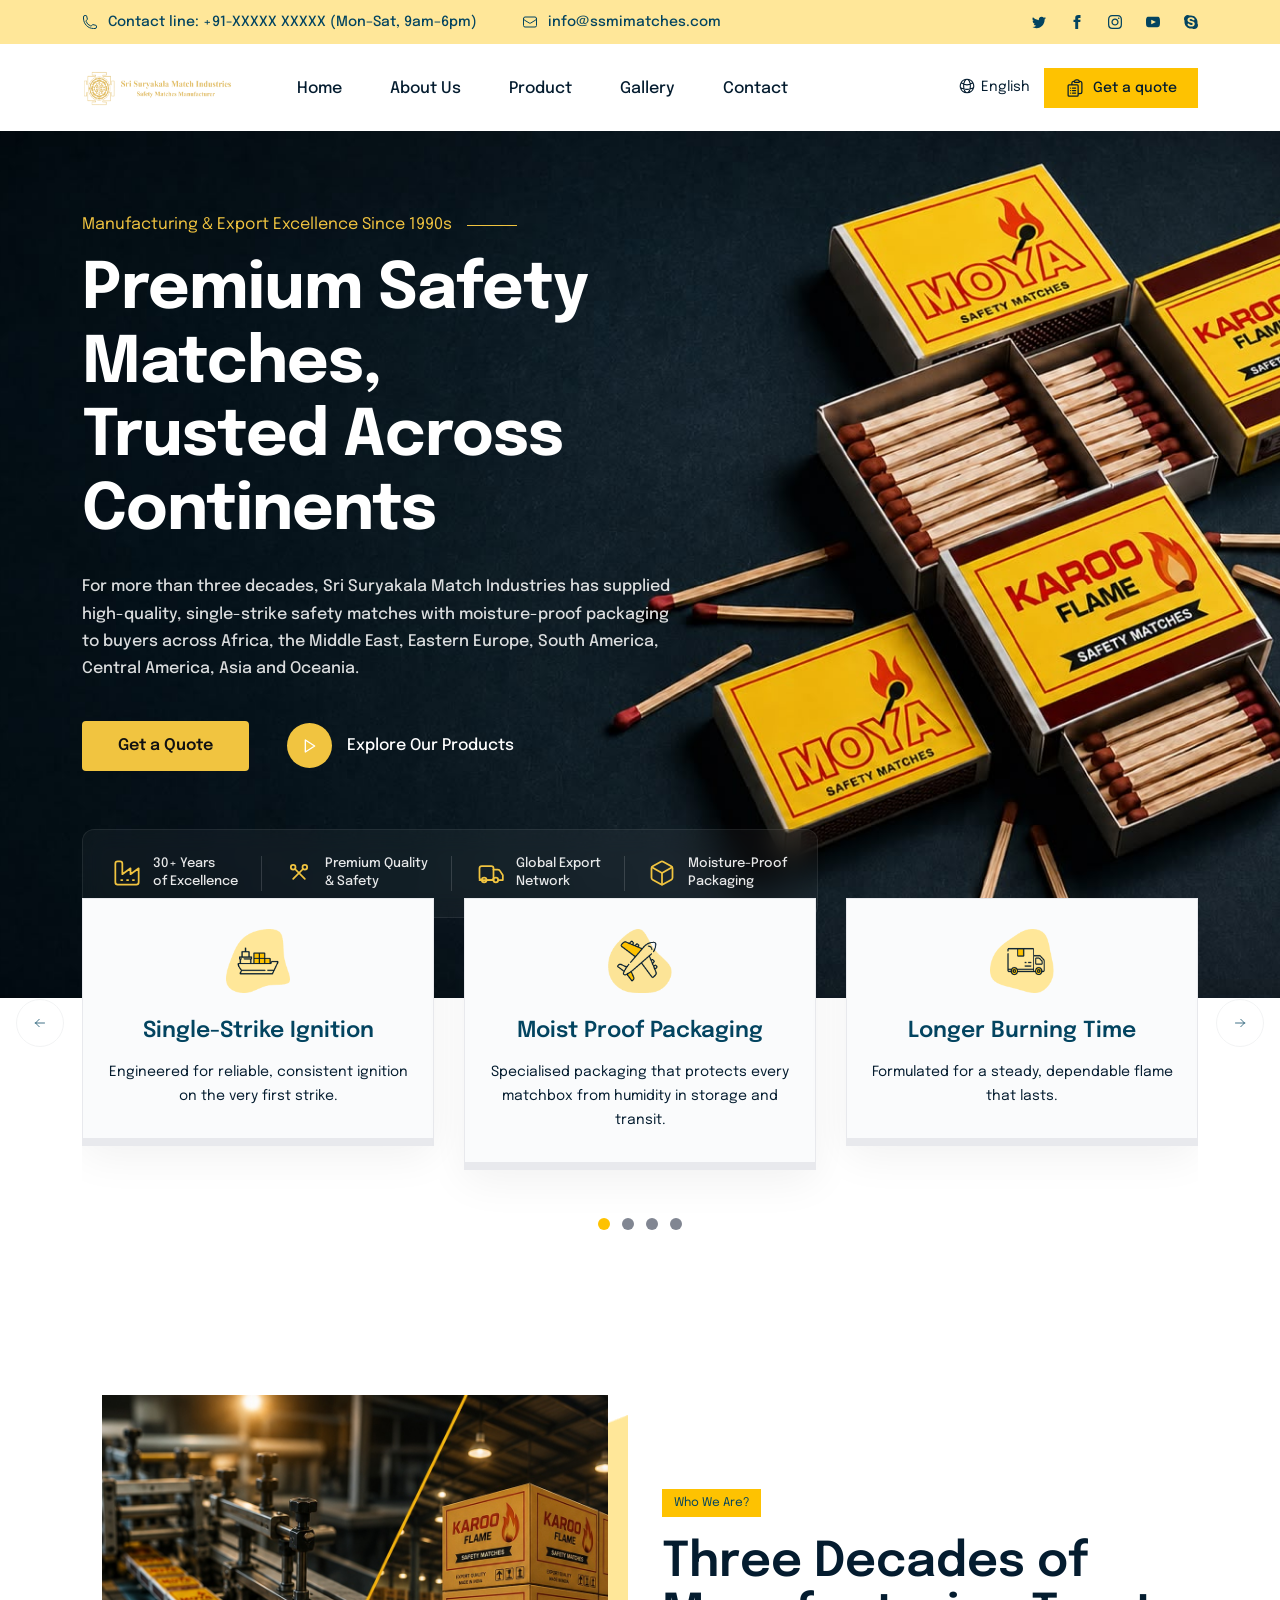
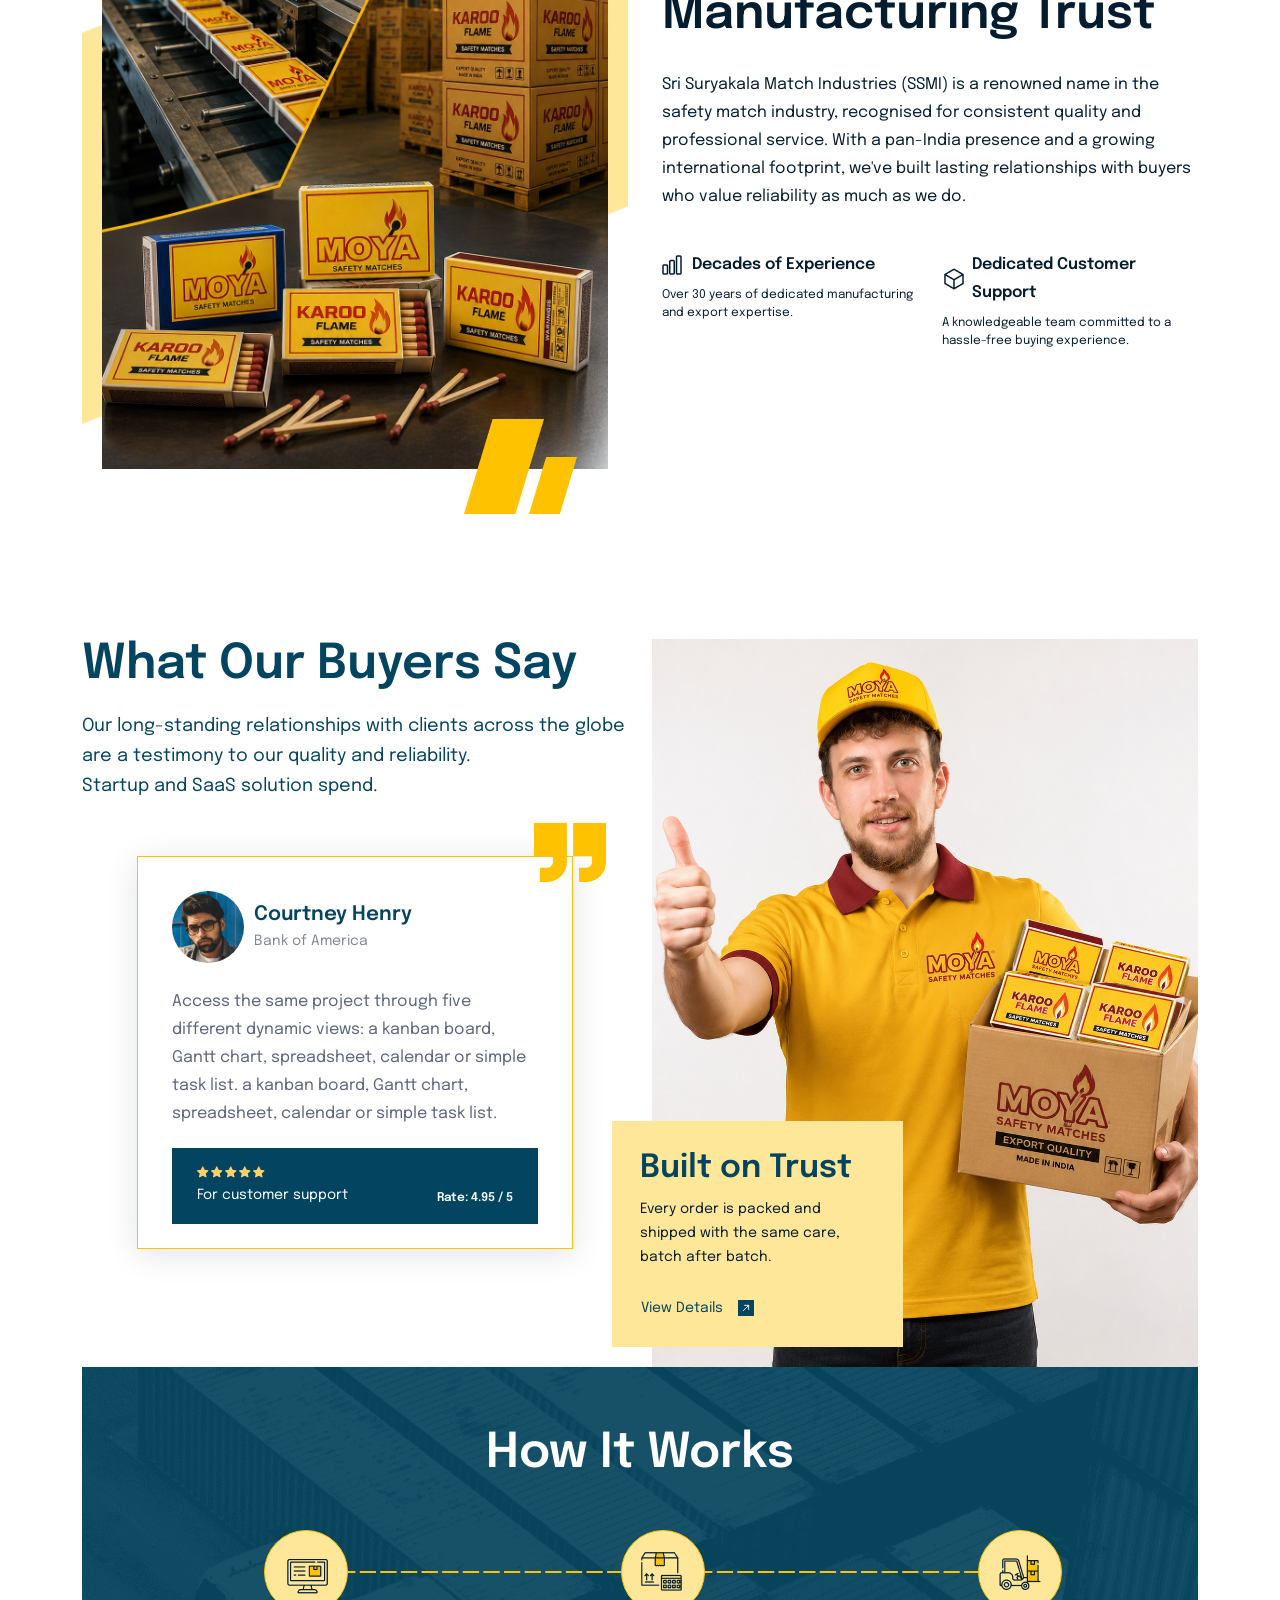
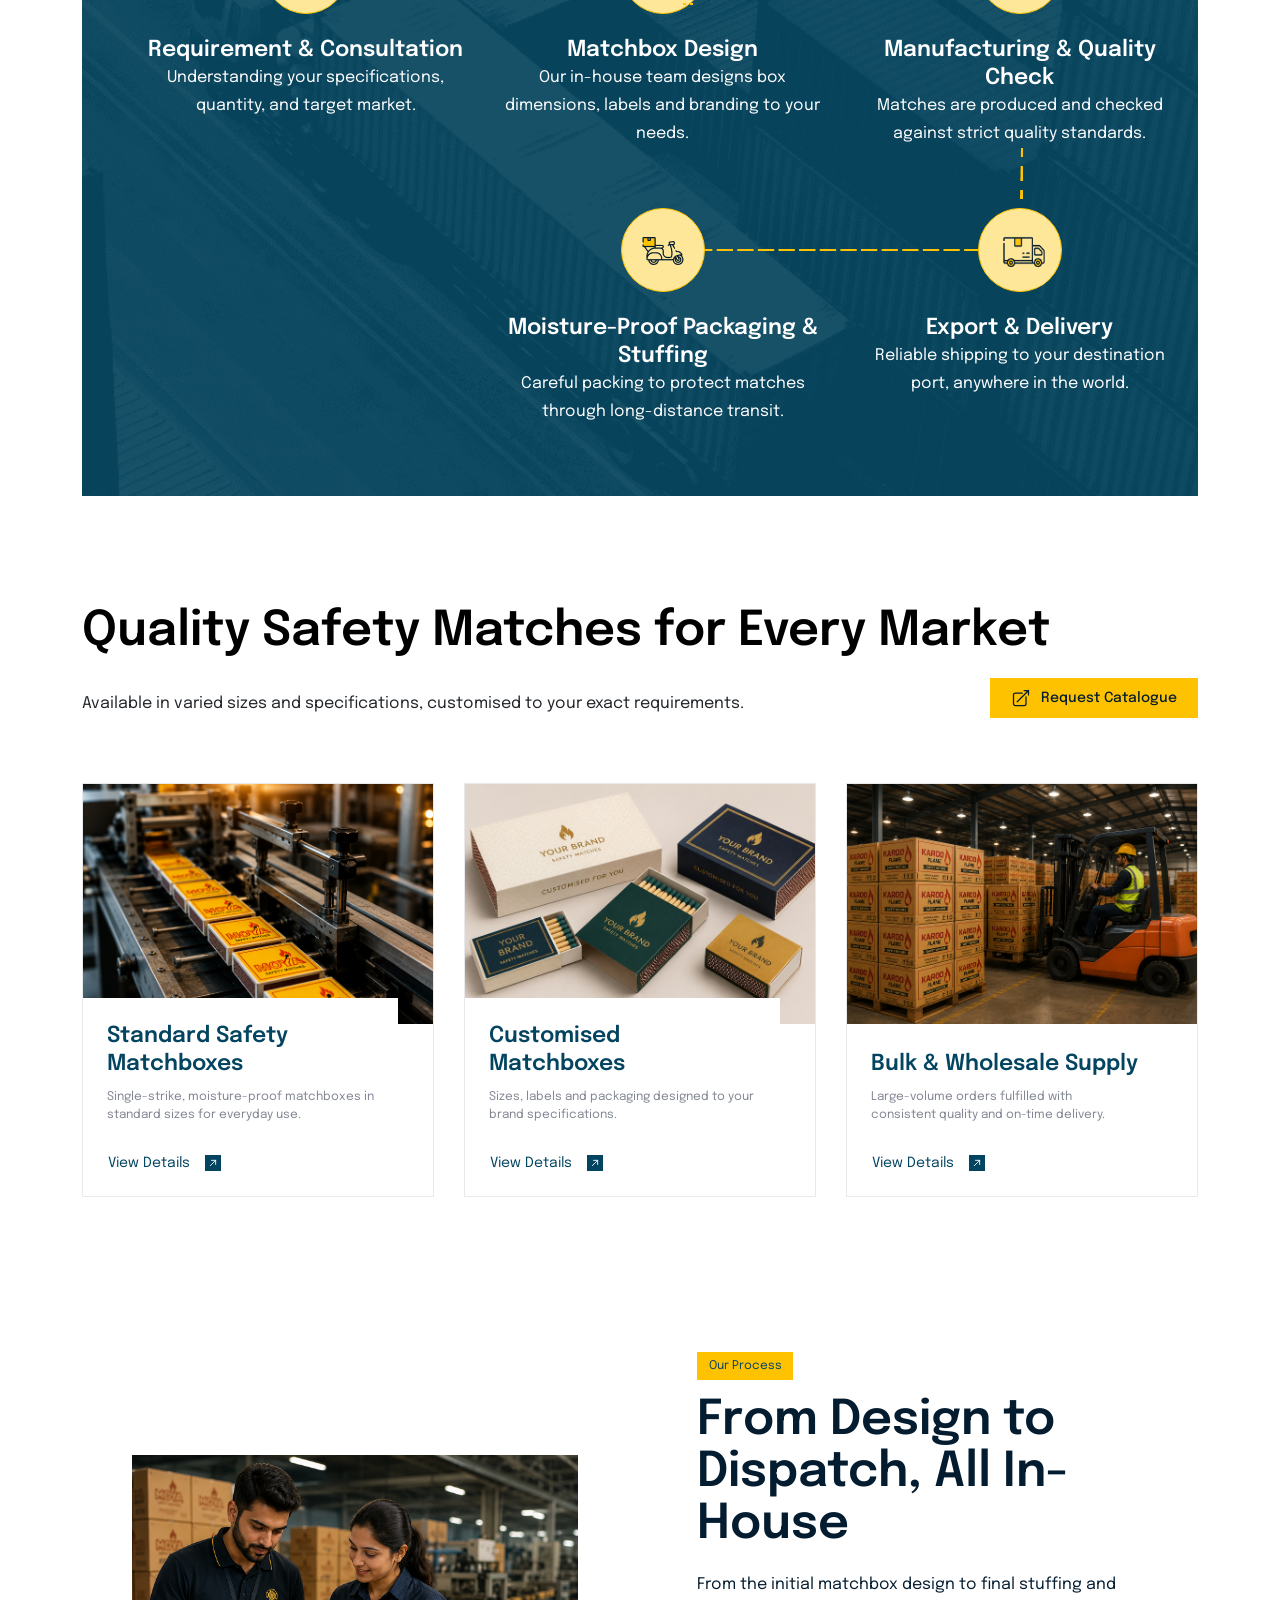
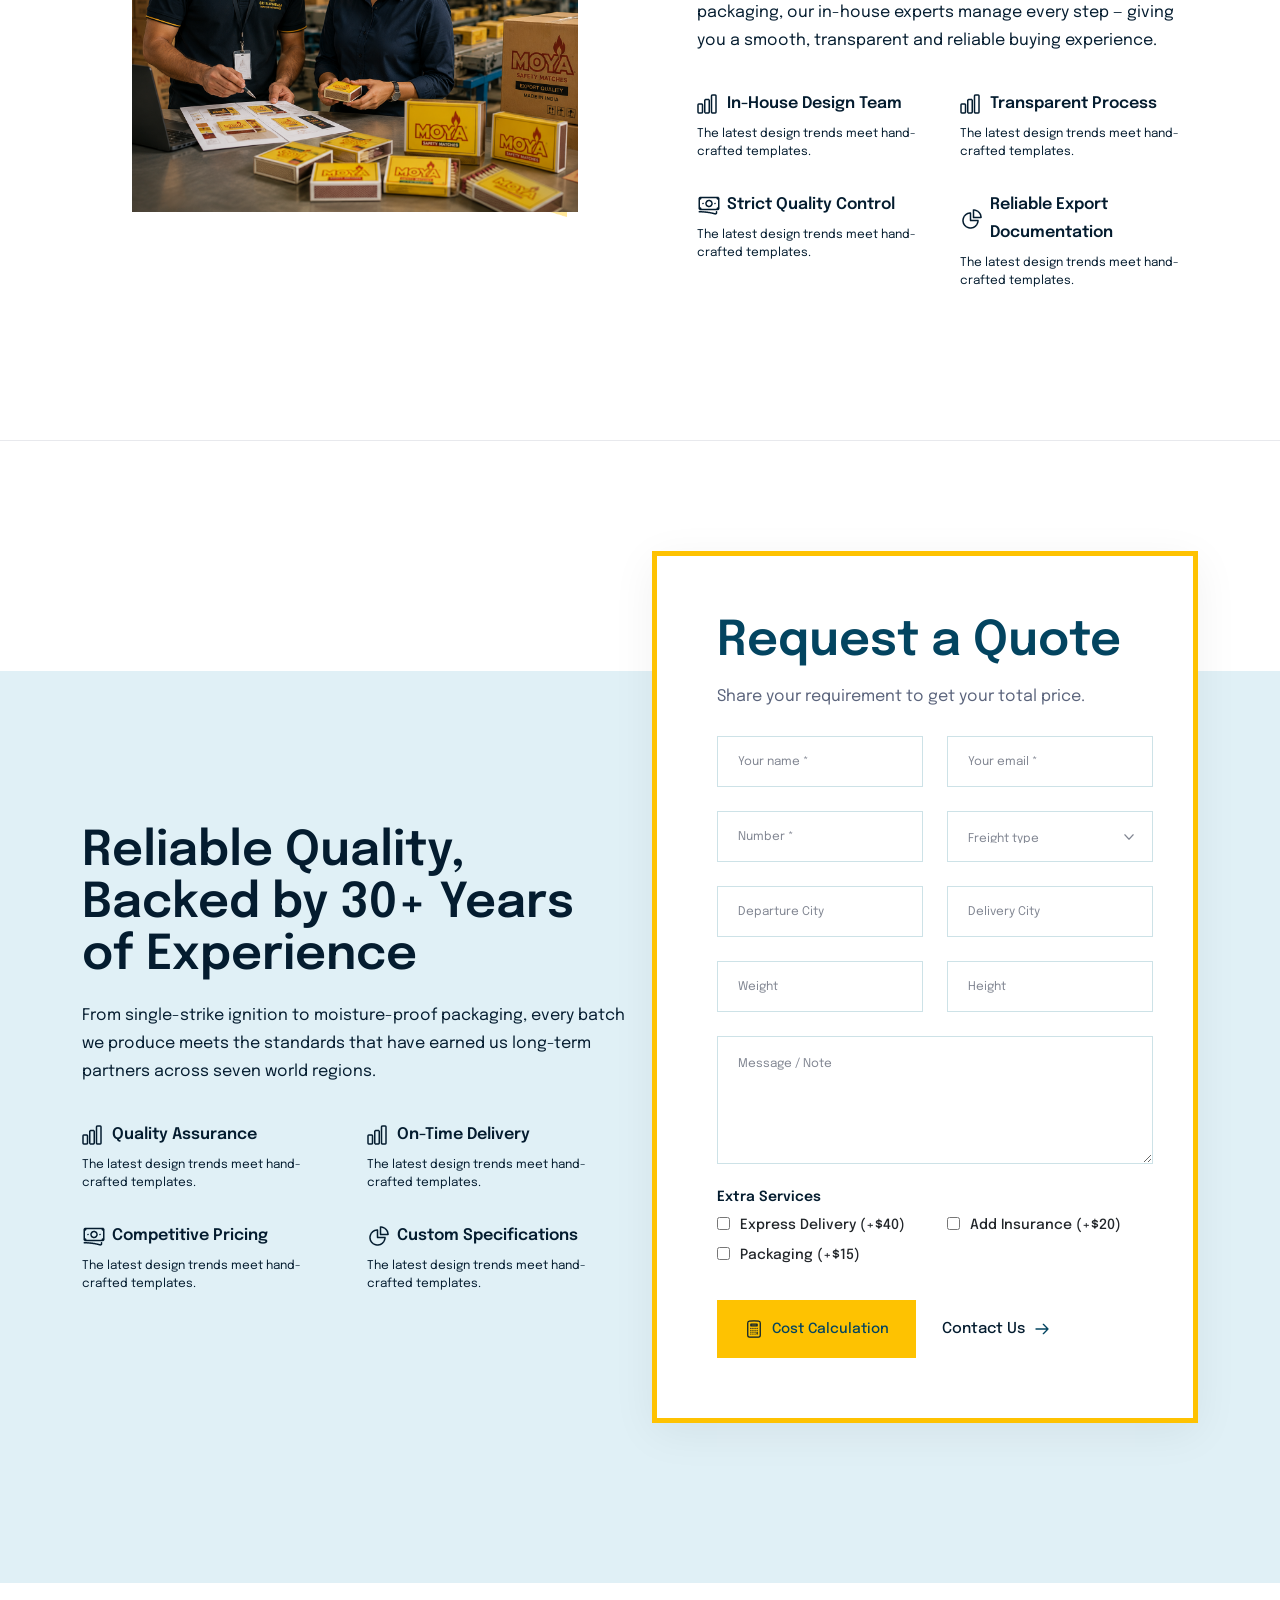
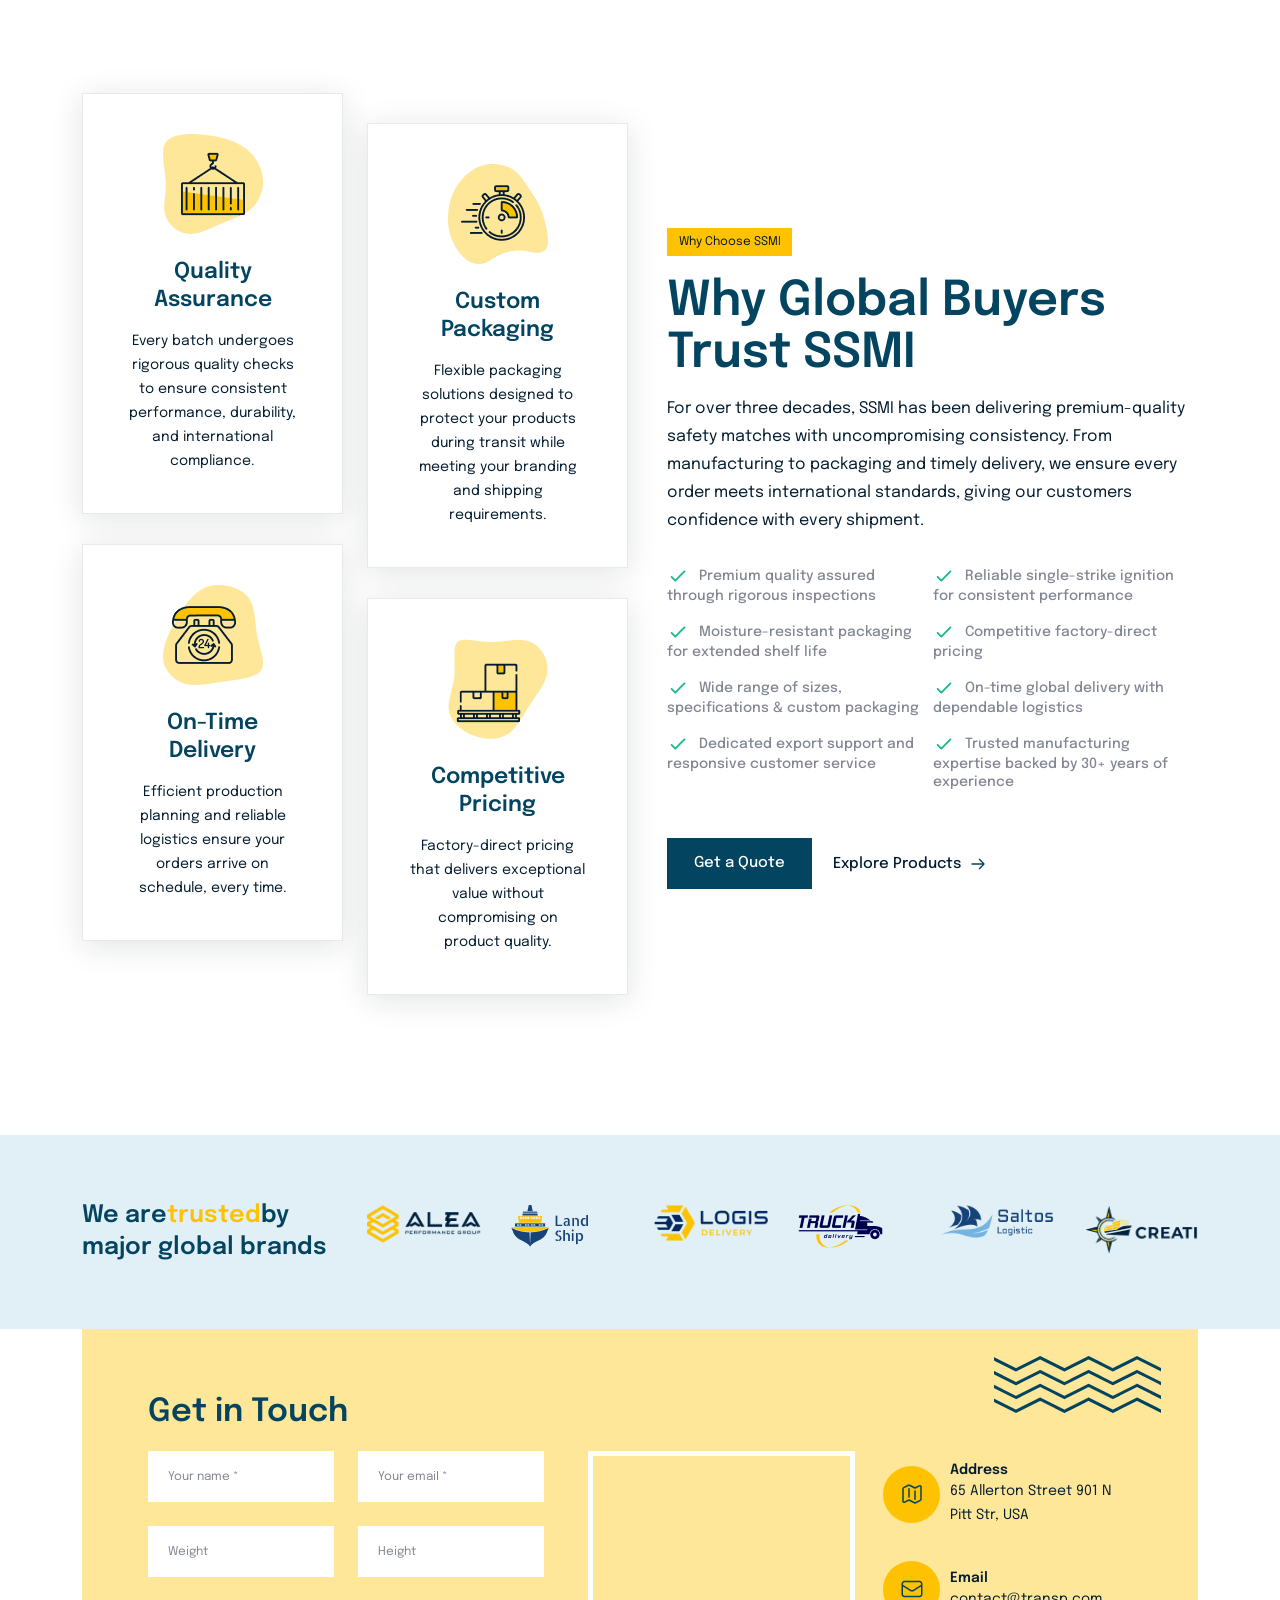
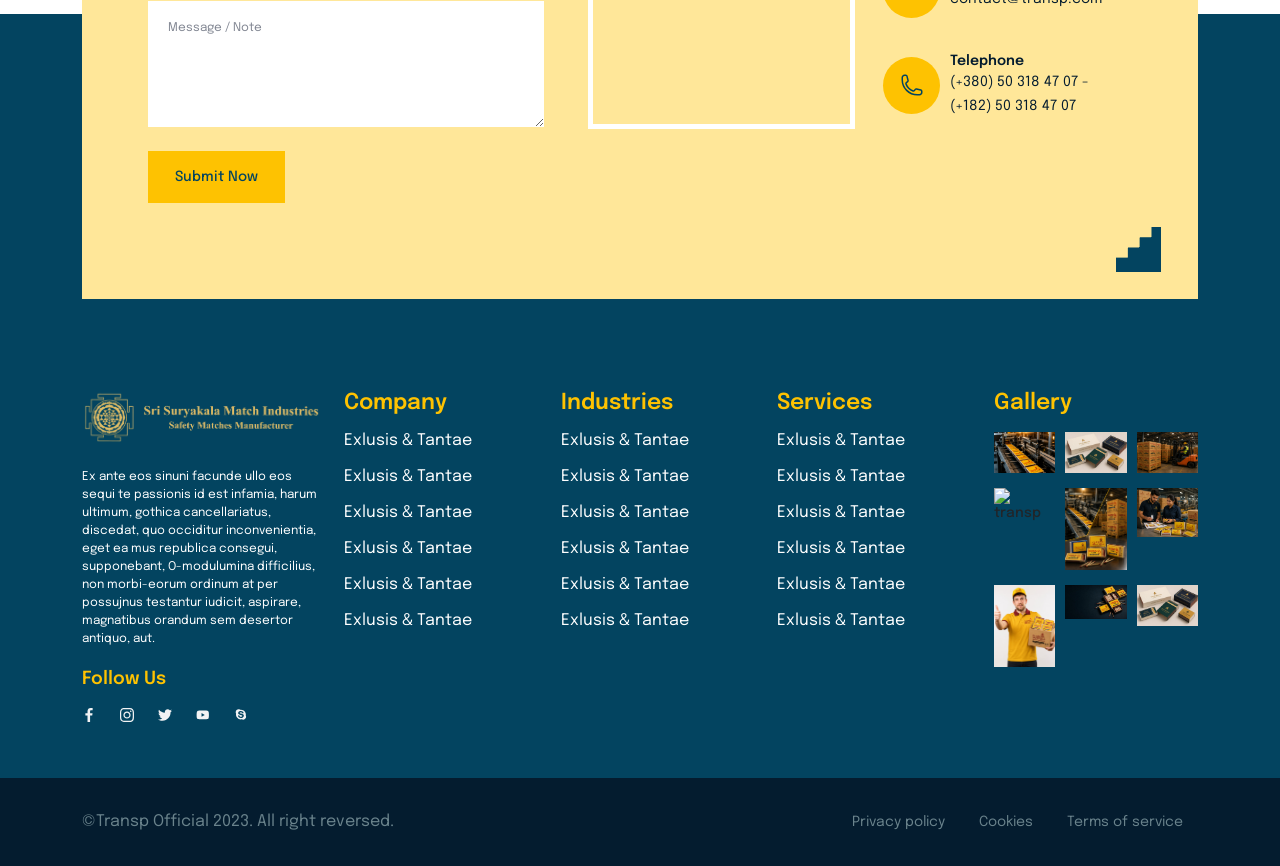
==== commit 8c644665: "Update homepage UI: comment out blog,update features and process sections, fix card image heights, u" ====
--- a/index.html
+++ b/index.html
@@ -1,226 +1,163 @@
 <!DOCTYPE html>
 <html lang="en">
-  <head>
-    <meta charset="UTF-8">
-    <meta name="viewport" content="width=device-width, initial-scale=1, maximum-scale=1">
-    <meta http-equiv="X-UA-Compatible" content="ie=edge">
-    <meta name="msapplication-TileColor" content="#0E0E0E">
-    <meta name="template-color" content="#0E0E0E">
-    <meta name="description" content="Index page">
-    <meta name="keywords" content="index, page">
-    <meta name="author" content="">
-    <link rel="shortcut icon" type="image/x-icon" href="assets/imgs/template/favicon.svg">
-    <link href="assets/css/style.css?v=3.0.1" rel="stylesheet">
-    <title>Home - Transport Courier Logistics HTML Template</title>
-  </head>
-  <body>
-    <div id="preloader-active">
-      <div class="preloader d-flex align-items-center justify-content-center">
-        <div class="preloader-inner position-relative">
-          <div class="flip-square"></div>
-        </div>
+
+<head>
+  <meta charset="UTF-8">
+  <meta name="viewport" content="width=device-width, initial-scale=1, maximum-scale=1">
+  <meta http-equiv="X-UA-Compatible" content="ie=edge">
+  <meta name="msapplication-TileColor" content="#0E0E0E">
+  <meta name="template-color" content="#0E0E0E">
+  <meta name="description" content="Index page">
+  <meta name="keywords" content="index, page">
+  <meta name="author" content="">
+  <link rel="shortcut icon" type="image/x-icon" href="assets/imgs/template/logo.png">
+  <link href="assets/css/style.css?v=3.0.2" rel="stylesheet">
+  <style>
+    .cardGrid .cardImage img {
+      height: 240px !important;
+      object-fit: cover !important;
+    }
+  </style>
+  <title>Home - Suryakala</title>
+</head>
+
+<body>
+  <div id="preloader-active">
+    <div class="preloader d-flex align-items-center justify-content-center">
+      <div class="preloader-inner position-relative">
+        <div class="flip-square"></div>
       </div>
     </div>
-    <div class="top-bar-style-3">
-      <div class="box-bar bg-grey-900">
-        <div class="container position-relative">
-          <div class="row align-items-center"> 
-            <div class="col-lg-7 col-md-8 col-sm-5 col-4"> <a class="phone-icon mr-45" href="tel:+01-246-357">
-                <svg fill="none" stroke="currentColor" stroke-width="1.5" viewbox="0 0 24 24" xmlns="http://www.w3.org/2000/svg" aria-hidden="true">
-                  <path stroke-linecap="round" stroke-linejoin="round" d="M2.25 6.75c0 8.284 6.716 15 15 15h2.25a2.25 2.25 0 002.25-2.25v-1.372c0-.516-.351-.966-.852-1.091l-4.423-1.106c-.44-.11-.902.055-1.173.417l-.97 1.293c-.282.376-.769.542-1.21.38a12.035 12.035 0 01-7.143-7.143c-.162-.441.004-.928.38-1.21l1.293-.97c.363-.271.527-.734.417-1.173L6.963 3.102a1.125 1.125 0 00-1.091-.852H4.5A2.25 2.25 0 002.25 4.5v2.25z"></path>
-                </svg>Contact line: +91-XXXXX XXXXX (Mon–Sat, 9am–6pm)</a><a class="email-icon" href="mailto:contact@transp.eu.com">
-                <svg fill="none" stroke="currentColor" stroke-width="1.5" viewbox="0 0 24 24" xmlns="http://www.w3.org/2000/svg" aria-hidden="true">
-                  <path stroke-linecap="round" stroke-linejoin="round" d="M21.75 6.75v10.5a2.25 2.25 0 01-2.25 2.25h-15a2.25 2.25 0 01-2.25-2.25V6.75m19.5 0A2.25 2.25 0 0019.5 4.5h-15a2.25 2.25 0 00-2.25 2.25m19.5 0v.243a2.25 2.25 0 01-1.07 1.916l-7.5 4.615a2.25 2.25 0 01-2.36 0L3.32 8.91a2.25 2.25 0 01-1.07-1.916V6.75"></path>
-                </svg>info@ssmimatches.com</a></div>
-            <div class="col-lg-5 col-md-4 col-sm-7 col-8 text-end"><a class="icon-socials icon-twitter2" href="#">
-                <svg class="bi bi-twitter" xmlns="http://www.w3.org/2000/svg" width="14" height="14" fill="" viewbox="0 0 16 16">
-                  <path d="M5.026 15c6.038 0 9.341-5.003 9.341-9.334 0-.14 0-.282-.006-.422A6.685 6.685 0 0 0 16 3.542a6.658 6.658 0 0 1-1.889.518 3.301 3.301 0 0 0 1.447-1.817 6.533 6.533 0 0 1-2.087.793A3.286 3.286 0 0 0 7.875 6.03a9.325 9.325 0 0 1-6.767-3.429 3.289 3.289 0 0 0 1.018 4.382A3.323 3.323 0 0 1 .64 6.575v.045a3.288 3.288 0 0 0 2.632 3.218 3.203 3.203 0 0 1-.865.115 3.23 3.23 0 0 1-.614-.057 3.283 3.283 0 0 0 3.067 2.277A6.588 6.588 0 0 1 .78 13.58a6.32 6.32 0 0 1-.78-.045A9.344 9.344 0 0 0 5.026 15z"></path>
-                </svg></a><a class="icon-socials icon-facebook2" href="#">
-                <svg xmlns="http://www.w3.org/2000/svg" width="14" height="14" viewbox="0 0 24 24">
-                  <path d="M9 8h-3v4h3v12h5v-12h3.642l.358-4h-4v-1.667c0-.955.192-1.333 1.115-1.333h2.885v-5h-3.808c-3.596 0-5.192 1.583-5.192 4.615v3.385z"></path>
-                </svg></a><a class="icon-socials icon-instagram2" href="#">
-                <svg class="bi bi-instagram" xmlns="http://www.w3.org/2000/svg" width="14" height="14" viewbox="0 0 24 24">
-                  <path d="M12 2.163c3.204 0 3.584.012 4.85.07 3.252.148 4.771 1.691 4.919 4.919.058 1.265.069 1.645.069 4.849 0 3.205-.012 3.584-.069 4.849-.149 3.225-1.664 4.771-4.919 4.919-1.266.058-1.644.07-4.85.07-3.204 0-3.584-.012-4.849-.07-3.26-.149-4.771-1.699-4.919-4.92-.058-1.265-.07-1.644-.07-4.849 0-3.204.013-3.583.07-4.849.149-3.227 1.664-4.771 4.919-4.919 1.266-.057 1.645-.069 4.849-.069zm0-2.163c-3.259 0-3.667.014-4.947.072-4.358.2-6.78 2.618-6.98 6.98-.059 1.281-.073 1.689-.073 4.948 0 3.259.014 3.668.072 4.948.2 4.358 2.618 6.78 6.98 6.98 1.281.058 1.689.072 4.948.072 3.259 0 3.668-.014 4.948-.072 4.354-.2 6.782-2.618 6.979-6.98.059-1.28.073-1.689.073-4.948 0-3.259-.014-3.667-.072-4.947-.196-4.354-2.617-6.78-6.979-6.98-1.281-.059-1.69-.073-4.949-.073zm0 5.838c-3.403 0-6.162 2.759-6.162 6.162s2.759 6.163 6.162 6.163 6.162-2.759 6.162-6.163c0-3.403-2.759-6.162-6.162-6.162zm0 10.162c-2.209 0-4-1.79-4-4 0-2.209 1.791-4 4-4s4 1.791 4 4c0 2.21-1.791 4-4 4zm6.406-11.845c-.796 0-1.441.645-1.441 1.44s.645 1.44 1.441 1.44c.795 0 1.439-.645 1.439-1.44s-.644-1.44-1.439-1.44z"></path>
-                </svg></a><a class="icon-socials icon-youtube2" href="#">
-                <svg class="bi bi-youtube" xmlns="http://www.w3.org/2000/svg" width="14" height="14" viewbox="0 0 24 24">
-                  <path d="M19.615 3.184c-3.604-.246-11.631-.245-15.23 0-3.897.266-4.356 2.62-4.385 8.816.029 6.185.484 8.549 4.385 8.816 3.6.245 11.626.246 15.23 0 3.897-.266 4.356-2.62 4.385-8.816-.029-6.185-.484-8.549-4.385-8.816zm-10.615 12.816v-8l8 3.993-8 4.007z"></path>
-                </svg></a><a class="icon-socials icon-skype2" href="#">
-                <svg xmlns="http://www.w3.org/2000/svg" width="14" height="14" viewbox="0 0 24 24">
-                  <path d="M22.987 13.966c1.357-7.765-5.416-14.412-13.052-12.979-5.821-3.561-12.503 3.226-8.935 9.029-1.387 7.747 5.384 14.48 13.083 13.01 5.832 3.536 12.493-3.26 8.904-9.06zm-10.603 5.891c-3.181 0-6.378-1.448-6.362-3.941.005-.752.564-1.442 1.309-1.442 1.873 0 1.855 2.795 4.837 2.795 2.093 0 2.807-1.146 2.807-1.944 0-2.886-9.043-1.117-9.043-6.543 0-2.938 2.402-4.962 6.179-4.741 3.602.213 5.713 1.803 5.917 3.289.101.971-.542 1.727-1.659 1.727-1.628 0-1.795-2.181-4.6-2.181-1.266 0-2.334.528-2.334 1.674 0 2.395 8.99 1.005 8.99 6.276-.001 3.039-2.423 5.031-6.041 5.031z"></path>
-                </svg></a></div>
-          </div>
+  </div>
+  <div class="top-bar-style-3">
+    <div class="box-bar bg-grey-900">
+      <div class="container position-relative">
+        <div class="row align-items-center">
+          <div class="col-lg-7 col-md-8 col-sm-5 col-4"> <a class="phone-icon mr-45" href="tel:+01-246-357">
+              <svg fill="none" stroke="currentColor" stroke-width="1.5" viewbox="0 0 24 24"
+                xmlns="http://www.w3.org/2000/svg" aria-hidden="true">
+                <path stroke-linecap="round" stroke-linejoin="round"
+                  d="M2.25 6.75c0 8.284 6.716 15 15 15h2.25a2.25 2.25 0 002.25-2.25v-1.372c0-.516-.351-.966-.852-1.091l-4.423-1.106c-.44-.11-.902.055-1.173.417l-.97 1.293c-.282.376-.769.542-1.21.38a12.035 12.035 0 01-7.143-7.143c-.162-.441.004-.928.38-1.21l1.293-.97c.363-.271.527-.734.417-1.173L6.963 3.102a1.125 1.125 0 00-1.091-.852H4.5A2.25 2.25 0 002.25 4.5v2.25z">
+                </path>
+              </svg>Contact line: +91-XXXXX XXXXX (Mon–Sat, 9am–6pm)</a><a class="email-icon"
+              href="mailto:contact@transp.eu.com">
+              <svg fill="none" stroke="currentColor" stroke-width="1.5" viewbox="0 0 24 24"
+                xmlns="http://www.w3.org/2000/svg" aria-hidden="true">
+                <path stroke-linecap="round" stroke-linejoin="round"
+                  d="M21.75 6.75v10.5a2.25 2.25 0 01-2.25 2.25h-15a2.25 2.25 0 01-2.25-2.25V6.75m19.5 0A2.25 2.25 0 0019.5 4.5h-15a2.25 2.25 0 00-2.25 2.25m19.5 0v.243a2.25 2.25 0 01-1.07 1.916l-7.5 4.615a2.25 2.25 0 01-2.36 0L3.32 8.91a2.25 2.25 0 01-1.07-1.916V6.75">
+                </path>
+              </svg>info@ssmimatches.com</a></div>
+          <div class="col-lg-5 col-md-4 col-sm-7 col-8 text-end"><a class="icon-socials icon-twitter2" href="#">
+              <svg class="bi bi-twitter" xmlns="http://www.w3.org/2000/svg" width="14" height="14" fill=""
+                viewbox="0 0 16 16">
+                <path
+                  d="M5.026 15c6.038 0 9.341-5.003 9.341-9.334 0-.14 0-.282-.006-.422A6.685 6.685 0 0 0 16 3.542a6.658 6.658 0 0 1-1.889.518 3.301 3.301 0 0 0 1.447-1.817 6.533 6.533 0 0 1-2.087.793A3.286 3.286 0 0 0 7.875 6.03a9.325 9.325 0 0 1-6.767-3.429 3.289 3.289 0 0 0 1.018 4.382A3.323 3.323 0 0 1 .64 6.575v.045a3.288 3.288 0 0 0 2.632 3.218 3.203 3.203 0 0 1-.865.115 3.23 3.23 0 0 1-.614-.057 3.283 3.283 0 0 0 3.067 2.277A6.588 6.588 0 0 1 .78 13.58a6.32 6.32 0 0 1-.78-.045A9.344 9.344 0 0 0 5.026 15z">
+                </path>
+              </svg></a><a class="icon-socials icon-facebook2" href="#">
+              <svg xmlns="http://www.w3.org/2000/svg" width="14" height="14" viewbox="0 0 24 24">
+                <path
+                  d="M9 8h-3v4h3v12h5v-12h3.642l.358-4h-4v-1.667c0-.955.192-1.333 1.115-1.333h2.885v-5h-3.808c-3.596 0-5.192 1.583-5.192 4.615v3.385z">
+                </path>
+              </svg></a><a class="icon-socials icon-instagram2" href="#">
+              <svg class="bi bi-instagram" xmlns="http://www.w3.org/2000/svg" width="14" height="14"
+                viewbox="0 0 24 24">
+                <path
+                  d="M12 2.163c3.204 0 3.584.012 4.85.07 3.252.148 4.771 1.691 4.919 4.919.058 1.265.069 1.645.069 4.849 0 3.205-.012 3.584-.069 4.849-.149 3.225-1.664 4.771-4.919 4.919-1.266.058-1.644.07-4.85.07-3.204 0-3.584-.012-4.849-.07-3.26-.149-4.771-1.699-4.919-4.92-.058-1.265-.07-1.644-.07-4.849 0-3.204.013-3.583.07-4.849.149-3.227 1.664-4.771 4.919-4.919 1.266-.057 1.645-.069 4.849-.069zm0-2.163c-3.259 0-3.667.014-4.947.072-4.358.2-6.78 2.618-6.98 6.98-.059 1.281-.073 1.689-.073 4.948 0 3.259.014 3.668.072 4.948.2 4.358 2.618 6.78 6.98 6.98 1.281.058 1.689.072 4.948.072 3.259 0 3.668-.014 4.948-.072 4.354-.2 6.782-2.618 6.979-6.98.059-1.28.073-1.689.073-4.948 0-3.259-.014-3.667-.072-4.947-.196-4.354-2.617-6.78-6.979-6.98-1.281-.059-1.69-.073-4.949-.073zm0 5.838c-3.403 0-6.162 2.759-6.162 6.162s2.759 6.163 6.162 6.163 6.162-2.759 6.162-6.163c0-3.403-2.759-6.162-6.162-6.162zm0 10.162c-2.209 0-4-1.79-4-4 0-2.209 1.791-4 4-4s4 1.791 4 4c0 2.21-1.791 4-4 4zm6.406-11.845c-.796 0-1.441.645-1.441 1.44s.645 1.44 1.441 1.44c.795 0 1.439-.645 1.439-1.44s-.644-1.44-1.439-1.44z">
+                </path>
+              </svg></a><a class="icon-socials icon-youtube2" href="#">
+              <svg class="bi bi-youtube" xmlns="http://www.w3.org/2000/svg" width="14" height="14" viewbox="0 0 24 24">
+                <path
+                  d="M19.615 3.184c-3.604-.246-11.631-.245-15.23 0-3.897.266-4.356 2.62-4.385 8.816.029 6.185.484 8.549 4.385 8.816 3.6.245 11.626.246 15.23 0 3.897-.266 4.356-2.62 4.385-8.816-.029-6.185-.484-8.549-4.385-8.816zm-10.615 12.816v-8l8 3.993-8 4.007z">
+                </path>
+              </svg></a><a class="icon-socials icon-skype2" href="#">
+              <svg xmlns="http://www.w3.org/2000/svg" width="14" height="14" viewbox="0 0 24 24">
+                <path
+                  d="M22.987 13.966c1.357-7.765-5.416-14.412-13.052-12.979-5.821-3.561-12.503 3.226-8.935 9.029-1.387 7.747 5.384 14.48 13.083 13.01 5.832 3.536 12.493-3.26 8.904-9.06zm-10.603 5.891c-3.181 0-6.378-1.448-6.362-3.941.005-.752.564-1.442 1.309-1.442 1.873 0 1.855 2.795 4.837 2.795 2.093 0 2.807-1.146 2.807-1.944 0-2.886-9.043-1.117-9.043-6.543 0-2.938 2.402-4.962 6.179-4.741 3.602.213 5.713 1.803 5.917 3.289.101.971-.542 1.727-1.659 1.727-1.628 0-1.795-2.181-4.6-2.181-1.266 0-2.334.528-2.334 1.674 0 2.395 8.99 1.005 8.99 6.276-.001 3.039-2.423 5.031-6.041 5.031z">
+                </path>
+              </svg></a></div>
         </div>
       </div>
     </div>
-    <header class="header sticky-bar">
-      <div class="container">
-        <div class="main-header">
-          <div class="header-left">
-            <div class="header-logo"><a class="d-flex" href="index.html"><img alt="Ecom" src="assets/imgs/template/logo.png"></a></div>
-            <div class="header-nav">
-              <nav class="nav-main-menu d-none d-xl-block">
-                <ul class="main-menu">
-                  <li><a class="active" href="index.html">Home</a>
-                  
-                  </li>
-                  <li><a href="#">About Us</a></li>
-                  <li><a href="#">Product</a>
-                    <!-- <div class="sub-menu five-col">
-                      <div class="menu-col">
-                        <h6 class="color-brand-2 mb-15">Sea Forwarding</h6>
-                        <div class="menu-image"><img src="assets/imgs/page/homepage1/menu1.png" alt="transp"></div>
-                        <ul class="megamenu">
-                          <li><a href="#">Container Shipping</a></li>
-                          <li><a href="#">Bulk Shipping</a></li>
-                          <li><a href="#">Roll-on/Roll-off Shipping</a></li>
-                          <li><a href="#">Break Bulk Shipping</a></li>
-                          <li><a href="#">Project Cargo Shipping</a></li>
-                        </ul>
-                      </div>
-                      <div class="menu-col">
-                        <h6 class="color-brand-2 mb-15">Air Freight Forwarding</h6>
-                        <div class="menu-image"><img src="assets/imgs/page/homepage1/menu2.png" alt="transp"></div>
-                        <ul class="megamenu">
-                          <li><a href="#">General Cargo</a></li>
-                          <li><a href="#">Express Shipping</a></li>
-                          <li><a href="#">Dangerous Goods</a></li>
-                          <li><a href="#">Oversized Cargo</a></li>
-                          <li><a href="#">Perishable Goods</a></li>
-                        </ul>
-                      </div>
-                      <div class="menu-col">
-                        <h6 class="color-brand-2 mb-15">Land Transportation</h6>
-                        <div class="menu-image"><img src="assets/imgs/page/homepage1/menu3.png" alt="transp"></div>
-                        <ul class="megamenu">
-                          <li><a href="#">Road Freight</a></li>
-                          <li><a href="#">Rail Freight</a></li>
-                          <li><a href="#">Intermodal Transportation</a></li>
-                          <li><a href="#">Less-than-Truckload (LTL) Shipping</a></li>
-                          <li><a href="#">Specialized Transportation</a></li>
-                        </ul>
-                      </div>
-                      <div class="menu-col">
-                        <h6 class="color-brand-2 mb-15">Railway Logistics</h6>
-                        <div class="menu-image"><img src="assets/imgs/page/homepage1/menu4.png" alt="transp"></div>
-                        <ul class="megamenu">
-                          <li><a href="#">Rail Freight Transportation</a></li>
-                          <li><a href="#">Rail Terminal Services</a></li>
-                          <li><a href="#">Rail Freight Forwarding</a></li>
-                          <li><a href="#">Intermodal Transportation</a></li>
-                          <li><a href="#">Rail Logistics Consulting</a></li>
-                        </ul>
-                      </div>
-                      <div class="menu-col">
-                        <h6 class="color-brand-2 mb-15">Warehouse</h6>
-                        <div class="menu-image"><img src="assets/imgs/page/homepage1/menu5.png" alt="transp"></div>
-                        <ul class="megamenu">
-                          <li><a href="#">Warehousing</a></li>
-                          <li><a href="#">Distribution Center Operations</a></li>
-                          <li><a href="#">E-Commerce Fulfillment</a></li>
-                          <li><a href="#">Reverse Logistics</a></li>
-                          <li><a href="#">Inventory Management</a></li>
-                        </ul>
-                      </div>
-                    </div> -->
-                  </li>
-                  <!-- <li class="has-children"><a href="#">Pages</a>
-                    <ul class="sub-menu">
-                      <li><a href="service-detail.html">Service Detail</a></li>
-                      <li><a href="trackyourparcel.html">Track Your Parcel</a></li>
-                      <li><a href="workprocess.html">Work Process</a></li>
-                      <li><a href="request-a-quote.html">Request a quote</a></li>
-                      <li><a href="our-team.html">Our team</a></li>
-                      <li><a href="faqs.html">FAQ's</a></li>
-                      <li><a href="trackyourparcel.html">Track Your Parcel</a></li>
-                      <li><a href="register.html">Register</a></li>
-                      <li><a href="login.html">Login</a></li>
-                      <li><a href="comingsoon.html">Coming soon</a></li>
-                      <li><a href="newsletter.html">Newsletter</a></li>
-                      <li><a href="404.html">Error 404</a></li>
-                    </ul>
-                  </li> -->
-                  <li class="has-children"><a href="#">Gallery</a>
-                    <ul class="sub-menu">
-                      <li><a href="#">Blog Details</a></li>
-                    </ul>
-                  </li>
-                  <li><a href="#">Contact</a></li>
+  </div>
+  <header class="header sticky-bar">
+    <div class="container">
+      <div class="main-header">
+        <div class="header-left">
+          <div class="header-logo"><a class="d-flex" href="index.html"><img alt="Ecom"
+                src="assets/imgs/template/logo.png"></a></div>
+          <div class="header-nav">
+            <nav class="nav-main-menu d-none d-xl-block">
+              <ul class="main-menu">
+                <li><a class="active" href="index.html">Home</a></li>
+                <li><a href="#about">About Us</a></li>
+                <li><a href="#products">Product</a></li>
+                <li><a href="#gallery">Gallery</a></li>
+                <li><a href="#contact">Contact</a></li>
+              </ul>
+            </nav>
+            <div class="burger-icon burger-icon-white"><span class="burger-icon-top"></span><span
+                class="burger-icon-mid"></span><span class="burger-icon-bottom"></span></div>
+          </div>
+          <div class="header-right">
+            <div class="d-inline-block box-dropdown-cart"><span class="font-lg icon-list icon-account"><span
+                  class="font-sm color-grey-900 arrow-down">
+                  <svg fill="none" stroke="currentColor" stroke-width="1.5" viewbox="0 0 24 24"
+                    xmlns="http://www.w3.org/2000/svg" aria-hidden="true">
+                    <path stroke-linecap="round" stroke-linejoin="round"
+                      d="M12 21a9.004 9.004 0 008.716-6.747M12 21a9.004 9.004 0 01-8.716-6.747M12 21c2.485 0 4.5-4.03 4.5-9S14.485 3 12 3m0 18c-2.485 0-4.5-4.03-4.5-9S9.515 3 12 3m0 0a8.997 8.997 0 017.843 4.582M12 3a8.997 8.997 0 00-7.843 4.582m15.686 0A11.953 11.953 0 0112 10.5c-2.998 0-5.74-1.1-7.843-2.918m15.686 0A8.959 8.959 0 0121 12c0 .778-.099 1.533-.284 2.253m0 0A17.919 17.919 0 0112 16.5c-3.162 0-6.133-.815-8.716-2.247m0 0A9.015 9.015 0 013 12c0-1.605.42-3.113 1.157-4.418">
+                    </path>
+                  </svg>English</span></span>
+              <div class="dropdown-account">
+                <ul>
+                  <li><a class="font-md" href="#"><img src="assets/imgs/template/icons/en.png" alt="transp">
+                      English</a></li>
+                  <li><a class="font-md" href="#"><img src="assets/imgs/template/icons/fr.png" alt="transp">
+                      French</a></li>
+                  <li><a class="font-md" href="#"><img src="assets/imgs/template/icons/cn.png" alt="transp">
+                      Chiness</a></li>
                 </ul>
-              </nav>
-              <div class="burger-icon burger-icon-white"><span class="burger-icon-top"></span><span class="burger-icon-mid"></span><span class="burger-icon-bottom"></span></div>
-            </div>
-            <div class="header-right">
-              <div class="d-inline-block box-dropdown-cart"><span class="font-lg icon-list icon-account"><span class="font-sm color-grey-900 arrow-down"> 
-                    <svg fill="none" stroke="currentColor" stroke-width="1.5" viewbox="0 0 24 24" xmlns="http://www.w3.org/2000/svg" aria-hidden="true">
-                      <path stroke-linecap="round" stroke-linejoin="round" d="M12 21a9.004 9.004 0 008.716-6.747M12 21a9.004 9.004 0 01-8.716-6.747M12 21c2.485 0 4.5-4.03 4.5-9S14.485 3 12 3m0 18c-2.485 0-4.5-4.03-4.5-9S9.515 3 12 3m0 0a8.997 8.997 0 017.843 4.582M12 3a8.997 8.997 0 00-7.843 4.582m15.686 0A11.953 11.953 0 0112 10.5c-2.998 0-5.74-1.1-7.843-2.918m15.686 0A8.959 8.959 0 0121 12c0 .778-.099 1.533-.284 2.253m0 0A17.919 17.919 0 0112 16.5c-3.162 0-6.133-.815-8.716-2.247m0 0A9.015 9.015 0 013 12c0-1.605.42-3.113 1.157-4.418"></path>
-                    </svg>English</span></span>
-                <div class="dropdown-account">
-                  <ul>
-                    <li><a class="font-md" href="#"><img src="assets/imgs/template/icons/en.png" alt="transp">
-                        English</a></li>
-                    <li><a class="font-md" href="#"><img src="assets/imgs/template/icons/fr.png" alt="transp">
-                        French</a></li>
-                    <li><a class="font-md" href="#"><img src="assets/imgs/template/icons/cn.png" alt="transp">
-                        Chiness</a></li>
-                  </ul>
-                </div>
-              </div>
-              <div class="d-none d-sm-inline-block">
-                <!-- <a class="btn btn-default mr-10 hover-up" href="login.html">Login</a> -->
-                <a class="btn btn-brand-1 d-none d-xl-inline-block hover-up" href="#">
-                  <svg fill="none" stroke="currentColor" stroke-width="1.5" viewbox="0 0 24 24" xmlns="http://www.w3.org/2000/svg" aria-hidden="true">
-                    <path stroke-linecap="round" stroke-linejoin="round" d="M9 12h3.75M9 15h3.75M9 18h3.75m3 .75H18a2.25 2.25 0 002.25-2.25V6.108c0-1.135-.845-2.098-1.976-2.192a48.424 48.424 0 00-1.123-.08m-5.801 0c-.065.21-.1.433-.1.664 0 .414.336.75.75.75h4.5a.75.75 0 00.75-.75 2.25 2.25 0 00-.1-.664m-5.8 0A2.251 2.251 0 0113.5 2.25H15c1.012 0 1.867.668 2.15 1.586m-5.8 0c-.376.023-.75.05-1.124.08C9.095 4.01 8.25 4.973 8.25 6.108V8.25m0 0H4.875c-.621 0-1.125.504-1.125 1.125v11.25c0 .621.504 1.125 1.125 1.125h9.75c.621 0 1.125-.504 1.125-1.125V9.375c0-.621-.504-1.125-1.125-1.125H8.25zM6.75 12h.008v.008H6.75V12zm0 3h.008v.008H6.75V15zm0 3h.008v.008H6.75V18z"> </path>
-                  </svg>Get a quote</a></div>
-            </div>
-          </div>
-        </div>
-      </div>
-    </header>
-    <div class="mobile-header-active mobile-header-wrapper-style perfect-scrollbar">
-      <div class="mobile-header-wrapper-inner">
-        <div class="mobile-header-content-area">
-          <div class="mobile-logo"><a class="btn btn-brand-1 hover-up" href="#">
-              <svg fill="none" stroke="currentColor" stroke-width="1.5" viewbox="0 0 24 24" xmlns="http://www.w3.org/2000/svg" aria-hidden="true">
-                <path stroke-linecap="round" stroke-linejoin="round" d="M9 12h3.75M9 15h3.75M9 18h3.75m3 .75H18a2.25 2.25 0 002.25-2.25V6.108c0-1.135-.845-2.098-1.976-2.192a48.424 48.424 0 00-1.123-.08m-5.801 0c-.065.21-.1.433-.1.664 0 .414.336.75.75.75h4.5a.75.75 0 00.75-.75 2.25 2.25 0 00-.1-.664m-5.8 0A2.251 2.251 0 0113.5 2.25H15c1.012 0 1.867.668 2.15 1.586m-5.8 0c-.376.023-.75.05-1.124.08C9.095 4.01 8.25 4.973 8.25 6.108V8.25m0 0H4.875c-.621 0-1.125.504-1.125 1.125v11.25c0 .621.504 1.125 1.125 1.125h9.75c.621 0 1.125-.504 1.125-1.125V9.375c0-.621-.504-1.125-1.125-1.125H8.25zM6.75 12h.008v.008H6.75V12zm0 3h.008v.008H6.75V15zm0 3h.008v.008H6.75V18z"> </path>
-              </svg>Get a quote</a></div>
-          <div class="burger-icon"><span class="burger-icon-top"></span><span class="burger-icon-mid"></span><span class="burger-icon-bottom"></span></div>
-          <div class="perfect-scroll">
-            <div class="mobile-menu-wrap mobile-header-border">
-              <nav class="mt-15">
-                <ul class="mobile-menu font-heading">
-                  <li><a class="active" href="index.html">Home</a>
-                  
-                  </li>
-                  <li><a href="#">About</a></li>
-                  <li><a href="#">Product</a>
-                    <!-- <ul class="sub-menu">
-                      <li><a href="#">Service Details</a></li>
-                    </ul> -->
-                  </li>
-                  <!-- <li class="has-children"><a href="#">Pages</a>
-                    <ul class="sub-menu">
-                      <li><a href="trackyourparcel.html">Track Your Parcel</a></li>
-                      <li><a href="workprocess.html">Work Process</a></li>
-                      <li><a href="request-a-quote.html">Request a quote</a></li>
-                      <li><a href="our-team.html">Our team</a></li>
-                      <li><a href="faqs.html">FAQ's</a></li>
-                      <li><a href="trackyourparcel.html">Track Your Parcel</a></li>
-                      <li><a href="register.html">Register</a></li>
-                      <li><a href="login.html">Login</a></li>
-                      <li><a href="comingsoon.html">Coming soon</a></li>
-                      <li><a href="404.html">Error 404</a></li>
-                    </ul>
-                  </li> -->
-                  <li class="has-children"><a href="#">Gallery</a>
-                    <ul class="sub-menu">
-                      <li><a href="#">Blog Details</a></li>
-                    </ul>
-                  </li>
-                  <li><a href="#">Contact</a></li>
-                </ul>
-              </nav>
-            </div>
-            <!-- <div class="site-copyright color-grey-400 mt-0">
+              </div>
+            </div>
+            <div class="d-none d-sm-inline-block">
+              <!-- <a class="btn btn-default mr-10 hover-up" href="login.html">Login</a> -->
+              <a class="btn btn-brand-1 d-none d-xl-inline-block hover-up" href="#quote">
+                <svg fill="none" stroke="currentColor" stroke-width="1.5" viewbox="0 0 24 24"
+                  xmlns="http://www.w3.org/2000/svg" aria-hidden="true">
+                  <path stroke-linecap="round" stroke-linejoin="round"
+                    d="M9 12h3.75M9 15h3.75M9 18h3.75m3 .75H18a2.25 2.25 0 002.25-2.25V6.108c0-1.135-.845-2.098-1.976-2.192a48.424 48.424 0 00-1.123-.08m-5.801 0c-.065.21-.1.433-.1.664 0 .414.336.75.75.75h4.5a.75.75 0 00.75-.75 2.25 2.25 0 00-.1-.664m-5.8 0A2.251 2.251 0 0113.5 2.25H15c1.012 0 1.867.668 2.15 1.586m-5.8 0c-.376.023-.75.05-1.124.08C9.095 4.01 8.25 4.973 8.25 6.108V8.25m0 0H4.875c-.621 0-1.125.504-1.125 1.125v11.25c0 .621.504 1.125 1.125 1.125h9.75c.621 0 1.125-.504 1.125-1.125V9.375c0-.621-.504-1.125-1.125-1.125H8.25zM6.75 12h.008v.008H6.75V12zm0 3h.008v.008H6.75V15zm0 3h.008v.008H6.75V18z">
+                  </path>
+                </svg>Get a quote</a>
+            </div>
+          </div>
+        </div>
+      </div>
+    </div>
+  </header>
+  <div class="mobile-header-active mobile-header-wrapper-style perfect-scrollbar">
+    <div class="mobile-header-wrapper-inner">
+      <div class="mobile-header-content-area">
+        <div class="mobile-logo"><a class="btn btn-brand-1 hover-up" href="#quote">
+            <svg fill="none" stroke="currentColor" stroke-width="1.5" viewbox="0 0 24 24"
+              xmlns="http://www.w3.org/2000/svg" aria-hidden="true">
+              <path stroke-linecap="round" stroke-linejoin="round"
+                d="M9 12h3.75M9 15h3.75M9 18h3.75m3 .75H18a2.25 2.25 0 002.25-2.25V6.108c0-1.135-.845-2.098-1.976-2.192a48.424 48.424 0 00-1.123-.08m-5.801 0c-.065.21-.1.433-.1.664 0 .414.336.75.75.75h4.5a.75.75 0 00.75-.75 2.25 2.25 0 00-.1-.664m-5.8 0A2.251 2.251 0 0113.5 2.25H15c1.012 0 1.867.668 2.15 1.586m-5.8 0c-.376.023-.75.05-1.124.08C9.095 4.01 8.25 4.973 8.25 6.108V8.25m0 0H4.875c-.621 0-1.125.504-1.125 1.125v11.25c0 .621.504 1.125 1.125 1.125h9.75c.621 0 1.125-.504 1.125-1.125V9.375c0-.621-.504-1.125-1.125-1.125H8.25zM6.75 12h.008v.008H6.75V12zm0 3h.008v.008H6.75V15zm0 3h.008v.008H6.75V18z">
+              </path>
+            </svg>Get a quote</a></div>
+        <div class="burger-icon"><span class="burger-icon-top"></span><span class="burger-icon-mid"></span><span
+            class="burger-icon-bottom"></span></div>
+        <div class="perfect-scroll">
+          <div class="mobile-menu-wrap mobile-header-border">
+            <nav class="mt-15">
+              <ul class="mobile-menu font-heading">
+                <li><a class="active" href="index.html">Home</a></li>
+                <li><a href="#about">About</a></li>
+                <li><a href="#products">Product</a></li>
+                <li><a href="#gallery">Gallery</a></li>
+                <li><a href="#contact">Contact</a></li>
+              </ul>
+            </nav>
+          </div>
+          <!-- <div class="site-copyright color-grey-400 mt-0">
               <div class="box-download-app">
                 <p class="font-xs color-grey-900 mb-25">Download our Apps and get extra 15% Discount on your first Order…!</p>
                 <div class="mb-25">
@@ -229,651 +166,794 @@
               </div>
               <div class="mb-0"><span class="font-xs color-grey-500">©Transp Official 2023. All right reversed.</span></div>
             </div> -->
-          </div>
         </div>
       </div>
     </div>
-    <main class="main">
-      <section class="section d-block">
-        <div class="banner-1 banner-4" style="height: auto; min-height: 850px; padding-bottom: 80px; display: flex; align-items: center;">
-          <div class="container">
-            <div class="row align-items-center">
-              <div class="col-lg-8" style="position: relative; z-index: 2;">
-                <div class="d-flex align-items-center mb-15">
-                  <p class="font-md m-0" style="color: #F1C440; font-weight: 500; font-size: 16px;">Manufacturing & Export Excellence Since 1990s</p>
-                  <span class="d-none d-sm-inline-block" style="width:50px; height:1px; background-color:#F1C440; margin-left:15px;"></span>
-                </div>
-                <h1 class="color-white mb-25" style="font-size: clamp(2.2rem, 8vw, 4rem); font-weight: 700; line-height: 1.15; letter-spacing: -1px;">Premium Safety Matches,<br>Trusted Across Continents</h1>
-                <div class="row">
-                  <div class="col-lg-11">
-                    <p class="color-white mb-30" style="line-height: 1.7; font-size: 16px; opacity: 0.85; max-width: 600px;">For more than three decades, Sri Suryakala Match Industries has supplied high-quality, single-strike safety matches with moisture-proof packaging to buyers across Africa, the Middle East, Eastern Europe, South America, Central America, Asia and Oceania.</p>
-                  </div>
-                </div>
-                <div class="box-button mb-50 d-flex flex-wrap align-items-center" style="gap: 15px;">
-                  <a class="btn hover-up" href="#" style="background-color: #F1C440; color: #111; border-radius: 4px; padding: 14px 35px; font-weight: 600; text-decoration: none; font-size: 16px;">Get a Quote</a>
-                  <a class="btn hover-up d-flex align-items-center" href="#" style="color: #fff; text-decoration: none; font-weight: 500; font-size: 16px;">
-                    <span style="display: flex; align-items: center; justify-content: center; width: 45px; height: 45px; background-color: #F1C440; border-radius: 50%; margin-right: 15px;">
-                      <svg xmlns="http://www.w3.org/2000/svg" width="16" height="16" viewBox="0 0 24 24" fill="none" stroke="#fff" stroke-width="2" stroke-linecap="round" stroke-linejoin="round"><polygon points="5 3 19 12 5 21 5 3"></polygon></svg>
-                    </span>
-                    Explore Our Products
-                  </a>
-                </div>
-                
-                <!-- Features Card -->
-                <div class="features-card" style="background: rgba(255, 255, 255, 0.04); border: 1px solid rgba(255, 255, 255, 0.08); border-radius: 12px; padding: 25px 30px; backdrop-filter: blur(12px); max-width: 780px;">
-                  <div class="row gy-4 gx-3 align-items-center justify-content-between">
-                    <div class="col-6 col-md-auto">
-                      <div class="feature-item d-flex align-items-center">
-                        <div style="margin-right: 12px; color: #F1C440;">
-                          <svg width="28" height="28" viewBox="0 0 24 24" fill="none" stroke="currentColor" stroke-width="1.5" stroke-linecap="round" stroke-linejoin="round"><path d="M2 20a2 2 0 0 0 2 2h16a2 2 0 0 0 2-2V8l-7 5V8l-7 5V4a2 2 0 0 0-2-2H4a2 2 0 0 0-2 2Z"></path><path d="M17 18h1"></path><path d="M12 18h1"></path><path d="M7 18h1"></path></svg>
-                        </div>
-                        <div>
-                          <p class="m-0 color-white" style="font-size: 13px; line-height: 1.4; font-weight: 500; opacity: 0.9;">30+ Years<br>of Excellence</p>
-                        </div>
-                      </div>
-                    </div>
-                    
-                    <div class="d-none d-md-block col-auto" style="width: 1px; height: 35px; background: rgba(255, 255, 255, 0.15); padding: 0;"></div>
-                    
-                    <div class="col-6 col-md-auto">
-                      <div class="feature-item d-flex align-items-center">
-                        <div style="margin-right: 12px; color: #F1C440;">
-                          <svg width="28" height="28" viewBox="0 0 24 24" fill="none" stroke="currentColor" stroke-width="1.5" stroke-linecap="round" stroke-linejoin="round"><line x1="7" y1="17" x2="15" y2="9"></line><circle cx="17" cy="7" r="2"></circle><line x1="17" y1="17" x2="9" y2="9"></line><circle cx="7" cy="7" r="2"></circle></svg>
-                        </div>
-                        <div>
-                          <p class="m-0 color-white" style="font-size: 13px; line-height: 1.4; font-weight: 500; opacity: 0.9;">Premium Quality<br>& Safety</p>
-                        </div>
-                      </div>
-                    </div>
-                    
-                    <div class="d-none d-md-block col-auto" style="width: 1px; height: 35px; background: rgba(255, 255, 255, 0.15); padding: 0;"></div>
-                    
-                    <div class="col-6 col-md-auto">
-                      <div class="feature-item d-flex align-items-center">
-                        <div style="margin-right: 12px; color: #F1C440;">
-                          <svg width="28" height="28" viewBox="0 0 24 24" fill="none" stroke="currentColor" stroke-width="1.5" stroke-linecap="round" stroke-linejoin="round"><rect x="3" y="6" width="12" height="12" rx="2"></rect><path d="M15 9h3.8a2 2 0 0 1 1.8 1.2L23 14v4h-4"></path><circle cx="17" cy="18" r="2"></circle><circle cx="7" cy="18" r="2"></circle><path d="M15 18H9"></path><path d="M3 18h2"></path></svg>
-                        </div>
-                        <div>
-                          <p class="m-0 color-white" style="font-size: 13px; line-height: 1.4; font-weight: 500; opacity: 0.9;">Global Export<br>Network</p>
-                        </div>
-                      </div>
-                    </div>
-                    
-                    <div class="d-none d-md-block col-auto" style="width: 1px; height: 35px; background: rgba(255, 255, 255, 0.15); padding: 0;"></div>
-                    
-                    <div class="col-6 col-md-auto">
-                      <div class="feature-item d-flex align-items-center">
-                        <div style="margin-right: 12px; color: #F1C440;">
-                          <svg width="28" height="28" viewBox="0 0 24 24" fill="none" stroke="currentColor" stroke-width="1.5" stroke-linecap="round" stroke-linejoin="round"><path d="M21 8a2 2 0 0 0-1-1.73l-7-4a2 2 0 0 0-2 0l-7 4A2 2 0 0 0 3 8v8a2 2 0 0 0 1 1.73l7 4a2 2 0 0 0 2 0l7-4A2 2 0 0 0 21 16Z"></path><path d="M3.3 7l8.7 5 8.7-5"></path><path d="M12 22V12"></path></svg>
-                        </div>
-                        <div>
-                          <p class="m-0 color-white" style="font-size: 13px; line-height: 1.4; font-weight: 500; opacity: 0.9;">Moisture-Proof<br>Packaging</p>
-                        </div>
-                      </div>
-                    </div>
-                  </div>
-                </div>
-              </div>
-            </div>
-          </div>
-        </div>
-        <div class="box-slider-homepage2 box-slider-homepage-4">
-          <div class="container">
-            <div class="box-swiper">
-              <div class="swiper-container swiper-group-4 swiper-group-3-style-2">
-                <div class="swiper-wrapper">
-                  <div class="swiper-slide">
-                    <div class="card-offer hover-up">
-                      <div class="card-image"><img src="assets/imgs/page/homepage1/cargo-ship.png" alt="transp"></div>
-                      <div class="card-info">
-                        <h5 class="color-brand-2 mb-15">Single-Strike Ignition</h5>
-                        <p class="font-sm color-grey-900 mb-35">Engineered for reliable, consistent ignition on the very first strike.</p>
-                        <div class="box-button-offer mb-30"><a class="btn btn-link font-sm color-brand-2">View Details<span>
-                              <svg class="w-6 h-6 icon-16" fill="none" stroke="currentColor" viewbox="0 0 24 24" xmlns="http://www.w3.org/2000/svg">
-                                <path stroke-linecap="round" stroke-linejoin="round" stroke-width="2" d="M14 5l7 7m0 0l-7 7m7-7H3"></path>
-                              </svg></span></a></div>
-                      </div>
-                    </div>
-                  </div>
-                  <div class="swiper-slide">
-                    <div class="card-offer hover-up">
-                      <div class="card-image"><img src="assets/imgs/page/homepage1/plane.png" alt="transp"></div>
-                      <div class="card-info">
-                        <h5 class="color-brand-2 mb-15">Moist Proof Packaging</h5>
-                        <p class="font-sm color-grey-900 mb-35">Specialised packaging that protects every matchbox from humidity in storage and transit.</p>
-                        <div class="box-button-offer mb-30"><a class="btn btn-link font-sm color-brand-2">View Details<span>
-                              <svg class="w-6 h-6 icon-16" fill="none" stroke="currentColor" viewbox="0 0 24 24" xmlns="http://www.w3.org/2000/svg">
-                                <path stroke-linecap="round" stroke-linejoin="round" stroke-width="2" d="M14 5l7 7m0 0l-7 7m7-7H3"></path>
-                              </svg></span></a></div>
-                      </div>
-                    </div>
-                  </div>
-                  <div class="swiper-slide">
-                    <div class="card-offer hover-up">
-                      <div class="card-image"><img src="assets/imgs/page/homepage1/delivery.png" alt="transp"></div>
-                      <div class="card-info">
-                        <h5 class="color-brand-2 mb-15">Longer Burning Time</h5>
-                        <p class="font-sm color-grey-900 mb-35"> Formulated for a steady, dependable flame that lasts.</p>
-                        <div class="box-button-offer mb-30"><a class="btn btn-link font-sm color-brand-2">View Details<span>
-                              <svg class="w-6 h-6 icon-16" fill="none" stroke="currentColor" viewbox="0 0 24 24" xmlns="http://www.w3.org/2000/svg">
-                                <path stroke-linecap="round" stroke-linejoin="round" stroke-width="2" d="M14 5l7 7m0 0l-7 7m7-7H3"></path>
-                              </svg></span></a></div>
-                      </div>
-                    </div>
-                  </div>
-                  <div class="swiper-slide">
-                    <div class="card-offer hover-up">
-                      <div class="card-image"><img src="assets/imgs/page/homepage1/delivery.png" alt="transp"></div>
-                      <div class="card-info">
-                        <h5 class="color-brand-2 mb-15">Pan-India & Global Reach</h5>
-                        <p class="font-sm color-grey-900 mb-35">Three decades of trusted supply across India and international markets.</p>
-                        <div class="box-button-offer mb-30"><a class="btn btn-link font-sm color-brand-2">View Details<span>
-                              <svg class="w-6 h-6 icon-16" fill="none" stroke="currentColor" viewbox="0 0 24 24" xmlns="http://www.w3.org/2000/svg">
-                                <path stroke-linecap="round" stroke-linejoin="round" stroke-width="2" d="M14 5l7 7m0 0l-7 7m7-7H3"></path>
-                              </svg></span></a></div>
-                      </div>
-                    </div>
-                  </div>
-                </div>
-                <div class="swiper-pagination swiper-pagination-banner swiper-pagination-style-2 swiper-pagination-group-4"></div>
-              </div>
-              <div class="swiper-button-prev swiper-button-prev-style-1 swiper-button-prev-style-2 swiper-button-prev-group-4">
-                <svg fill="none" stroke="currentColor" stroke-width="1.5" viewbox="0 0 24 24" xmlns="http://www.w3.org/2000/svg" aria-hidden="true">
-                  <path stroke-linecap="round" stroke-linejoin="round" d="M10.5 19.5L3 12m0 0l7.5-7.5M3 12h18"></path>
-                </svg>
-              </div>
-              <div class="swiper-button-next swiper-button-next-style-1 swiper-button-next-style-2 swiper-button-next-group-4">
-                <svg fill="none" stroke="currentColor" stroke-width="1.5" viewbox="0 0 24 24" xmlns="http://www.w3.org/2000/svg" aria-hidden="true">
-                  <path stroke-linecap="round" stroke-linejoin="round" d="M13.5 4.5L21 12m0 0l-7.5 7.5M21 12H3"></path>
-                </svg>
-              </div>
-            </div>
-          </div>
-        </div>
-      </section>
-      <section class="section pt-60 pb-65">
-        <div class="container"> 
-          <div class="row align-items-center"> 
-            <div class="col-lg-6 mb-30">
-              <div class="box-image-info-7"> <img src="assets/imgs/page/homepage4/img-info-7.jpeg" alt="transp">
-                <div class="quote shape-2"></div>
-              </div>
-            </div>
-            <div class="col-lg-6 mb-30">
-              <div class="box-info-7"><span class="btn btn-tag">Who We Are?</span>
-                <h2 class="color-grey-900 mb-30 mt-20">Three Decades of Manufacturing Trust</h2>
-                <p class="font-md color-grey-900 mb-40">Sri Suryakala Match Industries (SSMI) is a renowned name in the safety match industry, recognised for consistent quality and professional service. With a pan-India presence and a growing international footprint, we've built lasting relationships with buyers who value reliability as much as we do.</p>
-                <div class="row"> 
-                  <div class="col-lg-6 mb-30"> 
-                    <h6 class="chart-title font-md-bold color-grey-900">Decades of Experience</h6>
-                    <p class="font-xs color-grey-900"> Over 30 years of dedicated manufacturing and export expertise.</p>
-                  </div>
-                  <div class="col-lg-6 mb-30"> 
-                    <h6 class="support-title font-md-bold color-grey-900">Dedicated Customer Support</h6>
-                    <p class="font-xs color-grey-900">A knowledgeable team committed to a hassle-free buying experience.</p>
-                  </div>
-                </div>
-                <!-- <div class="d-flex mt-20"> <a class="mr-10" href="#"> <img src="assets/imgs/template/appstore-btn.png" alt="transp"></a><a href="#"> <img src="assets/imgs/template/google-play-btn.png" alt="transp"></a></div> -->
-              </div>
-            </div>
-          </div>
-        </div>
-      </section>
-      <section class="section mt-70"> 
-        <div class="container">
-          <div class="row"> 
-            <div class="col-lg-6">
-              <h2 class="title-favicon color-brand-2 mb-20">What Our Buyers Say</h2>
-              <p class="font-lg color-brand-2 pl-55">Our long-standing relationships with clients across the globe are a testimony to our quality and reliability.<br class="d-none d-lg-block">Startup and SaaS solution spend.</p>
-              <div class="box-testimonial-4-item"> 
-                <div class="card-testimonial-grid">
-                  <div class="box-author mb-25"><a href="#"><img src="assets/imgs/page/homepage1/author.png" alt="transp"></a>
-                    <div class="author-info"><a href="#"><span class="font-xl-bold color-brand-2 author-name">Courtney Henry</span></a><span class="font-sm color-grey-500 department">Bank of America</span></div>
-                  </div>
-                  <p class="font-md color-grey-700">Access the same project through five different dynamic views: a kanban board, Gantt chart, spreadsheet, calendar or simple task list. a kanban board, Gantt chart, spreadsheet, calendar or simple task list.</p>
-                  <div class="card-bottom-info justify-content-between">
-                    <div class="rating text-start"><img src="assets/imgs/template/icons/star.svg" alt="transp"><img src="assets/imgs/template/icons/star.svg" alt="transp"><img src="assets/imgs/template/icons/star.svg" alt="transp"><img src="assets/imgs/template/icons/star.svg" alt="transp"><img src="assets/imgs/template/icons/star.svg" alt="transp"><br><span class="font-sm color-white">For customer support</span></div><span class="font-xs color-grey-500 rate-post text-end">Rate: 4.95 / 5</span>
-                  </div>
-                </div>
-              </div>
-            </div>
-            <div class="col-lg-6">
-              <div class="box-img-testimonials-4"> <img src="assets/imgs/page/homepage4/img-testimonial-4.jpeg" alt="transp">
-                <div class="box-info-testimonial-4"> 
-                  <h3 class="color-brand-2 mb-10">Built on Trust</h3>
-                  <p class="font-sm color-grey-900"> Every order is packed and shipped with the same care, batch after batch.</p>
-                  <div class="box-button mt-30"><a class="btn btn-link font-sm color-brand-2">View Details<span>
-                        <svg class="w-6 h-6 icon-16" fill="none" stroke="currentColor" viewbox="0 0 24 24" xmlns="http://www.w3.org/2000/svg">
-                          <path stroke-linecap="round" stroke-linejoin="round" stroke-width="2" d="M14 5l7 7m0 0l-7 7m7-7H3"></path>
-                        </svg></span></a></div>
-                </div>
-              </div>
-            </div>
-          </div>
-        </div>
-      </section>
-      <section class="section">
-        <div class="container">
-          <div class="box-how-it-work-2 bg-brand-2 bg-how-it-work-2">
-            <div class="text-center">
-              <h2 class="color-white">How It Works</h2>
-            </div>
-            <div class="box-list-how-it-work">
-              <ul class="list-how-works">
-                <li>
-                  <div class="image-how"><span class="img"><img src="assets/imgs/page/homepage1/order.png" alt="transp"></span></div>
-                  <div class="info-how">
-                    <h5 class="color-white">Requirement & Consultation</h5>
-                    <p class="font-md color-white"> Understanding your specifications, quantity, and target market.</p>
-                  </div>
-                </li>
-                <li>
-                  <div class="image-how"><span class="img"><img src="assets/imgs/page/homepage1/payment.png" alt="transp"></span></div>
-                  <div class="info-how">
-                    <h5 class="color-white">Matchbox Design</h5>
-                    <p class="font-md color-white">Our in-house team designs box dimensions, labels and branding to your needs.</p>
-                  </div>
-                </li>
-                <li class="dashed-2">
-                  <div class="image-how"><span class="img"><img src="assets/imgs/page/homepage1/warehouse.png" alt="transp"></span></div>
-                  <div class="info-how">
-                    <h5 class="color-white">Manufacturing & Quality Check</h5>
-                    <p class="font-md color-white"> Matches are produced and checked against strict quality standards.</p>
-                  </div>
-                </li>
-                <li>
-                  <div class="image-how"><span class="img"><img src="assets/imgs/page/homepage1/picked.png" alt="transp"></span></div>
-                  <div class="info-how">
-                    <h5 class="color-white">Moisture-Proof Packaging & Stuffing</h5>
-                    <p class="font-md color-white"> Careful packing to protect matches through long-distance transit.</p>
-                  </div>
-                </li>
-                <li>
-                  <div class="image-how"><span class="img"><img src="assets/imgs/page/homepage1/delivery.png" alt="transp"></span></div>
-                  <div class="info-how">
-                    <h5 class="color-white">Export & Delivery</h5>
-                    <p class="font-md color-white"> Reliable shipping to your destination port, anywhere in the world.</p>
-                  </div>
-                </li>
-              </ul>
-            </div>
-            <!-- <div class="box-button-play-2"><a class="btn btn-play popup-youtube hover-up" href="https://www.youtube.com/watch?v=kCGf5uNE13I"><img src="assets/imgs/page/homepage4/play-icon.png" alt="transp"><span class="color-brand-2">How it work ?<br>Watch video tour</span></a></div> -->
-          </div>
-        </div>
-      </section>
-      <section class="section pb-5 pt-110">
-        <div class="container"> 
-          <h2 class="title-favicon mb-20">Quality Safety Matches for Every Market</h2>
-          <div class="row align-items-end"> 
-            <div class="col-lg-8 col-md-8 mb-30">
-              <p class="font-md color-gray-700">Available in varied sizes and specifications, customised to your exact requirements.</p>
-            </div>
-            <div class="col-lg-4 col-md-4 mb-30 text-md-end text-start"><a class="btn btn-brand-1 hover-up" href="#">
-                <svg class="mr-10" fill="none" stroke="currentColor" stroke-width="1.5" viewbox="0 0 24 24" xmlns="http://www.w3.org/2000/svg" aria-hidden="true">
-                  <path stroke-linecap="round" stroke-linejoin="round" d="M13.5 6H5.25A2.25 2.25 0 003 8.25v10.5A2.25 2.25 0 005.25 21h10.5A2.25 2.25 0 0018 18.75V10.5m-10.5 6L21 3m0 0h-5.25M21 3v5.25"></path>
-                </svg>Request Catalogue</a></div>
-          </div>
-          <div class="mt-35">
-            <div class="box-swiper"> 
-              <div class="swiper-container swiper-group-4 pb-50">
-                <div class="swiper-wrapper">
-                  <div class="swiper-slide">
-                    <div class="cardGrid"> 
-                      <div class="cardImage"> <img src="assets/imgs/page/homepage1/img.png" alt="transp"></div>
-                      <div class="cardInfo"> 
-                        <h5 class="color-brand-2 mb-10">Standard Safety Matchboxes</h5>
-                        <p class="font-xs color-grey-500"> Single-strike, moisture-proof matchboxes in standard sizes for everyday use.</p>
-                        <div class="box-button mt-30"><a class="btn btn-link font-sm color-brand-2">View Details<span>
-                              <svg class="w-6 h-6 icon-16" fill="none" stroke="currentColor" viewbox="0 0 24 24" xmlns="http://www.w3.org/2000/svg">
-                                <path stroke-linecap="round" stroke-linejoin="round" stroke-width="2" d="M14 5l7 7m0 0l-7 7m7-7H3"></path>
-                              </svg></span></a></div>
-                      </div>
-                    </div>
-                  </div>
-                  <div class="swiper-slide">
-                    <div class="cardGrid"> 
-                      <div class="cardImage"> <img src="assets/imgs/page/homepage1/img2.png" alt="transp"></div>
-                      <div class="cardInfo"> 
-                        <h5 class="color-brand-2 mb-10">Customised Matchboxes</h5>
-                        <p class="font-xs color-grey-500"> Sizes, labels and packaging designed to your brand specifications.</p>
-                        <div class="box-button mt-30"><a class="btn btn-link font-sm color-brand-2">View Details<span>
-                              <svg class="w-6 h-6 icon-16" fill="none" stroke="currentColor" viewbox="0 0 24 24" xmlns="http://www.w3.org/2000/svg">
-                                <path stroke-linecap="round" stroke-linejoin="round" stroke-width="2" d="M14 5l7 7m0 0l-7 7m7-7H3"></path>
-                              </svg></span></a></div>
-                      </div>
-                    </div>
-                  </div>
-                  <div class="swiper-slide">
-                    <div class="cardGrid"> 
-                      <div class="cardImage"> <img src="assets/imgs/page/homepage1/img3.png" alt="transp"></div>
-                      <div class="cardInfo"> 
-                        <h5 class="color-brand-2 mb-10">Bulk & Wholesale Supply</h5>
-                        <p class="font-xs color-grey-500">Large-volume orders fulfilled with consistent quality and on-time delivery.</p>
-                        <div class="box-button mt-30"><a class="btn btn-link font-sm color-brand-2">View Details<span>
-                              <svg class="w-6 h-6 icon-16" fill="none" stroke="currentColor" viewbox="0 0 24 24" xmlns="http://www.w3.org/2000/svg">
-                                <path stroke-linecap="round" stroke-linejoin="round" stroke-width="2" d="M14 5l7 7m0 0l-7 7m7-7H3"></path>
-                              </svg></span></a></div>
-                      </div>
-                    </div>
-                  </div>
-                  <div class="swiper-slide">
-                    <div class="cardGrid"> 
-                      <div class="cardImage"> <img src="assets/imgs/page/homepage1/img4.png" alt="transp"></div>
-                      <div class="cardInfo"> 
-                        <h5 class="color-brand-2 mb-10">Export-Ready Packaging</h5>
-                        <p class="font-xs color-grey-500"> Packaging engineered to withstand long-distance international shipping.</p>
-                        <div class="box-button mt-30"><a class="btn btn-link font-sm color-brand-2">View Details<span>
-                              <svg class="w-6 h-6 icon-16" fill="none" stroke="currentColor" viewbox="0 0 24 24" xmlns="http://www.w3.org/2000/svg">
-                                <path stroke-linecap="round" stroke-linejoin="round" stroke-width="2" d="M14 5l7 7m0 0l-7 7m7-7H3"></path>
-                              </svg></span></a></div>
-                      </div>
-                    </div>
-                  </div>
-                </div>
-                <div class="box-pagination-customers text-center">
-                  <div class="swiper-button-prev swiper-button-prev-style-1 swiper-button-prev-group-4">
-                    <svg fill="none" stroke="currentColor" stroke-width="1.5" viewbox="0 0 24 24" xmlns="http://www.w3.org/2000/svg" aria-hidden="true">
-                      <path stroke-linecap="round" stroke-linejoin="round" d="M10.5 19.5L3 12m0 0l7.5-7.5M3 12h18"></path>
-                    </svg>
-                  </div>
-                  <div class="swiper-button-next swiper-button-next-style-1 swiper-button-next-group-4">
-                    <svg fill="none" stroke="currentColor" stroke-width="1.5" viewbox="0 0 24 24" xmlns="http://www.w3.org/2000/svg" aria-hidden="true">
-                      <path stroke-linecap="round" stroke-linejoin="round" d="M13.5 4.5L21 12m0 0l-7.5 7.5M21 12H3"></path>
-                    </svg>
-                  </div>
-                </div>
-              </div>
-            </div>
-          </div>
-        </div>
-      </section>
-      <section class="section mt-100">
+  </div>
+  <main class="main">
+    <section class="section d-block">
+      <div class="banner-1 banner-4"
+        style="height: auto; min-height: 850px; padding-bottom: 80px; display: flex; align-items: center;">
         <div class="container">
           <div class="row align-items-center">
-            <div class="col-lg-6 mb-50">
-              <div class="box-image-why"><img src="assets/imgs/page/homepage3/img-info-6.png" alt="transp">
-               <!-- <div class="box-button-play"><a class="btn btn-play popup-youtube hover-up" href="https://www.youtube.com/watch?v=kCGf5uNE13I"><img src="assets/imgs/template/icons/play.svg" alt="transp"><span class="color-white">How it work ?<br>Watch video tour</span></a></div> -->
-              </div>
-            </div>
-            <div class="col-lg-6 mb-50">
-              <div class="box-info-6"><span class="btn btn-tag">Our Process</span>
-                <h2 class="color-grey-900 mb-20 mt-15">From Design to Dispatch, All In-House</h2>
-                <p class="font-md color-grey-900 mb-35"> From the initial matchbox design to final stuffing and packaging, our in-house experts manage every step — giving you a smooth, transparent and reliable buying experience.</p>
-                <div class="row">
-                  <div class="col-lg-6 mb-30">
-                    <h6 class="chart-title font-md-bold color-grey-900">In-House Design Team</h6>
-                    <p class="font-xs color-grey-900">The latest design trends meet hand-crafted templates.</p>
-                  </div>
-                  <div class="col-lg-6 mb-30">
-                    <h6 class="chart-title font-md-bold color-grey-900">Transparent Process</h6>
-                    <p class="font-xs color-grey-900">The latest design trends meet hand-crafted templates.</p>
-                  </div>
-                  <div class="col-lg-6 mb-30">
-                    <h6 class="feature2-title font-md-bold color-grey-900">Strict Quality Control</h6>
-                    <p class="font-xs color-grey-900">The latest design trends meet hand-crafted templates.</p>
-                  </div>
-                  <div class="col-lg-6 mb-30">
-                    <h6 class="feature3-title font-md-bold color-grey-900">Reliable Export Documentation</h6>
-                    <p class="font-xs color-grey-900">The latest design trends meet hand-crafted templates.</p>
-                  </div>
-                </div>
-              </div>
-            </div>
-          </div>
-        </div>
-      </section>
-      <div class="line-border mb-30 mt-70"></div>
-      <section class="section mt-200 bg-2">
-        <div class="container"> 
-          <div class="row"> 
-            <div class="col-lg-6"> 
-              <div class="box-request-quote-2">
-                <h2 class="color-grey-900 mb-20 mt-15">Reliable Quality, Backed by 30+ Years of Experience </h2>
-                <p class="font-md color-grey-900 mb-35"> From single-strike ignition to moisture-proof packaging, every batch we produce meets the standards that have earned us long-term partners across seven world regions.</p>
-                <div class="row"> 
-                  <div class="col-lg-6 mb-30"> 
-                    <h6 class="chart-title font-md-bold color-grey-900">Quality Assurance</h6>
-                    <p class="font-xs color-grey-900">The latest design trends meet hand-crafted templates.</p>
-                  </div>
-                  <div class="col-lg-6 mb-30"> 
-                    <h6 class="chart-title font-md-bold color-grey-900">On-Time Delivery</h6>
-                    <p class="font-xs color-grey-900">The latest design trends meet hand-crafted templates.</p>
-                  </div>
-                  <div class="col-lg-6 mb-30"> 
-                    <h6 class="feature2-title font-md-bold color-grey-900">Competitive Pricing</h6>
-                    <p class="font-xs color-grey-900">The latest design trends meet hand-crafted templates.</p>
-                  </div>
-                  <div class="col-lg-6 mb-30"> 
-                    <h6 class="feature3-title font-md-bold color-grey-900">Custom Specifications</h6>
-                    <p class="font-xs color-grey-900">The latest design trends meet hand-crafted templates.</p>
-                  </div>
-                </div>
-              </div>
-            </div>
-            <div class="col-lg-6">
-              <div class="box-form-request-quote-2">
-                <div class="box-form-contact-leading"> 
-                  <h2 class="title-favicon color-brand-2 mb-15">Request a Quote</h2>
-                  <p class="font-md color-grey-700 mb-25">Share your requirement to get your total price.</p>
-                  <div class="row align-items-center">
-                    <div class="col-lg-6">
-                      <div class="form-group"> 
-                        <input class="form-control" type="text" placeholder="Your name *">
-                      </div>
-                    </div>
-                    <div class="col-lg-6">
-                      <div class="form-group"> 
-                        <input class="form-control" type="text" placeholder="Your email *">
-                      </div>
-                    </div>
-                    <div class="col-lg-6">
-                      <div class="form-group"> 
-                        <input class="form-control" type="text" placeholder="Number *">
-                      </div>
-                    </div>
-                    <div class="col-lg-6">
-                      <div class="form-group"> 
-                        <select class="form-control">
-                          <option value="">Freight type</option>
-                          <option value="Service 1">Type 1</option>
-                          <option value="Service 2">Type 2</option>
-                          <option value="Service 3">Type 3</option>
-                          <option value="Service 4">Type 4</option>
-                        </select>
-                      </div>
-                    </div>
-                    <div class="col-lg-6">
-                      <div class="form-group"> 
-                        <input class="form-control" type="text" placeholder="Departure City">
-                      </div>
-                    </div>
-                    <div class="col-lg-6">
-                      <div class="form-group"> 
-                        <input class="form-control" type="text" placeholder="Delivery City">
-                      </div>
-                    </div>
-                    <div class="col-lg-6">
-                      <div class="form-group"> 
-                        <input class="form-control" type="text" placeholder="Weight">
-                      </div>
-                    </div>
-                    <div class="col-lg-6">
-                      <div class="form-group"> 
-                        <input class="form-control" type="text" placeholder="Height">
-                      </div>
-                    </div>
-                    <div class="col-lg-12">
-                      <div class="form-group"> 
-                        <textarea class="form-control" name="message" rows="5" placeholder="Message / Note"></textarea>
-                      </div>
-                    </div>
-                    <div class="col-lg-12">
-                      <div class="form-group"> <strong class="font-sm-bold color-grey-900">Extra Services</strong>
-                        <div class="row mt-10 box-cb-form"> 
-                          <div class="col-lg-6 col-md-6">
-                            <div class="form-group"> 
-                              <input class="cd-form" type="checkbox">Express Delivery (+$40)
-                            </div>
-                          </div>
-                          <div class="col-lg-6 col-md-6"> 
-                            <div class="form-group"> 
-                              <input class="cd-form" type="checkbox">Add Insurance (+$20)
-                            </div>
-                          </div>
-                          <div class="col-lg-6 col-md-6"> 
-                            <div class="form-group"> 
-                              <input class="cd-form" type="checkbox">Packaging (+$15)
-                            </div>
+            <div class="col-lg-8" style="position: relative; z-index: 2;">
+              <div class="d-flex align-items-center mb-15">
+                <p class="font-md m-0" style="color: #F1C440; font-weight: 500; font-size: 16px;">Manufacturing & Export
+                  Excellence Since 1990s</p>
+                <span class="d-none d-sm-inline-block"
+                  style="width:50px; height:1px; background-color:#F1C440; margin-left:15px;"></span>
+              </div>
+              <h1 class="color-white mb-25"
+                style="font-size: clamp(2.2rem, 8vw, 4rem); font-weight: 700; line-height: 1.15; letter-spacing: -1px;">
+                Premium Safety Matches,<br>Trusted Across Continents</h1>
+              <div class="row">
+                <div class="col-lg-11">
+                  <p class="color-white mb-30"
+                    style="line-height: 1.7; font-size: 16px; opacity: 0.85; max-width: 600px;">For more than three
+                    decades, Sri Suryakala Match Industries has supplied high-quality, single-strike safety matches with
+                    moisture-proof packaging to buyers across Africa, the Middle East, Eastern Europe, South America,
+                    Central America, Asia and Oceania.</p>
+                </div>
+              </div>
+              <div class="box-button mb-50 d-flex flex-wrap align-items-center" style="gap: 15px;">
+                <a class="btn hover-up" href="#quote"
+                  style="background-color: #F1C440; color: #111; border-radius: 4px; padding: 14px 35px; font-weight: 600; text-decoration: none; font-size: 16px;">Get
+                  a Quote</a>
+                <a class="btn hover-up d-flex align-items-center" href="#products"
+                  style="color: #fff; text-decoration: none; font-weight: 500; font-size: 16px;">
+                  <span
+                    style="display: flex; align-items: center; justify-content: center; width: 45px; height: 45px; background-color: #F1C440; border-radius: 50%; margin-right: 15px;">
+                    <svg xmlns="http://www.w3.org/2000/svg" width="16" height="16" viewBox="0 0 24 24" fill="none"
+                      stroke="#fff" stroke-width="2" stroke-linecap="round" stroke-linejoin="round">
+                      <polygon points="5 3 19 12 5 21 5 3"></polygon>
+                    </svg>
+                  </span>
+                  Explore Our Products
+                </a>
+              </div>
+
+              <!-- Features Card -->
+              <div class="features-card"
+                style="background: rgba(255, 255, 255, 0.04); border: 1px solid rgba(255, 255, 255, 0.08); border-radius: 12px; padding: 25px 30px; backdrop-filter: blur(12px); max-width: 780px;">
+                <div class="row gy-4 gx-3 align-items-center justify-content-between">
+                  <div class="col-6 col-md-auto">
+                    <div class="feature-item d-flex align-items-center">
+                      <div style="margin-right: 12px; color: #F1C440;">
+                        <svg width="28" height="28" viewBox="0 0 24 24" fill="none" stroke="currentColor"
+                          stroke-width="1.5" stroke-linecap="round" stroke-linejoin="round">
+                          <path d="M2 20a2 2 0 0 0 2 2h16a2 2 0 0 0 2-2V8l-7 5V8l-7 5V4a2 2 0 0 0-2-2H4a2 2 0 0 0-2 2Z">
+                          </path>
+                          <path d="M17 18h1"></path>
+                          <path d="M12 18h1"></path>
+                          <path d="M7 18h1"></path>
+                        </svg>
+                      </div>
+                      <div>
+                        <p class="m-0 color-white"
+                          style="font-size: 13px; line-height: 1.4; font-weight: 500; opacity: 0.9;">30+ Years<br>of
+                          Excellence</p>
+                      </div>
+                    </div>
+                  </div>
+
+                  <div class="d-none d-md-block col-auto"
+                    style="width: 1px; height: 35px; background: rgba(255, 255, 255, 0.15); padding: 0;"></div>
+
+                  <div class="col-6 col-md-auto">
+                    <div class="feature-item d-flex align-items-center">
+                      <div style="margin-right: 12px; color: #F1C440;">
+                        <svg width="28" height="28" viewBox="0 0 24 24" fill="none" stroke="currentColor"
+                          stroke-width="1.5" stroke-linecap="round" stroke-linejoin="round">
+                          <line x1="7" y1="17" x2="15" y2="9"></line>
+                          <circle cx="17" cy="7" r="2"></circle>
+                          <line x1="17" y1="17" x2="9" y2="9"></line>
+                          <circle cx="7" cy="7" r="2"></circle>
+                        </svg>
+                      </div>
+                      <div>
+                        <p class="m-0 color-white"
+                          style="font-size: 13px; line-height: 1.4; font-weight: 500; opacity: 0.9;">Premium
+                          Quality<br>& Safety</p>
+                      </div>
+                    </div>
+                  </div>
+
+                  <div class="d-none d-md-block col-auto"
+                    style="width: 1px; height: 35px; background: rgba(255, 255, 255, 0.15); padding: 0;"></div>
+
+                  <div class="col-6 col-md-auto">
+                    <div class="feature-item d-flex align-items-center">
+                      <div style="margin-right: 12px; color: #F1C440;">
+                        <svg width="28" height="28" viewBox="0 0 24 24" fill="none" stroke="currentColor"
+                          stroke-width="1.5" stroke-linecap="round" stroke-linejoin="round">
+                          <rect x="3" y="6" width="12" height="12" rx="2"></rect>
+                          <path d="M15 9h3.8a2 2 0 0 1 1.8 1.2L23 14v4h-4"></path>
+                          <circle cx="17" cy="18" r="2"></circle>
+                          <circle cx="7" cy="18" r="2"></circle>
+                          <path d="M15 18H9"></path>
+                          <path d="M3 18h2"></path>
+                        </svg>
+                      </div>
+                      <div>
+                        <p class="m-0 color-white"
+                          style="font-size: 13px; line-height: 1.4; font-weight: 500; opacity: 0.9;">Global
+                          Export<br>Network</p>
+                      </div>
+                    </div>
+                  </div>
+
+                  <div class="d-none d-md-block col-auto"
+                    style="width: 1px; height: 35px; background: rgba(255, 255, 255, 0.15); padding: 0;"></div>
+
+                  <div class="col-6 col-md-auto">
+                    <div class="feature-item d-flex align-items-center">
+                      <div style="margin-right: 12px; color: #F1C440;">
+                        <svg width="28" height="28" viewBox="0 0 24 24" fill="none" stroke="currentColor"
+                          stroke-width="1.5" stroke-linecap="round" stroke-linejoin="round">
+                          <path
+                            d="M21 8a2 2 0 0 0-1-1.73l-7-4a2 2 0 0 0-2 0l-7 4A2 2 0 0 0 3 8v8a2 2 0 0 0 1 1.73l7 4a2 2 0 0 0 2 0l7-4A2 2 0 0 0 21 16Z">
+                          </path>
+                          <path d="M3.3 7l8.7 5 8.7-5"></path>
+                          <path d="M12 22V12"></path>
+                        </svg>
+                      </div>
+                      <div>
+                        <p class="m-0 color-white"
+                          style="font-size: 13px; line-height: 1.4; font-weight: 500; opacity: 0.9;">
+                          Moisture-Proof<br>Packaging</p>
+                      </div>
+                    </div>
+                  </div>
+                </div>
+              </div>
+            </div>
+          </div>
+        </div>
+      </div>
+      <div class="box-slider-homepage2 box-slider-homepage-4">
+        <div class="container">
+          <div class="box-swiper">
+            <div class="swiper-container swiper-group-4 swiper-group-3-style-2">
+              <div class="swiper-wrapper">
+                <div class="swiper-slide">
+                  <div class="card-offer hover-up">
+                    <div class="card-image"><img src="assets/imgs/page/homepage1/cargo-ship.png" alt="transp"></div>
+                    <div class="card-info">
+                      <h5 class="color-brand-2 mb-15">Single-Strike Ignition</h5>
+                      <p class="font-sm color-grey-900 mb-35">Engineered for reliable, consistent ignition on the very
+                        first strike.</p>
+                      <div class="box-button-offer mb-30"><a class="btn btn-link font-sm color-brand-2">View
+                          Details<span>
+                            <svg class="w-6 h-6 icon-16" fill="none" stroke="currentColor" viewbox="0 0 24 24"
+                              xmlns="http://www.w3.org/2000/svg">
+                              <path stroke-linecap="round" stroke-linejoin="round" stroke-width="2"
+                                d="M14 5l7 7m0 0l-7 7m7-7H3"></path>
+                            </svg></span></a></div>
+                    </div>
+                  </div>
+                </div>
+                <div class="swiper-slide">
+                  <div class="card-offer hover-up">
+                    <div class="card-image"><img src="assets/imgs/page/homepage1/plane.png" alt="transp"></div>
+                    <div class="card-info">
+                      <h5 class="color-brand-2 mb-15">Moist Proof Packaging</h5>
+                      <p class="font-sm color-grey-900 mb-35">Specialised packaging that protects every matchbox from
+                        humidity in storage and transit.</p>
+                      <div class="box-button-offer mb-30"><a class="btn btn-link font-sm color-brand-2">View
+                          Details<span>
+                            <svg class="w-6 h-6 icon-16" fill="none" stroke="currentColor" viewbox="0 0 24 24"
+                              xmlns="http://www.w3.org/2000/svg">
+                              <path stroke-linecap="round" stroke-linejoin="round" stroke-width="2"
+                                d="M14 5l7 7m0 0l-7 7m7-7H3"></path>
+                            </svg></span></a></div>
+                    </div>
+                  </div>
+                </div>
+                <div class="swiper-slide">
+                  <div class="card-offer hover-up">
+                    <div class="card-image"><img src="assets/imgs/page/homepage1/delivery.png" alt="transp"></div>
+                    <div class="card-info">
+                      <h5 class="color-brand-2 mb-15">Longer Burning Time</h5>
+                      <p class="font-sm color-grey-900 mb-35"> Formulated for a steady, dependable flame that lasts.</p>
+                      <div class="box-button-offer mb-30"><a class="btn btn-link font-sm color-brand-2">View
+                          Details<span>
+                            <svg class="w-6 h-6 icon-16" fill="none" stroke="currentColor" viewbox="0 0 24 24"
+                              xmlns="http://www.w3.org/2000/svg">
+                              <path stroke-linecap="round" stroke-linejoin="round" stroke-width="2"
+                                d="M14 5l7 7m0 0l-7 7m7-7H3"></path>
+                            </svg></span></a></div>
+                    </div>
+                  </div>
+                </div>
+                <div class="swiper-slide">
+                  <div class="card-offer hover-up">
+                    <div class="card-image"><img src="assets/imgs/page/homepage1/delivery.png" alt="transp"></div>
+                    <div class="card-info">
+                      <h5 class="color-brand-2 mb-15">Pan-India & Global Reach</h5>
+                      <p class="font-sm color-grey-900 mb-35">Three decades of trusted supply across India and
+                        international markets.</p>
+                      <div class="box-button-offer mb-30"><a class="btn btn-link font-sm color-brand-2">View
+                          Details<span>
+                            <svg class="w-6 h-6 icon-16" fill="none" stroke="currentColor" viewbox="0 0 24 24"
+                              xmlns="http://www.w3.org/2000/svg">
+                              <path stroke-linecap="round" stroke-linejoin="round" stroke-width="2"
+                                d="M14 5l7 7m0 0l-7 7m7-7H3"></path>
+                            </svg></span></a></div>
+                    </div>
+                  </div>
+                </div>
+              </div>
+              <div
+                class="swiper-pagination swiper-pagination-banner swiper-pagination-style-2 swiper-pagination-group-4">
+              </div>
+            </div>
+            <div
+              class="swiper-button-prev swiper-button-prev-style-1 swiper-button-prev-style-2 swiper-button-prev-group-4">
+              <svg fill="none" stroke="currentColor" stroke-width="1.5" viewbox="0 0 24 24"
+                xmlns="http://www.w3.org/2000/svg" aria-hidden="true">
+                <path stroke-linecap="round" stroke-linejoin="round" d="M10.5 19.5L3 12m0 0l7.5-7.5M3 12h18"></path>
+              </svg>
+            </div>
+            <div
+              class="swiper-button-next swiper-button-next-style-1 swiper-button-next-style-2 swiper-button-next-group-4">
+              <svg fill="none" stroke="currentColor" stroke-width="1.5" viewbox="0 0 24 24"
+                xmlns="http://www.w3.org/2000/svg" aria-hidden="true">
+                <path stroke-linecap="round" stroke-linejoin="round" d="M13.5 4.5L21 12m0 0l-7.5 7.5M21 12H3"></path>
+              </svg>
+            </div>
+          </div>
+        </div>
+      </div>
+    </section>
+    <section id="about" class="section pt-60 pb-65">
+      <div class="container">
+        <div class="row align-items-center">
+          <div class="col-lg-6 mb-30">
+            <div class="box-image-info-7"> <img src="assets/imgs/page/homepage4/img-info-7.jpeg" alt="transp">
+              <div class="quote shape-2"></div>
+            </div>
+          </div>
+          <div class="col-lg-6 mb-30">
+            <div class="box-info-7"><span class="btn btn-tag">Who We Are?</span>
+              <h2 class="color-grey-900 mb-30 mt-20">Three Decades of Manufacturing Trust</h2>
+              <p class="font-md color-grey-900 mb-40">Sri Suryakala Match Industries (SSMI) is a renowned name in the
+                safety match industry, recognised for consistent quality and professional service. With a pan-India
+                presence and a growing international footprint, we've built lasting relationships with buyers who value
+                reliability as much as we do.</p>
+              <div class="row">
+                <div class="col-lg-6 mb-30">
+                  <h6 class="chart-title font-md-bold color-grey-900">Decades of Experience</h6>
+                  <p class="font-xs color-grey-900"> Over 30 years of dedicated manufacturing and export expertise.</p>
+                </div>
+                <div class="col-lg-6 mb-30">
+                  <h6 class="support-title font-md-bold color-grey-900">Dedicated Customer Support</h6>
+                  <p class="font-xs color-grey-900">A knowledgeable team committed to a hassle-free buying experience.
+                  </p>
+                </div>
+              </div>
+              <!-- <div class="d-flex mt-20"> <a class="mr-10" href="#"> <img src="assets/imgs/template/appstore-btn.png" alt="transp"></a><a href="#"> <img src="assets/imgs/template/google-play-btn.png" alt="transp"></a></div> -->
+            </div>
+          </div>
+        </div>
+      </div>
+    </section>
+    <section id="testimonials" class="section mt-70">
+      <div class="container">
+        <div class="row">
+          <div class="col-lg-6">
+            <h2 class="color-brand-2 mb-20">What Our Buyers Say</h2>
+            <p class="font-lg color-brand-2">Our long-standing relationships with clients across the globe are a
+              testimony to our quality and reliability.<br class="d-none d-lg-block">Startup and SaaS solution spend.
+            </p>
+            <div class="box-testimonial-4-item">
+              <div class="card-testimonial-grid">
+                <div class="box-author mb-25"><a href="#"><img src="assets/imgs/page/homepage1/author.png"
+                      alt="transp"></a>
+                  <div class="author-info"><a href="#"><span class="font-xl-bold color-brand-2 author-name">Courtney
+                        Henry</span></a><span class="font-sm color-grey-500 department">Bank of America</span></div>
+                </div>
+                <p class="font-md color-grey-700">Access the same project through five different dynamic views: a kanban
+                  board, Gantt chart, spreadsheet, calendar or simple task list. a kanban board, Gantt chart,
+                  spreadsheet, calendar or simple task list.</p>
+                <div class="card-bottom-info justify-content-between">
+                  <div class="rating text-start"><img src="assets/imgs/template/icons/star.svg" alt="transp"><img
+                      src="assets/imgs/template/icons/star.svg" alt="transp"><img
+                      src="assets/imgs/template/icons/star.svg" alt="transp"><img
+                      src="assets/imgs/template/icons/star.svg" alt="transp"><img
+                      src="assets/imgs/template/icons/star.svg" alt="transp"><br><span class="font-sm color-white">For
+                      customer support</span></div><span class="font-xs color-grey-500 rate-post text-end">Rate: 4.95 /
+                    5</span>
+                </div>
+              </div>
+            </div>
+          </div>
+          <div class="col-lg-6">
+            <div class="box-img-testimonials-4"> <img src="assets/imgs/page/homepage4/img-testimonial-4.jpeg"
+                alt="transp">
+              <div class="box-info-testimonial-4">
+                <h3 class="color-brand-2 mb-10">Built on Trust</h3>
+                <p class="font-sm color-grey-900"> Every order is packed and shipped with the same care, batch after
+                  batch.</p>
+                <div class="box-button mt-30"><a class="btn btn-link font-sm color-brand-2">View Details<span>
+                      <svg class="w-6 h-6 icon-16" fill="none" stroke="currentColor" viewbox="0 0 24 24"
+                        xmlns="http://www.w3.org/2000/svg">
+                        <path stroke-linecap="round" stroke-linejoin="round" stroke-width="2"
+                          d="M14 5l7 7m0 0l-7 7m7-7H3"></path>
+                      </svg></span></a></div>
+              </div>
+            </div>
+          </div>
+        </div>
+      </div>
+    </section>
+    <section class="section">
+      <div class="container">
+        <div class="box-how-it-work-2 bg-brand-2 bg-how-it-work-2">
+          <div class="text-center">
+            <h2 class="color-white">How It Works</h2>
+          </div>
+          <div class="box-list-how-it-work">
+            <ul class="list-how-works">
+              <li>
+                <div class="image-how"><span class="img"><img src="assets/imgs/page/homepage1/order.png"
+                      alt="transp"></span></div>
+                <div class="info-how">
+                  <h5 class="color-white">Requirement & Consultation</h5>
+                  <p class="font-md color-white"> Understanding your specifications, quantity, and target market.</p>
+                </div>
+              </li>
+              <li>
+                <div class="image-how"><span class="img"><img src="assets/imgs/page/homepage1/payment.png"
+                      alt="transp"></span></div>
+                <div class="info-how">
+                  <h5 class="color-white">Matchbox Design</h5>
+                  <p class="font-md color-white">Our in-house team designs box dimensions, labels and branding to your
+                    needs.</p>
+                </div>
+              </li>
+              <li class="dashed-2">
+                <div class="image-how"><span class="img"><img src="assets/imgs/page/homepage1/warehouse.png"
+                      alt="transp"></span></div>
+                <div class="info-how">
+                  <h5 class="color-white">Manufacturing & Quality Check</h5>
+                  <p class="font-md color-white"> Matches are produced and checked against strict quality standards.</p>
+                </div>
+              </li>
+              <li>
+                <div class="image-how"><span class="img"><img src="assets/imgs/page/homepage1/picked.png"
+                      alt="transp"></span></div>
+                <div class="info-how">
+                  <h5 class="color-white">Moisture-Proof Packaging & Stuffing</h5>
+                  <p class="font-md color-white"> Careful packing to protect matches through long-distance transit.</p>
+                </div>
+              </li>
+              <li>
+                <div class="image-how"><span class="img"><img src="assets/imgs/page/homepage1/delivery.png"
+                      alt="transp"></span></div>
+                <div class="info-how">
+                  <h5 class="color-white">Export & Delivery</h5>
+                  <p class="font-md color-white"> Reliable shipping to your destination port, anywhere in the world.</p>
+                </div>
+              </li>
+            </ul>
+          </div>
+          <!-- <div class="box-button-play-2"><a class="btn btn-play popup-youtube hover-up" href="https://www.youtube.com/watch?v=kCGf5uNE13I"><img src="assets/imgs/page/homepage4/play-icon.png" alt="transp"><span class="color-brand-2">How it work ?<br>Watch video tour</span></a></div> -->
+        </div>
+      </div>
+    </section>
+    <section id="products" class="section pb-5 pt-110">
+      <div class="container">
+        <h2 class="mb-20">Quality Safety Matches for Every Market</h2>
+        <div class="row align-items-end">
+          <div class="col-lg-8 col-md-8 mb-30">
+            <p class="font-md color-gray-700">Available in varied sizes and specifications, customised to your exact
+              requirements.</p>
+          </div>
+          <div class="col-lg-4 col-md-4 mb-30 text-md-end text-start"><a class="btn btn-brand-1 hover-up" href="#quote">
+              <svg class="mr-10" fill="none" stroke="currentColor" stroke-width="1.5" viewbox="0 0 24 24"
+                xmlns="http://www.w3.org/2000/svg" aria-hidden="true">
+                <path stroke-linecap="round" stroke-linejoin="round"
+                  d="M13.5 6H5.25A2.25 2.25 0 003 8.25v10.5A2.25 2.25 0 005.25 21h10.5A2.25 2.25 0 0018 18.75V10.5m-10.5 6L21 3m0 0h-5.25M21 3v5.25">
+                </path>
+              </svg>Request Catalogue</a></div>
+        </div>
+        <div class="mt-35">
+          <div class="box-swiper">
+            <div class="swiper-container swiper-group-4 pb-50">
+              <div class="swiper-wrapper">
+                <div class="swiper-slide">
+                  <div class="cardGrid">
+                    <div class="cardImage"> <img src="assets/imgs/page/homepage4/standard_safety.png" alt="transp"></div>
+                    <div class="cardInfo">
+                      <h5 class="color-brand-2 mb-10">Standard Safety Matchboxes</h5>
+                      <p class="font-xs color-grey-500"> Single-strike, moisture-proof matchboxes in standard sizes for
+                        everyday use.</p>
+                      <div class="box-button mt-30"><a class="btn btn-link font-sm color-brand-2" href="#quote">View Details<span>
+                            <svg class="w-6 h-6 icon-16" fill="none" stroke="currentColor" viewbox="0 0 24 24"
+                              xmlns="http://www.w3.org/2000/svg">
+                              <path stroke-linecap="round" stroke-linejoin="round" stroke-width="2"
+                                d="M14 5l7 7m0 0l-7 7m7-7H3"></path>
+                            </svg></span></a></div>
+                    </div>
+                  </div>
+                </div>
+                <div class="swiper-slide">
+                  <div class="cardGrid">
+                    <div class="cardImage"> <img src="assets/imgs/page/homepage4/customised_matchboxes.jpeg" alt="transp"></div>
+                    <div class="cardInfo">
+                      <h5 class="color-brand-2 mb-10">Customised Matchboxes</h5>
+                      <p class="font-xs color-grey-500"> Sizes, labels and packaging designed to your brand
+                        specifications.</p>
+                      <div class="box-button mt-30"><a class="btn btn-link font-sm color-brand-2" href="#quote">View Details<span>
+                            <svg class="w-6 h-6 icon-16" fill="none" stroke="currentColor" viewbox="0 0 24 24"
+                              xmlns="http://www.w3.org/2000/svg">
+                              <path stroke-linecap="round" stroke-linejoin="round" stroke-width="2"
+                                d="M14 5l7 7m0 0l-7 7m7-7H3"></path>
+                            </svg></span></a></div>
+                    </div>
+                  </div>
+                </div>
+                <div class="swiper-slide">
+                  <div class="cardGrid">
+                    <div class="cardImage"> <img src="assets/imgs/page/homepage4/bulk_wholesale.png" alt="transp"></div>
+                    <div class="cardInfo">
+                      <h5 class="color-brand-2 mb-10">Bulk & Wholesale Supply</h5>
+                      <p class="font-xs color-grey-500">Large-volume orders fulfilled with consistent quality and
+                        on-time delivery.</p>
+                      <div class="box-button mt-30"><a class="btn btn-link font-sm color-brand-2" href="#quote">View Details<span>
+                            <svg class="w-6 h-6 icon-16" fill="none" stroke="currentColor" viewbox="0 0 24 24"
+                              xmlns="http://www.w3.org/2000/svg">
+                              <path stroke-linecap="round" stroke-linejoin="round" stroke-width="2"
+                                d="M14 5l7 7m0 0l-7 7m7-7H3"></path>
+                            </svg></span></a></div>
+                    </div>
+                  </div>
+                </div>
+                <div class="swiper-slide">
+                  <div class="cardGrid">
+                    <div class="cardImage"> <img src="assets/imgs/page/homepage4/export_ready_packaging.png" alt="transp"></div>
+                    <div class="cardInfo">
+                      <h5 class="color-brand-2 mb-10">Export-Ready Packaging</h5>
+                      <p class="font-xs color-grey-500"> Packaging engineered to withstand long-distance international
+                        shipping.</p>
+                      <div class="box-button mt-30"><a class="btn btn-link font-sm color-brand-2" href="#quote">View Details<span>
+                            <svg class="w-6 h-6 icon-16" fill="none" stroke="currentColor" viewbox="0 0 24 24"
+                              xmlns="http://www.w3.org/2000/svg">
+                              <path stroke-linecap="round" stroke-linejoin="round" stroke-width="2"
+                                d="M14 5l7 7m0 0l-7 7m7-7H3"></path>
+                            </svg></span></a></div>
+                    </div>
+                  </div>
+                </div>
+              </div>
+              <!-- <div class="box-pagination-customers text-center">
+                <div class="swiper-button-prev swiper-button-prev-style-1 swiper-button-prev-group-4">
+                  <svg fill="none" stroke="currentColor" stroke-width="1.5" viewbox="0 0 24 24"
+                    xmlns="http://www.w3.org/2000/svg" aria-hidden="true">
+                    <path stroke-linecap="round" stroke-linejoin="round" d="M10.5 19.5L3 12m0 0l7.5-7.5M3 12h18"></path>
+                  </svg>
+                </div>
+                <div class="swiper-button-next swiper-button-next-style-1 swiper-button-next-group-4">
+                  <svg fill="none" stroke="currentColor" stroke-width="1.5" viewbox="0 0 24 24"
+                    xmlns="http://www.w3.org/2000/svg" aria-hidden="true">
+                    <path stroke-linecap="round" stroke-linejoin="round" d="M13.5 4.5L21 12m0 0l-7.5 7.5M21 12H3">
+                    </path>
+                  </svg>
+                </div>
+              </div> -->
+            </div>
+          </div>
+        </div>
+      </div>
+    </section>
+    <section id="process" class="section mt-100">
+      <div class="container">
+        <div class="row align-items-center">
+          <div class="col-lg-6 mb-50">
+            <div class="box-image-why"><img src="assets/imgs/page/homepage4/process.png" alt="transp">
+              <!-- <div class="box-button-play"><a class="btn btn-play popup-youtube hover-up" href="https://www.youtube.com/watch?v=kCGf5uNE13I"><img src="assets/imgs/template/icons/play.svg" alt="transp"><span class="color-white">How it work ?<br>Watch video tour</span></a></div> -->
+            </div>
+          </div>
+          <div class="col-lg-6 mb-50">
+            <div class="box-info-6"><span class="btn btn-tag">Our Process</span>
+              <h2 class="color-grey-900 mb-20 mt-15">From Design to Dispatch, All In-House</h2>
+              <p class="font-md color-grey-900 mb-35"> From the initial matchbox design to final stuffing and packaging,
+                our in-house experts manage every step — giving you a smooth, transparent and reliable buying
+                experience.</p>
+              <div class="row">
+                <div class="col-lg-6 mb-30">
+                  <h6 class="chart-title font-md-bold color-grey-900">In-House Design Team</h6>
+                  <p class="font-xs color-grey-900">The latest design trends meet hand-crafted templates.</p>
+                </div>
+                <div class="col-lg-6 mb-30">
+                  <h6 class="chart-title font-md-bold color-grey-900">Transparent Process</h6>
+                  <p class="font-xs color-grey-900">The latest design trends meet hand-crafted templates.</p>
+                </div>
+                <div class="col-lg-6 mb-30">
+                  <h6 class="feature2-title font-md-bold color-grey-900">Strict Quality Control</h6>
+                  <p class="font-xs color-grey-900">The latest design trends meet hand-crafted templates.</p>
+                </div>
+                <div class="col-lg-6 mb-30">
+                  <h6 class="feature3-title font-md-bold color-grey-900">Reliable Export Documentation</h6>
+                  <p class="font-xs color-grey-900">The latest design trends meet hand-crafted templates.</p>
+                </div>
+              </div>
+            </div>
+          </div>
+        </div>
+      </div>
+    </section>
+    <div class="line-border mb-30 mt-70"></div>
+    <section id="quote" class="section mt-200 bg-2">
+      <div class="container">
+        <div class="row">
+          <div class="col-lg-6">
+            <div class="box-request-quote-2">
+              <h2 class="color-grey-900 mb-20 mt-15">Reliable Quality, Backed by 30+ Years of Experience </h2>
+              <p class="font-md color-grey-900 mb-35"> From single-strike ignition to moisture-proof packaging, every
+                batch we produce meets the standards that have earned us long-term partners across seven world regions.
+              </p>
+              <div class="row">
+                <div class="col-lg-6 mb-30">
+                  <h6 class="chart-title font-md-bold color-grey-900">Quality Assurance</h6>
+                  <p class="font-xs color-grey-900">The latest design trends meet hand-crafted templates.</p>
+                </div>
+                <div class="col-lg-6 mb-30">
+                  <h6 class="chart-title font-md-bold color-grey-900">On-Time Delivery</h6>
+                  <p class="font-xs color-grey-900">The latest design trends meet hand-crafted templates.</p>
+                </div>
+                <div class="col-lg-6 mb-30">
+                  <h6 class="feature2-title font-md-bold color-grey-900">Competitive Pricing</h6>
+                  <p class="font-xs color-grey-900">The latest design trends meet hand-crafted templates.</p>
+                </div>
+                <div class="col-lg-6 mb-30">
+                  <h6 class="feature3-title font-md-bold color-grey-900">Custom Specifications</h6>
+                  <p class="font-xs color-grey-900">The latest design trends meet hand-crafted templates.</p>
+                </div>
+              </div>
+            </div>
+          </div>
+          <div class="col-lg-6">
+            <div class="box-form-request-quote-2">
+              <div class="box-form-contact-leading">
+                <h2 class="color-brand-2 mb-15">Request a Quote</h2>
+                <p class="font-md color-grey-700 mb-25">Share your requirement to get your total price.</p>
+                <div class="row align-items-center">
+                  <div class="col-lg-6">
+                    <div class="form-group">
+                      <input class="form-control" type="text" placeholder="Your name *">
+                    </div>
+                  </div>
+                  <div class="col-lg-6">
+                    <div class="form-group">
+                      <input class="form-control" type="text" placeholder="Your email *">
+                    </div>
+                  </div>
+                  <div class="col-lg-6">
+                    <div class="form-group">
+                      <input class="form-control" type="text" placeholder="Number *">
+                    </div>
+                  </div>
+                  <div class="col-lg-6">
+                    <div class="form-group">
+                      <select class="form-control">
+                        <option value="">Freight type</option>
+                        <option value="Service 1">Type 1</option>
+                        <option value="Service 2">Type 2</option>
+                        <option value="Service 3">Type 3</option>
+                        <option value="Service 4">Type 4</option>
+                      </select>
+                    </div>
+                  </div>
+                  <div class="col-lg-6">
+                    <div class="form-group">
+                      <input class="form-control" type="text" placeholder="Departure City">
+                    </div>
+                  </div>
+                  <div class="col-lg-6">
+                    <div class="form-group">
+                      <input class="form-control" type="text" placeholder="Delivery City">
+                    </div>
+                  </div>
+                  <div class="col-lg-6">
+                    <div class="form-group">
+                      <input class="form-control" type="text" placeholder="Weight">
+                    </div>
+                  </div>
+                  <div class="col-lg-6">
+                    <div class="form-group">
+                      <input class="form-control" type="text" placeholder="Height">
+                    </div>
+                  </div>
+                  <div class="col-lg-12">
+                    <div class="form-group">
+                      <textarea class="form-control" name="message" rows="5" placeholder="Message / Note"></textarea>
+                    </div>
+                  </div>
+                  <div class="col-lg-12">
+                    <div class="form-group"> <strong class="font-sm-bold color-grey-900">Extra Services</strong>
+                      <div class="row mt-10 box-cb-form">
+                        <div class="col-lg-6 col-md-6">
+                          <div class="form-group">
+                            <input class="cd-form" type="checkbox">Express Delivery (+$40)
                           </div>
                         </div>
-                      </div>
-                    </div>
-                    <div class="col-lg-12"> <a class="btn btn-brand-1-big mr-25" href="#"> 
-                        <svg fill="none" stroke="currentColor" stroke-width="1.5" viewbox="0 0 24 24" xmlns="http://www.w3.org/2000/svg" aria-hidden="true">
-                          <path stroke-linecap="round" stroke-linejoin="round" d="M15.75 15.75V18m-7.5-6.75h.008v.008H8.25v-.008zm0 2.25h.008v.008H8.25V13.5zm0 2.25h.008v.008H8.25v-.008zm0 2.25h.008v.008H8.25V18zm2.498-6.75h.007v.008h-.007v-.008zm0 2.25h.007v.008h-.007V13.5zm0 2.25h.007v.008h-.007v-.008zm0 2.25h.007v.008h-.007V18zm2.504-6.75h.008v.008h-.008v-.008zm0 2.25h.008v.008h-.008V13.5zm0 2.25h.008v.008h-.008v-.008zm0 2.25h.008v.008h-.008V18zm2.498-6.75h.008v.008h-.008v-.008zm0 2.25h.008v.008h-.008V13.5zM8.25 6h7.5v2.25h-7.5V6zM12 2.25c-1.892 0-3.758.11-5.593.322C5.307 2.7 4.5 3.65 4.5 4.757V19.5a2.25 2.25 0 002.25 2.25h10.5a2.25 2.25 0 002.25-2.25V4.757c0-1.108-.806-2.057-1.907-2.185A48.507 48.507 0 0012 2.25z"></path>
-                        </svg>Cost Calculation</a><a class="btn btn-link-medium" href="#">Contact Us
-                        <svg class="w-6 h-6 icon-16 ml-5" fill="none" stroke="currentColor" viewbox="0 0 24 24" xmlns="http://www.w3.org/2000/svg">
-                          <path stroke-linecap="round" stroke-linejoin="round" stroke-width="2" d="M14 5l7 7m0 0l-7 7m7-7H3"></path>
-                        </svg></a></div>
-                  </div>
-                </div>
-              </div>
-            </div>
-          </div>
-        </div>
-      </section>
-      <section class="section pt-110 pb-110">
-        <div class="container"> 
-          <div class="row align-items-center"> 
-            <div class="col-lg-6">
-              <div class="row"> 
-                <div class="col-xl-6 col-lg-12 col-md-6"> 
-                  <div class="item-reason"> 
-                    <div class="card-offer cardServiceStyle3 hover-up">
-                      <div class="card-image"><img src="assets/imgs/page/homepage4/container.png" alt="transp"></div>
-                      <div class="card-info">
-                        <h5 class="color-brand-2 mb-15">Quality Assurance</h5>
-                        <p class="font-sm color-grey-900"> Every batch checked against strict in-house quality standards.</p>
-                      </div>
-                    </div>
-                  </div>
-                  <div class="item-reason"> 
-                    <div class="card-offer cardServiceStyle3 hover-up">
-                      <div class="card-image"><img src="assets/imgs/page/homepage4/24-hours.png" alt="transp"></div>
-                      <div class="card-info">
-                        <h5 class="color-brand-2 mb-15">On-Time Delivery</h5>
-                        <p class="font-sm color-grey-900">Reliable production and shipping timelines you can plan around.</p>
-                      </div>
-                    </div>
-                  </div>
-                </div>
-                <div class="col-xl-6 col-lg-12 col-md-6"> 
-                  <div class="item-reason mt-30"> 
-                    <div class="card-offer cardServiceStyle3 hover-up">
-                      <div class="card-image"><img src="assets/imgs/page/homepage4/stopwatch.png" alt="transp"></div>
-                      <div class="card-info">
-                        <h5 class="color-brand-2 mb-15">Custom Packaging</h5>
-                        <p class="font-sm color-grey-900">Moisture-proof packaging tailored to your destination and order size.</p>
-                      </div>
-                    </div>
-                  </div>
-                  <div class="item-reason"> 
-                    <div class="card-offer cardServiceStyle3 hover-up">
-                      <div class="card-image"><img src="assets/imgs/page/homepage4/pallet.png" alt="transp"></div>
-                      <div class="card-info">
-                        <h5 class="color-brand-2 mb-15">Competitive Pricing</h5>
-                        <p class="font-sm color-grey-900"> Best-value pricing without compromising on quality.</p>
-                      </div>
-                    </div>
-                  </div>
-                </div>
-              </div>
-            </div>
-            <div class="col-lg-6">
-              <div class="box-info-pround box-whychooseus-3"> <span class="btn btn-tag color-grey-900">Our Features</span>
-                <h2 class="color-brand-2 mb-15 mt-20">Why Buyers Choose SSMI</h2>
-                <p class="font-md color-grey-900">Our highly experienced and dedicated team gives every customer a hassle-free buying experience, backed by three decades of credibility in the industry.</p>
-                <div class="mt-30"> 
-                  <ul class="list-ticks">
-                    <li> 
-                      <svg class="w-6 h-6 icon-16" fill="none" stroke="currentColor" viewbox="0 0 24 24" xmlns="http://www.w3.org/2000/svg">
-                        <path stroke-linecap="round" stroke-linejoin="round" stroke-width="2" d="M5 13l4 4L19 7"></path>
-                      </svg>Single-strike ignition for reliable use
-                    </li>
-                    <li> 
-                      <svg class="w-6 h-6 icon-16" fill="none" stroke="currentColor" viewbox="0 0 24 24" xmlns="http://www.w3.org/2000/svg">
-                        <path stroke-linecap="round" stroke-linejoin="round" stroke-width="2" d="M5 13l4 4L19 7"></path>
-                      </svg>Moisture-proof packaging for longer shelf life
-                    </li>
-                    <li> 
-                      <svg class="w-6 h-6 icon-16" fill="none" stroke="currentColor" viewbox="0 0 24 24" xmlns="http://www.w3.org/2000/svg">
-                        <path stroke-linecap="round" stroke-linejoin="round" stroke-width="2" d="M5 13l4 4L19 7"></path>
-                      </svg>Experienced & knowledgeable team
-                    </li>
-                    <li> 
-                      <svg class="w-6 h-6 icon-16" fill="none" stroke="currentColor" viewbox="0 0 24 24" xmlns="http://www.w3.org/2000/svg">
-                        <path stroke-linecap="round" stroke-linejoin="round" stroke-width="2" d="M5 13l4 4L19 7"></path>
-                      </svg>Wide range of sizes & specifications
-                    </li>
-                    <li> 
-                      <svg class="w-6 h-6 icon-16" fill="none" stroke="currentColor" viewbox="0 0 24 24" xmlns="http://www.w3.org/2000/svg">
-                        <path stroke-linecap="round" stroke-linejoin="round" stroke-width="2" d="M5 13l4 4L19 7"></path>
-                      </svg>Nonullis hac Minaci Voluptates
-                    </li>
-                    <li> 
-                      <svg class="w-6 h-6 icon-16" fill="none" stroke="currentColor" viewbox="0 0 24 24" xmlns="http://www.w3.org/2000/svg">
-                        <path stroke-linecap="round" stroke-linejoin="round" stroke-width="2" d="M5 13l4 4L19 7"></path>
-                      </svg>Nonullis hac Minaci Voluptates
-                    </li>
-                    <li> 
-                      <svg class="w-6 h-6 icon-16" fill="none" stroke="currentColor" viewbox="0 0 24 24" xmlns="http://www.w3.org/2000/svg">
-                        <path stroke-linecap="round" stroke-linejoin="round" stroke-width="2" d="M5 13l4 4L19 7"></path>
-                      </svg>Nonullis hac Minaci Voluptates
-                    </li>
-                    <li> 
-                      <svg class="w-6 h-6 icon-16" fill="none" stroke="currentColor" viewbox="0 0 24 24" xmlns="http://www.w3.org/2000/svg">
-                        <path stroke-linecap="round" stroke-linejoin="round" stroke-width="2" d="M5 13l4 4L19 7"></path>
-                      </svg>Nonullis hac Minaci Voluptates
-                    </li>
-                  </ul>
-                </div>
-                <div class="mt-30 text-start"> <a class="btn btn-brand-2 mr-20" href="#">Contact Us</a><a class="btn btn-link-medium" href="#">Learn More
-                    <svg class="w-6 h-6 icon-16 ml-5" fill="none" stroke="currentColor" viewbox="0 0 24 24" xmlns="http://www.w3.org/2000/svg">
-                      <path stroke-linecap="round" stroke-linejoin="round" stroke-width="2" d="M14 5l7 7m0 0l-7 7m7-7H3"></path>
-                    </svg></a></div>
-              </div>
-            </div>
-          </div>
-        </div>
-      </section>
-      <div class="section bg-2 pt-65 pb-35">
-        <div class="container">
-          <div class="row align-items-center">
-            <div class="col-lg-3 mb-30 text-center text-lg-start">
-              <p class="font-2xl-bold color-brand-2">We are<span class="color-brand-1">trusted</span>by major global brands</p>
-            </div>
-            <div class="col-lg-9 mb-30">
-              <div class="box-swiper">
-                <div class="swiper-container swiper-group-6 pb-0">
-                  <div class="swiper-wrapper">
-                    <div class="swiper-slide"><img src="assets/imgs/slider/logo/alea.png" alt="transp"></div>
-                    <div class="swiper-slide"><img src="assets/imgs/slider/logo/land.png" alt="transp"></div>
-                    <div class="swiper-slide"><img src="assets/imgs/slider/logo/logis.png" alt="transp"></div>
-                    <div class="swiper-slide"><img src="assets/imgs/slider/logo/truck.png" alt="transp"></div>
-                    <div class="swiper-slide"><img src="assets/imgs/slider/logo/saltos.png" alt="transp"></div>
-                    <div class="swiper-slide"><img src="assets/imgs/slider/logo/creati.png" alt="transp"></div>
-                  </div>
-                </div>
-              </div>
-            </div>
-          </div>
-        </div>
-      </div>
-      <!-- <section class="section pt-110 pb-50"> 
+                        <div class="col-lg-6 col-md-6">
+                          <div class="form-group">
+                            <input class="cd-form" type="checkbox">Add Insurance (+$20)
+                          </div>
+                        </div>
+                        <div class="col-lg-6 col-md-6">
+                          <div class="form-group">
+                            <input class="cd-form" type="checkbox">Packaging (+$15)
+                          </div>
+                        </div>
+                      </div>
+                    </div>
+                  </div>
+                  <div class="col-lg-12"> <a class="btn btn-brand-1-big mr-25" href="#quote">
+                      <svg fill="none" stroke="currentColor" stroke-width="1.5" viewbox="0 0 24 24"
+                        xmlns="http://www.w3.org/2000/svg" aria-hidden="true">
+                        <path stroke-linecap="round" stroke-linejoin="round"
+                          d="M15.75 15.75V18m-7.5-6.75h.008v.008H8.25v-.008zm0 2.25h.008v.008H8.25V13.5zm0 2.25h.008v.008H8.25v-.008zm0 2.25h.008v.008H8.25V18zm2.498-6.75h.007v.008h-.007v-.008zm0 2.25h.007v.008h-.007V13.5zm0 2.25h.007v.008h-.007v-.008zm0 2.25h.007v.008h-.007V18zm2.504-6.75h.008v.008h-.008v-.008zm0 2.25h.008v.008h-.008V13.5zm0 2.25h.008v.008h-.008v-.008zm0 2.25h.008v.008h-.008V18zm2.498-6.75h.008v.008h-.008v-.008zm0 2.25h.008v.008h-.008V13.5zM8.25 6h7.5v2.25h-7.5V6zM12 2.25c-1.892 0-3.758.11-5.593.322C5.307 2.7 4.5 3.65 4.5 4.757V19.5a2.25 2.25 0 002.25 2.25h10.5a2.25 2.25 0 002.25-2.25V4.757c0-1.108-.806-2.057-1.907-2.185A48.507 48.507 0 0012 2.25z">
+                        </path>
+                      </svg>Cost Calculation</a><a class="btn btn-link-medium" href="#contact">Contact Us
+                      <svg class="w-6 h-6 icon-16 ml-5" fill="none" stroke="currentColor" viewbox="0 0 24 24"
+                        xmlns="http://www.w3.org/2000/svg">
+                        <path stroke-linecap="round" stroke-linejoin="round" stroke-width="2"
+                          d="M14 5l7 7m0 0l-7 7m7-7H3"></path>
+                      </svg></a></div>
+                </div>
+              </div>
+            </div>
+          </div>
+        </div>
+      </div>
+    </section>
+    <section id="features" class="section pt-110 pb-110">
+      <div class="container">
+        <div class="row align-items-center">
+          <div class="col-lg-6">
+            <div class="row">
+              <div class="col-xl-6 col-lg-12 col-md-6">
+                <div class="item-reason">
+                  <div class="card-offer cardServiceStyle3 hover-up">
+                    <div class="card-image"><img src="assets/imgs/page/homepage4/container.png" alt="transp"></div>
+                    <div class="card-info">
+                      <h5 class="color-brand-2 mb-15">Quality Assurance</h5>
+                      <p class="font-sm color-grey-900">Every batch undergoes rigorous quality checks to ensure consistent performance, durability, and international compliance.</p>
+                    </div>
+                  </div>
+                </div>
+                <div class="item-reason">
+                  <div class="card-offer cardServiceStyle3 hover-up">
+                    <div class="card-image"><img src="assets/imgs/page/homepage4/24-hours.png" alt="transp"></div>
+                    <div class="card-info">
+                      <h5 class="color-brand-2 mb-15">On-Time Delivery</h5>
+                      <p class="font-sm color-grey-900">Efficient production planning and reliable logistics ensure your orders arrive on schedule, every time.</p>
+                    </div>
+                  </div>
+                </div>
+              </div>
+              <div class="col-xl-6 col-lg-12 col-md-6">
+                <div class="item-reason mt-30">
+                  <div class="card-offer cardServiceStyle3 hover-up">
+                    <div class="card-image"><img src="assets/imgs/page/homepage4/stopwatch.png" alt="transp"></div>
+                    <div class="card-info">
+                      <h5 class="color-brand-2 mb-15">Custom Packaging</h5>
+                      <p class="font-sm color-grey-900">Flexible packaging solutions designed to protect your products during transit while meeting your branding and shipping requirements.</p>
+                    </div>
+                  </div>
+                </div>
+                <div class="item-reason">
+                  <div class="card-offer cardServiceStyle3 hover-up">
+                    <div class="card-image"><img src="assets/imgs/page/homepage4/pallet.png" alt="transp"></div>
+                    <div class="card-info">
+                      <h5 class="color-brand-2 mb-15">Competitive Pricing</h5>
+                      <p class="font-sm color-grey-900">Factory-direct pricing that delivers exceptional value without compromising on product quality.</p>
+                    </div>
+                  </div>
+                </div>
+              </div>
+            </div>
+          </div>
+          <div class="col-lg-6">
+            <div class="box-info-pround box-whychooseus-3"> <span class="btn btn-tag color-grey-900">Why Choose SSMI</span>
+              <h2 class="color-brand-2 mb-15 mt-20">Why Global Buyers Trust SSMI</h2>
+              <p class="font-md color-grey-900">For over three decades, SSMI has been delivering premium-quality safety matches with uncompromising consistency. From manufacturing to packaging and timely delivery, we ensure every order meets international standards, giving our customers confidence with every shipment.</p>
+              <div class="mt-30">
+                <ul class="list-ticks">
+                  <li>
+                    <svg class="w-6 h-6 icon-16" fill="none" stroke="currentColor" viewbox="0 0 24 24"
+                      xmlns="http://www.w3.org/2000/svg">
+                      <path stroke-linecap="round" stroke-linejoin="round" stroke-width="2" d="M5 13l4 4L19 7"></path>
+                    </svg>Premium quality assured through rigorous inspections
+                  </li>
+                  <li>
+                    <svg class="w-6 h-6 icon-16" fill="none" stroke="currentColor" viewbox="0 0 24 24"
+                      xmlns="http://www.w3.org/2000/svg">
+                      <path stroke-linecap="round" stroke-linejoin="round" stroke-width="2" d="M5 13l4 4L19 7"></path>
+                    </svg>Reliable single-strike ignition for consistent performance
+                  </li>
+                  <li>
+                    <svg class="w-6 h-6 icon-16" fill="none" stroke="currentColor" viewbox="0 0 24 24"
+                      xmlns="http://www.w3.org/2000/svg">
+                      <path stroke-linecap="round" stroke-linejoin="round" stroke-width="2" d="M5 13l4 4L19 7"></path>
+                    </svg>Moisture-resistant packaging for extended shelf life
+                  </li>
+                  <li>
+                    <svg class="w-6 h-6 icon-16" fill="none" stroke="currentColor" viewbox="0 0 24 24"
+                      xmlns="http://www.w3.org/2000/svg">
+                      <path stroke-linecap="round" stroke-linejoin="round" stroke-width="2" d="M5 13l4 4L19 7"></path>
+                    </svg>Competitive factory-direct pricing
+                  </li>
+                  <li>
+                    <svg class="w-6 h-6 icon-16" fill="none" stroke="currentColor" viewbox="0 0 24 24"
+                      xmlns="http://www.w3.org/2000/svg">
+                      <path stroke-linecap="round" stroke-linejoin="round" stroke-width="2" d="M5 13l4 4L19 7"></path>
+                    </svg>Wide range of sizes, specifications & custom packaging
+                  </li>
+                  <li>
+                    <svg class="w-6 h-6 icon-16" fill="none" stroke="currentColor" viewbox="0 0 24 24"
+                      xmlns="http://www.w3.org/2000/svg">
+                      <path stroke-linecap="round" stroke-linejoin="round" stroke-width="2" d="M5 13l4 4L19 7"></path>
+                    </svg>On-time global delivery with dependable logistics
+                  </li>
+                  <li>
+                    <svg class="w-6 h-6 icon-16" fill="none" stroke="currentColor" viewbox="0 0 24 24"
+                      xmlns="http://www.w3.org/2000/svg">
+                      <path stroke-linecap="round" stroke-linejoin="round" stroke-width="2" d="M5 13l4 4L19 7"></path>
+                    </svg>Dedicated export support and responsive customer service
+                  </li>
+                  <li>
+                    <svg class="w-6 h-6 icon-16" fill="none" stroke="currentColor" viewbox="0 0 24 24"
+                      xmlns="http://www.w3.org/2000/svg">
+                      <path stroke-linecap="round" stroke-linejoin="round" stroke-width="2" d="M5 13l4 4L19 7"></path>
+                    </svg>Trusted manufacturing expertise backed by 30+ years of experience
+                  </li>
+                </ul>
+              </div>
+              <div class="mt-30 text-start"> <a class="btn btn-brand-2 mr-20" href="#quote">Get a Quote</a><a
+                  class="btn btn-link-medium" href="#products">Explore Products
+                  <svg class="w-6 h-6 icon-16 ml-5" fill="none" stroke="currentColor" viewbox="0 0 24 24"
+                    xmlns="http://www.w3.org/2000/svg">
+                    <path stroke-linecap="round" stroke-linejoin="round" stroke-width="2" d="M14 5l7 7m0 0l-7 7m7-7H3">
+                    </path>
+                  </svg></a></div>
+            </div>
+          </div>
+        </div>
+      </div>
+    </section>
+    <div class="section bg-2 pt-65 pb-35">
+      <div class="container">
+        <div class="row align-items-center">
+          <div class="col-lg-3 mb-30 text-center text-lg-start">
+            <p class="font-2xl-bold color-brand-2">We are<span class="color-brand-1">trusted</span>by major global
+              brands</p>
+          </div>
+          <div class="col-lg-9 mb-30">
+            <div class="box-swiper">
+              <div class="swiper-container swiper-group-6 pb-0">
+                <div class="swiper-wrapper">
+                  <div class="swiper-slide"><img src="assets/imgs/slider/logo/alea.png" alt="transp"></div>
+                  <div class="swiper-slide"><img src="assets/imgs/slider/logo/land.png" alt="transp"></div>
+                  <div class="swiper-slide"><img src="assets/imgs/slider/logo/logis.png" alt="transp"></div>
+                  <div class="swiper-slide"><img src="assets/imgs/slider/logo/truck.png" alt="transp"></div>
+                  <div class="swiper-slide"><img src="assets/imgs/slider/logo/saltos.png" alt="transp"></div>
+                  <div class="swiper-slide"><img src="assets/imgs/slider/logo/creati.png" alt="transp"></div>
+                </div>
+              </div>
+            </div>
+          </div>
+        </div>
+      </div>
+    </div>
+    <!-- <section class="section pt-110 pb-50"> 
         <div class="container"> 
           <div class="row align-items-center">
             <div class="col-lg-8 col-md-8">
-              <h2 class="title-favicon mb-20">Pricing Plan</h2>
+              <h2 class="mb-20">Pricing Plan</h2>
               <p class="font-md color-grey-700">Pick your plan. Change whenever you want. No switching fees between packages</p>
             </div>
             <div class="col-lg-4 col-md-4 text-end">
@@ -1070,11 +1150,11 @@
           </div>
         </div>
       </section> -->
-      <section class="section mt-50">
+    <!-- <section class="section mt-50">
         <div class="container">
           <div class="row align-items-center">
             <div class="col-lg-8 col-md-8">
-              <h2 class="title-favicon mb-20">Our Blog & Insights</h2>
+              <h2 class="mb-20">Our Blog & Insights</h2>
               <p class="font-md color-grey-700">The latest information about shipping services and our promotions</p>
             </div>
             <div class="col-lg-4 col-md-4 text-end">
@@ -1143,187 +1223,198 @@
             </div>
           </div>
         </div>
-      </section>
-      <div class="section bg-map d-block">
-        <div class="container">
-          <div class="box-newsletter">
-            <h3 class="color-brand-2 mb-20">Get in Touch</h3>
-            <div class="row">
-              <div class="col-lg-5 mb-30">
-                <div class="form-newsletter">
-                  <form action="#">
-                    <div class="row">
-                      <div class="col-md-6">
-                        <div class="form-group">
-                          <input class="form-control" type="text" placeholder="Your name *">
-                        </div>
-                      </div>
-                      <div class="col-md-6">
-                        <div class="form-group">
-                          <input class="form-control" type="text" placeholder="Your email *">
-                        </div>
-                      </div>
-                      <div class="col-md-6">
-                        <div class="form-group">
-                          <input class="form-control" type="text" placeholder="Weight">
-                        </div>
-                      </div>
-                      <div class="col-md-6">
-                        <div class="form-group">
-                          <input class="form-control" type="text" placeholder="Height">
-                        </div>
-                      </div>
-                      <div class="col-md-12">
-                        <div class="form-group">
-                          <textarea class="form-control" placeholder="Message / Note" rows="5"></textarea>
-                        </div>
-                      </div>
-                      <div class="col-md-12">
-                        <input class="btn btn-brand-1-big" type="submit" value="Submit Now">
-                      </div>
-                    </div>
-                  </form>
-                </div>
-              </div>
-              <div class="col-lg-7 mb-30">
-                <div class="d-flex box-newsletter-right">
-                  <div class="box-map-2">
-                    <iframe src="https://www.google.com/maps/embed?pb=!1m18!1m12!1m3!1d3179.960389549842!2d-83.76408938441998!3d37.15364135542302!2m3!1f0!2f0!3f0!3m2!1i1024!2i768!4f13.1!3m3!1m2!1s0x884352a00e70879f%3A0x1ad06ed33b7003c!2sIangar!5e0!3m2!1svi!2s!4v1678013229780!5m2!1svi!2s" height="242" style="border:0;" allowfullscreen="" loading="lazy" referrerpolicy="no-referrer-when-downgrade"></iframe>
-                  </div>
-                  <ul class="list-info-footer">
-                    <li>
-                      <div class="cardImage"><span class="icon-brand-1"><img src="assets/imgs/page/homepage2/address.svg" alt="transp"></span></div>
-                      <div class="cardInfo">
-                        <h6 class="font-sm-bold color-grey-900">Address</h6>
-                        <p class="font-sm color-grey-900">65 Allerton Street 901 N Pitt Str, USA</p>
-                      </div>
-                    </li>
-                    <li>
-                      <div class="cardImage"><span class="icon-brand-1"><img src="assets/imgs/page/homepage2/email.svg" alt="transp"></span></div>
-                      <div class="cardInfo">
-                        <h6 class="font-sm-bold color-grey-900">Email</h6>
-                        <p class="font-sm color-grey-900">contact@transp.com</p>
-                      </div>
-                    </li>
-                    <li>
-                      <div class="cardImage"><span class="icon-brand-1"><img src="assets/imgs/page/homepage2/phone.svg" alt="transp"></span></div>
-                      <div class="cardInfo">
-                        <h6 class="font-sm-bold color-grey-900">Telephone</h6>
-                        <p class="font-sm color-grey-900">(+380) 50 318 47 07 - (+182) 50 318 47 07</p>
-                      </div>
-                    </li>
-                  </ul>
-                </div>
-              </div>
-            </div>
-          </div>
-        </div>
-      </div>
-    </main>
-    <footer class="footer">
-      <div class="footer-1">
-        <div class="container">
+      </section> -->
+    <div id="contact" class="section bg-map d-block">
+      <div class="container">
+        <div class="box-newsletter">
+          <h3 class="color-brand-2 mb-20">Get in Touch</h3>
           <div class="row">
-            <div class="col-lg-3 width-23 mb-30">
-              <div class="mb-20"><img src="assets/imgs/template/logo.png" alt="transp"></div>
-              <p class="font-xs mb-20 color-white">Ex ante eos sinuni facunde ullo eos sequi te
-passionis id est infamia, harum ultimum, gothica
-cancellariatus, discedat, quo occiditur
-inconvenientia, eget ea mus republica consegui,
-supponebant, O-modulumina difficilius, non morbi-eorum ordinum at per possujnus testantur iudicit,
-aspirare, magnatibus orandum sem desertor
-antiquo, aut.</p>
-              <h6 class="color-brand-1">Follow Us</h6>
-              <div class="mt-15"><a class="icon-socials icon-facebook" href="#"></a><a class="icon-socials icon-instagram" href="#"></a><a class="icon-socials icon-twitter" href="#"></a><a class="icon-socials icon-youtube" href="#"></a><a class="icon-socials icon-skype" href="#"></a></div>
-            </div>
-            <div class="col-lg-3 width-16 mb-30">
-              <h5 class="mb-10 color-brand-1">Company</h5>
-              <ul class="menu-footer">
-                <li><a href="#">Exlusis & Tantae</a></li>
-                <li><a href="#">Exlusis & Tantae</a></li>
-                <li><a href="#">Exlusis & Tantae</a></li>
-                <li><a href="#">Exlusis & Tantae</a></li>
-                <li><a href="#">Exlusis & Tantae</a></li>
-                <li><a href="#">Exlusis & Tantae</a></li>
+            <div class="col-lg-5 mb-30">
+              <div class="form-newsletter">
+                <form action="#">
+                  <div class="row">
+                    <div class="col-md-6">
+                      <div class="form-group">
+                        <input class="form-control" type="text" placeholder="Your name *">
+                      </div>
+                    </div>
+                    <div class="col-md-6">
+                      <div class="form-group">
+                        <input class="form-control" type="text" placeholder="Your email *">
+                      </div>
+                    </div>
+                    <div class="col-md-6">
+                      <div class="form-group">
+                        <input class="form-control" type="text" placeholder="Weight">
+                      </div>
+                    </div>
+                    <div class="col-md-6">
+                      <div class="form-group">
+                        <input class="form-control" type="text" placeholder="Height">
+                      </div>
+                    </div>
+                    <div class="col-md-12">
+                      <div class="form-group">
+                        <textarea class="form-control" placeholder="Message / Note" rows="5"></textarea>
+                      </div>
+                    </div>
+                    <div class="col-md-12">
+                      <input class="btn btn-brand-1-big" type="submit" value="Submit Now">
+                    </div>
+                  </div>
+                </form>
+              </div>
+            </div>
+            <div class="col-lg-7 mb-30">
+              <div class="d-flex box-newsletter-right">
+                <div class="box-map-2">
+                  <iframe
+                    src="https://www.google.com/maps/embed?pb=!1m18!1m12!1m3!1d3179.960389549842!2d-83.76408938441998!3d37.15364135542302!2m3!1f0!2f0!3f0!3m2!1i1024!2i768!4f13.1!3m3!1m2!1s0x884352a00e70879f%3A0x1ad06ed33b7003c!2sIangar!5e0!3m2!1svi!2s!4v1678013229780!5m2!1svi!2s"
+                    height="242" style="border:0;" allowfullscreen="" loading="lazy"
+                    referrerpolicy="no-referrer-when-downgrade"></iframe>
+                </div>
+                <ul class="list-info-footer">
+                  <li>
+                    <div class="cardImage"><span class="icon-brand-1"><img src="assets/imgs/page/homepage2/address.svg"
+                          alt="transp"></span></div>
+                    <div class="cardInfo">
+                      <h6 class="font-sm-bold color-grey-900">Address</h6>
+                      <p class="font-sm color-grey-900">65 Allerton Street 901 N Pitt Str, USA</p>
+                    </div>
+                  </li>
+                  <li>
+                    <div class="cardImage"><span class="icon-brand-1"><img src="assets/imgs/page/homepage2/email.svg"
+                          alt="transp"></span></div>
+                    <div class="cardInfo">
+                      <h6 class="font-sm-bold color-grey-900">Email</h6>
+                      <p class="font-sm color-grey-900">contact@transp.com</p>
+                    </div>
+                  </li>
+                  <li>
+                    <div class="cardImage"><span class="icon-brand-1"><img src="assets/imgs/page/homepage2/phone.svg"
+                          alt="transp"></span></div>
+                    <div class="cardInfo">
+                      <h6 class="font-sm-bold color-grey-900">Telephone</h6>
+                      <p class="font-sm color-grey-900">(+380) 50 318 47 07 - (+182) 50 318 47 07</p>
+                    </div>
+                  </li>
+                </ul>
+              </div>
+            </div>
+          </div>
+        </div>
+      </div>
+    </div>
+  </main>
+  <footer class="footer">
+    <div class="footer-1">
+      <div class="container">
+        <div class="row">
+          <div class="col-lg-3 width-23 mb-30">
+            <div class="mb-20"><img src="assets/imgs/template/logo.png" alt="transp"></div>
+            <p class="font-xs mb-20 color-white">Ex ante eos sinuni facunde ullo eos sequi te
+              passionis id est infamia, harum ultimum, gothica
+              cancellariatus, discedat, quo occiditur
+              inconvenientia, eget ea mus republica consegui,
+              supponebant, O-modulumina difficilius, non morbi-eorum ordinum at per possujnus testantur iudicit,
+              aspirare, magnatibus orandum sem desertor
+              antiquo, aut.</p>
+            <h6 class="color-brand-1">Follow Us</h6>
+            <div class="mt-15"><a class="icon-socials icon-facebook" href="#"></a><a class="icon-socials icon-instagram"
+                href="#"></a><a class="icon-socials icon-twitter" href="#"></a><a class="icon-socials icon-youtube"
+                href="#"></a><a class="icon-socials icon-skype" href="#"></a></div>
+          </div>
+          <div class="col-lg-3 width-16 mb-30">
+            <h5 class="mb-10 color-brand-1">Company</h5>
+            <ul class="menu-footer">
+              <li><a href="#">Exlusis & Tantae</a></li>
+              <li><a href="#">Exlusis & Tantae</a></li>
+              <li><a href="#">Exlusis & Tantae</a></li>
+              <li><a href="#">Exlusis & Tantae</a></li>
+              <li><a href="#">Exlusis & Tantae</a></li>
+              <li><a href="#">Exlusis & Tantae</a></li>
+            </ul>
+          </div>
+          <div class="col-lg-3 width-16 mb-30">
+            <h5 class="mb-10 color-brand-1">Industries</h5>
+            <ul class="menu-footer">
+              <li><a href="#">Exlusis & Tantae</a></li>
+              <li><a href="#">Exlusis & Tantae</a></li>
+              <li><a href="#">Exlusis & Tantae</a></li>
+              <li><a href="#">Exlusis & Tantae</a></li>
+              <li><a href="#">Exlusis & Tantae</a></li>
+              <li><a href="#">Exlusis & Tantae</a></li>
+            </ul>
+          </div>
+          <div class="col-lg-3 width-16 mb-30">
+            <h5 class="mb-10 color-brand-1">Services</h5>
+            <ul class="menu-footer">
+              <li><a href="#">Exlusis & Tantae</a></li>
+              <li><a href="#">Exlusis & Tantae</a></li>
+              <li><a href="#">Exlusis & Tantae</a></li>
+              <li><a href="#">Exlusis & Tantae</a></li>
+              <li><a href="#">Exlusis & Tantae</a></li>
+              <li><a href="#">Exlusis & Tantae</a></li>
+            </ul>
+          </div>
+          <div id="gallery" class="col-lg-3 width-20 mb-30">
+            <h5 class="mb-10 color-brand-1">Gallery</h5>
+            <div class="galleries-footer">
+              <ul class="list-imgs">
+                <li> <img src="assets/imgs/page/homepage4/standard_safety.png" alt="transp"></li>
+                <li> <img src="assets/imgs/page/homepage4/customised_matchboxes.jpeg" alt="transp"></li>
+                <li> <img src="assets/imgs/page/homepage4/bulk_wholesale.png" alt="transp"></li>
+                <li> <img src="assets/imgs/page/homepage4/export_ready_packaging.png" alt="transp"></li>
+                <li> <img src="assets/imgs/page/homepage4/img-info-7.jpeg" alt="transp"></li>
+                <li> <img src="assets/imgs/page/homepage4/process.png" alt="transp"></li>
+                <li> <img src="assets/imgs/page/homepage4/img-testimonial-4.jpeg" alt="transp"></li>
+                <li> <img src="assets/imgs/page/homepage4/banner.jpeg" alt="transp"></li>
+                <li> <img src="assets/imgs/page/homepage4/customised_matchboxes.jpeg" alt="transp"></li>
               </ul>
             </div>
-            <div class="col-lg-3 width-16 mb-30">
-              <h5 class="mb-10 color-brand-1">Industries</h5>
-              <ul class="menu-footer">
-                <li><a href="#">Exlusis & Tantae</a></li>
-                <li><a href="#">Exlusis & Tantae</a></li>
-                <li><a href="#">Exlusis & Tantae</a></li>
-                <li><a href="#">Exlusis & Tantae</a></li>
-                <li><a href="#">Exlusis & Tantae</a></li>
-                <li><a href="#">Exlusis & Tantae</a></li>
+          </div>
+        </div>
+      </div>
+    </div>
+    <div class="footer-2">
+      <div class="container">
+        <div class="footer-bottom">
+          <div class="row align-items-center">
+            <div class="col-lg-6 col-md-12 text-center text-lg-start"><span class="color-grey-300 font-md">©Transp
+                Official 2023. All right reversed.</span></div>
+            <div class="col-lg-6 col-md-12 text-center text-lg-end">
+              <ul class="menu-bottom">
+                <li><a class="font-sm color-grey-300" href="#">Privacy policy</a></li>
+                <li><a class="font-sm color-grey-300" href="#">Cookies</a></li>
+                <li><a class="font-sm color-grey-300" href="#">Terms of service</a></li>
               </ul>
             </div>
-            <div class="col-lg-3 width-16 mb-30">
-              <h5 class="mb-10 color-brand-1">Services</h5>
-              <ul class="menu-footer">
-                <li><a href="#">Exlusis & Tantae</a></li>
-                <li><a href="#">Exlusis & Tantae</a></li>
-                <li><a href="#">Exlusis & Tantae</a></li>
-                <li><a href="#">Exlusis & Tantae</a></li>
-                <li><a href="#">Exlusis & Tantae</a></li>
-                <li><a href="#">Exlusis & Tantae</a></li>
-              </ul>
-            </div>
-            <div class="col-lg-3 width-20 mb-30">
-              <h5 class="mb-10 color-brand-1">Gallery</h5>
-              <div class="galleries-footer"> 
-                <ul class="list-imgs"> 
-                  <li> <img src="assets/imgs/page/homepage1/gal1.png" alt="transp"></li>
-                  <li> <img src="assets/imgs/page/homepage1/gal2.png" alt="transp"></li>
-                  <li> <img src="assets/imgs/page/homepage1/gal3.png" alt="transp"></li>
-                  <li> <img src="assets/imgs/page/homepage1/gal4.png" alt="transp"></li>
-                  <li> <img src="assets/imgs/page/homepage1/gal5.png" alt="transp"></li>
-                  <li> <img src="assets/imgs/page/homepage1/gal6.png" alt="transp"></li>
-                  <li> <img src="assets/imgs/page/homepage1/gal7.png" alt="transp"></li>
-                  <li> <img src="assets/imgs/page/homepage1/gal8.png" alt="transp"></li>
-                  <li> <img src="assets/imgs/page/homepage1/gal9.png" alt="transp"></li>
-                </ul>
-              </div>
-            </div>
-          </div>
-        </div>
-      </div>
-      <div class="footer-2">
-        <div class="container">
-          <div class="footer-bottom">
-            <div class="row align-items-center">
-              <div class="col-lg-6 col-md-12 text-center text-lg-start"><span class="color-grey-300 font-md">©Transp Official 2023. All right reversed.</span></div>
-              <div class="col-lg-6 col-md-12 text-center text-lg-end">
-                <ul class="menu-bottom">
-                  <li><a class="font-sm color-grey-300" href="#">Privacy policy</a></li>
-                  <li><a class="font-sm color-grey-300" href="#">Cookies</a></li>
-                  <li><a class="font-sm color-grey-300" href="#">Terms of service</a></li>
-                </ul>
-              </div>
-            </div>
-          </div>
-        </div>
-      </div>
-    </footer>
-    <script src="assets/js/vendors/modernizr-3.6.0.min.js"></script>
-    <script src="assets/js/vendors/jquery-3.6.0.min.js"></script>
-    <script src="assets/js/vendors/jquery-migrate-3.3.0.min.js"></script>
-    <script src="assets/js/vendors/bootstrap.bundle.min.js"></script>
-    <script src="assets/js/vendors/waypoints.js"></script>
-    <script src="assets/js/vendors/wow.js"></script>
-    <script src="assets/js/vendors/magnific-popup.js"></script>
-    <script src="assets/js/vendors/perfect-scrollbar.min.js"></script>
-    <script src="assets/js/vendors/select2.min.js"></script>
-    <script src="assets/js/vendors/isotope.js"></script>
-    <script src="assets/js/vendors/scrollup.js"></script>
-    <script src="assets/js/vendors/swiper-bundle.min.js"></script>
-    <script src="assets/js/vendors/noUISlider.js"></script>
-    <script src="assets/js/vendors/slider.js"></script>
-    <!-- Count down-->
-    <script src="assets/js/vendors/counterup.js"></script>
-    <script src="assets/js/vendors/jquery.countdown.min.js"></script>
-    <!-- Count down--><script src="assets/js/vendors/jquery.elevatezoom.js"></script>
-<script src="assets/js/vendors/slick.js"></script>
-    <script src="assets/js/main.js?v=3.0.0"></script>
-  </body>
+          </div>
+        </div>
+      </div>
+    </div>
+  </footer>
+  <script src="assets/js/vendors/modernizr-3.6.0.min.js"></script>
+  <script src="assets/js/vendors/jquery-3.6.0.min.js"></script>
+  <script src="assets/js/vendors/jquery-migrate-3.3.0.min.js"></script>
+  <script src="assets/js/vendors/bootstrap.bundle.min.js"></script>
+  <script src="assets/js/vendors/waypoints.js"></script>
+  <script src="assets/js/vendors/wow.js"></script>
+  <script src="assets/js/vendors/magnific-popup.js"></script>
+  <script src="assets/js/vendors/perfect-scrollbar.min.js"></script>
+  <script src="assets/js/vendors/select2.min.js"></script>
+  <script src="assets/js/vendors/isotope.js"></script>
+  <script src="assets/js/vendors/scrollup.js"></script>
+  <script src="assets/js/vendors/swiper-bundle.min.js"></script>
+  <script src="assets/js/vendors/noUISlider.js"></script>
+  <script src="assets/js/vendors/slider.js"></script>
+  <!-- Count down-->
+  <script src="assets/js/vendors/counterup.js"></script>
+  <script src="assets/js/vendors/jquery.countdown.min.js"></script>
+  <!-- Count down-->
+  <script src="assets/js/vendors/jquery.elevatezoom.js"></script>
+  <script src="assets/js/vendors/slick.js"></script>
+  <script src="assets/js/main.js?v=3.0.0"></script>
+</body>
+
 </html>
--- a/assets/css/style.css
+++ b/assets/css/style.css
@@ -1732,6 +1732,8 @@
 .cardGrid .cardImage img {
   display: block;
   width: 100%;
+  height: 240px;
+  object-fit: cover;
 }
 .cardGrid .cardInfo {
   position: absolute;
